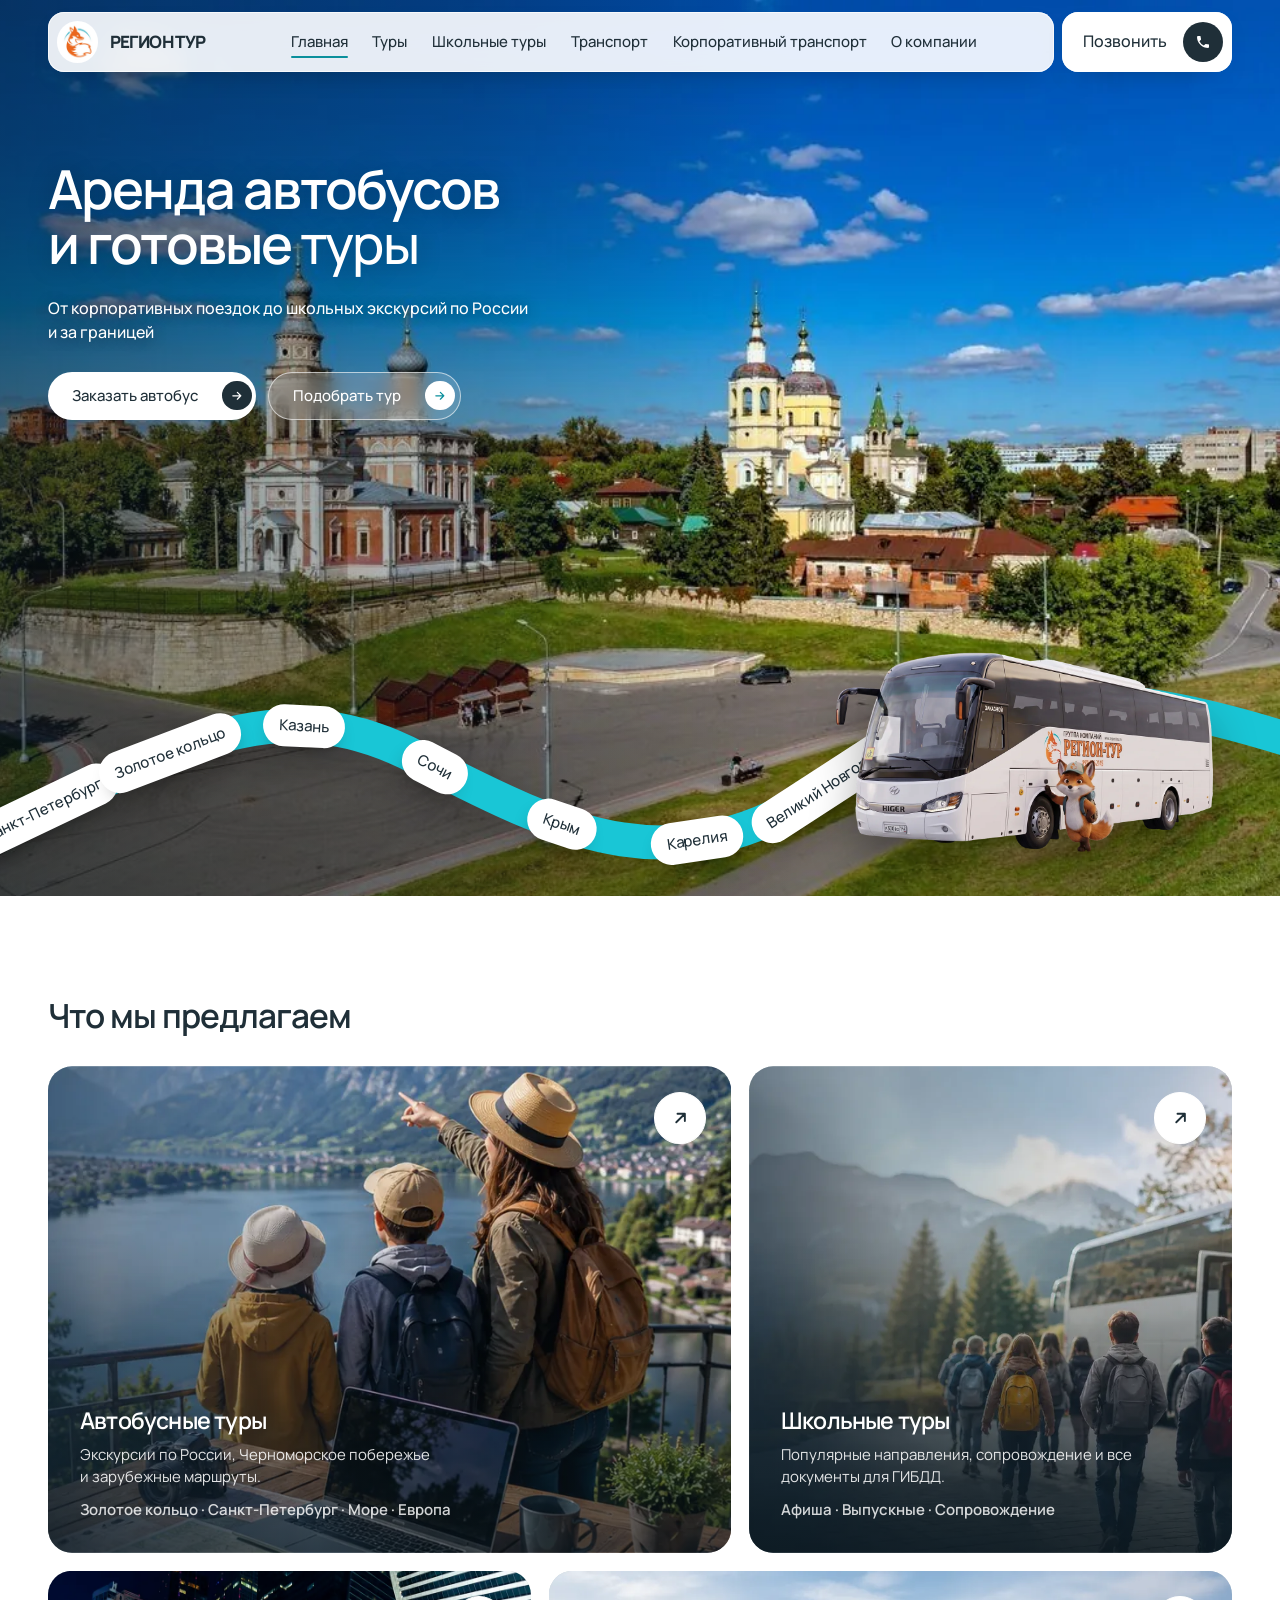
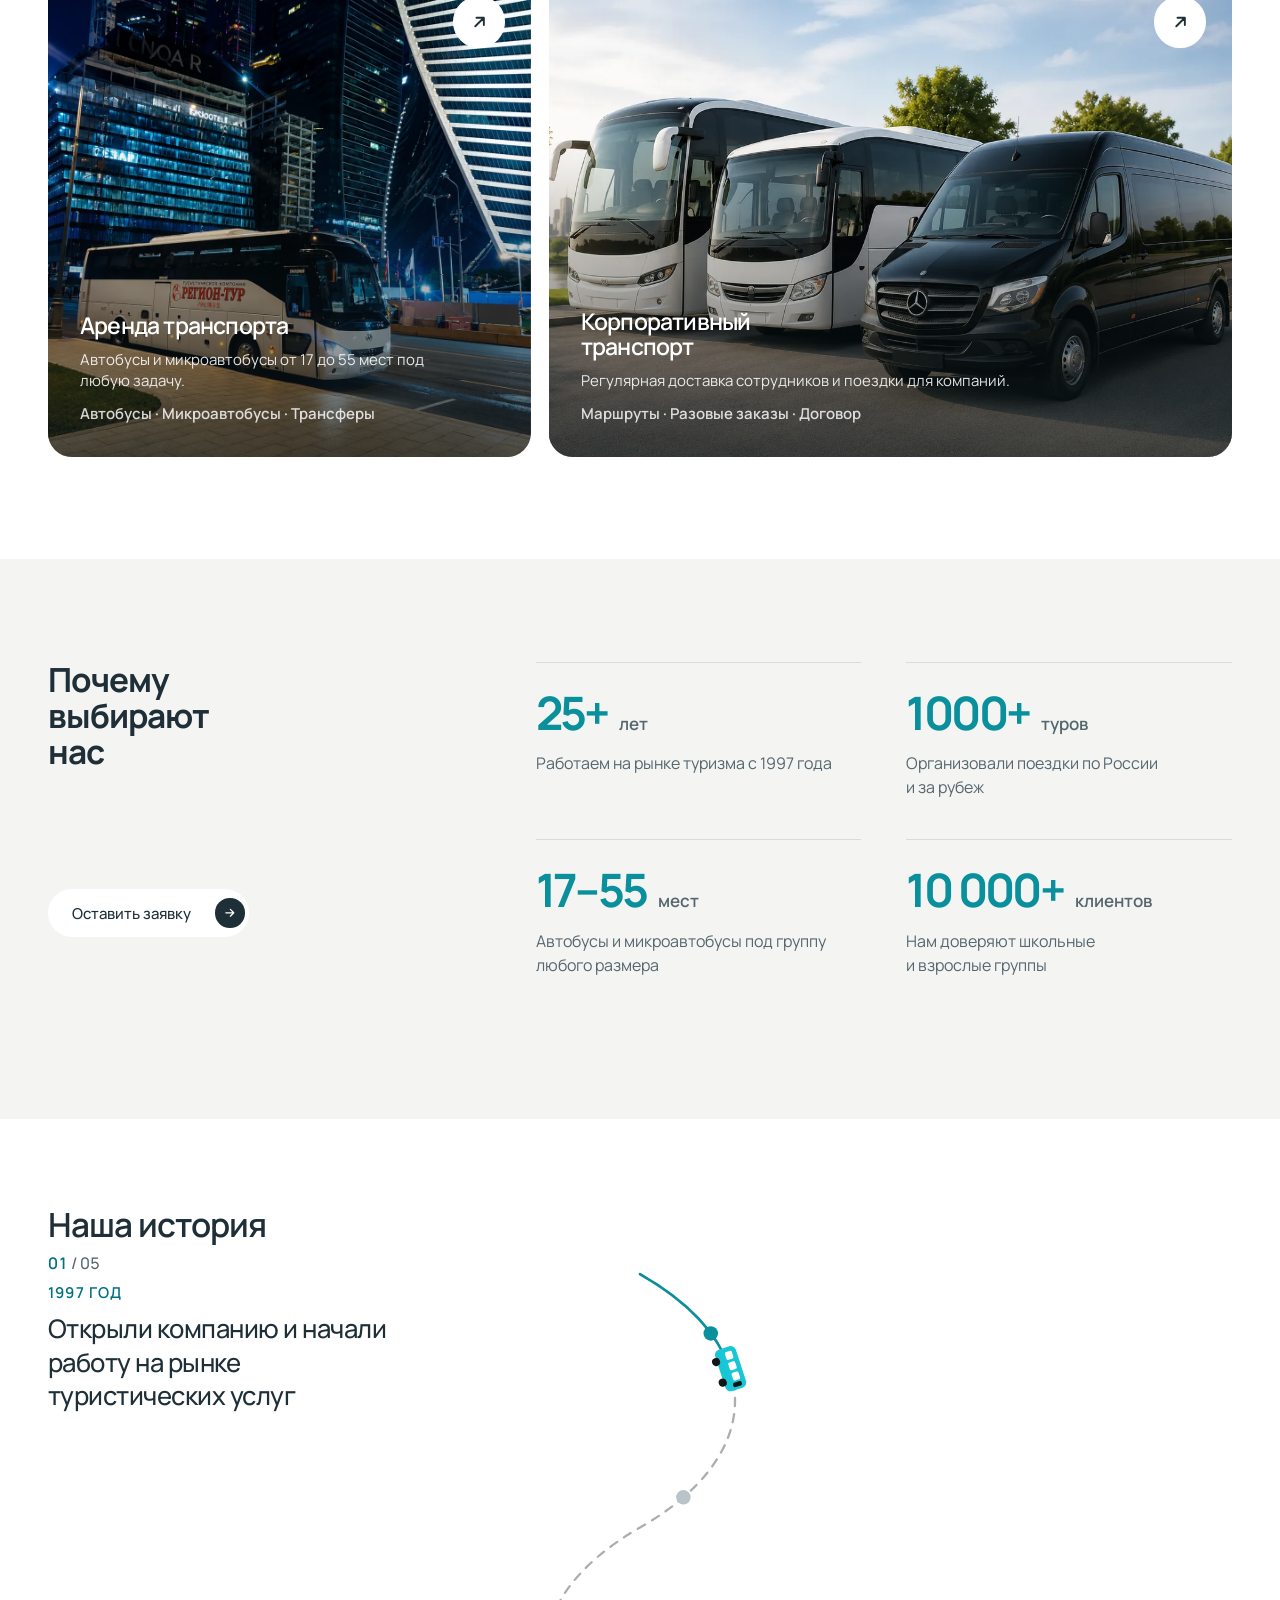
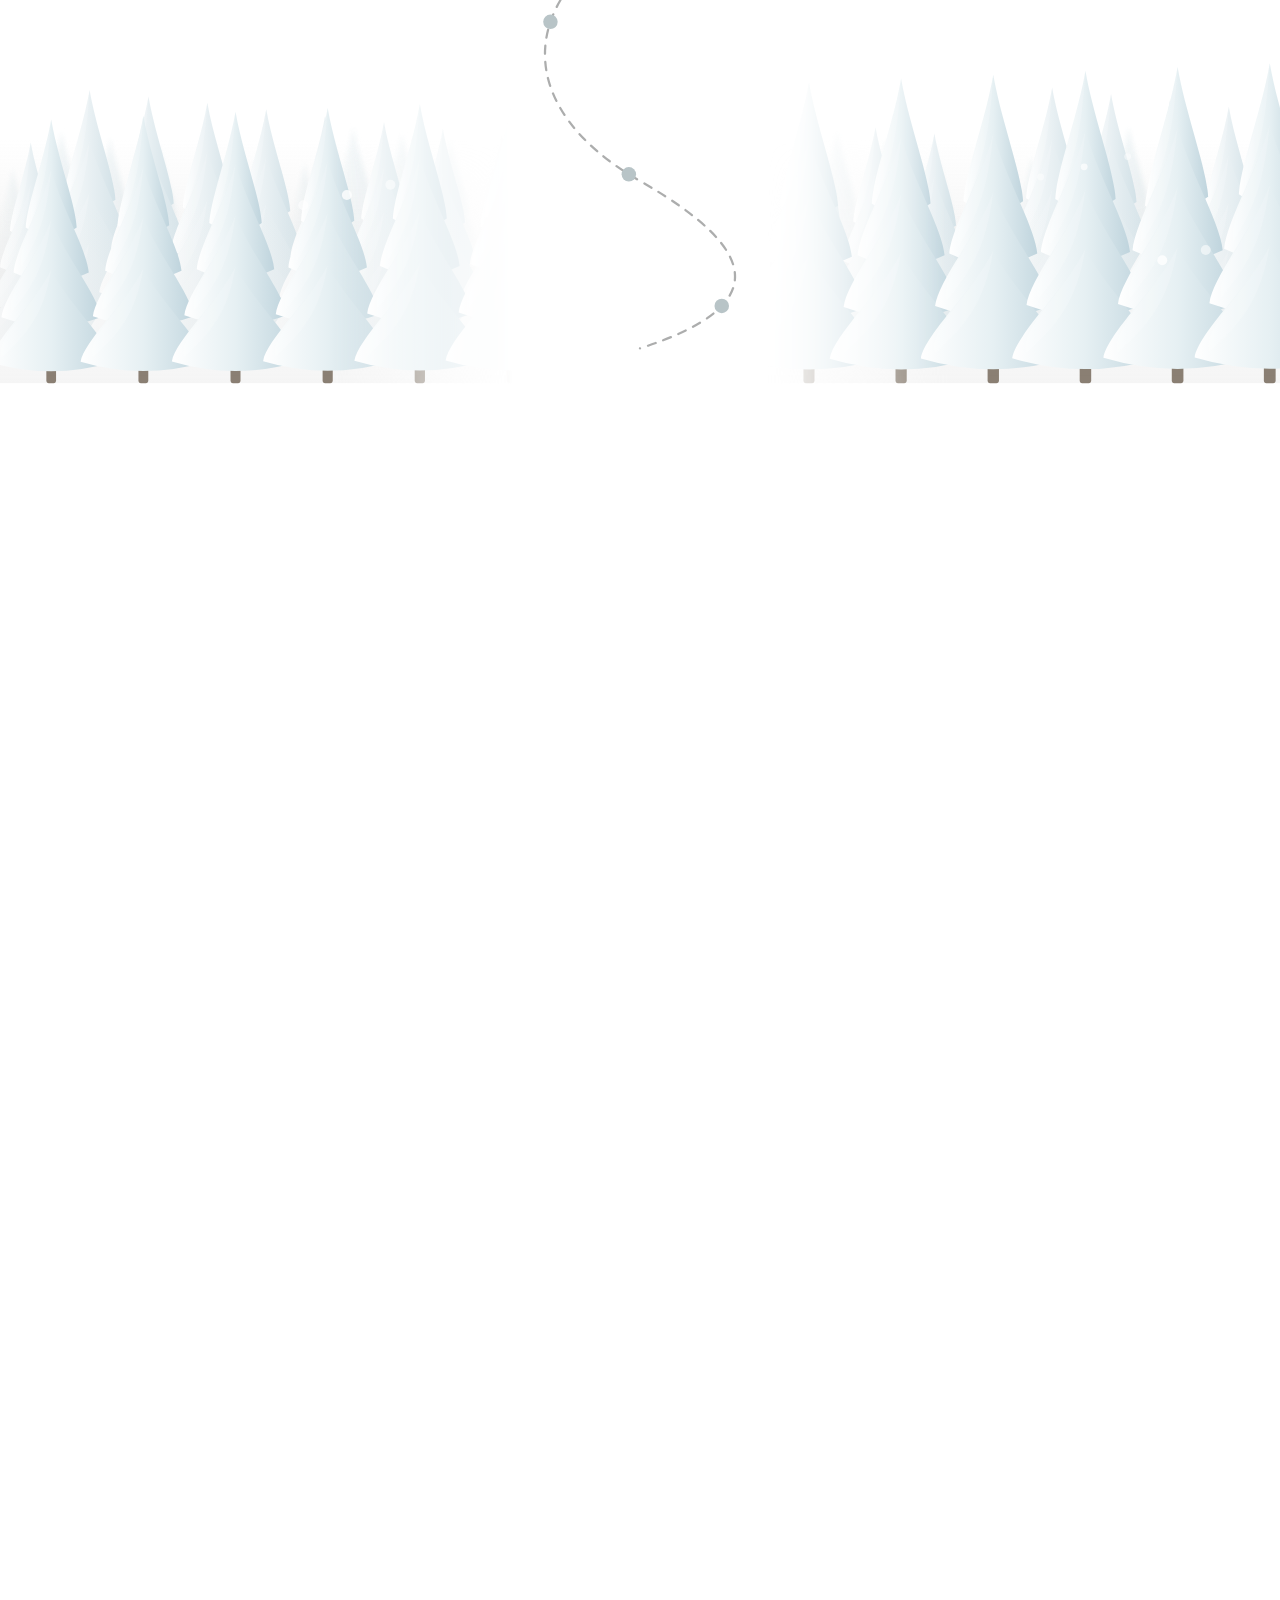
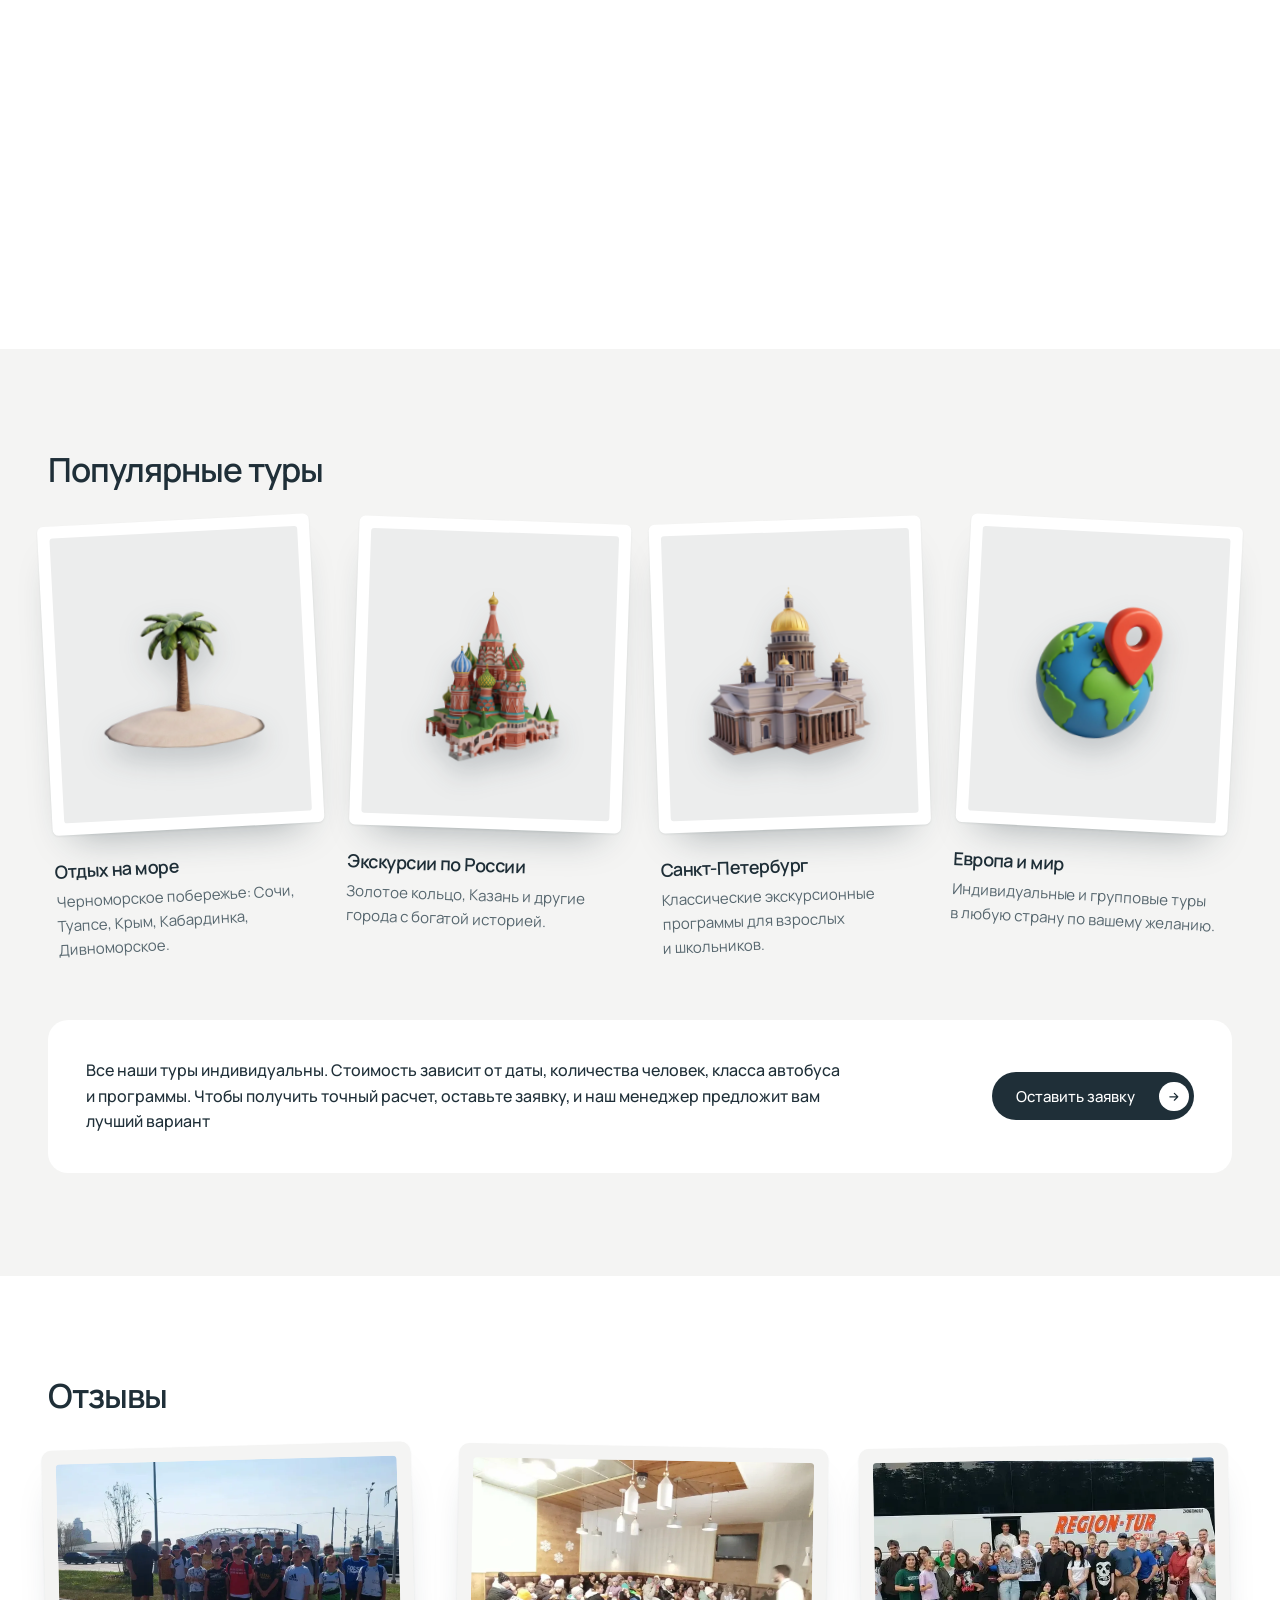
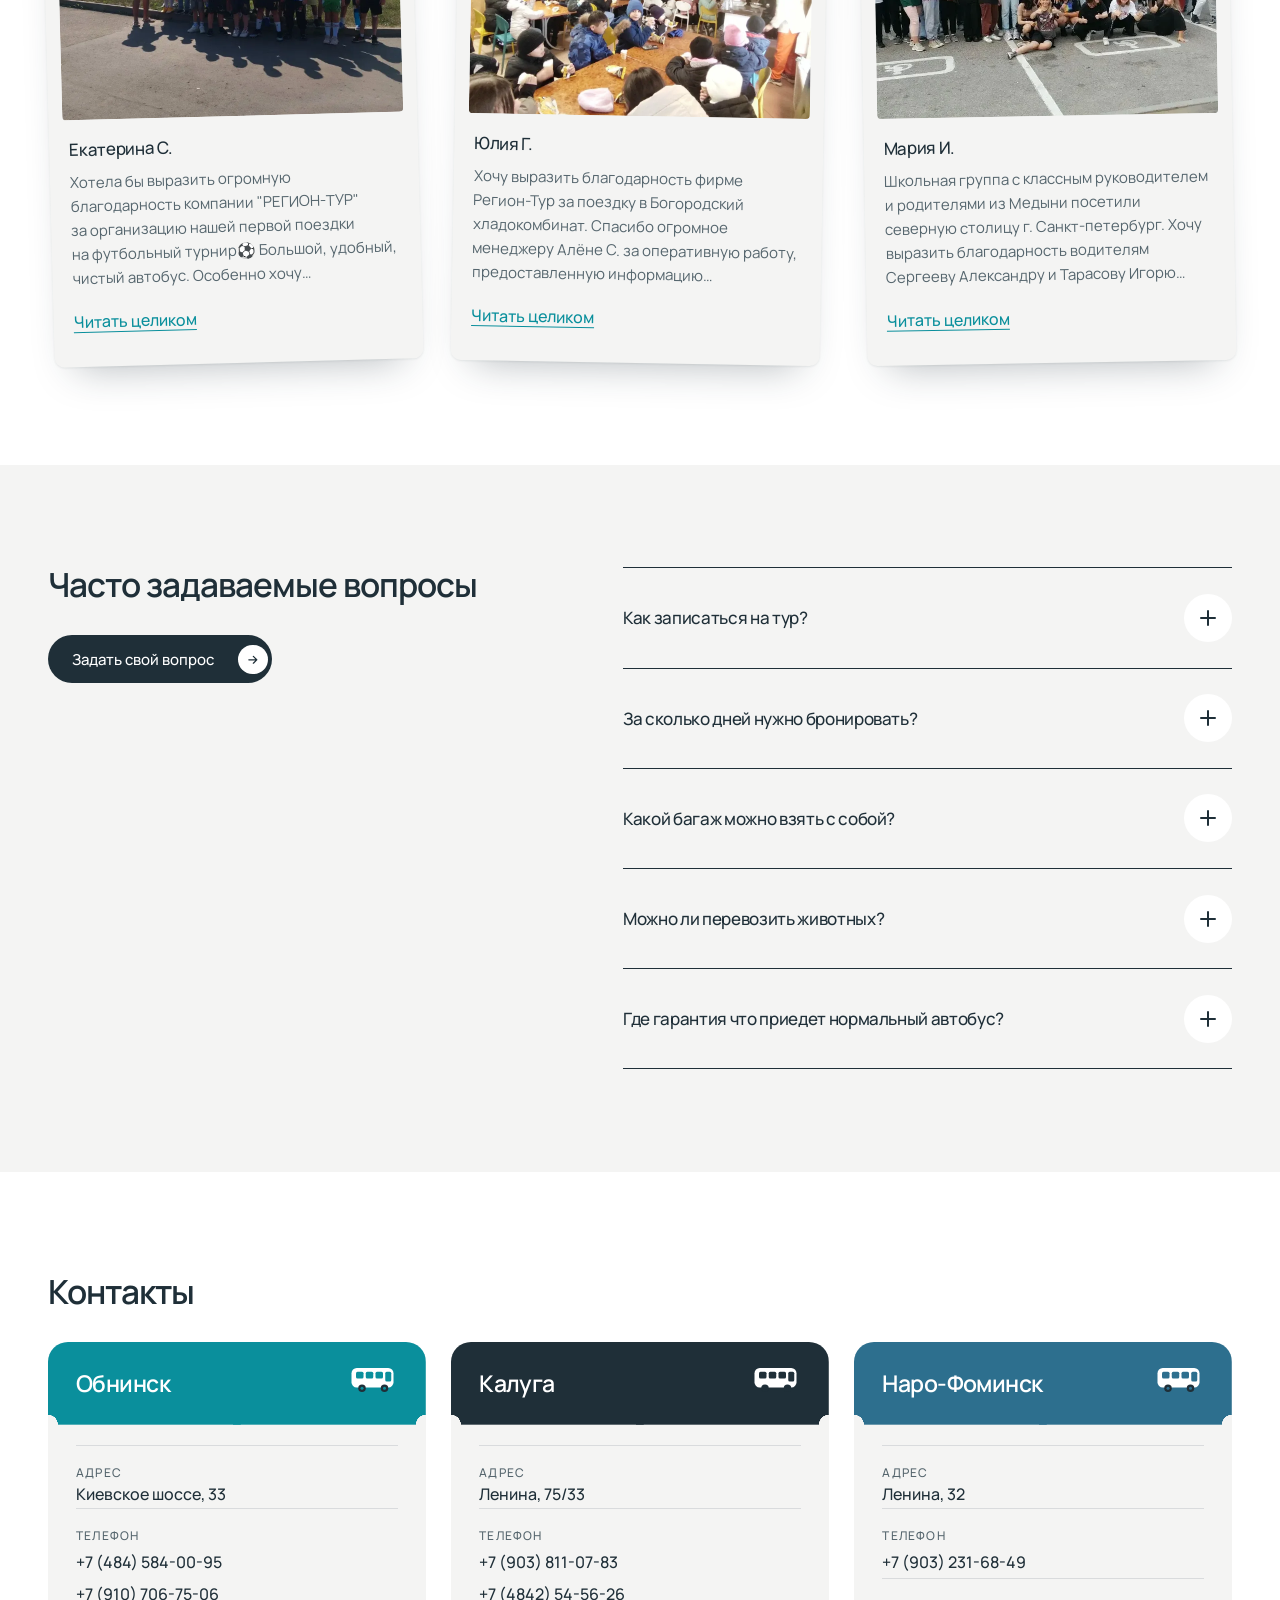
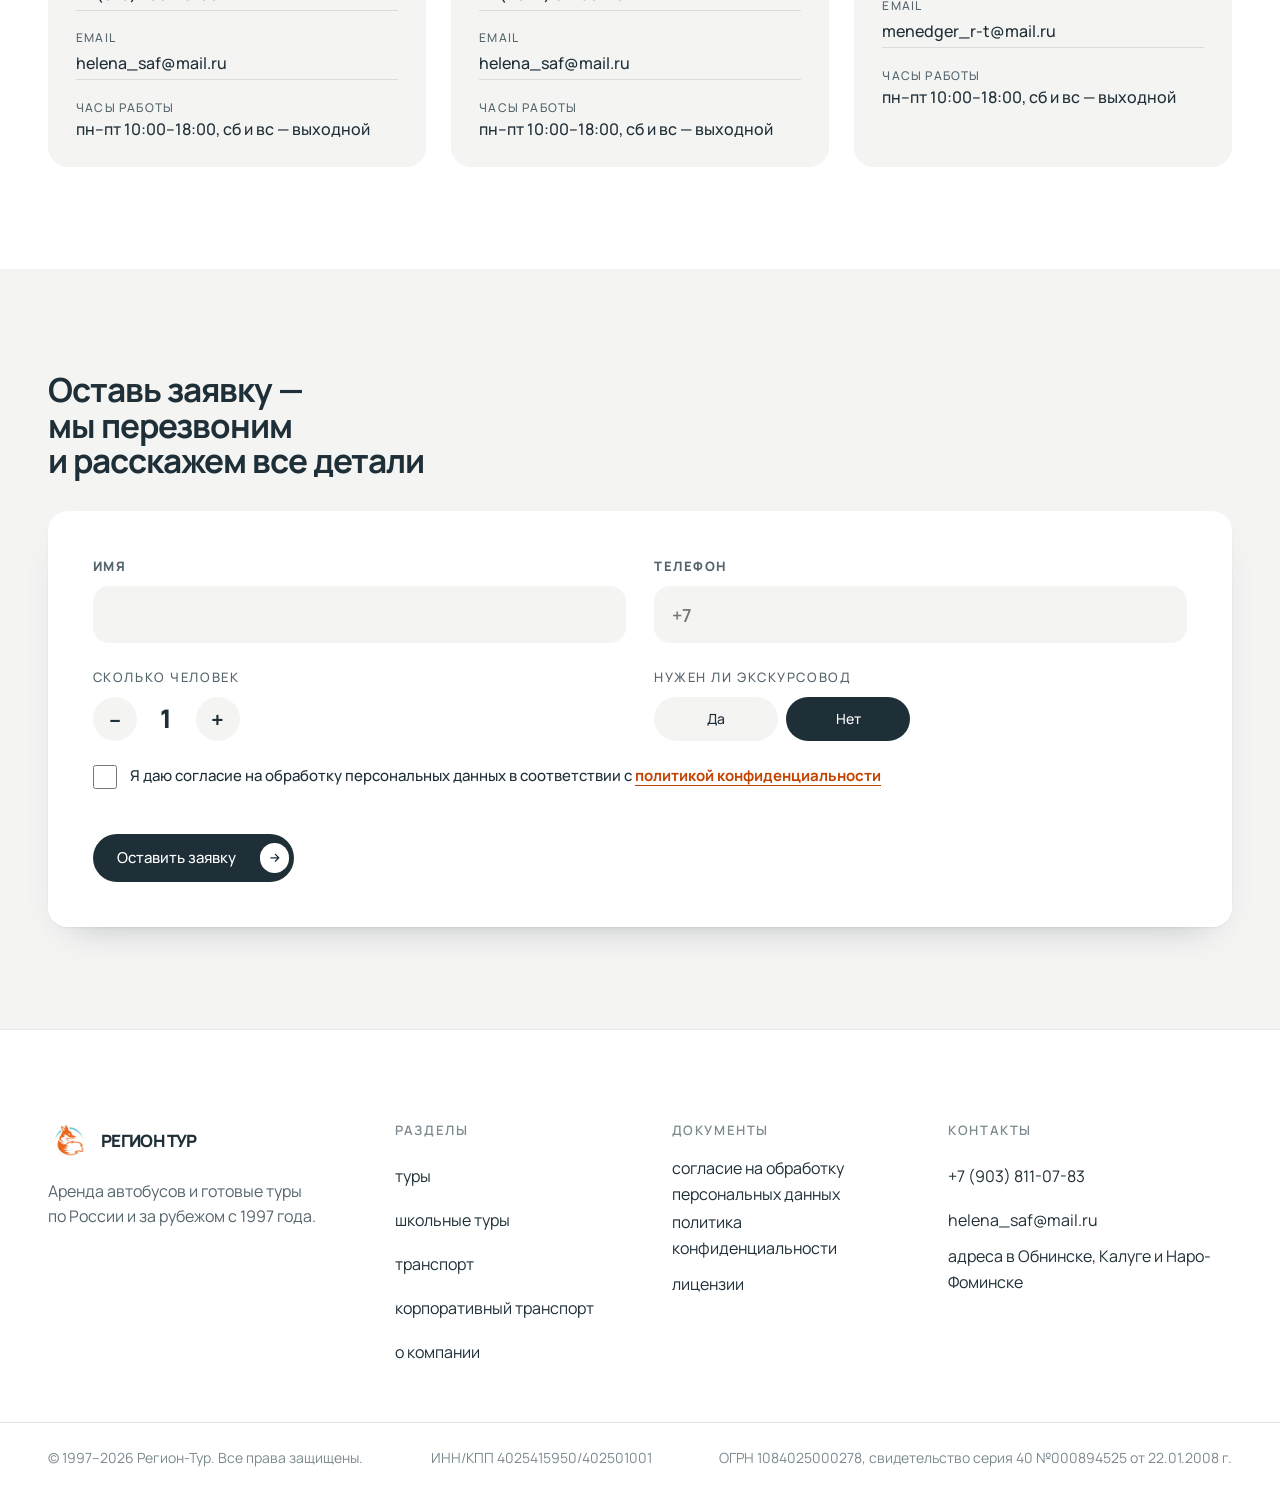
==== new/index.html @ 1e56e122 "Улучшено качество фотографий и установлен обработанный фон школьных туров" ====
<!DOCTYPE html>
<html lang="ru" data-pal="g-teal">
<head>
<meta charset="UTF-8">
<meta name="viewport" content="width=device-width, initial-scale=1">
<meta name="claude:viewport-fit-sides" content="cover">
<title>РЕГИОН ТУР — Аренда автобусов и готовые туры, Калуга</title>
<meta name="description" content="Аренда автобусов и готовые экскурсии из Калуги и Обнинска. Собственный автопарк, 25 лет опыта. Школьные туры, корпоративный транспорт, туры по России и за рубеж.">
<link rel="icon" href="images/favicon.png" type="image/png">
<link rel="preconnect" href="https://fonts.googleapis.com"><link rel="preconnect" href="https://fonts.gstatic.com" crossorigin>
<link href="https://fonts.googleapis.com/css2?family=Manrope:wght@400;500;600;700;800&display=swap" rel="stylesheet">
<link rel="stylesheet" href="alt.css?v=phones-2">
</head>
<body class="pg-index">
<header class="hd" id="top"><div class="hd__bar"><a class="hd__logo" href="#home"><img src="images/fox-logo.png" alt="" width="44" height="44"><b>РЕГИОН ТУР</b></a><nav class="hd__nav" aria-label="Основная навигация"><a href="#home" aria-current="page">Главная</a><a href="#bustour">Туры</a><a href="#schooltours">Школьные туры</a><a href="#transport">Транспорт</a><a href="#corporatetransport">Корпоративный транспорт</a><a href="#about">О компании</a></nav><button class="hd__burger" type="button" aria-label="Открыть меню" aria-expanded="false" aria-controls="mnav"><i></i><i></i></button></div><details class="phone-choice"><summary class="hd__cta"><span>Позвонить</span><svg viewBox="0 0 24 24" fill="currentColor" aria-hidden="true"><path d="M6.6 10.8a15 15 0 0 0 6.6 6.6l2.2-2.2a1 1 0 0 1 1-.25 11 11 0 0 0 3.6.6 1 1 0 0 1 1 1V20a1 1 0 0 1-1 1A17 17 0 0 1 3 4a1 1 0 0 1 1-1h3.5a1 1 0 0 1 1 1c0 1.25.2 2.45.6 3.6a1 1 0 0 1-.25 1z"/></svg></summary><div class="phone-choice__links"><a href="tel:+79106040200">+7 (910) 604-02-00</a><a href="tel:+79107067506">+7 (910) 706-75-06</a></div></details></header>
<nav class="mnav" id="mnav" aria-label="Меню"><a href="#home" aria-current="page">Главная</a><a href="#bustour">Туры</a><a href="#schooltours">Школьные туры</a><a href="#transport">Транспорт</a><a href="#corporatetransport">Корпоративный транспорт</a><a href="#about">О компании</a><a class="btn btn--orange" href="tel:+79038110783">+7 (903) 811-07-83<svg viewBox="0 0 24 24" fill="currentColor" aria-hidden="true"><path d="M6.6 10.8a15 15 0 0 0 6.6 6.6l2.2-2.2a1 1 0 0 1 1-.25 11 11 0 0 0 3.6.6 1 1 0 0 1 1 1V20a1 1 0 0 1-1 1A17 17 0 0 1 3 4a1 1 0 0 1 1-1h3.5a1 1 0 0 1 1 1c0 1.25.2 2.45.6 3.6a1 1 0 0 1-.25 1z"/></svg></a></nav>
<main>
<div class="page" data-page="home">
<section class="hero" data-hero>
  <div class="hero__bg"><img src="images/tilda/tild3036-6336-4635-a637-663865643863/S01.webp" alt="" fetchpriority="high"></div>
  <div class="hero__in">
    <h1 class="hero__h1">Аренда автобусов<br>и готовые <span class="mark">туры<svg viewBox="0 0 220 90" preserveAspectRatio="none" aria-hidden="true"><path d="M30 18C86 2 182 6 205 30c22 23-28 50-104 52C30 84 2 66 10 44 17 26 52 14 96 10"/></svg></span></h1>
    <div class="hero__row">
      <p class="hero__lead">От&nbsp;корпоративных поездок до&nbsp;школьных экскурсий по&nbsp;России и&nbsp;за границей</p>
      <div class="hero__btns">
        <a class="btn btn--orange btn--lg" href="#заявка">Заказать автобус <svg viewBox="0 0 24 24" fill="none" stroke="currentColor" stroke-width="2.2" stroke-linecap="round" stroke-linejoin="round" aria-hidden="true"><path d="M5 12h14M13 6l6 6-6 6"/></svg></a>
        <a class="btn btn--glass btn--lg" href="#bustour">Подобрать тур<svg viewBox="0 0 24 24" fill="none" stroke="currentColor" stroke-width="2.2" stroke-linecap="round" stroke-linejoin="round" aria-hidden="true"><path d="M5 12h14M13 6l6 6-6 6"/></svg></a>
      </div>
    </div>
  </div>
  <div class="hero__road" aria-hidden="true">
    <svg viewBox="0 0 1440 260" preserveAspectRatio="none"><path d="M-40 210 C 180 120, 300 40, 470 120 S 760 250, 930 150 S 1210 30, 1480 110"/></svg>
    <div class="hero__pills"><span class="pill" style="--i:0">Санкт-Петербург</span><span class="pill" style="--i:1">Золотое кольцо</span><span class="pill" style="--i:2">Казань</span><span class="pill" style="--i:3">Сочи</span><span class="pill" style="--i:4">Крым</span><span class="pill" style="--i:5">Карелия</span><span class="pill" style="--i:6">Великий Новгород</span></div>
  </div>
  <img class="hero__bus" src="images/bus-mascot.webp" alt="Автобус РЕГИОН-ТУР и лисёнок">
</section>

<section class="sec" id="услуги"><div class="wrap"><h2 class="h2 rv ">Что мы&nbsp;предлагаем</h2><div class="offers"><a class="offer rv" href="#bustour">
    <img src="images/tilda/tild6333-3439-4230-a534-346439343038/ChatGPT_Image_2__202.webp" alt=""><span class="offer__shade"></span>
    <span class="offer__no">01</span><span class="offer__go" aria-hidden="true"><svg viewBox="0 0 24 24" fill="none" stroke="currentColor" stroke-width="2.2" stroke-linecap="round" stroke-linejoin="round" aria-hidden="true"><path d="M5 12h14M13 6l6 6-6 6"/></svg></span>
    <div class="offer__body"><h3>Автобусные туры</h3><p>Экскурсии по&nbsp;России, Черноморское побережье и&nbsp;зарубежные маршруты.</p>
      <p class="offer__tags">Золотое кольцо · Санкт-Петербург · Море · Европа</p></div></a><a class="offer rv" href="#schooltours">
    <img src="images/tilda/tild3536-6233-4136-b639-626131646239/image-4.webp" alt=""><span class="offer__shade"></span>
    <span class="offer__no">02</span><span class="offer__go" aria-hidden="true"><svg viewBox="0 0 24 24" fill="none" stroke="currentColor" stroke-width="2.2" stroke-linecap="round" stroke-linejoin="round" aria-hidden="true"><path d="M5 12h14M13 6l6 6-6 6"/></svg></span>
    <div class="offer__body"><h3>Школьные туры</h3><p>Популярные направления, сопровождение и&nbsp;все документы для ГИБДД.</p>
      <p class="offer__tags">Афиша · Выпускные · Сопровождение</p></div></a><a class="offer rv" href="#transport">
    <img src="images/tilda/tild3264-3438-4564-a664-316539656564/ChatGPT_Image_2__202.webp" alt=""><span class="offer__shade"></span>
    <span class="offer__no">03</span><span class="offer__go" aria-hidden="true"><svg viewBox="0 0 24 24" fill="none" stroke="currentColor" stroke-width="2.2" stroke-linecap="round" stroke-linejoin="round" aria-hidden="true"><path d="M5 12h14M13 6l6 6-6 6"/></svg></span>
    <div class="offer__body"><h3>Аренда транспорта</h3><p>Автобусы и&nbsp;микроавтобусы от&nbsp;17&nbsp;до&nbsp;55&nbsp;мест под любую задачу.</p>
      <p class="offer__tags">Автобусы · Микроавтобусы · Трансферы</p></div></a><a class="offer rv" href="#corporatetransport">
    <img src="images/tilda/tild3762-6438-4534-b139-643230663265/ChatGPT_Image_20__20.webp" alt=""><span class="offer__shade"></span>
    <span class="offer__no">04</span><span class="offer__go" aria-hidden="true"><svg viewBox="0 0 24 24" fill="none" stroke="currentColor" stroke-width="2.2" stroke-linecap="round" stroke-linejoin="round" aria-hidden="true"><path d="M5 12h14M13 6l6 6-6 6"/></svg></span>
    <div class="offer__body"><h3>Корпоративный транспорт</h3><p>Регулярная доставка сотрудников и&nbsp;поездки для компаний.</p>
      <p class="offer__tags">Маршруты · Разовые заказы · Договор</p></div></a></div></div></section>

<section class="sec sec--ink"><div class="wrap"><h2 class="h2 rv ">Почему выбирают нас</h2><div class="stats"><div class="stat rv"><div class="stat__head"><span class="stat__num" data-num="25+">25+</span><span class="stat__lbl">лет</span></div><p>Работаем на&nbsp;рынке туризма с&nbsp;1997&nbsp;года</p></div><div class="stat rv"><div class="stat__head"><span class="stat__num" data-num="1000+">1000+</span><span class="stat__lbl">туров</span></div><p>Организовали поездки по&nbsp;России и&nbsp;за рубеж</p></div><div class="stat rv"><div class="stat__head"><span class="stat__num" data-num="17–55">17–55</span><span class="stat__lbl">мест</span></div><p>Автобусы и&nbsp;микроавтобусы под группу любого размера</p></div><div class="stat rv"><div class="stat__head"><span class="stat__num" data-num="10 000+">10 000+</span><span class="stat__lbl">клиентов</span></div><p>Нам доверяют школьные и&nbsp;взрослые группы</p></div></div>
  <a class="btn btn--orange btn--lg rv" href="#заявка">Оставить заявку <svg viewBox="0 0 24 24" fill="none" stroke="currentColor" stroke-width="2.2" stroke-linecap="round" stroke-linejoin="round" aria-hidden="true"><path d="M5 12h14M13 6l6 6-6 6"/></svg></a></div></section>

<section class="rt-story" id="история" aria-label="Наша история">
  <div class="rt-story__stage">
    <h2 class="h2 rt-story__title">Наша история</h2>

        <div class="rt-scene rt-scene--snow" data-step="0" aria-hidden="true"><div class="rt-scene__side rt-scene__side--l"></div><div class="rt-scene__side rt-scene__side--r"></div></div>
    <div class="rt-scene rt-scene--forest" data-step="1" aria-hidden="true"><div class="rt-scene__side rt-scene__side--l"></div><div class="rt-scene__side rt-scene__side--r"></div></div>
    <div class="rt-scene rt-scene--steppe" data-step="2" aria-hidden="true"><div class="rt-scene__side rt-scene__side--l"></div><div class="rt-scene__side rt-scene__side--r"></div></div>
    <div class="rt-scene rt-scene--mountains" data-step="3" aria-hidden="true"><div class="rt-scene__side rt-scene__side--l"></div><div class="rt-scene__side rt-scene__side--r"></div></div>
    <div class="rt-scene rt-scene--sea" data-step="4" aria-hidden="true"><div class="rt-scene__side rt-scene__side--l"></div><div class="rt-scene__side rt-scene__side--r"></div></div>
    <div class="rt-story__grid">
      <div class="rt-story__texts">
        <div class="rt-story__count"><b id="rtStoryNum">01</b> / 05</div>
        <p class="rt-story__text is-active"><span class="yr">1997 год</span>Открыли компанию и&nbsp;начали работу на&nbsp;рынке туристических услуг</p>
        <p class="rt-story__text"><span class="yr">2005 год</span>Расширили маршруты и&nbsp;выстроили контакты с&nbsp;надёжными туроператорами</p>
        <p class="rt-story__text"><span class="yr">2012 год</span>Запустили школьные программы с&nbsp;безопасным сопровождением</p>
        <p class="rt-story__text"><span class="yr">2018 год</span>Развили направление автобусных туров, деловых поездок и&nbsp;обучающих экскурсий</p>
        <p class="rt-story__text"><span class="yr">2026 год</span>Продолжаем расти: с&nbsp;каждым годом всё больше довольных клиентов и&nbsp;новых маршрутов</p>
      </div>
      <svg class="rt-story__route" id="rtRoute" viewBox="0 0 400 800" preserveAspectRatio="xMidYMid meet" aria-hidden="true">
        <path id="rtRoutePath" d="M200,30 C340,110 340,230 200,310 C60,390 60,510 200,590 C340,670 340,730 200,775" fill="none" stroke="#121416" stroke-opacity=".35" stroke-width="2.5" stroke-dasharray="9 9" stroke-linecap="round"/>
        <path id="rtRouteDone" d="M200,30 C340,110 340,230 200,310 C60,390 60,510 200,590 C340,670 340,730 200,775" fill="none" stroke="#0A8F9C" stroke-width="3" stroke-dasharray="0 9999" stroke-linecap="round"/>
        <g id="rtDots"></g>
        <g id="rtBus">
          <g transform="translate(-24,-13)">
            <rect width="48" height="24" rx="6" fill="#19C6D6"/>
            <rect x="5" y="5" width="9" height="8" rx="2" fill="#fff"/><rect x="17" y="5" width="9" height="8" rx="2" fill="#fff"/><rect x="29" y="5" width="9" height="8" rx="2" fill="#fff"/>
            <rect x="40" y="5" width="5" height="10" rx="2" fill="#121416"/>
            <circle cx="12" cy="25" r="4.5" fill="#121416"/><circle cx="36" cy="25" r="4.5" fill="#121416"/>
          </g>
        </g>
      </svg>
    </div>
  </div>
</section>

<section class="sec sec--sky"><div class="wrap"><h2 class="h2 rv ">Популярные туры</h2><div class="stamps"><a class="stamp rv" href="#bustour" style="--r:-3deg">
    <div class="stamp__frame"><div class="stamp__img stamp__img--cut"><img src="images/tilda/tild6330-6530-4261-b232-323137663135/edbced69c6602387ebf4.webp" alt="" loading="lazy"></div><span class="stamp__val">01</span></div>
    <h3>Отдых на&nbsp;море</h3><p>Черноморское побережье: Сочи, Туапсе, Крым, Кабардинка, Дивноморское.</p></a><a class="stamp rv" href="#bustour" style="--r:2deg">
    <div class="stamp__frame"><div class="stamp__img stamp__img--cut"><img src="images/russia-tour.webp" alt="" loading="lazy"></div><span class="stamp__val">02</span></div>
    <h3>Экскурсии по&nbsp;России</h3><p>Золотое кольцо, Казань и&nbsp;другие города с&nbsp;богатой историей.</p></a><a class="stamp rv" href="#bustour" style="--r:-2deg">
    <div class="stamp__frame"><div class="stamp__img stamp__img--cut"><img src="images/tilda/tild3061-3266-4435-a163-326638396238/b91988ea7b08db5a6f05.webp" alt="" loading="lazy"></div><span class="stamp__val">03</span></div>
    <h3>Санкт-Петербург</h3><p>Классические экскурсионные программы для взрослых и&nbsp;школьников.</p></a><a class="stamp rv" href="#bustour" style="--r:3deg">
    <div class="stamp__frame"><div class="stamp__img stamp__img--cut"><img src="images/tilda/tild3666-6238-4132-b335-393730353931/7cbdf37f8d3d6bd68e65.webp" alt="" loading="lazy"></div><span class="stamp__val">04</span></div>
    <h3>Европа и&nbsp;мир</h3><p>Индивидуальные и&nbsp;групповые туры в&nbsp;любую страну по&nbsp;вашему желанию.</p></a></div>
  <div class="note rv"><p>Все наши туры индивидуальны. Стоимость зависит от&nbsp;даты, количества человек, класса автобуса и&nbsp;программы. Чтобы получить точный расчет, оставьте заявку, и&nbsp;наш менеджер предложит вам лучший вариант</p><a class="btn btn--ink btn--lg" href="#заявка">Оставить заявку <svg viewBox="0 0 24 24" fill="none" stroke="currentColor" stroke-width="2.2" stroke-linecap="round" stroke-linejoin="round" aria-hidden="true"><path d="M5 12h14M13 6l6 6-6 6"/></svg></a></div></div></section>

<section class="sec"><div class="wrap"><h2 class="h2 rv ">Отзывы</h2><div class="reviews"><article class="review rv" style="--r:-1.5deg">
    <div class="review__photo"><img src="images/tilda/tild3330-3536-4132-b935-373736303965/XXL-2.webp" alt="" loading="lazy"></div>
    <b class="review__name">Екатерина С.</b>
    <p class="review__text">Хотела бы&nbsp;выразить огромную благодарность компании &quot;РЕГИОН-ТУР&quot; за&nbsp;организацию нашей первой поездки на&nbsp;футбольный турнир⚽ Большой, удобный, чистый автобус. Особенно хочу поблагодарить нашего водителя Гелерт Андрея&nbsp;— пунктуальный, позитивный, вежливый, профессионал своего дела👌 Если вы&nbsp;хотите ехать в&nbsp;комфорте и&nbsp;безопасности, то&nbsp;вам сюда! Спасибо за&nbsp;поездку, нам очень понравилось! Вернемся к&nbsp;Вам не&nbsp;раз!!!🚍</p><button class="review__more" type="button">Читать целиком</button></article><article class="review rv" style="--r:1deg">
    <div class="review__photo"><img src="images/tilda/tild3065-3930-4562-a636-653434663466/XXL.webp" alt="" loading="lazy"></div>
    <b class="review__name">Юлия Г.</b>
    <p class="review__text">Хочу выразить благодарность фирме Регион-Тур за&nbsp;поездку в&nbsp;Богородский хладокомбинат. Спасибо огромное менеджеру Алёне С. за&nbsp;оперативную работу, предоставленную информацию и&nbsp;позитивное общение! Так же&nbsp;особая благодарность водителю Сняткову Дмитрию Сергеевичу. Отнёсся с&nbsp;пониманием и&nbsp;уважением к&nbsp;детям и&nbsp;взрослым! Автобус отличный, чистенький, добрая атмосфера не&nbsp;покидала всю поездку. Водитель профессионал своего дела, можно сказать не&nbsp;ехали, а&nbsp;как-будто плыли на&nbsp;корабле, дети так расслабились, что пропаспали многие всю дорогу. Естественно будем заказывать ещё. Спасибо огромное вам ребята, дальнейших успехов, побольше заказов и&nbsp;всех благ перед Новогодними праздниками 🤗❣️</p><button class="review__more" type="button">Читать целиком</button></article><article class="review rv" style="--r:-1deg">
    <div class="review__photo"><img src="images/tilda/tild3466-3333-4033-b438-656566653063/XXL-3.webp" alt="" loading="lazy"></div>
    <b class="review__name">Мария И.</b>
    <p class="review__text">Школьная группа с&nbsp;классным руководителем и&nbsp;родителями из&nbsp;Медыни посетили северную столицу г. Санкт-петербург. Хочу выразить благодарность водителям Сергееву Александру и&nbsp;Тарасову Игорю за&nbsp;столь прекрасную, комфортабельную поездку! Водители молодцы! Хочу ещё раз отметить, что Александр и&nbsp;Игорь внимательны ко&nbsp;всем своим попутчикам. Доехали быстро и&nbsp;с комфортом. Ещё раз огромное спасибо🙏💕. Буду рекомендовать Вас!</p><button class="review__more" type="button">Читать целиком</button></article></div></div></section>

<section class="sec sec--sand"><div class="wrap faq"><div class="faq__head"><h2 class="h2 rv ">Часто задаваемые вопросы</h2><a class="btn btn--ink btn--lg rv" href="#заявка">Задать свой вопрос<svg viewBox="0 0 24 24" fill="none" stroke="currentColor" stroke-width="2.2" stroke-linecap="round" stroke-linejoin="round" aria-hidden="true"><path d="M5 12h14M13 6l6 6-6 6"/></svg></a></div><div class="faq__list"><details class="rv"><summary>Как записаться на&nbsp;тур?<i aria-hidden="true"></i></summary><p>Ознакомьтесь с&nbsp;турами на&nbsp;сайте и&nbsp;оставьте заявку, или позвоните нам напрямую</p></details><details class="rv"><summary>За&nbsp;сколько дней нужно бронировать?<i aria-hidden="true"></i></summary><p>Чем раньше&nbsp;— тем лучше, места ограничены.</p></details><details class="rv"><summary>Какой багаж можно взять с&nbsp;собой?<i aria-hidden="true"></i></summary><p>Стандартный туристический багаж размещается в&nbsp;багажном отсеке. Если везёте что-то крупное или нестандартное&nbsp;— уточните при бронировании.</p></details><details class="rv"><summary>Можно ли&nbsp;перевозить животных?<i aria-hidden="true"></i></summary><p>Только в&nbsp;специальных переносках. Уточняйте заранее.</p></details><details class="rv"><summary>Где гарантия что приедет нормальный автобус?<i aria-hidden="true"></i></summary><p>Весь транспорт собственный, проходит регулярное техобслуживание. Автопарк регулярно обновляется.</p></details></div></div></section>

<section class="sec" id="контакты"><div class="wrap"><h2 class="h2 rv ">Контакты</h2><div class="passes"><article class="pass rv"><div class="pass__top"><span class="pass__city">Обнинск</span><span class="pass__bus"><svg class="bus-ico" viewBox="0 0 64 40" aria-hidden="true"><rect x="2" y="4" width="56" height="26" rx="7" style="fill:var(--accent)"/><rect x="8" y="9" width="10" height="9" rx="2" fill="#fff"/><rect x="21" y="9" width="10" height="9" rx="2" fill="#fff"/><rect x="34" y="9" width="10" height="9" rx="2" fill="#fff"/><rect x="47" y="9" width="8" height="13" rx="2" style="fill:var(--ink)"/><circle cx="16" cy="31" r="5" style="fill:var(--ink)"/><circle cx="16" cy="31" r="2" fill="#fff"/><circle cx="46" cy="31" r="5" style="fill:var(--ink)"/><circle cx="46" cy="31" r="2" fill="#fff"/></svg></span></div>
    <dl><div><dt>Адрес</dt><dd>Киевское шоссе, 33</dd></div><div><dt>Телефон</dt><dd><a href="tel:+74845840095">+7 (484) 584-00-95</a><a href="tel:+79107067506">+7 (910) 706-75-06</a></dd></div>
    <div><dt>Email</dt><dd><a href="mailto:helena_saf@mail.ru">helena_saf@mail.ru</a></dd></div><div><dt>Часы работы</dt><dd>пн–пт 10:00–18:00, сб&nbsp;и вс&nbsp;— выходной</dd></div></dl></article><article class="pass rv"><div class="pass__top"><span class="pass__city">Калуга</span><span class="pass__bus"><svg class="bus-ico" viewBox="0 0 64 40" aria-hidden="true"><rect x="2" y="4" width="56" height="26" rx="7" style="fill:var(--accent)"/><rect x="8" y="9" width="10" height="9" rx="2" fill="#fff"/><rect x="21" y="9" width="10" height="9" rx="2" fill="#fff"/><rect x="34" y="9" width="10" height="9" rx="2" fill="#fff"/><rect x="47" y="9" width="8" height="13" rx="2" style="fill:var(--ink)"/><circle cx="16" cy="31" r="5" style="fill:var(--ink)"/><circle cx="16" cy="31" r="2" fill="#fff"/><circle cx="46" cy="31" r="5" style="fill:var(--ink)"/><circle cx="46" cy="31" r="2" fill="#fff"/></svg></span></div>
    <dl><div><dt>Адрес</dt><dd>Ленина, 75/33</dd></div><div><dt>Телефон</dt><dd><a href="tel:+79038110783">+7 (903) 811-07-83</a><a href="tel:+74842545626">+7 (4842) 54-56-26</a></dd></div>
    <div><dt>Email</dt><dd><a href="mailto:helena_saf@mail.ru">helena_saf@mail.ru</a></dd></div><div><dt>Часы работы</dt><dd>пн–пт 10:00–18:00, сб&nbsp;и вс&nbsp;— выходной</dd></div></dl></article><article class="pass rv"><div class="pass__top"><span class="pass__city">Наро-Фоминск</span><span class="pass__bus"><svg class="bus-ico" viewBox="0 0 64 40" aria-hidden="true"><rect x="2" y="4" width="56" height="26" rx="7" style="fill:var(--accent)"/><rect x="8" y="9" width="10" height="9" rx="2" fill="#fff"/><rect x="21" y="9" width="10" height="9" rx="2" fill="#fff"/><rect x="34" y="9" width="10" height="9" rx="2" fill="#fff"/><rect x="47" y="9" width="8" height="13" rx="2" style="fill:var(--ink)"/><circle cx="16" cy="31" r="5" style="fill:var(--ink)"/><circle cx="16" cy="31" r="2" fill="#fff"/><circle cx="46" cy="31" r="5" style="fill:var(--ink)"/><circle cx="46" cy="31" r="2" fill="#fff"/></svg></span></div>
    <dl><div><dt>Адрес</dt><dd>Ленина, 32</dd></div><div><dt>Телефон</dt><dd><a href="tel:+79032316849">+7 (903) 231-68-49</a></dd></div>
    <div><dt>Email</dt><dd><a href="mailto:menedger_r-t@mail.ru">menedger_r-t@mail.ru</a></dd></div><div><dt>Часы работы</dt><dd>пн–пт 10:00–18:00, сб&nbsp;и вс&nbsp;— выходной</dd></div></dl></article></div></div></section>


</div>
<div class="page" data-page="bustour" hidden>
<section class="hero hero--page" data-hero>
  <div class="hero__bg"><img src="images/photos/kreml.webp" alt="" fetchpriority="high"></div>
  <div class="hero__in">
    <h1 class="hero__h1">Автобусные туры</h1>
    <div class="hero__row"><p class="hero__lead">Мы&nbsp;организуем автобусные туры с&nbsp;1997&nbsp;года. За&nbsp;это время провели более 1000&nbsp;поездок для взрослых и&nbsp;школьных групп. Мы&nbsp;знаем, как сделать маршрут интересным, а&nbsp;дорога&nbsp;— комфортной, чтобы вы&nbsp;наслаждались поездкой, а&nbsp;не решали организационные вопросы</p><div class="hero__btns"><a class="btn btn--glass btn--lg" href="#экскурсии">Куда ездим<svg viewBox="0 0 24 24" fill="none" stroke="currentColor" stroke-width="2.2" stroke-linecap="round" stroke-linejoin="round" aria-hidden="true"><path d="M5 12h14M13 6l6 6-6 6"/></svg></a><a class="btn btn--orange btn--lg" href="#заявка">Заказать автобус <svg viewBox="0 0 24 24" fill="none" stroke="currentColor" stroke-width="2.2" stroke-linecap="round" stroke-linejoin="round" aria-hidden="true"><path d="M5 12h14M13 6l6 6-6 6"/></svg></a></div></div>
  </div>
  <div class="hero__road" aria-hidden="true"><svg viewBox="0 0 1440 260" preserveAspectRatio="none"><path d="M-40 210 C 180 120, 300 40, 470 120 S 760 250, 930 150 S 1210 30, 1480 110"/></svg><div class="hero__pills"><span class="pill" style="--i:0">Санкт-Петербург</span><span class="pill" style="--i:1">Золотое кольцо</span><span class="pill" style="--i:2">Казань</span><span class="pill" style="--i:3">Сочи</span><span class="pill" style="--i:4">Крым</span><span class="pill" style="--i:5">Карелия</span><span class="pill" style="--i:6">Великий Новгород</span></div></div>
  <img class="hero__bus" src="images/bus-mascot.webp" alt="Автобус РЕГИОН-ТУР и лисёнок">
</section><section class="sec "><div class="wrap"><h2 class="h2 rv ">Что мы&nbsp;можем организовать</h2><p class="sec__lead rv">К&nbsp;любой поездке можно добавить экскурсовода. Укажите это в&nbsp;заявке.</p><div class="offers offers--4"><a class="offer rv" href="#заявка"><img src="images/tilda/tild3232-6431-4136-a432-306639303331/generated.webp" alt=""><span class="offer__shade"></span>
    <span class="offer__no">01</span><span class="offer__go" aria-hidden="true"><svg viewBox="0 0 24 24" fill="none" stroke="currentColor" stroke-width="2.2" stroke-linecap="round" stroke-linejoin="round" aria-hidden="true"><path d="M5 12h14M13 6l6 6-6 6"/></svg></span>
    <div class="offer__body"><h3>Экскурсионные туры</h3><p>в&nbsp;Санкт-Петербург, Казань, Золотое кольцо</p></div></a><a class="offer rv" href="#заявка"><img src="images/tilda/tild6263-3134-4666-b938-646166643934/generated.webp" alt=""><span class="offer__shade"></span>
    <span class="offer__no">02</span><span class="offer__go" aria-hidden="true"><svg viewBox="0 0 24 24" fill="none" stroke="currentColor" stroke-width="2.2" stroke-linecap="round" stroke-linejoin="round" aria-hidden="true"><path d="M5 12h14M13 6l6 6-6 6"/></svg></span>
    <div class="offer__body"><h3>Отдых на&nbsp;Черноморском побережье</h3><p>Сочи, Туапсе, Крым, Дивноморское, Кабардинка</p></div></a><a class="offer rv" href="#заявка"><img src="images/tilda/tild3161-6539-4530-b566-623139326665/generated.webp" alt=""><span class="offer__shade"></span>
    <span class="offer__no">03</span><span class="offer__go" aria-hidden="true"><svg viewBox="0 0 24 24" fill="none" stroke="currentColor" stroke-width="2.2" stroke-linecap="round" stroke-linejoin="round" aria-hidden="true"><path d="M5 12h14M13 6l6 6-6 6"/></svg></span>
    <div class="offer__body"><h3>Путешествия по&nbsp;Европе</h3><p>и&nbsp;другим странам мира</p></div></a><a class="offer rv" href="#заявка"><img src="images/tilda/tild3961-3932-4564-a166-323736393366/generated.webp" alt=""><span class="offer__shade"></span>
    <span class="offer__no">04</span><span class="offer__go" aria-hidden="true"><svg viewBox="0 0 24 24" fill="none" stroke="currentColor" stroke-width="2.2" stroke-linecap="round" stroke-linejoin="round" aria-hidden="true"><path d="M5 12h14M13 6l6 6-6 6"/></svg></span>
    <div class="offer__body"><h3>Индивидуальные маршруты</h3><p>по&nbsp;вашим пожеланиям</p></div></a></div></div></section><section class="sec sec--sky sec--reel" id="экскурсии"><div class="wrap"><h2 class="h2 rv ">Экскурсии</h2><div class="reel__nav"><button type="button" class="reel__btn" data-dir="-1" aria-label="Назад"><svg viewBox="0 0 24 24" fill="none" stroke="currentColor" stroke-width="2.2" stroke-linecap="round" stroke-linejoin="round" aria-hidden="true"><path d="M5 12h14M13 6l6 6-6 6"/></svg></button><button type="button" class="reel__btn" data-dir="1" aria-label="Вперёд"><svg viewBox="0 0 24 24" fill="none" stroke="currentColor" stroke-width="2.2" stroke-linecap="round" stroke-linejoin="round" aria-hidden="true"><path d="M5 12h14M13 6l6 6-6 6"/></svg></button></div><div class="reel" tabindex="0"><article class="reel__card"><div class="reel__img"><img src="images/tilda/tild6165-3064-4536-b366-356338643564/Zvenigorod1.webp" alt="Звенигород" loading="lazy"></div>
    <span class="reel__no">01 / 16</span><h3>Звенигород</h3><p>Старинный город 1152&nbsp;г. с&nbsp;Саввино-Сторожевым монастырем, дворцом и&nbsp;музеем десерта.</p></article><article class="reel__card"><div class="reel__img"><img src="images/tilda/tild3036-6336-4635-a637-663865643863/S01.webp" alt="Серпухов" loading="lazy"></div>
    <span class="reel__no">02 / 16</span><h3>Серпухов</h3><p>Исторический город, предлагающий насыщенную экскурсионную программу.</p></article><article class="reel__card"><div class="reel__img"><img src="images/tilda/tild6564-6463-4832-b736-656430326439/T01.webp" alt="Таруса" loading="lazy"></div>
    <span class="reel__no">03 / 16</span><h3>Таруса</h3><p>Город поэтов: живописный город на&nbsp;Оке, известный как место вдохновения многих поэтов и&nbsp;художников.</p></article><article class="reel__card"><div class="reel__img"><img src="images/tilda/tild3866-3362-4835-b638-643163646265/M01.webp" alt="Мелихово - Талеж - Давидова Пустынь" loading="lazy"></div>
    <span class="reel__no">04 / 16</span><h3>Мелихово - Талеж - Давидова Пустынь</h3><p>Поездка по&nbsp;чеховским местам с&nbsp;посещением усадьбы Мелихово и&nbsp;святых обителей.</p></article><article class="reel__card"><div class="reel__img"><img src="images/tilda/tild3266-3535-4635-b062-346266643666/O01.webp" alt="Оптина пустынь - Козельск" loading="lazy"></div>
    <span class="reel__no">05 / 16</span><h3>Оптина пустынь - Козельск</h3><p>Паломнический тур в&nbsp;знаменитый мужской монастырь и&nbsp;древний город.</p></article><article class="reel__card"><div class="reel__img"><img src="images/tilda/tild6435-6366-4638-b134-336134353061/Zagorsk.webp" alt="Сергиев Посад" loading="lazy"></div>
    <span class="reel__no">06 / 16</span><h3>Сергиев Посад</h3><p>Город с&nbsp;Троице-Сергиевой лаврой (ЮНЕСКО), родина русской матрешки.</p></article><article class="reel__card"><div class="reel__img"><img src="images/tilda/tild6137-6231-4335-b036-656262303330/Etnomir2.webp" alt="Этномир" loading="lazy"></div>
    <span class="reel__no">07 / 16</span><h3>Этномир</h3><p>Знакомство с&nbsp;культурами народов мира в&nbsp;уникальном туристическом центре.</p></article><article class="reel__card"><div class="reel__img"><img src="images/tilda/tild3237-3563-4034-b639-613066383366/Park.webp" alt="Парк птиц" loading="lazy"></div>
    <span class="reel__no">08 / 16</span><h3>Парк птиц</h3><p>Экскурсия в&nbsp;парк с&nbsp;редкими видами птиц и&nbsp;животных в&nbsp;Калужской области.</p></article><article class="reel__card"><div class="reel__img"><img src="images/tilda/tild6238-3466-4431-a464-353466623939/Zubr.webp" alt="Зубровник" loading="lazy"></div>
    <span class="reel__no">09 / 16</span><h3>Зубровник</h3><p>Посещение заповедника с&nbsp;зубровым питомником и&nbsp;музеем природы.</p></article><article class="reel__card"><div class="reel__img"><img src="images/tilda/tild6330-3534-4430-b661-666261623230/Borodino2.webp" alt="Бородино" loading="lazy"></div>
    <span class="reel__no">10 / 16</span><h3>Бородино</h3><p>Музей-заповедник на&nbsp;поле сражения 1812&nbsp;года с&nbsp;памятниками и&nbsp;музеями.</p></article><article class="reel__card"><div class="reel__img"><img src="images/tilda/tild6239-3839-4234-b435-643266666439/Tarutino.webp" alt="Тарутино" loading="lazy"></div>
    <span class="reel__no">11 / 16</span><h3>Тарутино</h3><p>Военно-исторический музей с&nbsp;укреплениями и&nbsp;захоронениями 1812&nbsp;и&nbsp;1941&nbsp;гг.</p></article><article class="reel__card"><div class="reel__img"><img src="images/tilda/tild3637-3830-4132-b261-383836653266/Kolomenskoe.webp" alt="Коломенское" loading="lazy"></div>
    <span class="reel__no">12 / 16</span><h3>Коломенское</h3><p>Бывшая царская резиденция, рассказывающая о&nbsp;средневековой Руси.</p></article><article class="reel__card"><div class="reel__img"><img src="images/tilda/tild3465-3732-4438-b439-353139396537/Tsarirsino.webp" alt="Царицыно" loading="lazy"></div>
    <span class="reel__no">13 / 16</span><h3>Царицыно</h3><p>Дворцовый комплекс Екатерины II, ныне большой музей и&nbsp;парк.</p></article><article class="reel__card"><div class="reel__img"><img src="images/tilda/tild3339-6232-4638-b466-353962663162/archangelskoe.webp" alt="Архангельское" loading="lazy"></div>
    <span class="reel__no">14 / 16</span><h3>Архангельское</h3><p>Классическая усадьба с&nbsp;парком и&nbsp;храмом XVII века под Москвой.</p></article><article class="reel__card"><div class="reel__img"><img src="images/tilda/tild3962-3439-4765-b334-626639656561/Polenovo.webp" alt="Поленово" loading="lazy"></div>
    <span class="reel__no">15 / 16</span><h3>Поленово</h3><p>Художественный музей в&nbsp;усадьбе-мастерской живописца В.Д. Поленова.</p></article><article class="reel__card"><div class="reel__img"><img src="images/tilda/tild3633-3639-4531-a438-306231366533/Melihovo.webp" alt="Мелихово-Чехов" loading="lazy"></div>
    <span class="reel__no">16 / 16</span><h3>Мелихово-Чехов</h3><p>Литературный музей-заповедник А.П. Чехова с&nbsp;прогулкой по&nbsp;городу.</p></article></div></div></section><section class="sec sec--ink sec--board" id="многодневные"><div class="wrap"><h2 class="h2 rv ">Многодневные экскурсии по&nbsp;России</h2><ol class="board"><li class="rv"><span class="board__no">01</span><span class="board__dest">Владимир - Боголюбово - Суздаль</span><span class="board__go" aria-hidden="true"><svg viewBox="0 0 24 24" fill="none" stroke="currentColor" stroke-width="2.2" stroke-linecap="round" stroke-linejoin="round" aria-hidden="true"><path d="M5 12h14M13 6l6 6-6 6"/></svg></span></li><li class="rv"><span class="board__no">02</span><span class="board__dest">Углич - Мышкин - Мартыново</span><span class="board__go" aria-hidden="true"><svg viewBox="0 0 24 24" fill="none" stroke="currentColor" stroke-width="2.2" stroke-linecap="round" stroke-linejoin="round" aria-hidden="true"><path d="M5 12h14M13 6l6 6-6 6"/></svg></span></li><li class="rv"><span class="board__no">03</span><span class="board__dest">Переславль - Ростов Великий - Ярославль</span><span class="board__go" aria-hidden="true"><svg viewBox="0 0 24 24" fill="none" stroke="currentColor" stroke-width="2.2" stroke-linecap="round" stroke-linejoin="round" aria-hidden="true"><path d="M5 12h14M13 6l6 6-6 6"/></svg></span></li><li class="rv"><span class="board__no">04</span><span class="board__dest">Кострома - Плес</span><span class="board__go" aria-hidden="true"><svg viewBox="0 0 24 24" fill="none" stroke="currentColor" stroke-width="2.2" stroke-linecap="round" stroke-linejoin="round" aria-hidden="true"><path d="M5 12h14M13 6l6 6-6 6"/></svg></span></li><li class="rv"><span class="board__no">05</span><span class="board__dest">Тверь - Торжок - Калязин - Кашин</span><span class="board__go" aria-hidden="true"><svg viewBox="0 0 24 24" fill="none" stroke="currentColor" stroke-width="2.2" stroke-linecap="round" stroke-linejoin="round" aria-hidden="true"><path d="M5 12h14M13 6l6 6-6 6"/></svg></span></li><li class="rv"><span class="board__no">06</span><span class="board__dest">Муром - Дивеево</span><span class="board__go" aria-hidden="true"><svg viewBox="0 0 24 24" fill="none" stroke="currentColor" stroke-width="2.2" stroke-linecap="round" stroke-linejoin="round" aria-hidden="true"><path d="M5 12h14M13 6l6 6-6 6"/></svg></span></li><li class="rv"><span class="board__no">07</span><span class="board__dest">Великий Новгород</span><span class="board__go" aria-hidden="true"><svg viewBox="0 0 24 24" fill="none" stroke="currentColor" stroke-width="2.2" stroke-linecap="round" stroke-linejoin="round" aria-hidden="true"><path d="M5 12h14M13 6l6 6-6 6"/></svg></span></li><li class="rv"><span class="board__no">08</span><span class="board__dest">Псков</span><span class="board__go" aria-hidden="true"><svg viewBox="0 0 24 24" fill="none" stroke="currentColor" stroke-width="2.2" stroke-linecap="round" stroke-linejoin="round" aria-hidden="true"><path d="M5 12h14M13 6l6 6-6 6"/></svg></span></li><li class="rv"><span class="board__no">09</span><span class="board__dest">Пушкинские горы</span><span class="board__go" aria-hidden="true"><svg viewBox="0 0 24 24" fill="none" stroke="currentColor" stroke-width="2.2" stroke-linecap="round" stroke-linejoin="round" aria-hidden="true"><path d="M5 12h14M13 6l6 6-6 6"/></svg></span></li><li class="rv"><span class="board__no">10</span><span class="board__dest">Санкт-Петербург</span><span class="board__go" aria-hidden="true"><svg viewBox="0 0 24 24" fill="none" stroke="currentColor" stroke-width="2.2" stroke-linecap="round" stroke-linejoin="round" aria-hidden="true"><path d="M5 12h14M13 6l6 6-6 6"/></svg></span></li><li class="rv"><span class="board__no">11</span><span class="board__dest">Валаам</span><span class="board__go" aria-hidden="true"><svg viewBox="0 0 24 24" fill="none" stroke="currentColor" stroke-width="2.2" stroke-linecap="round" stroke-linejoin="round" aria-hidden="true"><path d="M5 12h14M13 6l6 6-6 6"/></svg></span></li><li class="rv"><span class="board__no">12</span><span class="board__dest">Соловецкие острова</span><span class="board__go" aria-hidden="true"><svg viewBox="0 0 24 24" fill="none" stroke="currentColor" stroke-width="2.2" stroke-linecap="round" stroke-linejoin="round" aria-hidden="true"><path d="M5 12h14M13 6l6 6-6 6"/></svg></span></li><li class="rv"><span class="board__no">13</span><span class="board__dest">Туры в&nbsp;Белоруссию</span><span class="board__go" aria-hidden="true"><svg viewBox="0 0 24 24" fill="none" stroke="currentColor" stroke-width="2.2" stroke-linecap="round" stroke-linejoin="round" aria-hidden="true"><path d="M5 12h14M13 6l6 6-6 6"/></svg></span></li></ol></div></section><section class="sec "><div class="wrap"><h2 class="h2 rv ">Почему выбирают нас для автобусных туров</h2><div class="lfeats lfeats--4"><div class="lfeat rv"><span class="tile" aria-hidden="true"><svg viewBox="0 0 24 24" fill="none" stroke="currentColor" stroke-width="1.8" stroke-linecap="round" stroke-linejoin="round"><rect x="4" y="3.5" width="16" height="14" rx="3"/><path d="M4 11h16M8 21v-3.5M16 21v-3.5"/><circle cx="8" cy="14.5" r=".6"/><circle cx="16" cy="14.5" r=".6"/><path d="M8 6.5h8"/></svg></span><h3>17–55&nbsp;мест</h3><p>собственный автопарк разной вместимости</p></div><div class="lfeat rv"><span class="tile" aria-hidden="true"><svg viewBox="0 0 24 24" fill="none" stroke="currentColor" stroke-width="1.8" stroke-linecap="round" stroke-linejoin="round"><circle cx="12" cy="12" r="8.5"/><circle cx="12" cy="12" r="2.2"/><path d="M12 14.2v6.3M9.9 11.4 4 9.6M14.1 11.4 20 9.6"/></svg></span><h3>опытные водители</h3><p>Ваши дети будут в&nbsp;безопасности</p></div><div class="lfeat rv"><span class="tile" aria-hidden="true"><svg viewBox="0 0 24 24" fill="none" stroke="currentColor" stroke-width="1.8" stroke-linecap="round" stroke-linejoin="round"><path d="M3.5 12.3V4.5a1 1 0 0 1 1-1h7.8l8.2 8.2a1.5 1.5 0 0 1 0 2.1l-6.1 6.1a1.5 1.5 0 0 1-2.1 0z"/><circle cx="8" cy="8" r="1.4"/></svg></span><h3>Гибкие цены</h3><p>и&nbsp;скидки для групп</p></div><div class="lfeat rv"><span class="tile" aria-hidden="true"><svg viewBox="0 0 24 24" fill="none" stroke="currentColor" stroke-width="1.8" stroke-linecap="round" stroke-linejoin="round"><path d="M5 21V4M5 4.5c4-2 6 2 10 0v8c-4 2-6-2-10 0"/><path d="M15 12.5l4 1.5"/></svg></span><h3>Опытные экскурсоводы</h3><p>делают поездку познавательной</p></div></div><a class="btn btn--orange btn--lg rv" href="#заявка">Оставить заявку<svg viewBox="0 0 24 24" fill="none" stroke="currentColor" stroke-width="2.2" stroke-linecap="round" stroke-linejoin="round" aria-hidden="true"><path d="M5 12h14M13 6l6 6-6 6"/></svg></a></div></section><section class="sec sec--sky"><div class="wrap"><h2 class="h2 rv ">Наш транспорт</h2><div class="fleet"><article class="bus rv"><div class="bus__img"><img src="images/fleet/higer.webp" alt="Автобус HIGER" loading="lazy"></div>
    <div class="bus__body"><span class="bus__kind">Автобус</span><h3>HIGER</h3>
      <div class="bus__seats"><b>53–55</b><span>посадочных мест</span></div><ul class="bus__feat"><li><i><svg viewBox="0 0 24 24" fill="none" stroke="currentColor" stroke-width="1.8" stroke-linecap="round" stroke-linejoin="round"><path d="M12 2v20M9.6 4.6 12 7l2.4-2.4M9.6 19.4 12 17l2.4 2.4"/><path d="M12 2v20M9.6 4.6 12 7l2.4-2.4M9.6 19.4 12 17l2.4 2.4" transform="rotate(60 12 12)"/><path d="M12 2v20M9.6 4.6 12 7l2.4-2.4M9.6 19.4 12 17l2.4 2.4" transform="rotate(120 12 12)"/></svg></i>Кондиционер</li><li><i><svg viewBox="0 0 24 24" fill="none" stroke="#00A3B4" stroke-width="1.7" stroke-linecap="round" stroke-linejoin="round"><rect x="9" y="2.5" width="6" height="11" rx="3"/><path d="M5.5 11a6.5 6.5 0 0 0 13 0M12 17.5V21.5M8.5 21.5h7"/></svg></i>Микрофон</li><li><i><svg viewBox="0 0 24 24" fill="none" stroke="#00A3B4" stroke-width="1.7" stroke-linejoin="round"><rect x="2.5" y="5.5" width="19" height="13" rx="2.6"/><path d="M8.5 22h7M12 18.5V22"/></svg></i>ТВ</li></ul></div></article><article class="bus rv"><div class="bus__img"><img src="images/fleet/yutong.webp" alt="Автобус YUTONG" loading="lazy"></div>
    <div class="bus__body"><span class="bus__kind">Автобус</span><h3>YUTONG</h3>
      <div class="bus__seats"><b>39–53</b><span>посадочных мест</span></div><ul class="bus__feat"><li><i><svg viewBox="0 0 24 24" fill="none" stroke="currentColor" stroke-width="1.8" stroke-linecap="round" stroke-linejoin="round"><path d="M12 2v20M9.6 4.6 12 7l2.4-2.4M9.6 19.4 12 17l2.4 2.4"/><path d="M12 2v20M9.6 4.6 12 7l2.4-2.4M9.6 19.4 12 17l2.4 2.4" transform="rotate(60 12 12)"/><path d="M12 2v20M9.6 4.6 12 7l2.4-2.4M9.6 19.4 12 17l2.4 2.4" transform="rotate(120 12 12)"/></svg></i>Кондиционер</li><li><i><svg viewBox="0 0 24 24" fill="none" stroke="#00A3B4" stroke-width="1.7" stroke-linecap="round" stroke-linejoin="round"><rect x="9" y="2.5" width="6" height="11" rx="3"/><path d="M5.5 11a6.5 6.5 0 0 0 13 0M12 17.5V21.5M8.5 21.5h7"/></svg></i>Микрофон</li><li><i><svg viewBox="0 0 24 24" fill="none" stroke="#00A3B4" stroke-width="1.7" stroke-linejoin="round"><rect x="2.5" y="5.5" width="19" height="13" rx="2.6"/><path d="M8.5 22h7M12 18.5V22"/></svg></i>ТВ</li></ul></div></article><article class="bus rv"><div class="bus__img"><img src="images/fleet/zhongtong.webp" alt="Автобус ZHONGTONG" loading="lazy"></div>
    <div class="bus__body"><span class="bus__kind">Автобус</span><h3>ZHONGTONG</h3>
      <div class="bus__seats"><b>53</b><span>посадочных мест</span></div><ul class="bus__feat"><li><i><svg viewBox="0 0 24 24" fill="none" stroke="currentColor" stroke-width="1.8" stroke-linecap="round" stroke-linejoin="round"><path d="M12 2v20M9.6 4.6 12 7l2.4-2.4M9.6 19.4 12 17l2.4 2.4"/><path d="M12 2v20M9.6 4.6 12 7l2.4-2.4M9.6 19.4 12 17l2.4 2.4" transform="rotate(60 12 12)"/><path d="M12 2v20M9.6 4.6 12 7l2.4-2.4M9.6 19.4 12 17l2.4 2.4" transform="rotate(120 12 12)"/></svg></i>Кондиционер</li><li><i><svg viewBox="0 0 24 24" fill="none" stroke="#00A3B4" stroke-width="1.7" stroke-linecap="round" stroke-linejoin="round"><rect x="9" y="2.5" width="6" height="11" rx="3"/><path d="M5.5 11a6.5 6.5 0 0 0 13 0M12 17.5V21.5M8.5 21.5h7"/></svg></i>Микрофон</li><li><i><svg viewBox="0 0 24 24" fill="none" stroke="#00A3B4" stroke-width="1.7" stroke-linejoin="round"><rect x="2.5" y="5.5" width="19" height="13" rx="2.6"/><path d="M8.5 22h7M12 18.5V22"/></svg></i>ТВ</li></ul></div></article><article class="bus rv"><div class="bus__img"><img src="images/fleet/mercedes.webp" alt="Микроавтобус MERCEDES-BENZ" loading="lazy"></div>
    <div class="bus__body"><span class="bus__kind">Микроавтобус</span><h3>MERCEDES-BENZ</h3>
      <div class="bus__seats"><b>17–19</b><span>посадочных мест</span></div><ul class="bus__feat"><li><i><svg viewBox="0 0 24 24" fill="none" stroke="currentColor" stroke-width="1.8" stroke-linecap="round" stroke-linejoin="round"><path d="M12 2v20M9.6 4.6 12 7l2.4-2.4M9.6 19.4 12 17l2.4 2.4"/><path d="M12 2v20M9.6 4.6 12 7l2.4-2.4M9.6 19.4 12 17l2.4 2.4" transform="rotate(60 12 12)"/><path d="M12 2v20M9.6 4.6 12 7l2.4-2.4M9.6 19.4 12 17l2.4 2.4" transform="rotate(120 12 12)"/></svg></i>Кондиционер</li><li><i><svg viewBox="0 0 24 24" fill="none" stroke="#00A3B4" stroke-width="1.7" stroke-linecap="round" stroke-linejoin="round"><rect x="9" y="2.5" width="6" height="11" rx="3"/><path d="M5.5 11a6.5 6.5 0 0 0 13 0M12 17.5V21.5M8.5 21.5h7"/></svg></i>Микрофон</li></ul></div></article><article class="bus rv"><div class="bus__img"><img src="images/fleet/ford.webp" alt="Микроавтобус FORD TRANSIT" loading="lazy"></div>
    <div class="bus__body"><span class="bus__kind">Микроавтобус</span><h3>FORD TRANSIT</h3>
      <div class="bus__seats"><b>17–19</b><span>посадочных мест</span></div><ul class="bus__feat"><li><i><svg viewBox="0 0 24 24" fill="none" stroke="currentColor" stroke-width="1.8" stroke-linecap="round" stroke-linejoin="round"><path d="M12 2v20M9.6 4.6 12 7l2.4-2.4M9.6 19.4 12 17l2.4 2.4"/><path d="M12 2v20M9.6 4.6 12 7l2.4-2.4M9.6 19.4 12 17l2.4 2.4" transform="rotate(60 12 12)"/><path d="M12 2v20M9.6 4.6 12 7l2.4-2.4M9.6 19.4 12 17l2.4 2.4" transform="rotate(120 12 12)"/></svg></i>Кондиционер</li><li><i><svg viewBox="0 0 24 24" fill="none" stroke="#00A3B4" stroke-width="1.7" stroke-linecap="round" stroke-linejoin="round"><rect x="9" y="2.5" width="6" height="11" rx="3"/><path d="M5.5 11a6.5 6.5 0 0 0 13 0M12 17.5V21.5M8.5 21.5h7"/></svg></i>Микрофон</li></ul></div></article></div><p class="fleet__note rv">Собственный автопарк: автобусы HIGER, YUTONG, ZHONGTONG, KINGLONG, MERCEDES-BENZ, NEOPLAN, MAN, SCANIA, НЕФАЗ и&nbsp;микроавтобусы FORD TRANSIT, MERCEDES-BENZ, VOLKSWAGEN, ЛУИДОР, ГАЗель. Подберём транспорт под вашу группу&nbsp;— от&nbsp;17&nbsp;до&nbsp;55&nbsp;посадочных мест. В&nbsp;автобусах кондиционер, микрофон и&nbsp;ТВ, в&nbsp;микроавтобусах&nbsp;— кондиционер и&nbsp;микрофон</p></div></section><section class="sec sec--sand"><div class="wrap faq"><div class="faq__head"><h2 class="h2 rv ">Часто задаваемые вопросы</h2><a class="btn btn--ink btn--lg rv" href="#заявка">Задать свой вопрос<svg viewBox="0 0 24 24" fill="none" stroke="currentColor" stroke-width="2.2" stroke-linecap="round" stroke-linejoin="round" aria-hidden="true"><path d="M5 12h14M13 6l6 6-6 6"/></svg></a></div><div class="faq__list"><details class="rv"><summary>Можно ли&nbsp;добавить экскурсовода?<i aria-hidden="true"></i></summary><p>Да, к&nbsp;любой поездке. Укажите в&nbsp;заявке.</p></details><details class="rv"><summary>Можно ли&nbsp;изменить программу тура?<i aria-hidden="true"></i></summary><p>У&nbsp;нас есть готовые программы с&nbsp;фиксированным маршрутом, а&nbsp;также индивидуальные туры под вашу группу. Если есть пожелания, свяжитесь с&nbsp;менеджером до&nbsp;поездки.</p></details><details class="rv"><summary>Можно ли&nbsp;есть в&nbsp;автобусе?<i aria-hidden="true"></i></summary><p>Приём пищи в&nbsp;салоне запрещён. Еду можно взять с&nbsp;собой в&nbsp;герметичной упаковке и&nbsp;съесть до&nbsp;посадки, во&nbsp;время санитарной остановки или после выхода из&nbsp;транспорта. Пить воду, чай, кофе и&nbsp;другие негазированные напитки разрешается&nbsp;— только в&nbsp;закрытой таре: бутылках, термокружках с&nbsp;закручивающейся крышкой.</p></details><details class="rv"><summary>Вы&nbsp;можете высадить или посадить пассажиров в&nbsp;нужном месте?<i aria-hidden="true"></i></summary><p>Только там, где это разрешено ПДД. Если в&nbsp;нужном месте остановка запрещена - водитель остановится максимально близко.</p></details></div></div></section><section class="sec sec--tight"><div class="wrap"><div class="note rv"><p>Все детали тура (дата, программа, класс автобуса и&nbsp;стоимость) мы&nbsp;обсуждаем индивидуально. Оставьте заявку, и&nbsp;мы предложим вариант под ваш бюджет и&nbsp;задачи</p><a class="btn btn--ink btn--lg" href="#заявка">Оставить заявку <svg viewBox="0 0 24 24" fill="none" stroke="currentColor" stroke-width="2.2" stroke-linecap="round" stroke-linejoin="round" aria-hidden="true"><path d="M5 12h14M13 6l6 6-6 6"/></svg></a></div></div></section>

</div>
<div class="page" data-page="schooltours" hidden>
<section class="hero hero--page hero--school" data-hero>
  <div class="hero__bg"><img src="images/photos/experimentanium-enhanced.webp" alt="" fetchpriority="high"></div>
  <div class="hero__in">
    <h1 class="hero__h1">Школьные мероприятия и транспорт</h1>
    <div class="hero__row"><p class="hero__lead">Предоставляем автобусы для школьных групп. Рассказываем, куда чаще всего возим детей&nbsp;— выбирайте и&nbsp;оставляйте заявку.</p><div class="hero__btns"><a class="btn btn--orange btn--lg" href="#заявка">Заказать автобус <svg viewBox="0 0 24 24" fill="none" stroke="currentColor" stroke-width="2.2" stroke-linecap="round" stroke-linejoin="round" aria-hidden="true"><path d="M5 12h14M13 6l6 6-6 6"/></svg></a><a class="btn btn--glass btn--lg" href="#афиша">Куда ездим<svg viewBox="0 0 24 24" fill="none" stroke="currentColor" stroke-width="2.2" stroke-linecap="round" stroke-linejoin="round" aria-hidden="true"><path d="M5 12h14M13 6l6 6-6 6"/></svg></a></div></div>
  </div>
  <div class="hero__road" aria-hidden="true"><svg viewBox="0 0 1440 260" preserveAspectRatio="none"><path d="M-40 210 C 180 120, 300 40, 470 120 S 760 250, 930 150 S 1210 30, 1480 110"/></svg><div class="hero__pills"></div></div>
  <img class="hero__bus hero__obj" src="images/backpack.webp" alt="Школьный рюкзак">
</section><section class="sec "><div class="wrap"><h2 class="h2 rv ">Что мы&nbsp;предлагаем школам</h2><div class="offers offers--3"><a class="offer rv" href="#заявка"><img src="images/tilda/tild3066-3634-4261-a337-653533373931/image-2.webp" alt=""><span class="offer__shade"></span>
    <span class="offer__no">01</span><span class="offer__go" aria-hidden="true"><svg viewBox="0 0 24 24" fill="none" stroke="currentColor" stroke-width="2.2" stroke-linecap="round" stroke-linejoin="round" aria-hidden="true"><path d="M5 12h14M13 6l6 6-6 6"/></svg></span>
    <div class="offer__body"><h3>Транспорт для школьных групп</h3><p>Безопасные автобусы с&nbsp;ремнями, кондиционером, опытными водителями</p></div></a><a class="offer rv" href="#заявка"><img src="images/tilda/tild3964-3932-4839-b632-663362646566/image-2.webp" alt=""><span class="offer__shade"></span>
    <span class="offer__no">02</span><span class="offer__go" aria-hidden="true"><svg viewBox="0 0 24 24" fill="none" stroke="currentColor" stroke-width="2.2" stroke-linecap="round" stroke-linejoin="round" aria-hidden="true"><path d="M5 12h14M13 6l6 6-6 6"/></svg></span>
    <div class="offer__body"><h3>Куда возим</h3><p>Направления, по&nbsp;которым чаще всего ездят школьные группы</p></div></a><a class="offer rv" href="#заявка"><img src="images/tilda/tild6237-6334-4436-b362-616234393561/ChatGPT_Image_30__20.webp" alt=""><span class="offer__shade"></span>
    <span class="offer__no">03</span><span class="offer__go" aria-hidden="true"><svg viewBox="0 0 24 24" fill="none" stroke="currentColor" stroke-width="2.2" stroke-linecap="round" stroke-linejoin="round" aria-hidden="true"><path d="M5 12h14M13 6l6 6-6 6"/></svg></span>
    <div class="offer__body"><h3>Экскурсовод</h3><p>К&nbsp;любой поездке можно добавить профессионального экскурсовода</p></div></a></div></div></section><section class="sec sec--sky" id="афиша"><div class="wrap"><h2 class="h2 rv ">Куда чаще всего ездим</h2><div class="posters"><article class="poster rv" style="--ar:4/5"><div class="poster__img"><img src="images/photos/kreml.webp" alt="Московский Кремль" loading="lazy"></div>
    <h3>Московский Кремль</h3><p>Сердце России и&nbsp;главная историческая достопримечательность страны.</p></article><article class="poster rv" style="--ar:1/1"><div class="poster__img"><img src="images/photos/oruzheynaya-palata.webp" alt="Оружейная палата" loading="lazy"></div>
    <h3>Оружейная палата</h3><p>Царские регалии, кареты, оружие и&nbsp;сокровища русских государей.</p></article><article class="poster rv" style="--ar:3/4"><div class="poster__img"><img src="images/photos/zaryadye.webp" alt="Парк «Зарядье»" loading="lazy"></div>
    <h3>Парк «Зарядье»</h3><p>Современный парк с&nbsp;уникальным Парящим мостом и&nbsp;интерактивными павильонами.</p></article><article class="poster rv" style="--ar:5/4"><div class="poster__img"><img src="images/photos/experimentanium.webp" alt="Экспериментаниум" loading="lazy"></div>
    <h3>Экспериментаниум</h3><p>Наука через эксперименты и&nbsp;интерактивные экспозиции.</p></article><article class="poster rv" style="--ar:4/5"><div class="poster__img"><img src="images/photos/vdnh.webp" alt="ВДНХ" loading="lazy"></div>
    <h3>ВДНХ</h3><p>Крупнейший выставочный комплекс с&nbsp;музеями, павильонами и&nbsp;тематическими экскурсиями.</p></article><article class="poster rv" style="--ar:1/1"><div class="poster__img"><img src="images/photos/ostankino.webp" alt="Останкинская телебашня" loading="lazy"></div>
    <h3>Останкинская телебашня</h3><p>Панорамные виды Москвы с&nbsp;одной из&nbsp;самых высоких телебашен Европы.</p></article><article class="poster rv" style="--ar:3/4"><div class="poster__img"><img src="images/photos/darvinovskiy-muzey.webp" alt="Дарвиновский музей" loading="lazy"></div>
    <h3>Дарвиновский музей</h3><p>Удивительный мир природы, животных и&nbsp;эволюции.</p></article><article class="poster rv" style="--ar:5/4"><div class="poster__img"><img src="images/photos/paleontologicheskiy-muzey.webp" alt="Палеонтологический музей" loading="lazy"></div>
    <h3>Палеонтологический музей</h3><p>Динозавры, древние животные и&nbsp;история жизни на&nbsp;Земле.</p></article><article class="poster rv" style="--ar:4/5"><div class="poster__img"><img src="images/photos/istoricheskiy-muzey.webp" alt="Государственный исторический музей" loading="lazy"></div>
    <h3>Государственный исторический музей</h3><p>Путешествие по&nbsp;истории России от&nbsp;древности до&nbsp;наших дней.</p></article><article class="poster rv" style="--ar:1/1"><div class="poster__img"><img src="images/photos/mosfilm.webp" alt="Киноконцерн «Мосфильм»" loading="lazy"></div>
    <h3>Киноконцерн «Мосфильм»</h3><p>Закулисье кино, съёмочные павильоны и&nbsp;легендарные декорации.</p></article></div></div></section><section class="sec sec--ink"><div class="wrap"><h2 class="h2 rv ">Почему школы выбирают нас</h2><div class="feats feats--3"><div class="feat rv"><span class="tile" aria-hidden="true"><svg viewBox="0 0 24 24" fill="none" stroke="currentColor" stroke-width="1.8" stroke-linecap="round" stroke-linejoin="round"><path d="M12 21s-6.5-5.6-6.5-11a6.5 6.5 0 0 1 13 0c0 5.4-6.5 11-6.5 11z"/><circle cx="12" cy="10" r="2.4"/></svg></span><h3>GPS мониторинг</h3><p>автобус отслеживается 24/7</p></div><div class="feat rv"><span class="tile" aria-hidden="true"><svg viewBox="0 0 24 24" fill="none" stroke="currentColor" stroke-width="1.8" stroke-linecap="round" stroke-linejoin="round"><path d="M6 3.5h8l4 4V20a.5.5 0 0 1-.5.5h-11A.5.5 0 0 1 6 20z"/><path d="M14 3.5v4h4"/><path d="M9 14l2 2 4-4.5"/></svg></span><h3>Все разрешения</h3><p>для перевозки детей</p></div><div class="feat rv"><span class="tile" aria-hidden="true"><svg viewBox="0 0 24 24" fill="none" stroke="currentColor" stroke-width="1.8" stroke-linecap="round" stroke-linejoin="round"><circle cx="12" cy="12" r="8.5"/><circle cx="12" cy="12" r="2.2"/><path d="M12 14.2v6.3M9.9 11.4 4 9.6M14.1 11.4 20 9.6"/></svg></span><h3>Опытные водители</h3><p>Ваши дети будут в&nbsp;безопасности</p></div></div><a class="btn btn--orange btn--lg rv" href="#заявка">Оставить заявку <svg viewBox="0 0 24 24" fill="none" stroke="currentColor" stroke-width="2.2" stroke-linecap="round" stroke-linejoin="round" aria-hidden="true"><path d="M5 12h14M13 6l6 6-6 6"/></svg></a></div></section><section class="sec "><div class="wrap"><h2 class="h2 rv ">Как это работает</h2><p class="sec__lead rv">Выберите направление из&nbsp;списка или закажите транспорт для своей поездки</p><ol class="sbig sbig--3"><li class="rv"><span class="sbig__n">1</span><h3>Оставьте заявку</h3><p>Укажите количество детей и&nbsp;дату</p></li><li class="rv"><span class="sbig__n">2</span><h3>Мы&nbsp;всё организуем</h3><p>Транспорт, документы, при необходимости экскурсовод</p></li><li class="rv"><span class="sbig__n">3</span><h3>Поехали!</h3><p></p></li></ol></div></section><section class="sec sec--sky"><div class="wrap"><h2 class="h2 rv ">На&nbsp;чём поедут дети</h2><div class="fleet"><article class="bus rv"><div class="bus__img"><img src="images/fleet/higer.webp" alt="Автобус HIGER" loading="lazy"></div>
    <div class="bus__body"><span class="bus__kind">Автобус</span><h3>HIGER</h3>
      <div class="bus__seats"><b>53–55</b><span>посадочных мест</span></div><ul class="bus__feat"><li><i><svg viewBox="0 0 24 24" fill="none" stroke="currentColor" stroke-width="1.8" stroke-linecap="round" stroke-linejoin="round"><path d="M12 2v20M9.6 4.6 12 7l2.4-2.4M9.6 19.4 12 17l2.4 2.4"/><path d="M12 2v20M9.6 4.6 12 7l2.4-2.4M9.6 19.4 12 17l2.4 2.4" transform="rotate(60 12 12)"/><path d="M12 2v20M9.6 4.6 12 7l2.4-2.4M9.6 19.4 12 17l2.4 2.4" transform="rotate(120 12 12)"/></svg></i>Кондиционер</li><li><i><svg viewBox="0 0 24 24" fill="none" stroke="#00A3B4" stroke-width="1.7" stroke-linecap="round" stroke-linejoin="round"><rect x="9" y="2.5" width="6" height="11" rx="3"/><path d="M5.5 11a6.5 6.5 0 0 0 13 0M12 17.5V21.5M8.5 21.5h7"/></svg></i>Микрофон</li><li><i><svg viewBox="0 0 24 24" fill="none" stroke="#00A3B4" stroke-width="1.7" stroke-linejoin="round"><rect x="2.5" y="5.5" width="19" height="13" rx="2.6"/><path d="M8.5 22h7M12 18.5V22"/></svg></i>ТВ</li></ul></div></article><article class="bus rv"><div class="bus__img"><img src="images/fleet/yutong.webp" alt="Автобус YUTONG" loading="lazy"></div>
    <div class="bus__body"><span class="bus__kind">Автобус</span><h3>YUTONG</h3>
      <div class="bus__seats"><b>39–53</b><span>посадочных мест</span></div><ul class="bus__feat"><li><i><svg viewBox="0 0 24 24" fill="none" stroke="currentColor" stroke-width="1.8" stroke-linecap="round" stroke-linejoin="round"><path d="M12 2v20M9.6 4.6 12 7l2.4-2.4M9.6 19.4 12 17l2.4 2.4"/><path d="M12 2v20M9.6 4.6 12 7l2.4-2.4M9.6 19.4 12 17l2.4 2.4" transform="rotate(60 12 12)"/><path d="M12 2v20M9.6 4.6 12 7l2.4-2.4M9.6 19.4 12 17l2.4 2.4" transform="rotate(120 12 12)"/></svg></i>Кондиционер</li><li><i><svg viewBox="0 0 24 24" fill="none" stroke="#00A3B4" stroke-width="1.7" stroke-linecap="round" stroke-linejoin="round"><rect x="9" y="2.5" width="6" height="11" rx="3"/><path d="M5.5 11a6.5 6.5 0 0 0 13 0M12 17.5V21.5M8.5 21.5h7"/></svg></i>Микрофон</li><li><i><svg viewBox="0 0 24 24" fill="none" stroke="#00A3B4" stroke-width="1.7" stroke-linejoin="round"><rect x="2.5" y="5.5" width="19" height="13" rx="2.6"/><path d="M8.5 22h7M12 18.5V22"/></svg></i>ТВ</li></ul></div></article><article class="bus rv"><div class="bus__img"><img src="images/fleet/zhongtong.webp" alt="Автобус ZHONGTONG" loading="lazy"></div>
    <div class="bus__body"><span class="bus__kind">Автобус</span><h3>ZHONGTONG</h3>
      <div class="bus__seats"><b>53</b><span>посадочных мест</span></div><ul class="bus__feat"><li><i><svg viewBox="0 0 24 24" fill="none" stroke="currentColor" stroke-width="1.8" stroke-linecap="round" stroke-linejoin="round"><path d="M12 2v20M9.6 4.6 12 7l2.4-2.4M9.6 19.4 12 17l2.4 2.4"/><path d="M12 2v20M9.6 4.6 12 7l2.4-2.4M9.6 19.4 12 17l2.4 2.4" transform="rotate(60 12 12)"/><path d="M12 2v20M9.6 4.6 12 7l2.4-2.4M9.6 19.4 12 17l2.4 2.4" transform="rotate(120 12 12)"/></svg></i>Кондиционер</li><li><i><svg viewBox="0 0 24 24" fill="none" stroke="#00A3B4" stroke-width="1.7" stroke-linecap="round" stroke-linejoin="round"><rect x="9" y="2.5" width="6" height="11" rx="3"/><path d="M5.5 11a6.5 6.5 0 0 0 13 0M12 17.5V21.5M8.5 21.5h7"/></svg></i>Микрофон</li><li><i><svg viewBox="0 0 24 24" fill="none" stroke="#00A3B4" stroke-width="1.7" stroke-linejoin="round"><rect x="2.5" y="5.5" width="19" height="13" rx="2.6"/><path d="M8.5 22h7M12 18.5V22"/></svg></i>ТВ</li></ul></div></article><article class="bus rv"><div class="bus__img"><img src="images/fleet/mercedes.webp" alt="Микроавтобус MERCEDES-BENZ" loading="lazy"></div>
    <div class="bus__body"><span class="bus__kind">Микроавтобус</span><h3>MERCEDES-BENZ</h3>
      <div class="bus__seats"><b>17–19</b><span>посадочных мест</span></div><ul class="bus__feat"><li><i><svg viewBox="0 0 24 24" fill="none" stroke="currentColor" stroke-width="1.8" stroke-linecap="round" stroke-linejoin="round"><path d="M12 2v20M9.6 4.6 12 7l2.4-2.4M9.6 19.4 12 17l2.4 2.4"/><path d="M12 2v20M9.6 4.6 12 7l2.4-2.4M9.6 19.4 12 17l2.4 2.4" transform="rotate(60 12 12)"/><path d="M12 2v20M9.6 4.6 12 7l2.4-2.4M9.6 19.4 12 17l2.4 2.4" transform="rotate(120 12 12)"/></svg></i>Кондиционер</li><li><i><svg viewBox="0 0 24 24" fill="none" stroke="#00A3B4" stroke-width="1.7" stroke-linecap="round" stroke-linejoin="round"><rect x="9" y="2.5" width="6" height="11" rx="3"/><path d="M5.5 11a6.5 6.5 0 0 0 13 0M12 17.5V21.5M8.5 21.5h7"/></svg></i>Микрофон</li></ul></div></article><article class="bus rv"><div class="bus__img"><img src="images/fleet/ford.webp" alt="Микроавтобус FORD TRANSIT" loading="lazy"></div>
    <div class="bus__body"><span class="bus__kind">Микроавтобус</span><h3>FORD TRANSIT</h3>
      <div class="bus__seats"><b>17–19</b><span>посадочных мест</span></div><ul class="bus__feat"><li><i><svg viewBox="0 0 24 24" fill="none" stroke="currentColor" stroke-width="1.8" stroke-linecap="round" stroke-linejoin="round"><path d="M12 2v20M9.6 4.6 12 7l2.4-2.4M9.6 19.4 12 17l2.4 2.4"/><path d="M12 2v20M9.6 4.6 12 7l2.4-2.4M9.6 19.4 12 17l2.4 2.4" transform="rotate(60 12 12)"/><path d="M12 2v20M9.6 4.6 12 7l2.4-2.4M9.6 19.4 12 17l2.4 2.4" transform="rotate(120 12 12)"/></svg></i>Кондиционер</li><li><i><svg viewBox="0 0 24 24" fill="none" stroke="#00A3B4" stroke-width="1.7" stroke-linecap="round" stroke-linejoin="round"><rect x="9" y="2.5" width="6" height="11" rx="3"/><path d="M5.5 11a6.5 6.5 0 0 0 13 0M12 17.5V21.5M8.5 21.5h7"/></svg></i>Микрофон</li></ul></div></article></div><p class="fleet__note rv">Собственный автопарк: автобусы HIGER, YUTONG, ZHONGTONG, KINGLONG, MERCEDES-BENZ, NEOPLAN, MAN, SCANIA, НЕФАЗ и&nbsp;микроавтобусы FORD TRANSIT, MERCEDES-BENZ, VOLKSWAGEN, ЛУИДОР, ГАЗель. Подберём транспорт под вашу группу&nbsp;— от&nbsp;17&nbsp;до&nbsp;55&nbsp;посадочных мест. В&nbsp;автобусах кондиционер, микрофон и&nbsp;ТВ, в&nbsp;микроавтобусах&nbsp;— кондиционер и&nbsp;микрофон</p></div></section><section class="sec sec--sand"><div class="wrap faq"><div class="faq__head"><h2 class="h2 rv ">Часто задаваемые вопросы</h2><a class="btn btn--ink btn--lg rv" href="#заявка">Задать свой вопрос<svg viewBox="0 0 24 24" fill="none" stroke="currentColor" stroke-width="2.2" stroke-linecap="round" stroke-linejoin="round" aria-hidden="true"><path d="M5 12h14M13 6l6 6-6 6"/></svg></a></div><div class="faq__list"><details class="rv"><summary>Есть ли&nbsp;у Вас лицензия на&nbsp;детские перевозки?<i aria-hidden="true"></i></summary><p>В&nbsp;России детские перевозки отдельно не&nbsp;лицензируются - работаем на&nbsp;основании общей лицензии на&nbsp;пассажирские перевозки. Все требования законодательства соблюдены.</p></details><details class="rv"><summary>Как обеспечивается безопасность при детских перевозках?<i aria-hidden="true"></i></summary><p>Каждый автобус ежедневно проходит техосмотр, водители - предрейсовый медосмотр. Все автобусы оснащены ремнями безопасности и&nbsp;GPS-мониторингом.</p></details><details class="rv"><summary>Как организовать детскую поездку?<i aria-hidden="true"></i></summary><p>Оставьте заявку, мы&nbsp;свяжемся и&nbsp;оформим всё необходимое, включая уведомление в&nbsp;ГИБДД.</p></details><details class="rv"><summary>За&nbsp;сколько дней нужно бронировать транспорт для организованной детской поездки?<i aria-hidden="true"></i></summary><p>Для городских поездок - за&nbsp;48&nbsp;часов, для межгородних - за&nbsp;72&nbsp;часа.</p></details><details class="rv"><summary>Можно ли&nbsp;посадить детей на&nbsp;колени?<i aria-hidden="true"></i></summary><p>Нет - все пассажиры должны быть пристёгнуты.</p></details><details class="rv"><summary>Сколько сопровождающих нужно для детской поездки?<i aria-hidden="true"></i></summary><p>Минимум один на&nbsp;микроавтобус, двое на&nbsp;автобус. Сидят у&nbsp;каждого выхода.</p></details><details class="rv"><summary>Нужно ли&nbsp;брать с&nbsp;собой врача при перевозке детей?<i aria-hidden="true"></i></summary><p>Только если поездка проходит в&nbsp;колонне в&nbsp;междугороднем сообщении более 12&nbsp;часов.</p></details><details class="rv"><summary>Нужно ли&nbsp;согласовывать перевозку детей с&nbsp;ГИБДД?<i aria-hidden="true"></i></summary><p>Если едут 8&nbsp;и&nbsp;более детей без законных представителей - да. Помогаем с&nbsp;оформлением.</p></details><details class="rv"><summary>Кто должен быть в&nbsp;списке пассажиров при осуществлении детской перевозки?<i aria-hidden="true"></i></summary><p>Все, кто находится в&nbsp;автобусе: дети, сопровождающие, гиды, при необходимости - медработник.</p></details><details class="rv"><summary>Какие документы необходимо взять в&nbsp;детскую поездку?<i aria-hidden="true"></i></summary><p>Если уведомление оформляли мы&nbsp;- достаточно списка пассажиров. Если подавали сами - договор, список пассажиров и&nbsp;копия уведомления с&nbsp;номером.</p></details><details class="rv"><summary>Можно ли&nbsp;изменить маршрут детской поездки, чтобы посетить дополнительные места? Сможем ли&nbsp;остановиться, если ребёнка встретят родители по&nbsp;пути?<i aria-hidden="true"></i></summary><p>Нет - маршрут не&nbsp;меняется менее чем за&nbsp;24&nbsp;часа, незапланированная высадка невозможна без предварительного согласования с&nbsp;ГИБДД. Штрафы за&nbsp;нарушения достигают 100 000&nbsp;рублей.</p></details><details class="rv"><summary>На&nbsp;выпускной едет 11-й класс, часть учащихся уже достигла 18&nbsp;лет. Нужно ли&nbsp;оформлять уведомление?<i aria-hidden="true"></i></summary><p>Да. До&nbsp;18&nbsp;лет - в&nbsp;список детей, старше - в&nbsp;список взрослых.</p></details><details class="rv"><summary>Можно ли&nbsp;есть в&nbsp;автобусе?<i aria-hidden="true"></i></summary><p>Приём пищи в&nbsp;салоне запрещён. Еду можно взять с&nbsp;собой в&nbsp;герметичной упаковке и&nbsp;съесть до&nbsp;посадки, во&nbsp;время санитарной остановки или после выхода из&nbsp;транспорта. Пить воду, чай, кофе и&nbsp;другие негазированные напитки разрешается&nbsp;— только в&nbsp;закрытой таре: бутылках, термокружках с&nbsp;закручивающейся крышкой.</p></details></div></div></section><section class="sec sec--tight"><div class="wrap"><div class="note rv"><p>Для организации поездки достаточно связаться с&nbsp;нами. Мы&nbsp;поможем подобрать маршрут, транспорт, питание и&nbsp;программу под ваш бюджет</p><a class="btn btn--ink btn--lg" href="#заявка">Оставить заявку <svg viewBox="0 0 24 24" fill="none" stroke="currentColor" stroke-width="2.2" stroke-linecap="round" stroke-linejoin="round" aria-hidden="true"><path d="M5 12h14M13 6l6 6-6 6"/></svg></a></div></div></section>

</div>
<div class="page" data-page="transport" hidden>
<section class="hero hero--page hero--transport" data-hero>
  <div class="hero__bg"><img src="images/photos/vdnh.webp" alt="" fetchpriority="high"></div>
  <div class="hero__in">
    <h1 class="hero__h1">Транспорт для экскурсий</h1>
    <div class="hero__row"><p class="hero__lead">Собственный автопарк: автобусы HIGER, YUTONG, ZHONGTONG, KINGLONG, MERCEDES-BENZ, NEOPLAN и&nbsp;микроавтобусы FORD TRANSIT, MERCEDES-BENZ, VOLKSWAGEN, ГАЗель. Подберём транспорт под вашу группу&nbsp;— от&nbsp;17&nbsp;до&nbsp;55&nbsp;посадочных мест</p><div class="hero__btns"><a class="btn btn--orange btn--lg" href="#заявка">Заказать автобус <svg viewBox="0 0 24 24" fill="none" stroke="currentColor" stroke-width="2.2" stroke-linecap="round" stroke-linejoin="round" aria-hidden="true"><path d="M5 12h14M13 6l6 6-6 6"/></svg></a><a class="btn btn--glass btn--lg" href="#автобусы">Наши автобусы<svg viewBox="0 0 24 24" fill="none" stroke="currentColor" stroke-width="2.2" stroke-linecap="round" stroke-linejoin="round" aria-hidden="true"><path d="M5 12h14M13 6l6 6-6 6"/></svg></a></div></div>
  </div>
  <div class="hero__road" aria-hidden="true"><svg viewBox="0 0 1440 260" preserveAspectRatio="none"><path d="M-40 210 C 180 120, 300 40, 470 120 S 760 250, 930 150 S 1210 30, 1480 110"/></svg><div class="hero__pills"></div></div>
  <img class="hero__bus" src="images/bus.webp" alt="Автобус РЕГИОН-ТУР">
</section><section class="sec sec--show" id="автобусы"><div class="wrap"><h2 class="h2 rv ">Наши автобусы</h2><div class="sr"><div class="sr__tabs" role="tablist"><button type="button" role="tab" class="sr__tab" id="sr-t0" aria-controls="sr-p0" aria-selected="true"><small>Автобус</small>HIGER</button><button type="button" role="tab" class="sr__tab" id="sr-t1" aria-controls="sr-p1" aria-selected="false"><small>Автобус</small>YUTONG</button><button type="button" role="tab" class="sr__tab" id="sr-t2" aria-controls="sr-p2" aria-selected="false"><small>Автобус</small>ZHONGTONG</button><button type="button" role="tab" class="sr__tab" id="sr-t3" aria-controls="sr-p3" aria-selected="false"><small>Микроавтобус</small>MERCEDES-BENZ</button><button type="button" role="tab" class="sr__tab" id="sr-t4" aria-controls="sr-p4" aria-selected="false"><small>Микроавтобус</small>FORD TRANSIT</button></div><div class="sr__panel" role="tabpanel" id="sr-p0" aria-labelledby="sr-t0">
      <div class="sr__img"><img src="images/fleet/higer.webp" alt="Автобус HIGER" loading="lazy"></div>
      <div class="sr__spec"><span class="bus__kind">Автобус</span><h3>HIGER</h3>
        <div class="sr__seats"><b>53–55</b><span>посадочных мест</span></div><ul class="bus__feat"><li><i><svg viewBox="0 0 24 24" fill="none" stroke="currentColor" stroke-width="1.8" stroke-linecap="round" stroke-linejoin="round"><path d="M12 2v20M9.6 4.6 12 7l2.4-2.4M9.6 19.4 12 17l2.4 2.4"/><path d="M12 2v20M9.6 4.6 12 7l2.4-2.4M9.6 19.4 12 17l2.4 2.4" transform="rotate(60 12 12)"/><path d="M12 2v20M9.6 4.6 12 7l2.4-2.4M9.6 19.4 12 17l2.4 2.4" transform="rotate(120 12 12)"/></svg></i>Кондиционер</li><li><i><svg viewBox="0 0 24 24" fill="none" stroke="#00A3B4" stroke-width="1.7" stroke-linecap="round" stroke-linejoin="round"><rect x="9" y="2.5" width="6" height="11" rx="3"/><path d="M5.5 11a6.5 6.5 0 0 0 13 0M12 17.5V21.5M8.5 21.5h7"/></svg></i>Микрофон</li><li><i><svg viewBox="0 0 24 24" fill="none" stroke="#00A3B4" stroke-width="1.7" stroke-linejoin="round"><rect x="2.5" y="5.5" width="19" height="13" rx="2.6"/><path d="M8.5 22h7M12 18.5V22"/></svg></i>ТВ</li></ul>
        <a class="btn btn--orange btn--lg" href="#заявка">Заказать автобус<svg viewBox="0 0 24 24" fill="none" stroke="currentColor" stroke-width="2.2" stroke-linecap="round" stroke-linejoin="round" aria-hidden="true"><path d="M5 12h14M13 6l6 6-6 6"/></svg></a></div></div><div class="sr__panel" role="tabpanel" id="sr-p1" aria-labelledby="sr-t1" hidden>
      <div class="sr__img"><img src="images/fleet/yutong.webp" alt="Автобус YUTONG" loading="lazy"></div>
      <div class="sr__spec"><span class="bus__kind">Автобус</span><h3>YUTONG</h3>
        <div class="sr__seats"><b>39–53</b><span>посадочных мест</span></div><ul class="bus__feat"><li><i><svg viewBox="0 0 24 24" fill="none" stroke="currentColor" stroke-width="1.8" stroke-linecap="round" stroke-linejoin="round"><path d="M12 2v20M9.6 4.6 12 7l2.4-2.4M9.6 19.4 12 17l2.4 2.4"/><path d="M12 2v20M9.6 4.6 12 7l2.4-2.4M9.6 19.4 12 17l2.4 2.4" transform="rotate(60 12 12)"/><path d="M12 2v20M9.6 4.6 12 7l2.4-2.4M9.6 19.4 12 17l2.4 2.4" transform="rotate(120 12 12)"/></svg></i>Кондиционер</li><li><i><svg viewBox="0 0 24 24" fill="none" stroke="#00A3B4" stroke-width="1.7" stroke-linecap="round" stroke-linejoin="round"><rect x="9" y="2.5" width="6" height="11" rx="3"/><path d="M5.5 11a6.5 6.5 0 0 0 13 0M12 17.5V21.5M8.5 21.5h7"/></svg></i>Микрофон</li><li><i><svg viewBox="0 0 24 24" fill="none" stroke="#00A3B4" stroke-width="1.7" stroke-linejoin="round"><rect x="2.5" y="5.5" width="19" height="13" rx="2.6"/><path d="M8.5 22h7M12 18.5V22"/></svg></i>ТВ</li></ul>
        <a class="btn btn--orange btn--lg" href="#заявка">Заказать автобус<svg viewBox="0 0 24 24" fill="none" stroke="currentColor" stroke-width="2.2" stroke-linecap="round" stroke-linejoin="round" aria-hidden="true"><path d="M5 12h14M13 6l6 6-6 6"/></svg></a></div></div><div class="sr__panel" role="tabpanel" id="sr-p2" aria-labelledby="sr-t2" hidden>
      <div class="sr__img"><img src="images/fleet/zhongtong.webp" alt="Автобус ZHONGTONG" loading="lazy"></div>
      <div class="sr__spec"><span class="bus__kind">Автобус</span><h3>ZHONGTONG</h3>
        <div class="sr__seats"><b>53</b><span>посадочных мест</span></div><ul class="bus__feat"><li><i><svg viewBox="0 0 24 24" fill="none" stroke="currentColor" stroke-width="1.8" stroke-linecap="round" stroke-linejoin="round"><path d="M12 2v20M9.6 4.6 12 7l2.4-2.4M9.6 19.4 12 17l2.4 2.4"/><path d="M12 2v20M9.6 4.6 12 7l2.4-2.4M9.6 19.4 12 17l2.4 2.4" transform="rotate(60 12 12)"/><path d="M12 2v20M9.6 4.6 12 7l2.4-2.4M9.6 19.4 12 17l2.4 2.4" transform="rotate(120 12 12)"/></svg></i>Кондиционер</li><li><i><svg viewBox="0 0 24 24" fill="none" stroke="#00A3B4" stroke-width="1.7" stroke-linecap="round" stroke-linejoin="round"><rect x="9" y="2.5" width="6" height="11" rx="3"/><path d="M5.5 11a6.5 6.5 0 0 0 13 0M12 17.5V21.5M8.5 21.5h7"/></svg></i>Микрофон</li><li><i><svg viewBox="0 0 24 24" fill="none" stroke="#00A3B4" stroke-width="1.7" stroke-linejoin="round"><rect x="2.5" y="5.5" width="19" height="13" rx="2.6"/><path d="M8.5 22h7M12 18.5V22"/></svg></i>ТВ</li></ul>
        <a class="btn btn--orange btn--lg" href="#заявка">Заказать автобус<svg viewBox="0 0 24 24" fill="none" stroke="currentColor" stroke-width="2.2" stroke-linecap="round" stroke-linejoin="round" aria-hidden="true"><path d="M5 12h14M13 6l6 6-6 6"/></svg></a></div></div><div class="sr__panel" role="tabpanel" id="sr-p3" aria-labelledby="sr-t3" hidden>
      <div class="sr__img"><img src="images/fleet/mercedes.webp" alt="Микроавтобус MERCEDES-BENZ" loading="lazy"></div>
      <div class="sr__spec"><span class="bus__kind">Микроавтобус</span><h3>MERCEDES-BENZ</h3>
        <div class="sr__seats"><b>17–19</b><span>посадочных мест</span></div><ul class="bus__feat"><li><i><svg viewBox="0 0 24 24" fill="none" stroke="currentColor" stroke-width="1.8" stroke-linecap="round" stroke-linejoin="round"><path d="M12 2v20M9.6 4.6 12 7l2.4-2.4M9.6 19.4 12 17l2.4 2.4"/><path d="M12 2v20M9.6 4.6 12 7l2.4-2.4M9.6 19.4 12 17l2.4 2.4" transform="rotate(60 12 12)"/><path d="M12 2v20M9.6 4.6 12 7l2.4-2.4M9.6 19.4 12 17l2.4 2.4" transform="rotate(120 12 12)"/></svg></i>Кондиционер</li><li><i><svg viewBox="0 0 24 24" fill="none" stroke="#00A3B4" stroke-width="1.7" stroke-linecap="round" stroke-linejoin="round"><rect x="9" y="2.5" width="6" height="11" rx="3"/><path d="M5.5 11a6.5 6.5 0 0 0 13 0M12 17.5V21.5M8.5 21.5h7"/></svg></i>Микрофон</li></ul>
        <a class="btn btn--orange btn--lg" href="#заявка">Заказать автобус<svg viewBox="0 0 24 24" fill="none" stroke="currentColor" stroke-width="2.2" stroke-linecap="round" stroke-linejoin="round" aria-hidden="true"><path d="M5 12h14M13 6l6 6-6 6"/></svg></a></div></div><div class="sr__panel" role="tabpanel" id="sr-p4" aria-labelledby="sr-t4" hidden>
      <div class="sr__img"><img src="images/fleet/ford.webp" alt="Микроавтобус FORD TRANSIT" loading="lazy"></div>
      <div class="sr__spec"><span class="bus__kind">Микроавтобус</span><h3>FORD TRANSIT</h3>
        <div class="sr__seats"><b>17–19</b><span>посадочных мест</span></div><ul class="bus__feat"><li><i><svg viewBox="0 0 24 24" fill="none" stroke="currentColor" stroke-width="1.8" stroke-linecap="round" stroke-linejoin="round"><path d="M12 2v20M9.6 4.6 12 7l2.4-2.4M9.6 19.4 12 17l2.4 2.4"/><path d="M12 2v20M9.6 4.6 12 7l2.4-2.4M9.6 19.4 12 17l2.4 2.4" transform="rotate(60 12 12)"/><path d="M12 2v20M9.6 4.6 12 7l2.4-2.4M9.6 19.4 12 17l2.4 2.4" transform="rotate(120 12 12)"/></svg></i>Кондиционер</li><li><i><svg viewBox="0 0 24 24" fill="none" stroke="#00A3B4" stroke-width="1.7" stroke-linecap="round" stroke-linejoin="round"><rect x="9" y="2.5" width="6" height="11" rx="3"/><path d="M5.5 11a6.5 6.5 0 0 0 13 0M12 17.5V21.5M8.5 21.5h7"/></svg></i>Микрофон</li></ul>
        <a class="btn btn--orange btn--lg" href="#заявка">Заказать автобус<svg viewBox="0 0 24 24" fill="none" stroke="currentColor" stroke-width="2.2" stroke-linecap="round" stroke-linejoin="round" aria-hidden="true"><path d="M5 12h14M13 6l6 6-6 6"/></svg></a></div></div></div><p class="fleet__note rv">Собственный автопарк: автобусы HIGER, YUTONG, ZHONGTONG, KINGLONG, MERCEDES-BENZ, NEOPLAN, MAN, SCANIA, НЕФАЗ и&nbsp;микроавтобусы FORD TRANSIT, MERCEDES-BENZ, VOLKSWAGEN, ЛУИДОР, ГАЗель. Подберём транспорт под вашу группу&nbsp;— от&nbsp;17&nbsp;до&nbsp;55&nbsp;посадочных мест. В&nbsp;автобусах кондиционер, микрофон и&nbsp;ТВ, в&nbsp;микроавтобусах&nbsp;— кондиционер и&nbsp;микрофон</p></div></section><section class="sec sec--sky"><div class="wrap"><h2 class="h2 rv ">Для каких целей</h2><ul class="chips2"><li class="rv"><b>01</b>Школьные поездки</li><li class="rv"><b>02</b>Экскурсии</li><li class="rv"><b>03</b>Перевозки спортивных команд на&nbsp;игры и&nbsp;сборы</li><li class="rv"><b>04</b>Корпоративные перевозки к&nbsp;месту работы / мероприятий</li><li class="rv"><b>05</b>Ближайшие зарубежные поездки</li><li class="rv"><b>06</b>Трансфер вокзал и&nbsp;аэропорт</li><li class="rv"><b>07</b>Свадьбы / юбилеи</li></ul></div></section><section class="sec "><div class="wrap"><h2 class="h2 rv ">Преимущества</h2><div class="lfeats lfeats--3"><div class="lfeat rv"><span class="tile" aria-hidden="true"><svg viewBox="0 0 24 24" fill="none" stroke="currentColor" stroke-width="1.8" stroke-linecap="round" stroke-linejoin="round"><path d="M14.5 6.5a4 4 0 0 0 5 5L12 19a2.1 2.1 0 0 1-3-3l7.5-7.5"/><path d="M14.5 6.5 17 4l3 3-2.5 2.5"/></svg></span><h3>ТО&nbsp;регулярное</h3><p>Проверенный транспорт</p></div><div class="lfeat rv"><span class="tile" aria-hidden="true"><svg viewBox="0 0 24 24" fill="none" stroke="currentColor" stroke-width="1.8" stroke-linecap="round" stroke-linejoin="round"><path d="M6 3.5h8l4 4V20a.5.5 0 0 1-.5.5h-11A.5.5 0 0 1 6 20z"/><path d="M14 3.5v4h4"/><path d="M9 14l2 2 4-4.5"/></svg></span><h3>Все разрешения</h3><p>для перевозки детей</p></div><div class="lfeat rv"><span class="tile" aria-hidden="true"><svg viewBox="0 0 24 24" fill="none" stroke="currentColor" stroke-width="1.8" stroke-linecap="round" stroke-linejoin="round"><circle cx="12" cy="12" r="8.5"/><circle cx="12" cy="12" r="2.2"/><path d="M12 14.2v6.3M9.9 11.4 4 9.6M14.1 11.4 20 9.6"/></svg></span><h3>Опытные водители</h3><p>Ваши дети будут в&nbsp;безопасности</p></div></div><a class="btn btn--orange btn--lg rv" href="#заявка">Оставить заявку<svg viewBox="0 0 24 24" fill="none" stroke="currentColor" stroke-width="2.2" stroke-linecap="round" stroke-linejoin="round" aria-hidden="true"><path d="M5 12h14M13 6l6 6-6 6"/></svg></a></div></section>

</div>
<div class="page" data-page="corporatetransport" hidden>
<section class="hero hero--page hero--corp" data-hero>
  <div class="hero__bg"><img src="images/photos/ostankino.webp" alt="" fetchpriority="high"></div>
  <div class="hero__in">
    <h1 class="hero__h1">Корпоративный транспорт</h1>
    <div class="hero__row"><p class="hero__lead">Регулярные перевозки сотрудников на&nbsp;работу и&nbsp;обратно. Собственные автобусы, фиксированные маршруты, надёжность каждый день.</p><div class="hero__btns"><a class="btn btn--orange btn--lg" href="#заявка">Заказать автобус <svg viewBox="0 0 24 24" fill="none" stroke="currentColor" stroke-width="2.2" stroke-linecap="round" stroke-linejoin="round" aria-hidden="true"><path d="M5 12h14M13 6l6 6-6 6"/></svg></a></div></div>
  </div>
  <div class="hero__road" aria-hidden="true"><svg viewBox="0 0 1440 260" preserveAspectRatio="none"><path d="M-40 210 C 180 120, 300 40, 470 120 S 760 250, 930 150 S 1210 30, 1480 110"/></svg><div class="hero__pills"></div></div>
  <img class="hero__bus hero__obj" src="images/briefcase.webp" alt="Портфель с логотипом РЕГИОН-ТУР">
</section><section class="sec "><div class="wrap"><h2 class="h2 rv ">Что мы&nbsp;предлагаем</h2><div class="rows"><a class="row rv" href="#заявка"><span class="row__no">01</span><h3>Регулярные маршруты</h3><p>Ежедневная перевозка сотрудников по&nbsp;фиксированному маршруту</p>
    <span class="row__img"><img src="images/tilda/tild3464-3763-4333-b761-646663333735/mPbIJ_1.webp" alt="" loading="lazy"></span><span class="row__go" aria-hidden="true"><svg viewBox="0 0 24 24" fill="none" stroke="currentColor" stroke-width="2.2" stroke-linecap="round" stroke-linejoin="round" aria-hidden="true"><path d="M5 12h14M13 6l6 6-6 6"/></svg></span></a><a class="row rv" href="#заявка"><span class="row__no">02</span><h3>Разовые заказы</h3><p>Автобус для корпоратива, конференции, тимбилдинга</p>
    <span class="row__img"><img src="images/tilda/tild3739-6333-4530-b831-386463653939/AP0a6_1.webp" alt="" loading="lazy"></span><span class="row__go" aria-hidden="true"><svg viewBox="0 0 24 24" fill="none" stroke="currentColor" stroke-width="2.2" stroke-linecap="round" stroke-linejoin="round" aria-hidden="true"><path d="M5 12h14M13 6l6 6-6 6"/></svg></span></a><a class="row rv" href="#заявка"><span class="row__no">03</span><h3>Долгосрочные контракты</h3><p>Выгодные условия при заключении договора на&nbsp;длительный срок</p>
    <span class="row__img"><img src="images/tilda/tild6537-3430-4363-b335-666265623734/Rectangle_1034.webp" alt="" loading="lazy"></span><span class="row__go" aria-hidden="true"><svg viewBox="0 0 24 24" fill="none" stroke="currentColor" stroke-width="2.2" stroke-linecap="round" stroke-linejoin="round" aria-hidden="true"><path d="M5 12h14M13 6l6 6-6 6"/></svg></span></a></div></div></section><section class="sec sec--ink"><div class="wrap"><h2 class="h2 rv ">Как мы&nbsp;работаем</h2><ol class="lad"><li class="rv" style="--i:0"><span class="lad__n">01</span><div><h3>Принимаем вашу заявку</h3><p>Рассказываете задачу: маршрут, количество сотрудников, график</p></div></li><li class="rv" style="--i:1"><span class="lad__n">02</span><div><h3>Подбираем решение</h3><p>Предлагаем транспорт, маршрут, расписание</p></div></li><li class="rv" style="--i:2"><span class="lad__n">03</span><div><h3>Заключаем договор</h3><p>Фиксируем условия</p></div></li><li class="rv" style="--i:3"><span class="lad__n">04</span><div><h3>Запускаем маршрут</h3><p>Автобус ходит по&nbsp;расписанию каждый день</p></div></li></ol></div></section><section class="sec sec--sky"><div class="wrap"><h2 class="h2 rv ">Для кого подходит</h2><div class="auds"><article class="aud rv"><span class="tile" aria-hidden="true"><svg viewBox="0 0 32 32" fill="none" stroke="#00A3B4" stroke-width="1.8" stroke-linecap="round" stroke-linejoin="round"><path d="M4 27V14l7 4.5V14l7 4.5V9l7 2.5V27z"/><path d="M25 11.5V5h3.5v7.6M3 27h26"/><path d="M9.5 22h2M16 22h2M22.5 22h2"/></svg></span><h3>Заводы / производства / строительные площадки</h3><p>Доставка смен, перевозка бригад</p></article><article class="aud rv"><span class="tile" aria-hidden="true"><svg viewBox="0 0 32 32" fill="none" stroke="#00A3B4" stroke-width="1.8" stroke-linecap="round" stroke-linejoin="round"><path d="M7 27V7a2 2 0 0 1 2-2h11a2 2 0 0 1 2 2v20"/><path d="M22 13h3a2 2 0 0 1 2 2v12M3 27h26"/><path d="M11 10h2M16 10h2M11 15h2M16 15h2M11 20h2M16 20h2"/><path d="M12.5 27v-3h4v3"/></svg></span><h3>Офисы за&nbsp;городом</h3><p>Ежедневный маршрут</p></article><article class="aud rv"><span class="tile" aria-hidden="true"><svg viewBox="0 0 32 32" fill="none" stroke="#00A3B4" stroke-width="1.8" stroke-linecap="round" stroke-linejoin="round"><path d="M5 13h22v14H5z"/><path d="M3 13l2.5-5h21L29 13M3 27h26"/><path d="M11.5 13a4.5 4.5 0 0 0 9 0"/><path d="M13 27v-6h6v6"/></svg></span><h3>Торговые центры</h3><p>Доставка персонала</p></article><article class="aud rv"><span class="tile" aria-hidden="true"><svg viewBox="0 0 32 32" fill="none" stroke="#00A3B4" stroke-width="1.8" stroke-linecap="round" stroke-linejoin="round"><circle cx="16" cy="16" r="12"/><path d="M16 4c3.6 2.6 5.8 6.9 5.8 12S19.6 25.4 16 28c-3.6-2.6-5.8-6.9-5.8-12S12.4 6.6 16 4Z"/><path d="M4.6 12.5c3.4 1.9 7.3 2.9 11.4 2.9s8-1 11.4-2.9M5.6 21.4c3.1-1.5 6.6-2.3 10.4-2.3s7.3.8 10.4 2.3"/></svg></span><h3>Спортивные школы и&nbsp;клубы</h3><p>Выезды команд на&nbsp;игры, турниры и&nbsp;сборы</p></article></div></div></section><section class="sec "><div class="wrap"><h2 class="h2 rv ">Почему компании выбирают нас</h2><div class="lfeats lfeats--4"><div class="lfeat rv"><span class="tile" aria-hidden="true"><svg viewBox="0 0 24 24" fill="none" stroke="currentColor" stroke-width="1.8" stroke-linecap="round" stroke-linejoin="round"><rect x="4" y="3.5" width="16" height="14" rx="3"/><path d="M4 11h16M8 21v-3.5M16 21v-3.5"/><circle cx="8" cy="14.5" r=".6"/><circle cx="16" cy="14.5" r=".6"/><path d="M8 6.5h8"/></svg></span><h3>Свой автопарк</h3><p>не&nbsp;посредники</p></div><div class="lfeat rv"><span class="tile" aria-hidden="true"><svg viewBox="0 0 24 24" fill="none" stroke="currentColor" stroke-width="1.8" stroke-linecap="round" stroke-linejoin="round"><path d="M3.5 12.3V4.5a1 1 0 0 1 1-1h7.8l8.2 8.2a1.5 1.5 0 0 1 0 2.1l-6.1 6.1a1.5 1.5 0 0 1-2.1 0z"/><circle cx="8" cy="8" r="1.4"/></svg></span><h3>Фикс цены</h3><p>по&nbsp;договору</p></div><div class="lfeat rv"><span class="tile" aria-hidden="true"><svg viewBox="0 0 24 24" fill="none" stroke="currentColor" stroke-width="1.8" stroke-linecap="round" stroke-linejoin="round"><path d="M4 8h13l-3.5-3.5M20 16H7l3.5 3.5"/></svg></span><h3>Автобус подменный</h3><p>в&nbsp;случае форс-мажора</p></div><div class="lfeat rv"><span class="tile" aria-hidden="true"><svg viewBox="0 0 24 24" fill="none" stroke="currentColor" stroke-width="1.8" stroke-linecap="round" stroke-linejoin="round"><path d="M14.5 6.5a4 4 0 0 0 5 5L12 19a2.1 2.1 0 0 1-3-3l7.5-7.5"/><path d="M14.5 6.5 17 4l3 3-2.5 2.5"/></svg></span><h3>ТО&nbsp;регулярное</h3><p>проверенный транспорт, все разрешения и&nbsp;лицензии, опытные водители&nbsp;— стаж от&nbsp;10&nbsp;лет</p></div></div><a class="btn btn--orange btn--lg rv" href="#заявка">Оставить заявку<svg viewBox="0 0 24 24" fill="none" stroke="currentColor" stroke-width="2.2" stroke-linecap="round" stroke-linejoin="round" aria-hidden="true"><path d="M5 12h14M13 6l6 6-6 6"/></svg></a></div></section><section class="sec sec--sky"><div class="wrap"><h2 class="h2 rv ">Наш транспорт</h2><div class="fleet"><article class="bus rv"><div class="bus__img"><img src="images/fleet/higer.webp" alt="Автобус HIGER" loading="lazy"></div>
    <div class="bus__body"><span class="bus__kind">Автобус</span><h3>HIGER</h3>
      <div class="bus__seats"><b>53–55</b><span>посадочных мест</span></div><ul class="bus__feat"><li><i><svg viewBox="0 0 24 24" fill="none" stroke="currentColor" stroke-width="1.8" stroke-linecap="round" stroke-linejoin="round"><path d="M12 2v20M9.6 4.6 12 7l2.4-2.4M9.6 19.4 12 17l2.4 2.4"/><path d="M12 2v20M9.6 4.6 12 7l2.4-2.4M9.6 19.4 12 17l2.4 2.4" transform="rotate(60 12 12)"/><path d="M12 2v20M9.6 4.6 12 7l2.4-2.4M9.6 19.4 12 17l2.4 2.4" transform="rotate(120 12 12)"/></svg></i>Кондиционер</li><li><i><svg viewBox="0 0 24 24" fill="none" stroke="#00A3B4" stroke-width="1.7" stroke-linecap="round" stroke-linejoin="round"><rect x="9" y="2.5" width="6" height="11" rx="3"/><path d="M5.5 11a6.5 6.5 0 0 0 13 0M12 17.5V21.5M8.5 21.5h7"/></svg></i>Микрофон</li><li><i><svg viewBox="0 0 24 24" fill="none" stroke="#00A3B4" stroke-width="1.7" stroke-linejoin="round"><rect x="2.5" y="5.5" width="19" height="13" rx="2.6"/><path d="M8.5 22h7M12 18.5V22"/></svg></i>ТВ</li></ul></div></article><article class="bus rv"><div class="bus__img"><img src="images/fleet/yutong.webp" alt="Автобус YUTONG" loading="lazy"></div>
    <div class="bus__body"><span class="bus__kind">Автобус</span><h3>YUTONG</h3>
      <div class="bus__seats"><b>39–53</b><span>посадочных мест</span></div><ul class="bus__feat"><li><i><svg viewBox="0 0 24 24" fill="none" stroke="currentColor" stroke-width="1.8" stroke-linecap="round" stroke-linejoin="round"><path d="M12 2v20M9.6 4.6 12 7l2.4-2.4M9.6 19.4 12 17l2.4 2.4"/><path d="M12 2v20M9.6 4.6 12 7l2.4-2.4M9.6 19.4 12 17l2.4 2.4" transform="rotate(60 12 12)"/><path d="M12 2v20M9.6 4.6 12 7l2.4-2.4M9.6 19.4 12 17l2.4 2.4" transform="rotate(120 12 12)"/></svg></i>Кондиционер</li><li><i><svg viewBox="0 0 24 24" fill="none" stroke="#00A3B4" stroke-width="1.7" stroke-linecap="round" stroke-linejoin="round"><rect x="9" y="2.5" width="6" height="11" rx="3"/><path d="M5.5 11a6.5 6.5 0 0 0 13 0M12 17.5V21.5M8.5 21.5h7"/></svg></i>Микрофон</li><li><i><svg viewBox="0 0 24 24" fill="none" stroke="#00A3B4" stroke-width="1.7" stroke-linejoin="round"><rect x="2.5" y="5.5" width="19" height="13" rx="2.6"/><path d="M8.5 22h7M12 18.5V22"/></svg></i>ТВ</li></ul></div></article><article class="bus rv"><div class="bus__img"><img src="images/fleet/zhongtong.webp" alt="Автобус ZHONGTONG" loading="lazy"></div>
    <div class="bus__body"><span class="bus__kind">Автобус</span><h3>ZHONGTONG</h3>
      <div class="bus__seats"><b>53</b><span>посадочных мест</span></div><ul class="bus__feat"><li><i><svg viewBox="0 0 24 24" fill="none" stroke="currentColor" stroke-width="1.8" stroke-linecap="round" stroke-linejoin="round"><path d="M12 2v20M9.6 4.6 12 7l2.4-2.4M9.6 19.4 12 17l2.4 2.4"/><path d="M12 2v20M9.6 4.6 12 7l2.4-2.4M9.6 19.4 12 17l2.4 2.4" transform="rotate(60 12 12)"/><path d="M12 2v20M9.6 4.6 12 7l2.4-2.4M9.6 19.4 12 17l2.4 2.4" transform="rotate(120 12 12)"/></svg></i>Кондиционер</li><li><i><svg viewBox="0 0 24 24" fill="none" stroke="#00A3B4" stroke-width="1.7" stroke-linecap="round" stroke-linejoin="round"><rect x="9" y="2.5" width="6" height="11" rx="3"/><path d="M5.5 11a6.5 6.5 0 0 0 13 0M12 17.5V21.5M8.5 21.5h7"/></svg></i>Микрофон</li><li><i><svg viewBox="0 0 24 24" fill="none" stroke="#00A3B4" stroke-width="1.7" stroke-linejoin="round"><rect x="2.5" y="5.5" width="19" height="13" rx="2.6"/><path d="M8.5 22h7M12 18.5V22"/></svg></i>ТВ</li></ul></div></article><article class="bus rv"><div class="bus__img"><img src="images/fleet/mercedes.webp" alt="Микроавтобус MERCEDES-BENZ" loading="lazy"></div>
    <div class="bus__body"><span class="bus__kind">Микроавтобус</span><h3>MERCEDES-BENZ</h3>
      <div class="bus__seats"><b>17–19</b><span>посадочных мест</span></div><ul class="bus__feat"><li><i><svg viewBox="0 0 24 24" fill="none" stroke="currentColor" stroke-width="1.8" stroke-linecap="round" stroke-linejoin="round"><path d="M12 2v20M9.6 4.6 12 7l2.4-2.4M9.6 19.4 12 17l2.4 2.4"/><path d="M12 2v20M9.6 4.6 12 7l2.4-2.4M9.6 19.4 12 17l2.4 2.4" transform="rotate(60 12 12)"/><path d="M12 2v20M9.6 4.6 12 7l2.4-2.4M9.6 19.4 12 17l2.4 2.4" transform="rotate(120 12 12)"/></svg></i>Кондиционер</li><li><i><svg viewBox="0 0 24 24" fill="none" stroke="#00A3B4" stroke-width="1.7" stroke-linecap="round" stroke-linejoin="round"><rect x="9" y="2.5" width="6" height="11" rx="3"/><path d="M5.5 11a6.5 6.5 0 0 0 13 0M12 17.5V21.5M8.5 21.5h7"/></svg></i>Микрофон</li></ul></div></article><article class="bus rv"><div class="bus__img"><img src="images/fleet/ford.webp" alt="Микроавтобус FORD TRANSIT" loading="lazy"></div>
    <div class="bus__body"><span class="bus__kind">Микроавтобус</span><h3>FORD TRANSIT</h3>
      <div class="bus__seats"><b>17–19</b><span>посадочных мест</span></div><ul class="bus__feat"><li><i><svg viewBox="0 0 24 24" fill="none" stroke="currentColor" stroke-width="1.8" stroke-linecap="round" stroke-linejoin="round"><path d="M12 2v20M9.6 4.6 12 7l2.4-2.4M9.6 19.4 12 17l2.4 2.4"/><path d="M12 2v20M9.6 4.6 12 7l2.4-2.4M9.6 19.4 12 17l2.4 2.4" transform="rotate(60 12 12)"/><path d="M12 2v20M9.6 4.6 12 7l2.4-2.4M9.6 19.4 12 17l2.4 2.4" transform="rotate(120 12 12)"/></svg></i>Кондиционер</li><li><i><svg viewBox="0 0 24 24" fill="none" stroke="#00A3B4" stroke-width="1.7" stroke-linecap="round" stroke-linejoin="round"><rect x="9" y="2.5" width="6" height="11" rx="3"/><path d="M5.5 11a6.5 6.5 0 0 0 13 0M12 17.5V21.5M8.5 21.5h7"/></svg></i>Микрофон</li></ul></div></article></div><p class="fleet__note rv">Собственный автопарк: автобусы HIGER, YUTONG, ZHONGTONG, KINGLONG, MERCEDES-BENZ, NEOPLAN, MAN, SCANIA, НЕФАЗ и&nbsp;микроавтобусы FORD TRANSIT, MERCEDES-BENZ, VOLKSWAGEN, ЛУИДОР, ГАЗель. Подберём транспорт под вашу группу&nbsp;— от&nbsp;17&nbsp;до&nbsp;55&nbsp;посадочных мест. В&nbsp;автобусах кондиционер, микрофон и&nbsp;ТВ, в&nbsp;микроавтобусах&nbsp;— кондиционер и&nbsp;микрофон</p></div></section>

</div>
<div class="page" data-page="about" hidden>
<section class="hero hero--page hero--about" data-hero>
  <div class="hero__bg"><img src="images/photos/istoricheskiy-muzey.webp" alt="" fetchpriority="high"></div>
  <div class="hero__in">
    <h1 class="hero__h1">О компании РЕГИОН ТУР</h1>
    <div class="hero__row"><p class="hero__lead">Организуем поездки и&nbsp;перевозки с&nbsp;1997&nbsp;года</p><div class="hero__btns"><a class="btn btn--orange btn--lg" href="#заявка">Оставить заявку <svg viewBox="0 0 24 24" fill="none" stroke="currentColor" stroke-width="2.2" stroke-linecap="round" stroke-linejoin="round" aria-hidden="true"><path d="M5 12h14M13 6l6 6-6 6"/></svg></a></div></div>
  </div>
  <div class="hero__road" aria-hidden="true"><svg viewBox="0 0 1440 260" preserveAspectRatio="none"><path d="M-40 210 C 180 120, 300 40, 470 120 S 760 250, 930 150 S 1210 30, 1480 110"/></svg><div class="hero__pills"></div></div>
  <img class="hero__bus hero__obj" src="images/bus-mascot.webp" alt="Автобус РЕГИОН-ТУР и лисёнок">
</section><section class="sec sec--years"><div class="wrap"><h2 class="h2 rv ">Наша история</h2><ol class="yrs"><li class="rv"><span class="yrs__y">1997<small>год</small></span><p>Открыли компанию и&nbsp;начали работу на&nbsp;рынке туристических услуг</p></li><li class="rv"><span class="yrs__y">2005<small>год</small></span><p>Расширили маршруты и&nbsp;выстроили контакты с&nbsp;надёжными туроператорами</p></li><li class="rv"><span class="yrs__y">2012<small>год</small></span><p>Запустили школьные программы с&nbsp;безопасным сопровождением</p></li><li class="rv"><span class="yrs__y">2018<small>год</small></span><p>Развили направление автобусных туров, деловых поездок и&nbsp;обучающих экскурсий</p></li><li class="rv"><span class="yrs__y">2026<small>год</small></span><p>Продолжаем расти: с&nbsp;каждым годом всё больше довольных клиентов и&nbsp;новых маршрутов</p></li></ol></div></section><section class="sec sec--ink"><div class="wrap"><h2 class="h2 rv ">Мы&nbsp;в цифрах</h2><div class="stats"><div class="stat rv"><div class="stat__head"><span class="stat__num" data-num="25+">25+</span><span class="stat__lbl">лет</span></div><p>Работаем на&nbsp;рынке туризма с&nbsp;1997&nbsp;года</p></div><div class="stat rv"><div class="stat__head"><span class="stat__num" data-num="1000+">1000+</span><span class="stat__lbl">туров</span></div><p>Организовали поездки по&nbsp;России и&nbsp;за рубеж</p></div><div class="stat rv"><div class="stat__head"><span class="stat__num" data-num="17–55">17–55</span><span class="stat__lbl">мест</span></div><p>Автобусы и&nbsp;микроавтобусы под группу любого размера</p></div><div class="stat rv"><div class="stat__head"><span class="stat__num" data-num="10 000+">10 000+</span><span class="stat__lbl">клиентов</span></div><p>Нам доверяют школьные и&nbsp;взрослые группы</p></div></div><a class="btn btn--orange btn--lg rv" href="#заявка">Оставить заявку <svg viewBox="0 0 24 24" fill="none" stroke="currentColor" stroke-width="2.2" stroke-linecap="round" stroke-linejoin="round" aria-hidden="true"><path d="M5 12h14M13 6l6 6-6 6"/></svg></a></div></section><section class="sec sec--sky"><div class="wrap"><h2 class="h2 rv  h2--long">Транспортная компания работает на&nbsp;рынке с&nbsp;1997&nbsp;года и&nbsp;специализируется:</h2><div class="spec"><ul class="spec__list"><li class="rv">На&nbsp;экскурсионных турах по&nbsp;России и&nbsp;странам СНГ</li><li class="rv">Организует групповые и&nbsp;индивидуальные поездки для взрослых и&nbsp;детей</li><li class="rv">Имеет большой опыт проведения многодневных автобусных туров</li><li class="rv">Компания отвечает за&nbsp;качество и&nbsp;безопасность предоставляемых услуг.</li></ul><img class="spec__img rv" src="images/tilda/tild3431-3130-4065-b831-626565646636/transparent-Photoroo.webp" alt="" loading="lazy"></div></div></section><section class="sec "><div class="wrap"><h2 class="h2 rv ">Чем мы&nbsp;занимаемся</h2><div class="offers offers--4"><a class="offer rv" href="#заявка"><img src="images/tilda/tild6237-6334-4436-b362-616234393561/ChatGPT_Image_30__20.webp" alt=""><span class="offer__shade"></span>
    <span class="offer__no">01</span><span class="offer__go" aria-hidden="true"><svg viewBox="0 0 24 24" fill="none" stroke="currentColor" stroke-width="2.2" stroke-linecap="round" stroke-linejoin="round" aria-hidden="true"><path d="M5 12h14M13 6l6 6-6 6"/></svg></span>
    <div class="offer__body"><h3>Поездки и&nbsp;экскурсии</h3><p>Организуем выездные экскурсии и&nbsp;тематические поездки любой сложности&nbsp;— от&nbsp;однодневных до&nbsp;многодневных маршрутов.</p></div></a><a class="offer rv" href="#заявка"><img src="images/tilda/tild3739-6333-4530-b831-386463653939/AP0a6_1.webp" alt=""><span class="offer__shade"></span>
    <span class="offer__no">02</span><span class="offer__go" aria-hidden="true"><svg viewBox="0 0 24 24" fill="none" stroke="currentColor" stroke-width="2.2" stroke-linecap="round" stroke-linejoin="round" aria-hidden="true"><path d="M5 12h14M13 6l6 6-6 6"/></svg></span>
    <div class="offer__body"><h3>Школьные мероприятия</h3><p>Выпускные, последние звонки, открытые уроки и&nbsp;другие школьные события&nbsp;— организуем под ключ с&nbsp;учётом безопасности.</p></div></a><a class="offer rv" href="#заявка"><img src="images/tilda/tild3561-3130-4330-b262-313431626365/_.webp" alt=""><span class="offer__shade"></span>
    <span class="offer__no">03</span><span class="offer__go" aria-hidden="true"><svg viewBox="0 0 24 24" fill="none" stroke="currentColor" stroke-width="2.2" stroke-linecap="round" stroke-linejoin="round" aria-hidden="true"><path d="M5 12h14M13 6l6 6-6 6"/></svg></span>
    <div class="offer__body"><h3>Аренда транспорта</h3><p>Собственный автопарк для разовых и&nbsp;регулярных поездок&nbsp;— гибкие условия аренды под ваши задачи.</p></div></a><a class="offer rv" href="#заявка"><img src="images/tilda/tild3762-6438-4534-b139-643230663265/ChatGPT_Image_20__20.webp" alt=""><span class="offer__shade"></span>
    <span class="offer__no">04</span><span class="offer__go" aria-hidden="true"><svg viewBox="0 0 24 24" fill="none" stroke="currentColor" stroke-width="2.2" stroke-linecap="round" stroke-linejoin="round" aria-hidden="true"><path d="M5 12h14M13 6l6 6-6 6"/></svg></span>
    <div class="offer__body"><h3>Корпоративный транспорт</h3><p>Регулярные перевозки сотрудников, деловые поездки и&nbsp;трансферы для компаний любого масштаба.</p></div></a></div></div></section><section class="sec sec--sky"><div class="wrap"><h2 class="h2 rv ">Наш автопарк</h2><div class="fleet"><article class="bus rv"><div class="bus__img"><img src="images/fleet/higer.webp" alt="Автобус HIGER" loading="lazy"></div>
    <div class="bus__body"><span class="bus__kind">Автобус</span><h3>HIGER</h3>
      <div class="bus__seats"><b>53–55</b><span>посадочных мест</span></div><ul class="bus__feat"><li><i><svg viewBox="0 0 24 24" fill="none" stroke="currentColor" stroke-width="1.8" stroke-linecap="round" stroke-linejoin="round"><path d="M12 2v20M9.6 4.6 12 7l2.4-2.4M9.6 19.4 12 17l2.4 2.4"/><path d="M12 2v20M9.6 4.6 12 7l2.4-2.4M9.6 19.4 12 17l2.4 2.4" transform="rotate(60 12 12)"/><path d="M12 2v20M9.6 4.6 12 7l2.4-2.4M9.6 19.4 12 17l2.4 2.4" transform="rotate(120 12 12)"/></svg></i>Кондиционер</li><li><i><svg viewBox="0 0 24 24" fill="none" stroke="#00A3B4" stroke-width="1.7" stroke-linecap="round" stroke-linejoin="round"><rect x="9" y="2.5" width="6" height="11" rx="3"/><path d="M5.5 11a6.5 6.5 0 0 0 13 0M12 17.5V21.5M8.5 21.5h7"/></svg></i>Микрофон</li><li><i><svg viewBox="0 0 24 24" fill="none" stroke="#00A3B4" stroke-width="1.7" stroke-linejoin="round"><rect x="2.5" y="5.5" width="19" height="13" rx="2.6"/><path d="M8.5 22h7M12 18.5V22"/></svg></i>ТВ</li></ul></div></article><article class="bus rv"><div class="bus__img"><img src="images/fleet/yutong.webp" alt="Автобус YUTONG" loading="lazy"></div>
    <div class="bus__body"><span class="bus__kind">Автобус</span><h3>YUTONG</h3>
      <div class="bus__seats"><b>39–53</b><span>посадочных мест</span></div><ul class="bus__feat"><li><i><svg viewBox="0 0 24 24" fill="none" stroke="currentColor" stroke-width="1.8" stroke-linecap="round" stroke-linejoin="round"><path d="M12 2v20M9.6 4.6 12 7l2.4-2.4M9.6 19.4 12 17l2.4 2.4"/><path d="M12 2v20M9.6 4.6 12 7l2.4-2.4M9.6 19.4 12 17l2.4 2.4" transform="rotate(60 12 12)"/><path d="M12 2v20M9.6 4.6 12 7l2.4-2.4M9.6 19.4 12 17l2.4 2.4" transform="rotate(120 12 12)"/></svg></i>Кондиционер</li><li><i><svg viewBox="0 0 24 24" fill="none" stroke="#00A3B4" stroke-width="1.7" stroke-linecap="round" stroke-linejoin="round"><rect x="9" y="2.5" width="6" height="11" rx="3"/><path d="M5.5 11a6.5 6.5 0 0 0 13 0M12 17.5V21.5M8.5 21.5h7"/></svg></i>Микрофон</li><li><i><svg viewBox="0 0 24 24" fill="none" stroke="#00A3B4" stroke-width="1.7" stroke-linejoin="round"><rect x="2.5" y="5.5" width="19" height="13" rx="2.6"/><path d="M8.5 22h7M12 18.5V22"/></svg></i>ТВ</li></ul></div></article><article class="bus rv"><div class="bus__img"><img src="images/fleet/zhongtong.webp" alt="Автобус ZHONGTONG" loading="lazy"></div>
    <div class="bus__body"><span class="bus__kind">Автобус</span><h3>ZHONGTONG</h3>
      <div class="bus__seats"><b>53</b><span>посадочных мест</span></div><ul class="bus__feat"><li><i><svg viewBox="0 0 24 24" fill="none" stroke="currentColor" stroke-width="1.8" stroke-linecap="round" stroke-linejoin="round"><path d="M12 2v20M9.6 4.6 12 7l2.4-2.4M9.6 19.4 12 17l2.4 2.4"/><path d="M12 2v20M9.6 4.6 12 7l2.4-2.4M9.6 19.4 12 17l2.4 2.4" transform="rotate(60 12 12)"/><path d="M12 2v20M9.6 4.6 12 7l2.4-2.4M9.6 19.4 12 17l2.4 2.4" transform="rotate(120 12 12)"/></svg></i>Кондиционер</li><li><i><svg viewBox="0 0 24 24" fill="none" stroke="#00A3B4" stroke-width="1.7" stroke-linecap="round" stroke-linejoin="round"><rect x="9" y="2.5" width="6" height="11" rx="3"/><path d="M5.5 11a6.5 6.5 0 0 0 13 0M12 17.5V21.5M8.5 21.5h7"/></svg></i>Микрофон</li><li><i><svg viewBox="0 0 24 24" fill="none" stroke="#00A3B4" stroke-width="1.7" stroke-linejoin="round"><rect x="2.5" y="5.5" width="19" height="13" rx="2.6"/><path d="M8.5 22h7M12 18.5V22"/></svg></i>ТВ</li></ul></div></article><article class="bus rv"><div class="bus__img"><img src="images/fleet/mercedes.webp" alt="Микроавтобус MERCEDES-BENZ" loading="lazy"></div>
    <div class="bus__body"><span class="bus__kind">Микроавтобус</span><h3>MERCEDES-BENZ</h3>
      <div class="bus__seats"><b>17–19</b><span>посадочных мест</span></div><ul class="bus__feat"><li><i><svg viewBox="0 0 24 24" fill="none" stroke="currentColor" stroke-width="1.8" stroke-linecap="round" stroke-linejoin="round"><path d="M12 2v20M9.6 4.6 12 7l2.4-2.4M9.6 19.4 12 17l2.4 2.4"/><path d="M12 2v20M9.6 4.6 12 7l2.4-2.4M9.6 19.4 12 17l2.4 2.4" transform="rotate(60 12 12)"/><path d="M12 2v20M9.6 4.6 12 7l2.4-2.4M9.6 19.4 12 17l2.4 2.4" transform="rotate(120 12 12)"/></svg></i>Кондиционер</li><li><i><svg viewBox="0 0 24 24" fill="none" stroke="#00A3B4" stroke-width="1.7" stroke-linecap="round" stroke-linejoin="round"><rect x="9" y="2.5" width="6" height="11" rx="3"/><path d="M5.5 11a6.5 6.5 0 0 0 13 0M12 17.5V21.5M8.5 21.5h7"/></svg></i>Микрофон</li></ul></div></article><article class="bus rv"><div class="bus__img"><img src="images/fleet/ford.webp" alt="Микроавтобус FORD TRANSIT" loading="lazy"></div>
    <div class="bus__body"><span class="bus__kind">Микроавтобус</span><h3>FORD TRANSIT</h3>
      <div class="bus__seats"><b>17–19</b><span>посадочных мест</span></div><ul class="bus__feat"><li><i><svg viewBox="0 0 24 24" fill="none" stroke="currentColor" stroke-width="1.8" stroke-linecap="round" stroke-linejoin="round"><path d="M12 2v20M9.6 4.6 12 7l2.4-2.4M9.6 19.4 12 17l2.4 2.4"/><path d="M12 2v20M9.6 4.6 12 7l2.4-2.4M9.6 19.4 12 17l2.4 2.4" transform="rotate(60 12 12)"/><path d="M12 2v20M9.6 4.6 12 7l2.4-2.4M9.6 19.4 12 17l2.4 2.4" transform="rotate(120 12 12)"/></svg></i>Кондиционер</li><li><i><svg viewBox="0 0 24 24" fill="none" stroke="#00A3B4" stroke-width="1.7" stroke-linecap="round" stroke-linejoin="round"><rect x="9" y="2.5" width="6" height="11" rx="3"/><path d="M5.5 11a6.5 6.5 0 0 0 13 0M12 17.5V21.5M8.5 21.5h7"/></svg></i>Микрофон</li></ul></div></article></div><p class="fleet__note rv">Собственный автопарк: автобусы HIGER, YUTONG, ZHONGTONG, KINGLONG, MERCEDES-BENZ, NEOPLAN, MAN, SCANIA, НЕФАЗ и&nbsp;микроавтобусы FORD TRANSIT, MERCEDES-BENZ, VOLKSWAGEN, ЛУИДОР, ГАЗель. Подберём транспорт под вашу группу&nbsp;— от&nbsp;17&nbsp;до&nbsp;55&nbsp;посадочных мест. В&nbsp;автобусах кондиционер, микрофон и&nbsp;ТВ, в&nbsp;микроавтобусах&nbsp;— кондиционер и&nbsp;микрофон</p></div></section><section class="sec " id="лицензии"><div class="wrap"><h2 class="h2 rv ">Лицензии и&nbsp;документы</h2><p class="sec__lead rv">Все необходимые лицензии и&nbsp;разрешения для пассажирских перевозок</p><div class="docs"><a class="doc rv" href="images/license-1.webp" target="_blank" rel="noopener"><img src="images/license-1.webp" alt="Лицензия или разрешение" loading="lazy"></a><a class="doc rv" href="images/license-2.webp" target="_blank" rel="noopener"><img src="images/license-2.webp" alt="Лицензия или разрешение" loading="lazy"></a><a class="doc rv" href="images/tilda/tild3038-3730-4133-a133-663331306661/98534c6c4ee04d2dd12c.webp" target="_blank" rel="noopener"><img src="images/tilda/tild3038-3730-4133-a133-663331306661/98534c6c4ee04d2dd12c.webp" alt="Лицензия или разрешение" loading="lazy"></a><a class="doc rv" href="images/tilda/tild6365-3036-4163-a536-323961623764/98534c6c4ee04d2dd12c.webp" target="_blank" rel="noopener"><img src="images/tilda/tild6365-3036-4163-a536-323961623764/98534c6c4ee04d2dd12c.webp" alt="Лицензия или разрешение" loading="lazy"></a></div></div></section>

</div>
<section class="sec sec--order" id="заявка"><div class="wrap"><h2 class="h2 rv h2--light">Оставь заявку&nbsp;— мы&nbsp;перезвоним и&nbsp;расскажем все детали</h2><form class="boarding rv" id="contactForm" novalidate>
    <div class="boarding__main">
      <div class="f"><label for="f-name">Имя</label><input id="f-name" type="text" name="name" required autocomplete="name"></div>
      <div class="f"><label for="f-phone">Телефон</label><input id="f-phone" type="tel" name="phone" required placeholder="+7" autocomplete="tel" inputmode="tel"></div>
      <div class="f2">
        <div class="f"><span class="lbl" id="l-p">Сколько человек</span><div class="stepper" role="group" aria-labelledby="l-p"><button type="button" data-step="-1" aria-label="Меньше">–</button><output id="f-people">1</output><button type="button" data-step="1" aria-label="Больше">+</button></div></div>
        <div class="f"><span class="lbl" id="l-g">Нужен ли экскурсовод</span><div class="seg" role="radiogroup" aria-labelledby="l-g"><input type="radio" name="guide" value="Да" id="g1"><label for="g1">Да</label><input type="radio" name="guide" value="Нет" id="g2" checked><label for="g2">Нет</label></div></div>
      </div>
      <input type="hidden" name="message" id="rtMessage"><input type="hidden" name="page" value="/index.php">
      <label class="consent"><input type="checkbox" required><span>Я даю согласие на обработку персональных данных в соответствии с <a href="#">политикой конфиденциальности</a></span></label>
    </div>
    <div class="boarding__stub"><div class="stub__brand"><img src="images/fox-logo.png" alt="" width="56" height="56"><b>РЕГИОН ТУР</b></div><svg class="stub__code" viewBox="0 0 120 40" preserveAspectRatio="none" aria-hidden="true"><g style="fill:var(--ink)"><rect x="0" y="0" width="3" height="40"/><rect x="5" y="0" width="1" height="40"/><rect x="8" y="0" width="2" height="40"/><rect x="12" y="0" width="4" height="40"/><rect x="18" y="0" width="1" height="40"/><rect x="21" y="0" width="3" height="40"/><rect x="26" y="0" width="2" height="40"/><rect x="30" y="0" width="1" height="40"/><rect x="33" y="0" width="4" height="40"/><rect x="39" y="0" width="2" height="40"/><rect x="43" y="0" width="1" height="40"/><rect x="46" y="0" width="3" height="40"/><rect x="51" y="0" width="1" height="40"/><rect x="54" y="0" width="2" height="40"/><rect x="58" y="0" width="4" height="40"/><rect x="64" y="0" width="1" height="40"/><rect x="67" y="0" width="3" height="40"/><rect x="72" y="0" width="2" height="40"/><rect x="76" y="0" width="1" height="40"/><rect x="79" y="0" width="4" height="40"/><rect x="85" y="0" width="2" height="40"/><rect x="89" y="0" width="1" height="40"/><rect x="92" y="0" width="3" height="40"/><rect x="97" y="0" width="1" height="40"/><rect x="100" y="0" width="2" height="40"/><rect x="104" y="0" width="4" height="40"/><rect x="110" y="0" width="1" height="40"/><rect x="113" y="0" width="3" height="40"/><rect x="118" y="0" width="2" height="40"/></g></svg><button class="btn btn--orange btn--lg" type="submit">Оставить заявку<svg viewBox="0 0 24 24" fill="none" stroke="currentColor" stroke-width="2.2" stroke-linecap="round" stroke-linejoin="round" aria-hidden="true"><path d="M5 12h14M13 6l6 6-6 6"/></svg></button></div>
  </form></div></section>
</main>
<footer class="ft">
  <div class="wrap ft__grid">
    <div><a class="hd__logo" href="#home"><img src="images/fox-logo.png" alt="" width="44" height="44"><b>РЕГИОН ТУР</b></a><p>Аренда автобусов и&nbsp;готовые туры по&nbsp;России и&nbsp;за рубежом с&nbsp;1997&nbsp;года.</p></div>
    <div><h4>Разделы</h4><ul><li><a href="#bustour">туры</a></li><li><a href="#schooltours">школьные туры</a></li><li><a href="#transport">транспорт</a></li><li><a href="#corporatetransport">корпоративный транспорт</a></li><li><a href="#about">о компании</a></li></ul></div>
    <div><h4>Документы</h4><ul><li><a href="#">согласие на обработку персональных данных</a></li><li><a href="#">политика конфиденциальности</a></li><li><a href="#лицензии">лицензии</a></li></ul></div>
    <div><h4>Контакты</h4><ul><li><a href="tel:+79038110783">+7 (903) 811-07-83</a></li><li><a href="mailto:helena_saf@mail.ru">helena_saf@mail.ru</a></li><li><a href="#контакты">адреса в Обнинске, Калуге и Наро-Фоминске</a></li></ul></div>
  </div>
  <div class="wrap ft__legal"><span>© 1997–2026 Регион-Тур. Все права защищены.</span><span>ИНН/КПП 4025415950/402501001</span><span>ОГРН 1084025000278, свидетельство серия 40 №000894525 от 22.01.2008 г.</span></div>
</footer>
<details class="phone-choice"><summary class="fab"><span>Позвонить</span><svg viewBox="0 0 24 24" fill="currentColor" aria-hidden="true"><path d="M6.6 10.8a15 15 0 0 0 6.6 6.6l2.2-2.2a1 1 0 0 1 1-.25 11 11 0 0 0 3.6.6 1 1 0 0 1 1 1V20a1 1 0 0 1-1 1A17 17 0 0 1 3 4a1 1 0 0 1 1-1h3.5a1 1 0 0 1 1 1c0 1.25.2 2.45.6 3.6a1 1 0 0 1-.25 1z"/></svg></summary><div class="phone-choice__links"><a href="tel:+79106040200">+7 (910) 604-02-00</a><a href="tel:+79107067506">+7 (910) 706-75-06</a></div></details>
<script src="alt.js?v=1793113333"></script>
<script>
(function(){
  var sec=document.getElementById('история'); if(!sec) return;
  var NS='http://www.w3.org/2000/svg';
  var path=document.getElementById('rtRoutePath'), done=document.getElementById('rtRouteDone'), bus=document.getElementById('rtBus'), dotsG=document.getElementById('rtDots');
  var texts=sec.querySelectorAll('.rt-story__text'), scenes=sec.querySelectorAll('.rt-scene'), num=document.getElementById('rtStoryNum');
  var L=path.getTotalLength(), stops=[], dots=[];
  bus.style.transition='opacity .5s ease'; done.style.transition='opacity .5s ease';
  (function(){var n=scenes.length||1; for(var i=0;i<n;i++) stops.push((i+.5)/n);})();
  stops.forEach(function(t){var p=path.getPointAtLength(L*t),c=document.createElementNS(NS,'circle');c.setAttribute('cx',p.x);c.setAttribute('cy',p.y);c.setAttribute('r',8);c.setAttribute('fill','#B8C4C7');dotsG.appendChild(c);dots.push(c)});

  function el(p,n,a){var e=document.createElementNS(NS,n);for(var k in a)e.setAttribute(k,a[k]);p.appendChild(e);return e}
  function stop(g,o,c,op){el(g,'stop',{offset:o,'stop-color':c,'stop-opacity':op==null?1:op})}
  function mk(w,h,uid){var v=document.createElementNS(NS,'svg');v.setAttribute('viewBox','0 0 '+w+' '+h);v.setAttribute('preserveAspectRatio','xMidYMax meet');v.style.cssText='width:100%;height:100%;display:block;overflow:visible';
    var d=el(v,'defs',{});
    var lg=function(id,stops,x2,y2){var g=el(d,'linearGradient',{id:id+uid,x1:0,y1:0,x2:x2,y2:y2});stops.forEach(function(s){stop(g,s[0],s[1],s[2])})};
    lg('pn',[[0,'#9CCBAA'],[.55,'#5F9A7C'],[1,'#3F7058']],1,0);          // ближние ёлки: свет слева, тень справа
    lg('pm',[[0,'#B5D6BF'],[1,'#6FA487']],1,0);                           // средний план
    lg('pf',[[0,'#D3E6D8'],[1,'#98BFA7']],1,0);                           // дальний план
    lg('cl',[[0,'#FFFFFF'],[.65,'#F7F9FB'],[1,'#DCE4EA']],0,1);           // облака: объём сверху вниз
    lg('mt',[[0,'#C9D6E2'],[1,'#8FA4BA']],1,0);
    lg('fog',[[0,'#ECECEC',0],[1,'#ECECEC',.95]],0,1);
    lg('sea',[[0,'#B7E2EC'],[.45,'#8FD2E2'],[1,'#5FBBD1']],0,1);
    lg('sw',[[0,'#FFFFFF'],[.5,'#E6F0F3'],[1,'#BFD4DD']],1,0);          // ближние заснеженные ёлки
    lg('swm',[[0,'#FFFFFF'],[1,'#D2E1E7']],1,0);                         // средний план зимой
    lg('swf',[[0,'#FDFEFE'],[1,'#DFEAEE']],1,0);                         // дальний план зимой
    lg('st1',[[0,'#F1F5E6'],[1,'#DCE8C2']],0,1);
    lg('st2',[[0,'#DCE9BC'],[1,'#B9D292']],0,1);
    lg('st3',[[0,'#C2D896'],[1,'#94B96E']],0,1);
    lg('bs2',[[0,'#DCECBE'],[1,'#A9C97E']],1,0);
    lg('sd',[[0,'#F7F0E0'],[1,'#E0CBA0']],0,1);                        // ближний песок
    lg('sdm',[[0,'#F5EDDC'],[1,'#E9D9B8']],0,1);                       // песчаная коса
    lg('shl',[[0,'#CDEEF4'],[1,'#8FD2E2']],0,1);                       // мелководье у берега
    lg('fogu',[[0,'#ECECEC',.95],[1,'#ECECEC',0]],0,1);                 // дымка сверху вниз
    lg('edg',[[0,'#FFFFFF',0],[.16,'#FFFFFF',1],[.84,'#FFFFFF',1],[1,'#FFFFFF',0]],1,0);
    var mk2=el(d,'mask',{id:'edge'+uid});el(mk2,'rect',{x:-30,y:0,width:460,height:h,fill:'url(#edg'+uid+')'});
    var bl=el(d,'filter',{id:'bl'+uid,x:'-20%',y:'-20%',width:'140%',height:'140%'});el(bl,'feGaussianBlur',{stdDeviation:2.2});
    var sh=el(d,'filter',{id:'sh'+uid,x:'-30%',y:'-30%',width:'160%',height:'170%'});el(sh,'feGaussianBlur',{stdDeviation:9});
    return v}
  // мягкая ёлка: 4 скруглённых яруса, градиент и блик
  function pine(g,x,base,h,grad,uid,shade){
    var w=h*.46,tiers=4,y0=base-h*.1;
    el(g,'rect',{x:x-w*.04,y:base-h*.16,width:w*.08,height:h*.16,rx:2,fill:'#6F6252',opacity:.8});
    for(var i=0;i<tiers;i++){
      var top=base-h+i*h*.19, bot=base-h*.14-(tiers-1-i)*h*.17+h*.06, tw=w*(.42+i*.2)/2;
      var d='M'+x+','+top+' C'+(x+tw*.25)+','+(top+(bot-top)*.35)+' '+(x+tw*.95)+','+(bot-(bot-top)*.22)+' '+(x+tw)+','+bot+' Q'+x+','+(bot+h*.07)+' '+(x-tw)+','+bot+' C'+(x-tw*.95)+','+(bot-(bot-top)*.22)+' '+(x-tw*.25)+','+(top+(bot-top)*.35)+' '+x+','+top+'Z';
      el(g,'path',{d:d,fill:'url(#'+grad+uid+')'});
      if(shade) el(g,'path',{d:'M'+x+','+top+' C'+(x-tw*.25)+','+(top+(bot-top)*.35)+' '+(x-tw*.95)+','+(bot-(bot-top)*.22)+' '+(x-tw*.8)+','+(bot-(bot-top)*.05)+' C'+(x-tw*.4)+','+(bot-(bot-top)*.3)+' '+(x-tw*.12)+','+(top+(bot-top)*.5)+' '+x+','+top+'Z',fill:'#fff',opacity:.16});
    }
  }
  // пальма: ствол с наклоном, веер листьев, кокосы — масштабируется как ёлка
  function palm(g,x,base,h,uid,grad){
    var bend=x<200?1:-1, tw=Math.max(2.4,h*.052);
    var tx=x+bend*h*.15, ty=base-h;
    el(g,'ellipse',{cx:x,cy:base,rx:tw*2.6,ry:tw*.8,fill:'#D9C5A0',opacity:.5});
    var d='M'+x+','+base+' C'+(x+bend*h*.02)+','+(base-h*.4)+' '+(x+bend*h*.07)+','+(base-h*.74)+' '+tx+','+ty;
    el(g,'path',{d:d,stroke:'#A98A68','stroke-width':tw,fill:'none','stroke-linecap':'round'});
    el(g,'path',{d:d,stroke:'#FFFFFF','stroke-width':tw*.28,fill:'none','stroke-linecap':'round',opacity:.22});
    var L=h*.44, W=h*.155, col='url(#'+grad+uid+')';
    [[-186,.84],[-156,1],[-124,.93],[-92,1.03],[-58,.96],[-26,.88],[6,.72]].forEach(function(q,qi){
      leaf(g,tx,ty,q[0],L*q[1],W*(qi%2?.86:1),col);
    });
    el(g,'circle',{cx:tx,cy:ty,r:tw*.75,fill:'#6E9D6C'});
    if(h>120){
      el(g,'circle',{cx:tx-tw*1.1,cy:ty+tw*1.3,r:tw*.5,fill:'#8A6B4E'});
      el(g,'circle',{cx:tx+tw*.95,cy:ty+tw*1.6,r:tw*.44,fill:'#7B5F45'});
    }
  }
  // крупный пляж: вода, песчаный холм, две пальмы
  function beach(g,x,base,s,uid,grad,opts){
    var W=150*s;
    el(g,'ellipse',{cx:x,cy:base+15*s,rx:W*1.12,ry:38*s,fill:'#AEDCE8',opacity:.8});
    el(g,'ellipse',{cx:x,cy:base+22*s,rx:W*.86,ry:25*s,fill:'#8FCDDD',opacity:.7});
    [-1,1].forEach(function(d){
      el(g,'path',{d:'M'+(x+d*W*1.18)+','+(base+4*s)+' q'+(d*14*s)+','+(-7*s)+' '+(d*28*s)+',0',stroke:'#FFFFFF','stroke-width':2.6*s,fill:'none','stroke-linecap':'round',opacity:.7});
      el(g,'path',{d:'M'+(x+d*W*.92)+','+(base+28*s)+' q'+(d*12*s)+','+(-6*s)+' '+(d*24*s)+',0',stroke:'#FFFFFF','stroke-width':2.2*s,fill:'none','stroke-linecap':'round',opacity:.55});
    });
    el(g,'path',{d:'M'+(x-W)+','+base+' C'+(x-W*.72)+','+(base-54*s)+' '+(x+W*.68)+','+(base-58*s)+' '+(x+W)+','+base+' Z',fill:'url(#sd'+uid+')'});
    el(g,'ellipse',{cx:x,cy:base,rx:W,ry:16*s,fill:'#E6D6B2'});
    el(g,'path',{d:'M'+(x-W)+','+base+' a'+W+','+(16*s)+' 0 0 0 '+(2*W)+',0',fill:'none',stroke:'#FFFFFF','stroke-width':3*s,opacity:.6});
    palm(g,x-W*.34,base-6*s,186*s,uid,grad);
    palm(g,x+W*.32,base-2*s,132*s,uid,grad);
    if(opts&&opts.umbrella) umbrella(g,x+W*.66,base-2*s,s*1.2);
    if(opts&&opts.star){
      starfish(g,x-W*.68,base+3*s,8*s,'#F0A27A');
      el(g,'ellipse',{cx:x+W*.06,cy:base+5*s,rx:5*s,ry:3*s,fill:'#D9C5A0'});
    }
    if(opts&&opts.boat) boat(g,x+(opts.boat)*W*1.6,base+16*s,s*.78);
  }
  function cloud(g,x,y,s,uid,o){
    var c=el(g,'g',{transform:'translate('+x+','+y+') scale('+s+')',opacity:o});
    var P=[[0,46,34],[44,22,46],[100,34,40],[146,48,28],[78,52,44]];
    var sh=el(c,'g',{filter:'url(#sh'+uid+')',opacity:.28,transform:'translate(0,14)'});P.forEach(function(q){el(sh,'circle',{cx:q[0]+34,cy:q[1]+20,r:q[2],fill:'#9FB1C0'})});
    el(c,'rect',{x:6,y:58,width:176,height:34,rx:17,fill:'url(#cl'+uid+')'});
    P.forEach(function(q){el(c,'circle',{cx:q[0]+34,cy:q[1]+20,r:q[2],fill:'url(#cl'+uid+')'})});
  }
  function mount(g,x,w,h,base,uid,snow,op){
    var m=el(g,'g',{opacity:op||1});
    el(m,'path',{d:'M'+(x-w/2)+','+base+' L'+(x-w*.06)+','+(base-h*.97)+' Q'+x+','+(base-h*1.02)+' '+(x+w*.06)+','+(base-h*.97)+' L'+(x+w/2)+','+base+'Z',fill:'url(#mt'+uid+')'});
    el(m,'path',{d:'M'+x+','+(base-h)+' L'+(x+w/2)+','+base+' L'+(x+w*.12)+','+base+' Z',fill:'#6F869D',opacity:.28});
    if(snow) el(m,'path',{d:'M'+(x-w*.06)+','+(base-h*.97)+' Q'+x+','+(base-h*1.02)+' '+(x+w*.06)+','+(base-h*.97)+' L'+(x+w*.15)+','+(base-h*.72)+' Q'+(x+w*.08)+','+(base-h*.78)+' '+(x+w*.02)+','+(base-h*.7)+' Q'+(x-w*.05)+','+(base-h*.8)+' '+(x-w*.1)+','+(base-h*.72)+'Z',fill:'#fff'});
  }
  var uidN=0;
  function hills(g,uid,y,amp,fill,seed){
    var d='M-20,560 ';
    for(var x=-20;x<=420;x+=40){ d+='L'+x+','+(y+Math.sin((x+seed)/70)*amp)+' '; }
    d+='L430,560Z'; el(g,'path',{d:d,fill:fill});
  }
  function grass(g,x,base,h,col){
    for(var i=-2;i<=2;i++)
      el(g,'path',{d:'M'+x+','+base+' Q'+(x+i*3)+','+(base-h*.6)+' '+(x+i*7)+','+(base-h),stroke:col,'stroke-width':2,fill:'none','stroke-linecap':'round'});
  }
  function tuft(g,x,base,w,h,grad,uid,op){
    var d='M'+(x-w)+','+base;
    d+=' Q'+(x-w*.8)+','+(base-h*.55)+' '+(x-w*.45)+','+(base-h*.82);
    d+=' Q'+(x-w*.3)+','+(base-h*.4)+' '+(x-w*.12)+','+(base-h*.98);
    d+=' Q'+x+','+(base-h*.42)+' '+(x+w*.16)+','+(base-h*.92);
    d+=' Q'+(x+w*.34)+','+(base-h*.38)+' '+(x+w*.52)+','+(base-h*.76);
    d+=' Q'+(x+w*.82)+','+(base-h*.5)+' '+(x+w)+','+base+' Z';
    el(g,'path',{d:d,fill:'url(#'+grad+uid+')',opacity:op==null?1:op});
    el(g,'ellipse',{cx:x,cy:base,rx:w*.95,ry:h*.08,fill:'#8FB169',opacity:.14});
  }
  function plume(g,x,base,h,lean,grad,uid){
    var w=h*.052, tipx=x+lean*h*.26, tipy=base-h;
    el(g,'path',{d:'M'+x+','+base+
      ' C'+(x-w*1.6)+','+(base-h*.3)+' '+(tipx-w*1.5)+','+(base-h*.72)+' '+tipx+','+tipy+
      ' C'+(tipx+w*1.5)+','+(base-h*.72)+' '+(x+w*1.6)+','+(base-h*.3)+' '+x+','+base+'Z',
      fill:'url(#'+grad+uid+')'});
    el(g,'path',{d:'M'+x+','+base+
      ' C'+(x-w*1.6)+','+(base-h*.3)+' '+(tipx-w*1.5)+','+(base-h*.72)+' '+tipx+','+tipy+
      ' C'+(tipx-w*.3)+','+(base-h*.7)+' '+(x-w*.5)+','+(base-h*.3)+' '+x+','+base+'Z',
      fill:'#FFFFFF',opacity:.22});
  }
  function clump(g,x,base,h,grad,uid,n){
    n=n||7;
    for(var i=0;i<n;i++){
      var k=(i-(n-1)/2)/((n-1)/2);
      plume(g,x+k*h*.1,base+Math.abs(k)*h*.02,h*(1-Math.abs(k)*.3),k*1.9,grad,uid);
    }
  }
  function flower(g,x,base,h,col,core,kind){
    el(g,'path',{d:'M'+x+','+base+' q'+(h*.1)+',-'+(h*.5)+' '+(h*.04)+',-'+h,
      stroke:'#9FB179','stroke-width':1.6,fill:'none','stroke-linecap':'round'});
    el(g,'path',{d:'M'+(x+h*.05)+','+(base-h*.45)+' q'+(h*.16)+',-'+(h*.08)+' '+(h*.2)+',-'+(h*.2),
      stroke:'#9FB179','stroke-width':1.3,fill:'none','stroke-linecap':'round'});
    var tx=x+h*.04, ty=base-h;
    if(kind===1){                                  // зонтик
      for(var i=0;i<7;i++){
        var a1=Math.PI*(1.08+0.12*i);
        el(g,'circle',{cx:tx+Math.cos(a1)*h*.14,cy:ty+Math.sin(a1)*h*.1+h*.04,r:h*.045,fill:col});
      }
    } else if(kind===2){                           // колокольчик / василёк
      for(var j=0;j<6;j++){
        var a2=j*Math.PI/3;
        el(g,'ellipse',{cx:tx+Math.cos(a2)*h*.1,cy:ty+Math.sin(a2)*h*.1,rx:h*.07,ry:h*.045,fill:col,
          transform:'rotate('+(a2*180/Math.PI)+','+(tx+Math.cos(a2)*h*.1)+','+(ty+Math.sin(a2)*h*.1)+')'});
      }
      el(g,'circle',{cx:tx,cy:ty,r:h*.05,fill:core});
    } else {                                       // метёлка
      for(var k=0;k<5;k++)
        el(g,'ellipse',{cx:tx+(k-2)*h*.05,cy:ty+Math.abs(k-2)*h*.05,rx:h*.035,ry:h*.1,fill:col});
    }
  }
  function feather(g,x,base,h,col,tip){
    for(var i=0;i<6;i++){
      var k=(i-2.5)/2.5, ex=x+k*h*.46, ey=base-h*(1-Math.abs(k)*.3);
      el(g,'path',{d:'M'+x+','+base+' Q'+(x+k*h*.12)+','+(base-h*.58)+' '+ex+','+ey,
        stroke:col,'stroke-width':1.7,fill:'none','stroke-linecap':'round',opacity:.95});
      el(g,'ellipse',{cx:ex+k*h*.04,cy:ey-h*.06,rx:h*.03,ry:h*.085,fill:tip,opacity:.95,
        transform:'rotate('+(k*30)+','+ex+','+(ey-h*.06)+')'});
    }
  }
  function leaf(g,tx,ty,deg,len,w,col){
    var a=deg*Math.PI/180, ex=tx+Math.cos(a)*len, ey=ty+Math.sin(a)*len+len*.22;
    var nx=Math.cos(a+Math.PI/2), ny=Math.sin(a+Math.PI/2);
    var m1x=tx+Math.cos(a)*len*.5+nx*w, m1y=ty+Math.sin(a)*len*.5+ny*w;
    var m2x=tx+Math.cos(a)*len*.55-nx*w*.45, m2y=ty+Math.sin(a)*len*.55-ny*w*.45+len*.12;
    el(g,'path',{d:'M'+tx+','+ty+' Q'+m1x+','+m1y+' '+ex+','+ey+' Q'+m2x+','+m2y+' '+tx+','+ty+'Z',fill:col});
  }
  function umbrella(g,x,base,s2){
    el(g,'ellipse',{cx:x,cy:base+2*s2,rx:16*s2,ry:4*s2,fill:'#C9B184',opacity:.35});
    el(g,'path',{d:'M'+x+','+base+' L'+(x+3*s2)+','+(base-54*s2),stroke:'#B89A72','stroke-width':3*s2,fill:'none','stroke-linecap':'round'});
    var tx=x+3*s2, ty=base-54*s2;
    for(var i=0;i<6;i++){
      var a1=Math.PI+(i/6)*Math.PI, a2=Math.PI+((i+1)/6)*Math.PI;
      el(g,'path',{d:'M'+tx+','+ty+' L'+(tx+Math.cos(a1)*34*s2)+','+(ty-Math.sin(a1)*16*s2)+
        ' Q'+(tx+Math.cos((a1+a2)/2)*36*s2)+','+(ty-Math.sin((a1+a2)/2)*16*s2+5*s2)+' '+
        (tx+Math.cos(a2)*34*s2)+','+(ty-Math.sin(a2)*16*s2)+' Z',
        fill:i%2?'#FFFFFF':'#F2744A'});
    }
    el(g,'circle',{cx:tx,cy:ty,r:2.6*s2,fill:'#E0E6E8'});
  }
  function boat(g,x,y,s2){
    el(g,'path',{d:'M'+(x-22*s2)+','+y+' Q'+x+','+(y+13*s2)+' '+(x+22*s2)+','+y+' Z',fill:'#F2744A'});
    el(g,'rect',{x:x-22*s2,y:y-3*s2,width:44*s2,height:4*s2,rx:2*s2,fill:'#FFFFFF'});
    el(g,'path',{d:'M'+(x+1*s2)+','+(y-3*s2)+' L'+(x+1*s2)+','+(y-38*s2),stroke:'#9C7E5F','stroke-width':2.4*s2,'stroke-linecap':'round'});
    el(g,'path',{d:'M'+(x+3*s2)+','+(y-36*s2)+' L'+(x+22*s2)+','+(y-8*s2)+' L'+(x+3*s2)+','+(y-8*s2)+' Z',fill:'#FFFFFF'});
    el(g,'path',{d:'M'+(x-1*s2)+','+(y-32*s2)+' L'+(x-16*s2)+','+(y-8*s2)+' L'+(x-1*s2)+','+(y-8*s2)+' Z',fill:'#8FD2E2'});
  }
  function starfish(g,x,y,r,col){
    var d='';
    for(var i=0;i<5;i++){
      var a1=-Math.PI/2+i*2*Math.PI/5, a2=a1+Math.PI/5;
      d+=(i?'L':'M')+(x+Math.cos(a1)*r)+','+(y+Math.sin(a1)*r*.8)+
         'L'+(x+Math.cos(a2)*r*.44)+','+(y+Math.sin(a2)*r*.36);
    }
    el(g,'path',{d:d+'Z',fill:col,opacity:.9});
  }
  function island(g,x,base,s2,uid,op,pale,extra){
    var gi=el(g,'g',{opacity:op==null?1:op});
    // вода вокруг
    el(gi,'ellipse',{cx:x,cy:base+6*s2,rx:72*s2,ry:20*s2,fill:pale?'#CFE8EF':'#AEDCE8'});
    el(gi,'ellipse',{cx:x,cy:base+10*s2,rx:52*s2,ry:13*s2,fill:pale?'#BFE0E9':'#8FCDDD',opacity:.8});
    [-1,1].forEach(function(d){
      el(gi,'path',{d:'M'+(x+d*78*s2)+','+(base+2*s2)+' q'+(d*9*s2)+','+(-5*s2)+' '+(d*18*s2)+',0',
        stroke:'#FFFFFF','stroke-width':2*s2,fill:'none','stroke-linecap':'round',opacity:.75});
      el(gi,'path',{d:'M'+(x+d*58*s2)+','+(base+14*s2)+' q'+(d*8*s2)+','+(-4*s2)+' '+(d*16*s2)+',0',
        stroke:'#FFFFFF','stroke-width':1.8*s2,fill:'none','stroke-linecap':'round',opacity:.6});
    });
    // песчаный холмик
    el(gi,'path',{d:'M'+(x-56*s2)+','+base+' C'+(x-44*s2)+','+(base-22*s2)+' '+(x+40*s2)+','+(base-24*s2)+' '+(x+56*s2)+','+base+' Z',fill:pale?'#F2E8D4':'#EFE0C2'});
    el(gi,'ellipse',{cx:x,cy:base,rx:56*s2,ry:9*s2,fill:pale?'#E7DAC2':'#E0CEA6'});
    el(gi,'path',{d:'M'+(x-56*s2)+','+base+' a56,9 0 0 0 112,0',fill:'none',stroke:'#FFFFFF','stroke-width':2.2*s2,opacity:.55});
    // пальма
    var tx=x+6*s2, ty=base-70*s2;
    el(gi,'path',{d:'M'+(x+2*s2)+','+(base-4*s2)+' C'+(x+10*s2)+','+(base-34*s2)+' '+(x+2*s2)+','+(base-54*s2)+' '+tx+','+ty,
      stroke:pale?'#B49A7E':'#9C7E5F','stroke-width':6.5*s2,fill:'none','stroke-linecap':'round'});
    var g1=pale?'#A9C9A2':'#79A977', g2=pale?'#BCD7B3':'#95BF8E';
    [[-168,34,13],[-138,40,15],[-104,36,14],[-70,41,15],[-32,35,13],[-8,30,11]].forEach(function(L,li){
      leaf(gi,tx,ty,L[0],L[1]*s2,L[2]*s2,li%2?g2:g1);
    });
    el(gi,'circle',{cx:tx,cy:ty,r:3.4*s2,fill:pale?'#9BBE96':'#6E9D6C'});
    if(extra==='two'){
      var tx2=x-26*s2, ty2=base-48*s2;
      el(gi,'path',{d:'M'+(x-22*s2)+','+(base-3*s2)+' C'+(x-30*s2)+','+(base-24*s2)+' '+(x-22*s2)+','+(base-38*s2)+' '+tx2+','+ty2,
        stroke:pale?'#B49A7E':'#9C7E5F','stroke-width':4.6*s2,fill:'none','stroke-linecap':'round'});
      [[-162,24,9],[-128,27,10],[-92,25,9],[-56,27,10],[-20,22,8]].forEach(function(L,li){
        leaf(gi,tx2,ty2,L[0],L[1]*s2,L[2]*s2,li%2?(pale?'#BCD7B3':'#95BF8E'):(pale?'#A9C9A2':'#79A977'));
      });
    }
    if(extra==='umbrella') umbrella(gi,x-30*s2,base-4*s2,s2*.92);
    if(!pale){
      starfish(gi,x+30*s2,base-2*s2,5*s2,'#F0A27A');
      el(gi,'ellipse',{cx:x-14*s2,cy:base-1*s2,rx:3.4*s2,ry:2.2*s2,fill:'#E2CFA6'});
    }
  }
  function onArc(cx,cy,rx,ry,t){ var a=Math.PI*(0.92-0.84*t); return {x:cx+rx*Math.cos(a), y:cy-ry*Math.sin(a)}; }
  function ears(g,x,base,h,n,col,ear){
    for(var i=0;i<n;i++){
      var k=(i-(n-1)/2)/Math.max(1,(n-1)/2), hh=h*(1-Math.abs(k)*.22), tipx=x+k*h*.34, tipy=base-hh;
      el(g,'path',{d:'M'+x+','+base+' Q'+(x+k*h*.1)+','+(base-hh*.55)+' '+tipx+','+tipy,stroke:col,'stroke-width':2.1,fill:'none','stroke-linecap':'round'});
      el(g,'ellipse',{cx:tipx,cy:tipy-h*.1,rx:h*.045,ry:h*.11,fill:ear,transform:'rotate('+(k*16)+','+tipx+','+(tipy-h*.1)+')'});
    }
  }
  function bush(g,x,y,r,col){
    el(g,'circle',{cx:x,cy:y,r:r,fill:col});
    el(g,'circle',{cx:x-r*.7,cy:y+r*.25,r:r*.7,fill:col});
    el(g,'circle',{cx:x+r*.75,cy:y+r*.3,r:r*.65,fill:col});
  }
  function wave(g,y,amp,col,op,w){
    var d='M-20,'+y+' ';
    for(var x=-20;x<=420;x+=30) d+='Q'+(x+15)+','+(y-amp)+' '+(x+30)+','+y+' ';
    el(g,'path',{d:d,stroke:col,'stroke-width':w||3,fill:'none',opacity:op==null?1:op,'stroke-linecap':'round'});
  }
  scenes.forEach(function(sc){
    ['l','r'].forEach(function(side,si){
      var uid=''+(++uidN), host=sc.querySelector('.rt-scene__side--'+side), v=mk(400,548,uid), g=el(v,'g',{});
      var cls=sc.className;

      if(cls.indexOf('rt-scene--snow')>=0){
        var farS=el(g,'g',{filter:'url(#bl'+uid+')',opacity:.8});
        for(var i=0;i<11;i++) pine(farS,10+i*38+(si?6:0),470,118+((i*29)%34),'swf',uid,false);
        el(g,'rect',{x:-10,y:330,width:420,height:150,fill:'url(#fog'+uid+')'});
        for(var j=0;j<9;j++) pine(g,24+j*46+(si?14:0),500,168+((j*41+si*17)%46),'swm',uid,true);
        el(g,'rect',{x:-10,y:380,width:420,height:140,fill:'url(#fog'+uid+')',opacity:.55});
        for(var k=0;k<6;k++) pine(g,40+k*72+(si?-8:0),520,206+((k*53+si*29)%50),'sw',uid,true);
        for(var s2=0;s2<22;s2++){
          var fx=(s2*61+si*37)%400, fy=(s2*73+si*51)%430;
          el(g,'circle',{cx:fx,cy:fy,r:1.5+(s2%3)*1.2,fill:'#fff','class':'sf',
            style:'animation-duration:'+(7+(s2%6)*1.8)+'s;animation-delay:-'+(s2*0.47)+'s;opacity:'+(.45+((s2%4)/9))});
        }
      }
      else if(cls.indexOf('rt-scene--forest')>=0){
        var far=el(g,'g',{filter:'url(#bl'+uid+')',opacity:.75});
        for(var i2=0;i2<11;i2++)pine(far,10+i2*38+(si?6:0),470,120+((i2*29)%34),'pf',uid,false);
        el(g,'rect',{x:-10,y:330,width:420,height:150,fill:'url(#fog'+uid+')'});
        for(var j=0;j<9;j++)pine(g,24+j*46+(si?14:0),500,170+((j*41+si*17)%46),'pm',uid,true);
        el(g,'rect',{x:-10,y:380,width:420,height:140,fill:'url(#fog'+uid+')',opacity:.55});
        for(var k=0;k<6;k++)pine(g,40+k*72+(si?-8:0),520,210+((k*53+si*29)%50),'pn',uid,true);
        // листочки кружат в воздухе
        var lcol=['#C7D9A8','#A8C78F','#D8C98A','#BFD4A0'];
        for(var lf=0;lf<8;lf++){
          var lx=(lf*83+si*41)%380+10, ly=(lf*57)%190+66;
          var lg=el(g,'g',{'class':'lf',style:'animation-duration:'+(11+(lf%5)*3.2)+'s;animation-delay:-'+(lf*1.37)+'s;opacity:'+(.5+((lf%4)/8))});
          var li=el(lg,'g',{transform:'translate('+lx+','+ly+') rotate('+((lf*47)%360)+')'});
          var lw=10+(lf%3)*3.4;
          el(li,'path',{d:'M0,0 q'+lw+',-'+(lw*1.45)+' '+(lw*2.1)+',0 q-'+lw+','+(lw*1.55)+' -'+(lw*2.1)+',0Z',fill:lcol[lf%4]});
          el(li,'path',{d:'M0,0 L'+(lw*2.1)+',0',stroke:'#8FA77A','stroke-width':Math.max(.8,lw*.09),opacity:.5,'stroke-linecap':'round'});
        }
      }
      else if(cls.indexOf('rt-scene--steppe')>=0){
        var farS2=el(g,'g',{filter:'url(#bl'+uid+')',opacity:.75});
        for(var i=0;i<16;i++) clump(farS2,4+i*26+(si?8:0),470,70+((i*29)%30),'st1',uid,6);
        el(g,'rect',{x:-10,y:330,width:420,height:150,fill:'url(#fog'+uid+')'});
        for(var j=0;j<13;j++) clump(g,10+j*32+(si?12:0),502,106+((j*41+si*17)%48),'st2',uid,7);
        [[58,500],[214,498],[338,502]].forEach(function(q,qi){
          clump(g,si?400-q[0]:q[0],q[1],168+qi*12,'st2',uid,5);
        });
        el(g,'rect',{x:-10,y:386,width:420,height:140,fill:'url(#fog'+uid+')',opacity:.5});
        for(var k=0;k<9;k++) clump(g,14+k*47+(si?-6:0),528,142+((k*53+si*29)%56),'st3',uid,8);
        [[92,526],[268,530],[390,524]].forEach(function(q,qi){
          clump(g,si?400-q[0]:q[0],q[1],218+qi*10,'st3',uid,6);
        });
        [[66,524,44,2,'#8FB2D4','#F0DE8E'],[182,530,38,1,'#E6E2A6','#D5C97E'],[286,522,42,2,'#A6C0DC','#F0DE8E'],[352,528,36,1,'#E6E2A6','#D5C97E']].forEach(function(q){
          flower(g,si?400-q[0]:q[0],q[1],q[2],q[4],q[5],q[3]);
        });
        // пух и семена трав летят по ветру
        for(var pf=0;pf<9;pf++){
          var px=(pf*71+si*37)%380+10, py=(pf*53)%280+150, pr=2.6+(pf%3)*1.1;
          var pg2=el(g,'g',{'class':'fl',style:'animation-duration:'+(13+(pf%6)*2.6)+'s;animation-delay:-'+(pf*1.11)+'s;opacity:'+(.45+((pf%4)/9))});
          var pi=el(pg2,'g',{transform:'translate('+px+','+py+')'});
          el(pi,'circle',{cx:0,cy:0,r:pr*2.1,fill:'#FFFFFF',opacity:.28});
          for(var h2=0;h2<9;h2++){
            var ha=h2*Math.PI*2/9, hl=pr*(1.9+(h2%3)*.35);
            el(pi,'path',{d:'M0,0 Q'+(Math.cos(ha)*hl*.6).toFixed(1)+','+(Math.sin(ha)*hl*.6-pr*.4).toFixed(1)
              +' '+(Math.cos(ha)*hl).toFixed(1)+','+(Math.sin(ha)*hl).toFixed(1),
              stroke:'#FFFFFF','stroke-width':.9,fill:'none','stroke-linecap':'round',opacity:.6});
          }
          el(pi,'circle',{cx:0,cy:0,r:pr*.55,fill:'#FFFFFF',opacity:.9});
        }
        // бабочки
        [[120,330,1],[280,300,-1],[200,370,1]].forEach(function(q,bi){
          var bx2=si?400-q[0]:q[0];
          var bgw=el(g,'g',{'class':'bf',style:'animation-duration:'+(16+bi*4)+'s;animation-delay:-'+(bi*5.2)+'s'});
          var bi2=el(bgw,'g',{transform:'translate('+bx2+','+q[1]+') scale('+(q[2]*2.1)+',2.1)'});
          el(bi2,'path',{d:'M0,0 q-7,-8 -11,-2 q-3,6 11,4Z',fill:'#F2B45A',opacity:.9});
          el(bi2,'path',{d:'M0,0 q7,-8 11,-2 q3,6 -11,4Z',fill:'#E8A14A',opacity:.9});
          el(bi2,'ellipse',{cx:0,cy:1,rx:1.4,ry:3.4,fill:'#6B5A45'});
        });
      }
      else if(cls.indexOf('rt-scene--mountains')>=0){
        mount(g,si?110:300,380,300,520,uid,true,.7);mount(g,si?300:100,330,240,520,uid,true,.9);mount(g,si?30:380,270,170,520,uid,false,.8);
        el(g,'rect',{x:-10,y:400,width:420,height:130,fill:'url(#fog'+uid+')'});
      }
      else if(cls.indexOf('rt-scene--sea')>=0){
        // дальний пляж
        beach(g, si?400-302:302, 368, .52, uid, 'pm', {boat:-1});
        // ближний крупный пляж
        beach(g, si?400-178:178, 456, 1, uid, 'pn', {umbrella:1,star:1,boat:1});
        // чайки летают над морем
        // слева текст — чайки держатся ниже строк; справа небо свободно
        (si?[[40,108,1,.9],[150,140,1,.75],[250,96,1,1],[90,178,1,.65],[310,160,1,.8]]
           :[[40,232,1,.85],[160,254,1,.7],[268,226,1,.95],[330,250,1,.65]]).forEach(function(q,qi){
          var bgr=el(g,'g',{'class':'bd',style:'animation-duration:'+(15+qi*3.4)+'s;animation-delay:-'+(qi*3.7)+'s;opacity:'+q[3]});
          var bin=el(bgr,'g',{transform:'translate('+(si?400-q[0]:q[0])+','+q[1]+') scale('+(si?-1:1)*q[3]+','+q[3]+')'});
          el(bin,'path',{d:'M0,0 q9,-8 18,0 M18,0 q9,-8 18,0',stroke:'#8FAAB4','stroke-width':2.2,fill:'none','stroke-linecap':'round'});
        });
      }
      host.appendChild(v);
    });
  });

  function draw(p){
    var t=.02+p*.96, pt=path.getPointAtLength(L*t), pt2=path.getPointAtLength(Math.min(L,L*t+2));
    var ang=Math.atan2(pt2.y-pt.y,pt2.x-pt.x)*180/Math.PI, flip=Math.abs(ang)>90?-1:1;
    bus.setAttribute('transform','translate('+pt.x+','+pt.y+') rotate('+ang+') scale(1,'+flip+')');
    done.setAttribute('stroke-dasharray',(L*t)+' 9999');
    dots.forEach(function(d,i){d.setAttribute('fill',t>=stops[i]-.01?'#0A8F9C':'#B8C4C7')});
  }
  var lastStep=-1;
  function setStep(p){
    var n=scenes.length||1, step=Math.min(n-1,Math.floor(p*n)); if(step===lastStep) return; lastStep=step;
    texts.forEach(function(e,i){e.classList.toggle('is-active',i===step)});
    scenes.forEach(function(e){e.classList.toggle('is-active',+e.dataset.step===step)});
    num.textContent=(step+1<10?'0':'')+(step+1);
  }
  /* ---- прокрутка ведёт историю, но плавно ----
     Размеры блока снимаем один раз (при прокрутке страницу не измеряем — именно
     это давало рывки). Прогресс догоняет реальное положение с сглаживанием,
     поэтому автобус и сцены едут мягко, а не скачками. */
  var reduce=matchMedia('(prefers-reduced-motion:reduce)').matches;
  var cur=0, target=0, running=false, secTop=0, secH=0, vh=0;

  function measure(){ secTop=sec.getBoundingClientRect().top+(window.pageYOffset||0); secH=sec.offsetHeight; vh=innerHeight }
  function calcTarget(){
    var total=secH-vh;
    target = total>0 ? Math.min(1,Math.max(0,((window.pageYOffset||0)-secTop)/total)) : 0;
  }
  function loop(){
    cur += (target-cur) * (reduce ? 1 : .12);
    if(Math.abs(target-cur)<.0005){ cur=target; running=false }
    draw(cur); setStep(cur);
    if(running) requestAnimationFrame(loop);
  }
  function kick(){ if(!running){ running=true; requestAnimationFrame(loop) } }
  addEventListener('scroll',function(){ calcTarget(); kick() },{passive:true});
  addEventListener('resize',function(){ measure(); calcTarget(); kick() });
  addEventListener('load',function(){ measure(); calcTarget(); cur=target; draw(cur); setStep(cur) });

  measure(); calcTarget(); cur=target; draw(cur); setStep(cur);
})();
</script>
</body>
</html>
---- new/alt.css ----
/* =====================================================================
   РЕГИОН ТУР — альтернативная версия «Билет в дорогу»
   Мотивы: фирменная оранжевая дорога через весь сайт, автобус на ней,
   направления — таблички на дороге, услуги и контакты — билеты,
   туры — почтовые марки, заявка — посадочный талон.
   Шрифт фирменный — Manrope; стиль держится на размере, весе и плотности.
   ===================================================================== */
:root{
  --paper:#F3EFE8; --sand:#EADFCF; --sky:#D7ECF1; --card:#fff;
  --ink:#0B2A33; --ink-2:#4A5F66; --line:rgba(var(--ink-rgb),.12);
  --orange:#FE5C00; --orange-d:#D94A00; --orange-ink:#B83F00; --teal:#00C0D1; --teal-ink:#006B76;
  --wrap:82rem; --gut:clamp(1.25rem,4vw,3rem); --sec:clamp(5rem,10vw,9rem);
  --r:1.5rem; --ease:cubic-bezier(.2,.7,.2,1); --spring:cubic-bezier(.34,1.56,.64,1);
}
*,*::before,*::after{ box-sizing:border-box; }
html{ scroll-behavior:smooth; scroll-padding-top:5rem; -webkit-text-size-adjust:100%; }
body{ margin:0; background:var(--paper); color:var(--ink); font:400 1.0625rem/1.6 'Manrope',system-ui,sans-serif; -webkit-font-smoothing:antialiased; overflow-x:hidden; }
img{ display:block; max-width:100%; }
a{ color:inherit; }
h1,h2,h3{ margin:0; font-weight:800; letter-spacing:-.035em; line-height:1; text-wrap:balance; }
p{ margin:0; text-wrap:pretty; }
:focus-visible{ outline:3px solid var(--accent); outline-offset:3px; border-radius:.5rem; }
.wrap{ max-width:var(--wrap); margin:0 auto; padding-inline:var(--gut); }

/* ---------- кнопки ---------- */
.btn{ display:inline-flex; align-items:center; justify-content:center; gap:.6rem; min-height:3.25rem; padding:0 1.6rem; border-radius:999px; border:0;
  font:700 1rem/1 'Manrope',sans-serif; text-decoration:none; cursor:pointer; white-space:nowrap; transition:transform .35s var(--spring), background .25s, box-shadow .3s; }
.btn svg{ width:1.2rem; height:1.2rem; transition:transform .35s var(--spring); }
.btn:hover svg{ transform:translateX(4px); }
.btn:hover{ transform:translateY(-2px); }
.btn--lg{ min-height:3.75rem; padding:0 2rem; font-size:1.0625rem; }
.btn--orange{ background:var(--accent); color:#fff; box-shadow:0 14px 28px -14px rgba(var(--accent-rgb),.8); }
.btn--orange:hover{ background:var(--accent-d); }
.btn--glass{ background:rgba(255,255,255,.16); color:#fff; border:1.5px solid rgba(255,255,255,.55); -webkit-backdrop-filter:blur(10px); backdrop-filter:blur(10px); }
.btn--glass:hover{ background:#fff; color:var(--ink); }
.btn--ink{ background:var(--ink); color:#fff; }
.btn--ink:hover{ background:#123d49; }

/* ---------- шапка ---------- */
.hd{ position:fixed; top:0; left:0; right:0; z-index:50; display:flex; align-items:center; gap:2rem; padding:1rem var(--gut); color:#fff;
  transition:background .35s, color .35s, padding .35s, box-shadow .35s; }
.hd.is-solid{ background:color-mix(in srgb, var(--paper) 90%, transparent); -webkit-backdrop-filter:blur(14px) saturate(1.3); backdrop-filter:blur(14px) saturate(1.3); color:var(--ink); padding-block:.6rem; box-shadow:0 1px 0 var(--line); }
.hd__logo{ display:flex; align-items:center; gap:.7rem; text-decoration:none; flex:0 0 auto; }
.hd__logo img{ width:2.75rem; height:2.75rem; border-radius:50%; background:#fff; padding:3px; }
.hd__logo b{ font-weight:800; letter-spacing:.06em; font-size:1.0625rem; }
.hd__nav{ display:flex; gap:.15rem; margin-inline:auto; }
.hd__nav a{ text-decoration:none; font-weight:600; font-size:.9375rem; padding:.6rem .8rem; border-radius:999px; white-space:nowrap; opacity:.92; transition:background .25s, opacity .25s; }
.hd__nav a:hover{ background:rgba(255,255,255,.18); opacity:1; }
.hd.is-solid .hd__nav a:hover{ background:rgba(var(--ink-rgb),.07); }
.hd__nav a[aria-current]{ background:rgba(255,255,255,.22); opacity:1; }
.hd.is-solid .hd__nav a[aria-current]{ background:var(--ink); color:#fff; }
.hd__tel{ display:inline-flex; align-items:center; gap:.55rem; min-height:2.9rem; padding:0 1.1rem 0 .95rem; border-radius:999px; background:var(--accent); color:#fff; text-decoration:none; font-weight:800; white-space:nowrap; }
.hd__tel svg{ width:1.05rem; height:1.05rem; }
.hd__burger{ display:none; width:2.9rem; height:2.9rem; border-radius:50%; border:0; background:#fff; cursor:pointer; position:relative; flex:0 0 auto; }
.hd.is-solid .hd__burger{ background:var(--ink); }
.hd__burger i{ position:absolute; left:50%; top:50%; width:1.15rem; height:2px; margin-left:-.575rem; background:var(--ink); border-radius:2px; transition:transform .3s; }
.hd.is-solid .hd__burger i{ background:#fff; }
.hd__burger i:first-child{ transform:translateY(-4px); } .hd__burger i:last-child{ transform:translateY(4px); }
.hd__burger[aria-expanded="true"] i:first-child{ transform:rotate(45deg); } .hd__burger[aria-expanded="true"] i:last-child{ transform:rotate(-45deg); }
.mnav{ position:fixed; z-index:49; inset:0; background:var(--ink); color:#fff; display:flex; flex-direction:column; justify-content:center; gap:.25rem; padding:6rem var(--gut) 2rem;
  transform:translateY(-100%); transition:transform .5s var(--ease); }
.mnav.is-open{ transform:none; }
.mnav a{ font-size:1.75rem; font-weight:800; letter-spacing:-.02em; text-decoration:none; padding:.4rem 0; }
.mnav .btn{ margin-top:1.5rem; font-size:1.0625rem; letter-spacing:0; }
@media (max-width:1180px){ .hd__nav a{ padding:.55rem .55rem; font-size:.875rem; } }
@media (max-width:1040px){ .hd__nav{ display:none; } .hd__burger{ display:block; } .hd__tel{ margin-left:auto; } }
@media (max-width:520px){ .hd__tel span{ display:none; } .hd__tel{ width:2.9rem; padding:0; justify-content:center; } .hd__logo b{ display:none; } }

/* ---------- первый экран ---------- */
.hero{ position:relative; min-height:max(100svh,44rem); color:#fff; overflow:hidden; isolation:isolate; display:flex; flex-direction:column; }
.hero__bg{ position:absolute; inset:0; z-index:-2; }
.hero__bg img{ width:100%; height:100%; object-fit:cover; transform:scale(1.08); transition:transform 2.4s var(--ease); }
.hero.is-in .hero__bg img{ transform:scale(1); }
.hero::before{ content:''; position:absolute; inset:0; z-index:-1;
  background:linear-gradient(180deg, rgba(var(--tint),.62) 0%, rgba(var(--tint),.30) 38%, rgba(var(--tint),.05) 62%, rgba(var(--tint),.35) 100%); }
.hero__in{ padding:clamp(7rem,15vh,10rem) var(--gut) 0; max-width:var(--wrap); width:100%; margin:0 auto; }
.hero__h1{ font-size:clamp(3rem,8.4vw,8.25rem); line-height:.92; letter-spacing:-.05em; max-width:14ch; }
.mark{ position:relative; display:inline-block; white-space:nowrap; }
.mark svg{ position:absolute; left:-8%; top:-14%; width:116%; height:128%; overflow:visible; pointer-events:none; }
.mark path{ fill:none; stroke:var(--accent); stroke-width:4; stroke-linecap:round; vector-effect:non-scaling-stroke; }
.mark svg{ clip-path:inset(0 100% 0 0); }
.hero.is-in .mark svg{ clip-path:inset(0 0 0 0); transition:clip-path 1.2s var(--ease) .9s; }
.hero__row{ display:flex; align-items:flex-end; justify-content:space-between; gap:2rem; margin-top:clamp(1.5rem,3vw,2.5rem); }
.hero__lead{ font-size:clamp(1.125rem,1.5vw,1.375rem); line-height:1.45; max-width:30rem; font-weight:500; color:rgba(255,255,255,.92); }
.hero__btns{ display:flex; gap:.75rem; flex-wrap:wrap; }
/* дорога и таблички */
.hero__road{ position:relative; margin-top:auto; height:clamp(12rem,20vw,17rem); }
.hero__road svg{ position:absolute; inset:0; width:100%; height:100%; overflow:visible; }
.hero__road path{ fill:none; stroke:var(--accent); stroke-width:34; stroke-linecap:round; vector-effect:non-scaling-stroke; filter:drop-shadow(0 18px 24px rgba(0,0,0,.25));
}
.hero__road svg{ clip-path:inset(-40% 100% -40% 0); }
.hero.is-in .hero__road svg{ clip-path:inset(-40% 0 -40% 0); transition:clip-path 1.8s var(--ease) .2s; }
.hero__pills{ position:absolute; inset:0; }
.pill{ position:absolute; left:0; top:0; transform:translate(-50%,-50%) scale(.6); opacity:0; background:#fff; color:var(--ink); font-weight:700; font-size:.9375rem;
  padding:.55rem 1rem; border-radius:999px; white-space:nowrap; box-shadow:0 10px 20px -10px rgba(0,0,0,.45); transition:transform .6s var(--spring), opacity .4s; }
.pill.is-on{ opacity:1; transform:translate(-50%,-50%) rotate(var(--rot,0deg)); }
.hero__bus{ position:absolute; right:clamp(1rem,5vw,5rem); bottom:clamp(1rem,3vw,2.5rem); width:clamp(14rem,30vw,30rem); filter:drop-shadow(0 24px 22px rgba(0,0,0,.35));
  transform:translateX(30vw); transition:transform 1.6s var(--ease) .4s; }
.hero.is-in .hero__bus{ transform:none; }

/* ---------- секции ---------- */
.sec{ padding-block:var(--sec); position:relative; }
.sec--ink{ background:var(--dark); color:var(--dark-text); }
.sec--sky{ background:var(--alt); }
.sec--sand{ background:var(--alt); }
.h2{ font-size:clamp(2.4rem,5.6vw,5.25rem); line-height:.95; letter-spacing:-.045em; margin-bottom:clamp(2.5rem,5vw,4.5rem); max-width:16ch; }
.sec--ink .h2, .h2--light{ color:#fff; }

/* ---------- услуги — билеты ---------- */
.tickets{ display:grid; grid-template-columns:repeat(2,1fr); gap:clamp(1rem,2vw,1.75rem); }
.ticket{ --cut:42%; position:relative; display:grid; grid-template-columns:var(--cut) 1fr; min-height:20rem; background:var(--card); border-radius:var(--r); text-decoration:none; color:var(--ink);
  -webkit-mask:radial-gradient(circle 14px at var(--cut) 0,#0000 97%,#000) top/100% 51% no-repeat, radial-gradient(circle 14px at var(--cut) 100%,#0000 97%,#000) bottom/100% 51% no-repeat;
          mask:radial-gradient(circle 14px at var(--cut) 0,#0000 97%,#000) top/100% 51% no-repeat, radial-gradient(circle 14px at var(--cut) 100%,#0000 97%,#000) bottom/100% 51% no-repeat;
  transition:transform .5s var(--spring); }
.ticket:hover{ transform:translateY(-6px) rotate(-.4deg); }
.ticket__img{ position:relative; overflow:hidden; }
.ticket__img img{ width:100%; height:100%; object-fit:cover; transition:transform .9s var(--ease); }
.ticket:hover .ticket__img img{ transform:scale(1.06); }
.ticket__no{ position:absolute; left:1rem; top:1rem; background:var(--accent); color:#fff; font-weight:800; font-size:.875rem; padding:.35rem .7rem; border-radius:999px; }
.ticket__body{ position:relative; padding:clamp(1.5rem,2.5vw,2.25rem); display:flex; flex-direction:column; gap:.9rem; border-left:2px dashed var(--line); }
.ticket h3{ font-size:clamp(1.6rem,2.4vw,2.25rem); letter-spacing:-.035em; }
.ticket p{ color:var(--ink-2); }
.chips{ display:flex; flex-wrap:wrap; gap:.4rem; list-style:none; margin:0; padding:0; }
.chips li{ font-size:.875rem; font-weight:700; color:var(--accent2-ink); background:var(--accent2-soft); padding:.35rem .8rem; border-radius:999px; }
.ticket__go{ margin-top:auto; display:inline-flex; align-items:center; gap:.5rem; font-weight:800; color:var(--accent-ink); }
.ticket__go svg{ width:1.2rem; height:1.2rem; transition:transform .35s var(--spring); }
.ticket:hover .ticket__go svg{ transform:translateX(5px); }

/* ---------- почему мы ---------- */
.stats{ display:grid; grid-template-columns:repeat(4,1fr); border-top:1px solid rgba(255,255,255,.16); margin-bottom:clamp(2.5rem,4vw,3.5rem); }
.stat{ padding:2.25rem 1.75rem 0 0; }
.stat + .stat{ padding-left:1.75rem; border-left:1px dashed rgba(255,255,255,.2); }
.stat__num{ font-size:clamp(3.25rem,6vw,6rem); font-weight:800; letter-spacing:-.05em; line-height:.9; color:var(--stat1); white-space:nowrap; }
.stat:nth-child(even) .stat__num{ color:var(--stat2); }
.stat__lbl{ margin:.8rem 0 .6rem; font-weight:800; font-size:.9375rem; text-transform:uppercase; letter-spacing:.12em; color:#fff; }
.stat p{ color:var(--dark-muted); }

/* ---------- история на дороге ---------- */
.route{ position:relative; }
.route__line{ position:absolute; left:0; right:0; top:0; width:100%; height:7.5rem; overflow:visible; }
.route__line path{ fill:none; stroke:var(--accent); stroke-width:6; stroke-linecap:round; stroke-dasharray:2 16; vector-effect:non-scaling-stroke; }
.route__bus{ position:absolute; left:0; top:0; width:4rem; transform:translate(-50%,-60%); z-index:2; filter:drop-shadow(0 8px 10px rgba(0,0,0,.2)); }
.route__bus svg{ width:100%; height:auto; display:block; }
.route__stops{ list-style:none; margin:0; padding:9rem 0 0; display:grid; grid-template-columns:repeat(5,1fr); gap:1.5rem; }
.route__stops li{ position:relative; }
.yr{ display:inline-block; background:var(--ink); color:#fff; font-weight:800; padding:.45rem .95rem; border-radius:999px; margin-bottom:1rem; font-size:1rem; }
.route__stops li:last-child .yr{ background:var(--accent); }
.route__stops p{ color:var(--ink-2); }

/* ---------- туры — почтовые марки ---------- */
.stamps{ display:grid; grid-template-columns:repeat(4,1fr); gap:clamp(1.25rem,2.5vw,2.25rem); }
.stamp{ text-decoration:none; color:var(--ink); display:flex; flex-direction:column; gap:.6rem; transform:rotate(var(--r)); transition:transform .55s var(--spring); }
.stamp:hover{ transform:rotate(0) translateY(-8px); }
.stamp__frame{ --p:7px; position:relative; padding:calc(2.2*var(--p)); background:#fff; margin-bottom:.8rem; filter:drop-shadow(0 16px 22px rgba(var(--ink-rgb),.16));
  -webkit-mask:radial-gradient(var(--p),#0000 97%,#000) round calc(-1.5*var(--p)) calc(-1.5*var(--p)) / calc(3*var(--p)) calc(3*var(--p)), linear-gradient(#000 0 0) no-repeat 50% / calc(100% - 3*var(--p)) calc(100% - 3*var(--p));
          mask:radial-gradient(var(--p),#0000 97%,#000) round calc(-1.5*var(--p)) calc(-1.5*var(--p)) / calc(3*var(--p)) calc(3*var(--p)), linear-gradient(#000 0 0) no-repeat 50% / calc(100% - 3*var(--p)) calc(100% - 3*var(--p)); }
.stamp__img{ aspect-ratio:4/4.6; display:grid; place-items:center; background:radial-gradient(circle at 50% 55%, #fff 0%, var(--s1) 72%); overflow:hidden; }
.stamp:nth-child(2) .stamp__img{ background:radial-gradient(circle at 50% 55%, #fff 0%, var(--s2) 72%); }
.stamp:nth-child(3) .stamp__img{ background:radial-gradient(circle at 50% 55%, #fff 0%, var(--s3) 72%); }
.stamp:nth-child(4) .stamp__img{ background:radial-gradient(circle at 50% 55%, #fff 0%, var(--s4) 72%); }
.stamp__img img{ width:82%; height:82%; object-fit:contain; filter:drop-shadow(0 14px 14px rgba(var(--ink-rgb),.2)); transition:transform .6s var(--spring); }
.stamp:hover .stamp__img img{ transform:scale(1.07) translateY(-4px); }
.stamp__val{ position:absolute; right:calc(2.2*var(--p) + .6rem); top:calc(2.2*var(--p) + .5rem); font-weight:800; font-size:.875rem; color:var(--accent-ink); }
.stamp h3{ font-size:clamp(1.4rem,1.8vw,1.75rem); letter-spacing:-.03em; }
.stamp p{ color:var(--ink-2); font-size:1rem; }
.link{ display:inline-flex; align-items:center; gap:.45rem; font-weight:800; color:var(--accent-ink); margin-top:.2rem; }
.link svg{ width:1.15rem; height:1.15rem; transition:transform .35s var(--spring); }
.stamp:hover .link svg{ transform:translateX(5px); }
.note{ margin-top:clamp(3rem,5vw,4.5rem); display:flex; align-items:center; justify-content:space-between; gap:2rem; padding:clamp(1.75rem,3vw,2.5rem);
  background:#fff; border-radius:var(--r); }
.note p{ max-width:48rem; font-size:1.125rem; font-weight:500; }

/* ---------- отзывы — снимки ---------- */
.reviews{ display:grid; grid-template-columns:repeat(3,1fr); gap:clamp(1.25rem,2.5vw,2.25rem); align-items:start; }
.review{ background:#fff; padding:1rem 1rem 1.5rem; border-radius:.5rem; box-shadow:0 1px 2px rgba(var(--ink-rgb),.06), 0 22px 40px -22px rgba(var(--ink-rgb),.35);
  transform:rotate(var(--r)); transition:transform .55s var(--spring); }
.review:hover{ transform:rotate(0) translateY(-6px); }
.review__photo{ aspect-ratio:4/3; overflow:hidden; border-radius:.25rem; margin-bottom:1.1rem; }
.review__photo img{ width:100%; height:100%; object-fit:cover; }
.review__name{ display:block; font-size:1.25rem; font-weight:800; letter-spacing:-.02em; margin:0 .4rem .5rem; }
.review__text{ margin:0 .4rem; color:var(--ink-2); display:-webkit-box; -webkit-line-clamp:5; -webkit-box-orient:vertical; overflow:hidden; }
.review.is-open .review__text{ display:block; -webkit-line-clamp:unset; }
.review__more{ margin:.6rem .4rem 0; padding:0; min-height:2.75rem; border:0; background:none; font:700 1rem 'Manrope',sans-serif; color:var(--accent2-ink); cursor:pointer; text-decoration:underline; text-underline-offset:4px; }

/* ---------- вопросы ---------- */
.faq{ display:grid; grid-template-columns:.9fr 1.1fr; gap:clamp(2rem,6vw,6rem); align-items:start; }
.faq .h2{ margin-bottom:2rem; }
.faq__list details{ border-top:1.5px solid var(--ink); }
.faq__list details:last-child{ border-bottom:1.5px solid var(--ink); }
.faq summary{ list-style:none; cursor:pointer; display:flex; align-items:center; justify-content:space-between; gap:1.5rem; padding:1.6rem 0; font-weight:800; font-size:clamp(1.2rem,1.8vw,1.5rem); letter-spacing:-.02em; line-height:1.25; }
.faq summary::-webkit-details-marker{ display:none; }
.faq summary i{ position:relative; flex:0 0 3rem; height:3rem; border-radius:50%; background:#fff; transition:background .3s, transform .4s var(--spring); }
.faq summary i::before,.faq summary i::after{ content:''; position:absolute; left:50%; top:50%; width:1rem; height:2px; margin:-1px 0 0 -.5rem; background:var(--ink); border-radius:2px; }
.faq summary i::after{ transform:rotate(90deg); transition:transform .4s var(--spring); }
.faq details[open] summary i{ background:var(--accent); transform:rotate(180deg); }
.faq details[open] summary i::before,.faq details[open] summary i::after{ background:#fff; }
.faq details[open] summary i::after{ transform:rotate(0); }
.faq details p{ padding:0 4rem 1.75rem 0; color:var(--ink-2); font-size:1.0625rem; }

/* ---------- контакты — посадочные талоны ---------- */
.passes{ display:grid; grid-template-columns:repeat(3,1fr); gap:clamp(1rem,2vw,1.75rem); }
.pass{ background:#fff; border-radius:var(--r); overflow:hidden; box-shadow:0 1px 2px rgba(var(--ink-rgb),.06), 0 20px 40px -26px rgba(var(--ink-rgb),.35); transition:transform .5s var(--spring); }
.pass:hover{ transform:translateY(-6px); }
.pass__top{ display:flex; align-items:center; justify-content:space-between; gap:1rem; background:var(--accent); color:#fff; padding:1.4rem 1.6rem;
  -webkit-mask:radial-gradient(circle 9px at 0 100%,#0000 97%,#000) left/51% 100% no-repeat, radial-gradient(circle 9px at 100% 100%,#0000 97%,#000) right/51% 100% no-repeat;
          mask:radial-gradient(circle 9px at 0 100%,#0000 97%,#000) left/51% 100% no-repeat, radial-gradient(circle 9px at 100% 100%,#0000 97%,#000) right/51% 100% no-repeat; }
.pass:nth-child(2) .pass__top{ background:var(--accent2-ink); }
.pass:nth-child(3) .pass__top{ background:var(--ink); }
.pass__city{ font-size:clamp(1.6rem,2.4vw,2.1rem); font-weight:800; letter-spacing:-.035em; }
.pass__bus .bus-ico{ width:3.25rem; height:auto; }
.pass__bus .bus-ico rect:first-child{ fill:#fff; }
.pass__bus .bus-ico rect:not(:first-child){ fill:currentColor; opacity:.0; }
.pass dl{ margin:0; padding:1.5rem 1.6rem 1.75rem; display:grid; gap:1.1rem; border-top:2px dashed var(--line); }
.pass dt{ font-size:.8125rem; font-weight:800; text-transform:uppercase; letter-spacing:.12em; color:var(--ink-2); margin-bottom:.2rem; }
.pass dd{ margin:0; font-size:1.0625rem; font-weight:600; }
.pass dd a{ display:block; width:fit-content; min-height:2.5rem; line-height:2.5rem; text-decoration:none; font-weight:800; font-size:1.125rem; }
.pass dd a:hover{ color:var(--accent-ink); }

/* ---------- заявка — посадочный талон ---------- */
.sec--order{ background:var(--dark); }
.boarding{ display:grid; grid-template-columns:1fr 18rem; background:#fff; color:var(--ink); border-radius:var(--r);
  -webkit-mask:radial-gradient(circle 16px at calc(100% - 18rem) 0,#0000 97%,#000) top/100% 51% no-repeat, radial-gradient(circle 16px at calc(100% - 18rem) 100%,#0000 97%,#000) bottom/100% 51% no-repeat;
          mask:radial-gradient(circle 16px at calc(100% - 18rem) 0,#0000 97%,#000) top/100% 51% no-repeat, radial-gradient(circle 16px at calc(100% - 18rem) 100%,#0000 97%,#000) bottom/100% 51% no-repeat; }
.boarding__main{ padding:clamp(1.75rem,3.5vw,3rem); display:grid; grid-template-columns:1fr 1fr; gap:1.5rem 1.75rem; }
.boarding__main .f2, .boarding__main .consent{ grid-column:1 / -1; }
.f2{ display:grid; grid-template-columns:1fr 1fr; gap:1.75rem; }
.f label, .lbl{ display:block; font-size:.8125rem; font-weight:800; text-transform:uppercase; letter-spacing:.12em; color:var(--ink-2); margin-bottom:.55rem; }
.f input[type=text], .f input[type=tel]{ width:100%; min-height:3.6rem; padding:0 1.1rem; border:2px solid var(--line); border-radius:1rem; background:var(--paper);
  font:600 1.125rem 'Manrope',sans-serif; color:var(--ink); transition:border-color .2s, background .2s; }
.f input:focus{ outline:none; border-color:var(--accent2-ink); background:#fff; }
.stepper{ display:flex; align-items:center; gap:.6rem; }
.stepper button{ width:3.25rem; height:3.25rem; border-radius:50%; border:2px solid var(--line); background:var(--paper); font:700 1.4rem 'Manrope',sans-serif; color:var(--ink); cursor:pointer; transition:background .2s, border-color .2s; }
.stepper button:hover{ border-color:var(--ink); }
.stepper output{ min-width:2.5rem; text-align:center; font-size:1.6rem; font-weight:800; }
.seg{ display:grid; grid-template-columns:1fr 1fr; gap:.5rem; max-width:16rem; }
.seg input{ position:absolute; opacity:0; pointer-events:none; }
.seg label{ display:flex; align-items:center; justify-content:center; min-height:3.25rem; margin:0; border-radius:999px; border:2px solid var(--line); font-weight:800; cursor:pointer; text-transform:none; letter-spacing:0; font-size:1rem; color:var(--ink); }
.seg input:checked + label{ background:var(--ink); border-color:var(--ink); color:#fff; }
.seg input:focus-visible + label{ outline:3px solid var(--accent); outline-offset:2px; }
.consent{ display:flex; gap:.8rem; align-items:flex-start; font-size:.9375rem; color:var(--ink-2); line-height:1.5; }
.consent input{ width:1.5rem; height:1.5rem; flex:0 0 auto; margin:0; accent-color:var(--accent); }
.consent a{ color:var(--accent2-ink); font-weight:700; }
.boarding__stub{ border-left:2px dashed var(--line); padding:2rem 1.75rem; display:flex; flex-direction:column; align-items:center; justify-content:space-between; gap:1.5rem; background:linear-gradient(180deg,#fff, var(--stub)); }
.boarding__stub img{ width:4rem; height:4rem; }
.boarding__stub .btn{ width:100%; }

/* ---------- подвал ---------- */
.ft{ background:var(--foot); color:var(--foot-text); padding:clamp(4rem,7vw,6rem) 0 2rem; }
.ft__grid{ display:grid; grid-template-columns:1.3fr 1fr 1fr 1.2fr; gap:2.5rem; }
.ft .hd__logo{ color:#fff; margin-bottom:1.1rem; }
.ft h4{ margin:0 0 1rem; font-size:.8125rem; text-transform:uppercase; letter-spacing:.12em; color:var(--foot-muted); }
.ft ul{ list-style:none; margin:0; padding:0; display:grid; gap:.15rem; }
.ft a{ color:#fff; text-decoration:none; display:inline-flex; min-height:2.6rem; align-items:center; }
.ft a:hover{ color:var(--accent); }
.ft__legal{ margin-top:3rem; padding-top:1.5rem; border-top:1px solid rgba(255,255,255,.1); display:flex; flex-wrap:wrap; justify-content:space-between; gap:.5rem 2rem; font-size:.875rem; color:var(--foot-muted); }
.fab{ display:none; }

/* ---------- появление ---------- */
.rv{ opacity:0; transform:translateY(28px); transition:opacity .8s var(--ease), transform .9s var(--ease); }
.rv.in{ opacity:1; transform:none; }
.stamp.rv.in{ transform:rotate(var(--r)); }
.review.rv.in{ transform:rotate(var(--r)); }
.no-js .rv{ opacity:1; transform:none; }
@media (prefers-reduced-motion:reduce){
  *,*::before,*::after{ transition:none !important; animation:none !important; }
  .rv{ opacity:1; transform:none; } .hero__bus{ transform:none; } .pill{ opacity:1; }
  .hero__road svg,.mark svg{ clip-path:none; } html{ scroll-behavior:auto; }
}

/* =====================================================================
   АДАПТИВ
   ===================================================================== */
@media (max-width:1100px){
  .tickets{ grid-template-columns:1fr; }
  .stamps{ grid-template-columns:repeat(2,1fr); }
  .stats{ grid-template-columns:repeat(2,1fr); }
  .stat:nth-child(3){ border-left:0; padding-left:0; }
  .stat:nth-child(n+3){ margin-top:2.25rem; border-top:1px dashed rgba(255,255,255,.2); }
  .ft__grid{ grid-template-columns:1fr 1fr; }
}
@media (max-width:900px){
  .hero__row{ flex-direction:column; align-items:flex-start; }
  .route__line, .route__bus{ display:none; }
  .route__stops{ grid-template-columns:1fr; padding:0 0 0 1.75rem; gap:1.75rem; border-left:3px dashed var(--accent); margin-left:.5rem; }
  .route__stops li::before{ content:''; position:absolute; left:calc(-1.75rem - 10px); top:.55rem; width:17px; height:17px; border-radius:50%; background:var(--paper); border:3px solid var(--accent); }
  .reviews{ grid-template-columns:1fr; }
  .faq{ grid-template-columns:1fr; }
  .passes{ grid-template-columns:1fr; }
  .boarding{ grid-template-columns:1fr; -webkit-mask:none; mask:none; overflow:hidden; }
  .boarding__stub{ border-left:0; border-top:2px dashed var(--line); flex-direction:row; }
  .boarding__stub .btn{ width:auto; flex:1; }
  .note{ flex-direction:column; align-items:flex-start; }
}
@media (max-width:640px){
  body{ font-size:1rem; }
  .hero{ min-height:100svh; }
  .hero__h1{ font-size:clamp(2.75rem,13.5vw,4rem); }
  .hero__btns{ width:100%; } .hero__btns .btn{ width:100%; }
  .hero__road{ height:9rem; }
  .hero__road path{ stroke-width:22; }
  .pill{ font-size:.8125rem; padding:.45rem .8rem; }
  .pill:nth-child(n+4){ display:none; }
  .hero__bus{ width:13rem; right:.5rem; bottom:.5rem; }
  .ticket{ grid-template-columns:1fr; --cut:0; -webkit-mask:none; mask:none; overflow:hidden; }
  .ticket__img{ aspect-ratio:16/10; }
  .ticket__body{ border-left:0; border-top:2px dashed var(--line); }
  /* марки и отзывы — лента со свайпом */
  .stamps, .reviews{ display:grid; grid-auto-flow:column; grid-template-columns:none; grid-auto-columns:76%; overflow-x:auto; scroll-snap-type:x mandatory;
    margin-inline:calc(var(--gut) * -1); padding:1rem var(--gut) 1.5rem; scroll-padding-inline:var(--gut); scrollbar-width:none; }
  .stamps::-webkit-scrollbar, .reviews::-webkit-scrollbar{ display:none; }
  .stamps > *, .reviews > *{ scroll-snap-align:start; }
  .stat{ padding:1.5rem 1rem 0 0; } .stat + .stat{ padding-left:1rem; }
  .stat__num{ font-size:2.75rem; }
  .f2, .boarding__main{ grid-template-columns:1fr; }
  .boarding__stub{ flex-direction:column; }
  .boarding__stub .btn{ width:100%; }
  .faq details p{ padding-right:0; }
  .ft__grid{ grid-template-columns:1fr; gap:2rem; }
  .fab{ display:flex; position:fixed; z-index:40; left:var(--gut); right:var(--gut); bottom:max(1rem,env(safe-area-inset-bottom)); min-height:3.5rem; align-items:center; justify-content:center; gap:.6rem;
    border-radius:999px; background:var(--accent); color:#fff; text-decoration:none; font-weight:800; box-shadow:0 16px 30px -12px rgba(var(--accent-rgb),.7); transform:translateY(160%); transition:transform .4s var(--spring); }
  .fab.is-on{ transform:none; }
  .fab svg{ width:1.2rem; height:1.2rem; }
  .ft{ padding-bottom:6rem; }
}

/* значок автобуса в талонах: белый силуэт, окна в цвет полосы */
.pass{ --pb:var(--accent); } .pass:nth-child(2){ --pb:var(--accent2-ink); } .pass:nth-child(3){ --pb:var(--ink); }
.pass__bus .bus-ico rect:first-child{ fill:#fff !important; }
.pass__bus .bus-ico rect:not(:first-child){ fill:var(--pb) !important; opacity:1 !important; }
.pass__bus .bus-ico circle:nth-of-type(odd){ fill:#fff; } .pass__bus .bus-ico circle:nth-of-type(even){ fill:var(--pb); }

/* фото первого экрана: нижний край (там подпись фотобанка) уходит за кадр, текст читается лучше */
.hero__bg img{ height:116%; object-position:center top; }
.hero::before{ background:
  linear-gradient(180deg, rgba(var(--tint),.62) 0%, rgba(var(--tint),.25) 40%, rgba(var(--tint),.05) 62%, rgba(var(--tint),.35) 100%),
  linear-gradient(90deg, rgba(var(--tint),.45) 0%, rgba(var(--tint),0) 55%); }
.hero__lead{ text-shadow:0 2px 16px rgba(0,0,0,.45); }
.stub__brand{ display:flex; flex-direction:column; align-items:center; gap:.6rem; }
.stub__brand b{ font-weight:800; letter-spacing:.08em; font-size:.9375rem; }
.stub__code{ width:100%; max-width:12rem; height:3rem; opacity:.85; }
@media (max-width:900px){ .stub__code{ display:none; } }

/* блоки всегда видны: при быстрой прокрутке не бывает пустых экранов, анимация — только «доезд» */
.rv{ opacity:1 !important; transform:translateY(24px); }
@media (max-width:640px){
  .hero__in{ padding-top:6.5rem; }
  .hero__btns{ gap:.6rem; }
  .hero__btns .btn{ min-height:3.25rem; }
  .hero__road{ height:8.5rem; margin-top:1.5rem; }
  .hero__bus{ width:11.5rem; bottom:.25rem; }
}


/* =====================================================================
   ПАЛИТРЫ (без бежевого). По умолчанию — «Кобальт».
   Переключатель внизу слева нужен только для выбора — потом его уберём.
   ===================================================================== */
:root, [data-pal="cobalt"]{
  --paper:#F3F5F9; --alt:#FFFFFF; --card:#FFFFFF;
  --ink:#0A1024; --ink-rgb:10,16,36; --ink-2:#4A516B; --line:rgba(10,16,36,.12);
  --accent:#FF5A1F; --accent-rgb:255,90,31; --accent-d:#E64612; --accent-ink:#C23D0C;
  --accent2:#2443F5; --accent2-ink:#1F37D1; --accent2-soft:rgba(36,67,245,.10);
  --dark:#1733E6; --dark-text:#FFFFFF; --dark-muted:#D3DAFF; --stat1:#FFFFFF; --stat2:#FFC93C;
  --foot:#0A1024; --foot-text:#B7BED6; --foot-muted:#7D86A6;
  --s1:#FFE1D3; --s2:#DCE2FF; --s3:#FFEDC4; --s4:#DDF3EA; --stub:#EEF1FF; --tint:8,14,48;
}
[data-pal="graphite"]{
  --paper:#F4F4F3; --alt:#FFFFFF; --card:#FFFFFF;
  --ink:#121314; --ink-rgb:18,19,20; --ink-2:#55595E; --line:rgba(18,19,20,.12);
  --accent:#FF5A00; --accent-rgb:255,90,0; --accent-d:#E04E00; --accent-ink:#C24300;
  --accent2:#121314; --accent2-ink:#121314; --accent2-soft:rgba(18,19,20,.07);
  --dark:#141516; --dark-text:#F5F5F5; --dark-muted:#A4A8AD; --stat1:#FF5A00; --stat2:#FFFFFF;
  --foot:#0C0D0E; --foot-text:#B3B6BA; --foot-muted:#7B7F84;
  --s1:#FFE4D4; --s2:#ECECEC; --s3:#FFE4D4; --s4:#ECECEC; --stub:#F4F4F3; --tint:10,10,10;
}
[data-pal="navy"]{
  --paper:#EEF4F8; --alt:#FFFFFF; --card:#FFFFFF;
  --ink:#071A2C; --ink-rgb:7,26,44; --ink-2:#45596B; --line:rgba(7,26,44,.12);
  --accent:#FF5A1F; --accent-rgb:255,90,31; --accent-d:#E64612; --accent-ink:#C23D0C;
  --accent2:#00A8C6; --accent2-ink:#006F85; --accent2-soft:rgba(0,168,198,.12);
  --dark:#0A2540; --dark-text:#EAF2FA; --dark-muted:#9FB6CB; --stat1:#FF6B2C; --stat2:#4FD1E8;
  --foot:#061A2E; --foot-text:#AFC2D3; --foot-muted:#7590A8;
  --s1:#FFE3D4; --s2:#D6F1F7; --s3:#FFEFD6; --s4:#E0EAFF; --stub:#EAF6FA; --tint:6,26,46;
}
/* белые карточки на белых секциях — тонкая рамка, чтобы не терялись */
.sec:not(.sec--ink):not(.sec--order) .note{ border:1px solid var(--line); }
/* секция с марками — лёгкий оттенок палитры, чтобы белые марки читались */
:root,[data-pal="cobalt"]{ --stamp-sec:#E7ECFF; } [data-pal="graphite"]{ --stamp-sec:#E9E9E7; } [data-pal="navy"]{ --stamp-sec:#D8EDF4; }
.sec--sky{ background:var(--stamp-sec); }

/* =====================================================================
   ВАРИАЦИИ «ГРАФИТА» (v2). У «Аванта+» — чёрный + серый + оранжевый,
   поэтому здесь база остаётся тёмной и дорогой, а меняется акцент и «температура».
   ===================================================================== */
:root{ --on-accent:#fff; }
.btn--orange, .hd__tel, .ticket__no, .fab, .route__stops li:last-child .yr, .pass:nth-child(1) .pass__top{ color:var(--on-accent); }
.faq details[open] summary i::before, .faq details[open] summary i::after{ background:var(--on-accent); }

/* Графит + бирюза: акцент из дуги логотипа */
[data-pal="g-teal"]{
  --paper:#F3F4F4; --alt:#FFFFFF; --card:#FFFFFF;
  --ink:#121416; --ink-rgb:18,20,22; --ink-2:#555B60; --line:rgba(18,20,22,.12);
  --accent:#19C6D6; --accent-rgb:25,198,214; --accent-d:#0FB2C2; --accent-ink:#00727F; --on-accent:#062A2F;
  --accent2:#FF5A00; --accent2-ink:#C24300; --accent2-soft:rgba(255,90,0,.10);
  --dark:#131517; --dark-text:#F2F4F5; --dark-muted:#A2A9AE; --stat1:#19C6D6; --stat2:#FFFFFF;
  --foot:#0B0C0D; --foot-text:#B0B6BA; --foot-muted:#7A8186;
  --s1:#D6F3F6; --s2:#ECEDED; --s3:#FFE5D6; --s4:#ECEDED; --stub:#EFF9FA; --tint:8,12,14; --stamp-sec:#ECECEB;
}
/* Хвоя: глубокий еловый вместо чёрного, оранжевый акцент */
[data-pal="forest"]{
  --paper:#F1F3F1; --alt:#FFFFFF; --card:#FFFFFF;
  --ink:#0F1C17; --ink-rgb:15,28,23; --ink-2:#4F5F58; --line:rgba(15,28,23,.12);
  --accent:#FF6A2B; --accent-rgb:255,106,43; --accent-d:#EE5718; --accent-ink:#BE420F; --on-accent:#FFFFFF;
  --accent2:#2C8C68; --accent2-ink:#1E6A4E; --accent2-soft:rgba(44,140,104,.12);
  --dark:#10291F; --dark-text:#ECF4EF; --dark-muted:#A6BEB3; --stat1:#FF7A3D; --stat2:#BFE9D4;
  --foot:#0A1C15; --foot-text:#A9BDB3; --foot-muted:#74897F;
  --s1:#FFE3D5; --s2:#DDEFE6; --s3:#E8F1DD; --s4:#DDEFE6; --stub:#EEF6F1; --tint:8,26,18; --stamp-sec:#E2ECE6;
}
/* Ночная дорога: сине-чёрный и жёлтый, как разметка */
[data-pal="night"]{
  --paper:#F2F3F6; --alt:#FFFFFF; --card:#FFFFFF;
  --ink:#0C101B; --ink-rgb:12,16,27; --ink-2:#525A6B; --line:rgba(12,16,27,.12);
  --accent:#FFC21A; --accent-rgb:255,194,26; --accent-d:#F2B200; --accent-ink:#8A6200; --on-accent:#14110A;
  --accent2:#FF5A00; --accent2-ink:#C24300; --accent2-soft:rgba(255,90,0,.10);
  --dark:#0C101B; --dark-text:#F1F3F8; --dark-muted:#A1A9BA; --stat1:#FFC21A; --stat2:#FFFFFF;
  --foot:#070A12; --foot-text:#AEB5C4; --foot-muted:#7A8296;
  --s1:#FFF0C2; --s2:#E6E9F0; --s3:#FFE2D3; --s4:#E6E9F0; --stub:#FFF8E1; --tint:6,9,20; --stamp-sec:#E5E8EF;
}
/* Графит + лайм: самый смелый, как в презентации из референсов */
[data-pal="g-lime"]{
  --paper:#F2F2F1; --alt:#FFFFFF; --card:#FFFFFF;
  --ink:#111214; --ink-rgb:17,18,20; --ink-2:#55585D; --line:rgba(17,18,20,.12);
  --accent:#D4FF3A; --accent-rgb:212,255,58; --accent-d:#C3F01F; --accent-ink:#4C5F00; --on-accent:#111214;
  --accent2:#111214; --accent2-ink:#111214; --accent2-soft:rgba(17,18,20,.07);
  --dark:#111214; --dark-text:#F4F4F4; --dark-muted:#A3A6AA; --stat1:#D4FF3A; --stat2:#FFFFFF;
  --foot:#0A0A0B; --foot-text:#B1B4B8; --foot-muted:#7B7E83;
  --s1:#EEFAC4; --s2:#EBEBEA; --s3:#EEFAC4; --s4:#EBEBEA; --stub:#F7FDE3; --tint:10,10,10; --stamp-sec:#E8E8E6;
}
[data-pal="graphite"]{ --on-accent:#fff; }

/* =====================================================================
   «ЧТО МЫ ПРЕДЛАГАЕМ» v2 — фото-коллаж вместо карточек-«билетов».
   Без кружков-номеров, без таблеток и без «Подробнее →»: крупное фото,
   крупный заголовок, теги одной строкой. Сетка разной ширины, как в
   «Types of journeys» из референса автобусных туров.
   ===================================================================== */
.offers{ display:grid; grid-template-columns:repeat(12,1fr); gap:clamp(.75rem,1.4vw,1.25rem); }
.offer{ position:relative; grid-column:span 7; height:clamp(24rem,38vw,34rem); border-radius:var(--r); overflow:hidden; color:#fff; text-decoration:none; isolation:isolate; }
.offer:nth-child(2), .offer:nth-child(3){ grid-column:span 5; }
.offer > img{ position:absolute; inset:0; width:100%; height:100%; object-fit:cover; z-index:-2; transition:transform 1.2s var(--ease); }
.offer:hover > img{ transform:scale(1.06); }
.offer__shade{ position:absolute; inset:0; z-index:-1; background:linear-gradient(180deg, rgba(var(--tint),.10) 0%, rgba(var(--tint),0) 35%, rgba(var(--tint),.55) 68%, rgba(var(--tint),.88) 100%); }
.offer__no{ position:absolute; left:clamp(1.25rem,2.2vw,2rem); top:clamp(1.1rem,2vw,1.75rem); font-weight:600; font-size:.9375rem; letter-spacing:.08em; opacity:.85; }
.offer__go{ position:absolute; right:clamp(1rem,2vw,1.6rem); top:clamp(1rem,2vw,1.6rem); width:3.25rem; height:3.25rem; border-radius:50%; display:grid; place-items:center;
  border:1.5px solid rgba(255,255,255,.55); transform:rotate(-45deg); transition:transform .5s var(--spring), background .3s, border-color .3s, color .3s; }
.offer__go svg{ width:1.3rem; height:1.3rem; }
.offer:hover .offer__go{ transform:rotate(0); background:var(--accent); border-color:var(--accent); color:var(--on-accent); }
.offer__body{ position:absolute; left:0; right:0; bottom:0; padding:clamp(1.25rem,2.5vw,2.25rem); display:grid; gap:.7rem; }
.offer h3{ font-size:clamp(2rem,3.4vw,3.5rem); line-height:.95; color:#fff; max-width:12ch; }
.offer p{ max-width:30rem; color:rgba(255,255,255,.88); font-size:1.0625rem; line-height:1.45; }
.offer .offer__tags{ font-size:.8125rem; font-weight:700; letter-spacing:.1em; text-transform:uppercase; color:var(--accent); opacity:1; }
@media (max-width:900px){ .offers{ grid-template-columns:1fr; } .offer, .offer:nth-child(2), .offer:nth-child(3){ grid-column:auto; height:26rem; } }
@media (max-width:640px){ .offer{ height:24rem; } .offer p{ font-size:1rem; } }

/* =====================================================================
   ШРИФТ — Manrope для заголовков и текста
   ===================================================================== */
:root{ --font-h:'Manrope',system-ui,sans-serif; --font-b:'Manrope',system-ui,sans-serif; --h-w:800; --h-tr:-.035em; --h-case:none; }
body, .btn, .f input, .stepper button, .review__more{ font-family:var(--font-b) !important; }
h1, h2, h3, .stat__num, .pass__city, .mnav a, .hd__logo b{ font-family:var(--font-h); font-weight:var(--h-w); letter-spacing:var(--h-tr); text-transform:var(--h-case); }
.hero__h1, .h2{ letter-spacing:calc(var(--h-tr) - .01em); }

/* =====================================================================
   ВНУТРЕННИЕ СТРАНИЦЫ — тот же стиль «Графит + бирюза»
   ===================================================================== */
.hero--page{ min-height:max(86svh,40rem); }
.hero--page .hero__h1{ font-size:clamp(2.9rem,7vw,7rem); max-width:13ch; }
.hero__bus--tall{ width:clamp(11rem,22vw,22rem); bottom:clamp(1rem,4vw,3rem); }
.sec__lead{ max-width:44rem; font-size:1.1875rem; line-height:1.5; color:var(--ink-2); margin:calc(clamp(2.5rem,5vw,4.5rem) * -.55) 0 clamp(2.25rem,4vw,3.5rem); }
.sec--ink .sec__lead{ color:var(--dark-muted); }
.sec--tight{ padding-block:0 var(--sec); }
.sec--tight .note{ margin-top:0; }

/* предложения: три карточки в ряд */
.offers--3 .offer, .offers--3 .offer:nth-child(2), .offers--3 .offer:nth-child(3){ grid-column:span 4; height:clamp(26rem,36vw,32rem); }
.offers--3 .offer h3{ font-size:clamp(1.75rem,2.6vw,2.6rem); }
.offers--4 .offer:nth-child(4){ grid-column:span 7; }

/* экскурсии и афиша — фото-марки с перфорацией */
.pstamps{ display:grid; grid-template-columns:repeat(4,1fr); gap:clamp(1.5rem,2.6vw,2.5rem) clamp(1.25rem,2.2vw,2rem); }
.pstamp{ transform:rotate(var(--r)); transition:transform .55s var(--spring); }
.pstamp.rv.in{ transform:rotate(var(--r)); }
.pstamp:hover{ transform:rotate(0) translateY(-6px); }
.pstamp__frame{ --p:6px; padding:calc(2.2*var(--p)); background:#fff; margin-bottom:1rem; filter:drop-shadow(0 14px 20px rgba(var(--ink-rgb),.14));
  -webkit-mask:radial-gradient(var(--p),#0000 97%,#000) round calc(-1.5*var(--p)) calc(-1.5*var(--p)) / calc(3*var(--p)) calc(3*var(--p)), linear-gradient(#000 0 0) no-repeat 50% / calc(100% - 3*var(--p)) calc(100% - 3*var(--p));
          mask:radial-gradient(var(--p),#0000 97%,#000) round calc(-1.5*var(--p)) calc(-1.5*var(--p)) / calc(3*var(--p)) calc(3*var(--p)), linear-gradient(#000 0 0) no-repeat 50% / calc(100% - 3*var(--p)) calc(100% - 3*var(--p)); }
.pstamp__img{ aspect-ratio:4/3.4; overflow:hidden; background:var(--stamp-sec); }
.pstamp__img img{ width:100%; height:100%; object-fit:cover; transition:transform .9s var(--ease); }
.pstamp:hover .pstamp__img img{ transform:scale(1.06); }
.pstamp h3{ font-size:clamp(1.2rem,1.5vw,1.45rem); letter-spacing:-.025em; line-height:1.1; margin-bottom:.45rem; }
.pstamp p{ color:var(--ink-2); font-size:.9688rem; line-height:1.5; }

/* многодневные — список маршрутов */
.routes{ list-style:none; margin:0; padding:0; display:grid; grid-template-columns:repeat(2,1fr); column-gap:clamp(2rem,5vw,5rem); border-top:1px solid var(--line); }
.routes li{ display:flex; gap:1.1rem; align-items:baseline; padding:1.35rem 0; border-bottom:1px solid var(--line); font-size:clamp(1.125rem,1.5vw,1.375rem); font-weight:700; letter-spacing:-.02em; line-height:1.3; }
.routes__dot{ flex:none; width:.8rem; height:.8rem; border-radius:50%; border:3px solid var(--accent); transform:translateY(-.1rem); }

/* «почему мы» без цифр — иконки на тёмном */
.tile{ display:grid; place-items:center; width:3.75rem; height:3.75rem; border-radius:1.1rem; background:var(--accent); color:var(--on-accent); flex:none; }
.tile svg{ width:1.75rem; height:1.75rem; }
.feats{ display:grid; grid-template-columns:repeat(4,1fr); gap:clamp(1rem,2vw,1.5rem); margin-bottom:clamp(2.5rem,4vw,3.5rem); }
.feats--3{ grid-template-columns:repeat(3,1fr); }
.feat{ padding:clamp(1.5rem,2.4vw,2.25rem); border-radius:var(--r); background:rgba(255,255,255,.05); border:1px solid rgba(255,255,255,.1); display:flex; flex-direction:column; gap:1.1rem; }
.feat h3{ color:#fff; font-size:clamp(1.4rem,2vw,1.85rem); margin-top:.6rem; }
.feat p{ color:var(--dark-muted); }

/* автопарк */
.fleet{ display:grid; grid-template-columns:repeat(6,1fr); gap:clamp(1rem,2vw,1.5rem); }
.bus{ grid-column:span 2; background:var(--alt); border-radius:var(--r); overflow:hidden; display:flex; flex-direction:column; border:1px solid var(--line); transition:transform .5s var(--spring); }
.bus:nth-child(4), .bus:nth-child(5){ grid-column:span 3; }
.bus:hover{ transform:translateY(-6px); }
.sec--sky .bus{ background:var(--paper); }
.bus__img{ aspect-ratio:16/10; background:linear-gradient(180deg, var(--stamp-sec), transparent); display:grid; place-items:center; padding:1rem 1.25rem 0; }
.bus__img img{ width:100%; height:100%; object-fit:contain; filter:drop-shadow(0 14px 14px rgba(var(--ink-rgb),.18)); }
.bus__body{ padding:1.25rem clamp(1.25rem,2vw,1.75rem) 1.6rem; display:flex; flex-direction:column; gap:.4rem; flex:1; }
.bus__kind{ font-size:.8125rem; font-weight:800; letter-spacing:.12em; text-transform:uppercase; color:var(--accent-ink); }
.bus h3{ font-size:clamp(1.4rem,2vw,1.85rem); }
.bus__seats{ display:flex; align-items:baseline; gap:.5rem; margin:.5rem 0 .9rem; }
.bus__seats b{ font-size:clamp(2.25rem,3.2vw,3rem); font-weight:800; letter-spacing:-.05em; line-height:1; }
.bus__seats span{ color:var(--ink-2); font-weight:600; }
.bus__feat{ list-style:none; margin:auto 0 0; padding:1rem 0 0; border-top:1px dashed var(--line); display:flex; flex-wrap:wrap; gap:.5rem 1.1rem; }
.bus__feat li{ display:flex; align-items:center; gap:.45rem; font-size:.9375rem; font-weight:600; color:var(--ink-2); }
.bus__feat i{ display:grid; width:1.4rem; height:1.4rem; color:var(--accent-ink); }
.bus__feat svg{ width:100%; height:100%; }
.fleet__note{ margin-top:clamp(1.75rem,3vw,2.5rem); max-width:52rem; color:var(--ink-2); font-size:1.0625rem; }

/* шаги и история: число колонок по числу остановок */
.route--3 .route__stops{ grid-template-columns:repeat(3,1fr); }
.route--4 .route__stops{ grid-template-columns:repeat(4,1fr); }
.route__stops h3{ font-size:clamp(1.3rem,1.8vw,1.65rem); margin-bottom:.6rem; }
.sec--route .sec__lead{ margin-bottom:clamp(1rem,2vw,2rem); }

/* для каких целей */
.purpose{ list-style:none; margin:0; padding:0; display:grid; grid-template-columns:repeat(2,1fr); column-gap:clamp(2rem,5vw,5rem); counter-reset:p; border-top:1px solid var(--line); }
.purpose li{ display:flex; gap:1.5rem; align-items:baseline; padding:1.5rem 0; border-bottom:1px solid var(--line); }
.purpose b{ flex:none; font-size:1rem; font-weight:800; color:var(--accent-ink); letter-spacing:.04em; min-width:2rem; }
.purpose span{ font-size:clamp(1.125rem,1.5vw,1.375rem); font-weight:700; letter-spacing:-.02em; line-height:1.3; }

/* для кого подходит */
.auds{ display:grid; grid-template-columns:repeat(4,1fr); gap:clamp(1rem,2vw,1.5rem); }
.aud{ background:var(--paper); border-radius:var(--r); padding:clamp(1.5rem,2.4vw,2rem); display:flex; flex-direction:column; gap:1rem; }
.aud h3{ font-size:clamp(1.3rem,1.8vw,1.6rem); margin-top:.5rem; }
.aud p{ color:var(--ink-2); }
.aud .tile svg{ width:1.9rem; height:1.9rem; }

/* специализация */
.spec{ display:grid; grid-template-columns:1.1fr .9fr; gap:clamp(2rem,5vw,5rem); align-items:center; }
.spec__list{ list-style:none; margin:0; padding:0; border-top:1px solid var(--line); }
.spec__list li{ position:relative; padding:1.4rem 0 1.4rem 2.25rem; border-bottom:1px solid var(--line); font-size:clamp(1.125rem,1.5vw,1.3rem); font-weight:600; line-height:1.4; }
.spec__list li::before{ content:''; position:absolute; left:0; top:1.85rem; width:.8rem; height:.8rem; border-radius:50%; border:3px solid var(--accent); }
.spec__img{ width:100%; max-width:34rem; justify-self:end; filter:drop-shadow(0 24px 30px rgba(var(--ink-rgb),.18)); }

/* документы */
.docs{ display:grid; grid-template-columns:repeat(4,1fr); gap:clamp(1rem,2vw,1.5rem); }
.doc{ display:block; background:#fff; padding:.75rem; border-radius:.5rem; border:1px solid var(--line); box-shadow:0 18px 30px -22px rgba(var(--ink-rgb),.35); transition:transform .5s var(--spring); }
.doc:nth-child(odd){ transform:rotate(-1.2deg); } .doc:nth-child(even){ transform:rotate(1deg); }
.doc:hover{ transform:rotate(0) translateY(-6px); }
.doc img{ width:100%; aspect-ratio:1/1.41; object-fit:cover; object-position:top; }

@media (max-width:1100px){
  .pstamps, .auds, .docs{ grid-template-columns:repeat(2,1fr); }
  .feats{ grid-template-columns:repeat(2,1fr); }
  .fleet{ grid-template-columns:repeat(2,1fr); }
  .bus, .bus:nth-child(4), .bus:nth-child(5){ grid-column:auto; }
  .bus:nth-child(5){ grid-column:1 / -1; }
}
@media (max-width:900px){
  .offers--3 .offer, .offers--3 .offer:nth-child(2), .offers--3 .offer:nth-child(3), .offers--4 .offer:nth-child(4){ grid-column:auto; height:26rem; }
  .routes, .purpose{ grid-template-columns:1fr; }
  .feats, .feats--3{ grid-template-columns:1fr; }
  .spec{ grid-template-columns:1fr; }
  .spec__img{ justify-self:center; max-width:24rem; }
  .route--3 .route__stops, .route--4 .route__stops{ grid-template-columns:1fr; }
}
@media (max-width:640px){
  .hero--page{ min-height:100svh; }
  .hero--page .hero__h1{ font-size:clamp(2.6rem,12vw,3.75rem); }
  .hero__bus--tall{ width:9rem; }
  .sec__lead{ font-size:1.0625rem; margin-top:-1rem; }
  .pstamps, .auds, .fleet{ display:grid; grid-auto-flow:column; grid-template-columns:none; grid-auto-columns:80%; overflow-x:auto; scroll-snap-type:x mandatory;
    margin-inline:calc(var(--gut) * -1); padding:1rem var(--gut) 1.5rem; scroll-padding-inline:var(--gut); scrollbar-width:none; }
  .pstamps::-webkit-scrollbar, .auds::-webkit-scrollbar, .fleet::-webkit-scrollbar{ display:none; }
  .pstamps > *, .auds > *, .fleet > *{ scroll-snap-align:start; }
  .bus:nth-child(5){ grid-column:auto; }
  .docs{ gap:.75rem; }
  .doc{ padding:.4rem; }
}
.bus__img{ padding:0; background:var(--stamp-sec); }
.bus__img img{ object-fit:cover; filter:none; transition:transform .9s var(--ease); }
.bus:hover .bus__img img{ transform:scale(1.05); }
/* первый экран внутренних страниц: текст и кнопки слева, предмет справа */
.hero--page .hero__row{ flex-direction:column; align-items:flex-start; gap:1.5rem; max-width:40rem; }
.hero--page .hero__h1{ font-size:clamp(2.75rem,6.2vw,6.25rem); max-width:12ch; }
.hero__bus--tall{ width:clamp(10rem,16vw,15rem); right:clamp(2rem,8vw,8rem); }
@media (max-width:640px){ .hero--page .hero__h1{ font-size:clamp(2.5rem,11.5vw,3.5rem); } .hero__bus--tall{ width:7.5rem; right:1rem; } }
.bus__seats b{ white-space:nowrap; }
@media (max-width:640px){ .hero--page{ min-height:0; } .hero--page .hero__road{ margin-top:2.5rem; } }
@media (max-width:640px){ .stat__num{ font-size:clamp(2rem,9.5vw,2.75rem); } }
.spec > *{ min-width:0; } @media (max-width:900px){ .spec__img{ max-width:min(24rem,100%); } }
.h2--long{ font-size:clamp(1.75rem,3.6vw,3.25rem); max-width:28ch; line-height:1.08; } .h2{ overflow-wrap:break-word; hyphens:manual; }

/* =====================================================================
   v3 — правки по скриншотам
   ===================================================================== */
/* 1. Заливка кнопок: глубже бирюза + белый текст (чёрный на бирюзе смотрелся грязно). Без неонового свечения. */
[data-pal="g-teal"]{ --fill:#0A8F9C; --fill-d:#077985; --on-accent:#fff; }
.btn--orange, .hd__tel, .fab, .route__stops li:last-child .yr, .tile, .pass:nth-child(1) .pass__top{ background:var(--fill); color:#fff; }
.btn--orange:hover, .hd__tel:hover{ background:var(--fill-d); }
.btn--orange, .fab{ box-shadow:0 10px 24px -14px rgba(5,40,45,.55); }
.faq details[open] summary i{ background:var(--fill); }
.faq details[open] summary i::before, .faq details[open] summary i::after{ background:#fff; }
.tile{ color:#fff; }

/* 2. Марки туров: без «Подробнее →», вся марка — ссылка */
.stamp .link{ display:none; }
.stamp{ cursor:pointer; }
.stamp h3{ transition:color .3s; }
.stamp:hover h3{ color:var(--accent-ink); }

/* 3. «Почему выбирают нас»: заголовок слева, цифры справа сеткой 2×2, тонкие линии, единый белый цвет цифр */
.sec--ink .wrap:has(> .stats){ display:grid; grid-template-columns:minmax(0,4fr) minmax(0,7fr); column-gap:clamp(2.5rem,7vw,7rem); align-items:start; }
.sec--ink .wrap:has(> .stats) > .h2{ grid-column:1; grid-row:1; margin-bottom:2.5rem; max-width:9ch; }
.sec--ink .wrap:has(> .stats) > .btn{ grid-column:1; grid-row:2; justify-self:start; }
.sec--ink .wrap:has(> .stats) > .stats{ grid-column:2; grid-row:1 / span 2; }
.stats{ grid-template-columns:repeat(2,minmax(0,1fr)); column-gap:clamp(1.5rem,3.5vw,3.5rem); border-top:0; margin:0; }
.stat, .stat + .stat, .stat:nth-child(3), .stat:nth-child(n+3){ position:relative; padding:1.75rem 0 2.5rem; margin:0; border:0; border-top:1px solid rgba(255,255,255,.14); }
.stat::before{ content:''; position:absolute; left:0; top:-1px; width:2.25rem; height:2px; background:var(--accent); }
.stat__head{ display:flex; align-items:baseline; flex-wrap:wrap; gap:.25rem .7rem; margin-bottom:.9rem; }
.stat__num, .stat:nth-child(even) .stat__num{ color:#fff; font-size:clamp(3rem,5vw,5rem); font-weight:700; letter-spacing:-.055em; line-height:.95; }
.stat__lbl{ margin:0; font-size:1.0625rem; font-weight:600; text-transform:none; letter-spacing:0; color:rgba(255,255,255,.55); }
.stat p{ max-width:22rem; font-size:1rem; line-height:1.5; }

/* 4. Карточки услуг: тёмная подложка, видимая стрелка, спокойные подписи */
.offer{ background:#1A1D1F; }
.offer__go{ background:#fff; border-color:#fff; color:var(--ink); transform:rotate(-45deg); }
.offer:hover .offer__go{ background:var(--fill); border-color:var(--fill); color:#fff; }
.offer .offer__tags{ color:rgba(255,255,255,.72); text-transform:none; letter-spacing:0; font-size:.9375rem; font-weight:600; }
.offer__no{ font-weight:700; opacity:1; color:#fff; text-shadow:0 1px 8px rgba(0,0,0,.35); }

@media (max-width:1040px){
  .sec--ink .wrap:has(> .stats){ grid-template-columns:1fr; }
  .sec--ink .wrap:has(> .stats) > .h2{ max-width:none; }
  .sec--ink .wrap:has(> .stats) > .stats{ grid-column:1; grid-row:2; margin-bottom:2.5rem; }
  .sec--ink .wrap:has(> .stats) > .btn{ grid-row:3; }
}
@media (max-width:640px){
  .stat, .stat + .stat, .stat:nth-child(3), .stat:nth-child(n+3){ padding:1.25rem 0 1.75rem; }
  .stat__num, .stat:nth-child(even) .stat__num{ font-size:clamp(2.1rem,10vw,2.75rem); }
  .stat__lbl{ font-size:.9375rem; }
  .stat p{ font-size:.9375rem; }
}
.offer h3{ max-width:16ch; overflow-wrap:break-word; } .offers--4 .offer h3, .offers--3 .offer h3{ font-size:clamp(1.6rem,2.8vw,2.75rem); } @media (max-width:640px){ .offer h3, .offers--4 .offer h3, .offers--3 .offer h3{ font-size:clamp(1.5rem,7.4vw,2rem); } }

/* =====================================================================
   v4 — навигация, кнопки, ссылки и движение по референсам
   (terminal-industries: плавающая шапка, проявление текста;
    mindmarket: плашки-кнопки с кругом-стрелкой, секции-«листы»)
   ===================================================================== */
:root{ --sheet:clamp(1.5rem,3vw,2.75rem); --rb:14px; }

/* ---- кнопки: плашка с небольшим скруглением, справа круг со стрелкой ---- */
.btn{ border-radius:var(--rb); min-height:3.5rem; padding:0 .45rem 0 1.35rem; gap:1.1rem; justify-content:space-between; font-weight:700; letter-spacing:-.005em;
  box-shadow:none !important; transition:background .3s, color .3s, border-color .3s; }
.btn:hover{ transform:none; }
.btn > svg{ box-sizing:content-box; width:1.05rem; height:1.05rem; padding:.72rem; border-radius:50%; flex:none; transform:rotate(-45deg);
  transition:transform .5s var(--spring), background .3s, color .3s; }
.btn:hover > svg{ transform:rotate(0); }
.btn--lg{ min-height:3.75rem; padding-left:1.6rem; font-size:1.0625rem; }
.btn--orange{ background:var(--ink); color:#fff; }
.btn--orange:hover{ background:#000; }
.btn--orange > svg{ background:var(--accent); color:var(--ink); }
.hero .btn--orange, .sec--ink .btn--orange, .mnav .btn--orange{ background:#fff; color:var(--ink); }
.hero .btn--orange:hover, .sec--ink .btn--orange:hover, .mnav .btn--orange:hover{ background:#E6F8FA; }
.btn--glass{ background:rgba(255,255,255,.1); border:1px solid rgba(255,255,255,.42); color:#fff; }
.btn--glass:hover{ background:rgba(255,255,255,.2); color:#fff; }
.btn--glass > svg{ background:#fff; color:var(--ink); }
.btn--ink{ background:var(--ink); color:#fff; }
.btn--ink:hover{ background:#000; }
.btn--ink > svg{ background:rgba(255,255,255,.12); color:#fff; }
.btn--ink:hover > svg{ background:var(--accent); color:var(--ink); }
.boarding .btn--orange{ background:var(--ink); color:#fff; }

/* ---- шапка: плавающая плашка + отдельный блок звонка, прячется при прокрутке вниз ---- */
.hd, .hd.is-solid{ top:max(12px, env(safe-area-inset-top, 0px)); left:var(--gut); right:var(--gut); padding:0; gap:.5rem; align-items:stretch;
  background:none; box-shadow:none; -webkit-backdrop-filter:none; backdrop-filter:none; color:var(--ink); transition:transform .5s var(--ease); }
.hd.is-hidden{ transform:translateY(calc(-100% - 24px)); }
.hd__bar{ flex:1; min-width:0; display:flex; align-items:center; gap:1rem; height:3.75rem; padding:0 .5rem 0 .55rem; border-radius:16px;
  background:rgba(255,255,255,.9); -webkit-backdrop-filter:blur(16px) saturate(1.4); backdrop-filter:blur(16px) saturate(1.4);
  box-shadow:0 10px 30px -20px rgba(0,0,0,.5), inset 0 0 0 1px rgba(255,255,255,.7); }
.hd__logo img{ width:2.6rem; height:2.6rem; }
.hd__logo b{ color:var(--ink); }
.hd__nav{ margin-inline:auto; gap:.15rem; }
.hd__nav a, .hd.is-solid .hd__nav a{ position:relative; padding:.55rem .7rem; border-radius:10px; background:none; color:var(--ink); opacity:1; font-weight:600; }
.hd__nav a:hover, .hd.is-solid .hd__nav a:hover, .hd__nav a[aria-current], .hd.is-solid .hd__nav a[aria-current]{ background:none; color:var(--ink); }
.hd__nav a::after{ content:''; position:absolute; left:.7rem; right:.7rem; bottom:.3rem; height:2px; border-radius:2px; background:var(--ink);
  transform:scaleX(0); transform-origin:right; transition:transform .45s var(--ease); }
.hd__nav a:hover::after{ transform:scaleX(1); transform-origin:left; }
.hd__nav a[aria-current]::after{ transform:scaleX(1); background:var(--fill); }
.hd__cta{ display:flex; align-items:center; gap:1rem; height:3.75rem; padding:0 .55rem 0 1.3rem; border-radius:16px; background:var(--ink); color:#fff;
  text-decoration:none; font-weight:700; white-space:nowrap; flex:none; box-shadow:0 10px 30px -20px rgba(0,0,0,.6); transition:background .3s; }
.hd__cta:hover{ background:#000; }
.hd__cta svg{ box-sizing:content-box; width:1rem; height:1rem; padding:.75rem; border-radius:50%; background:var(--accent); color:var(--ink); transition:transform .5s var(--spring); }
.hd__cta:hover svg{ transform:rotate(-14deg) scale(1.06); }
.hd__burger, .hd.is-solid .hd__burger{ width:2.75rem; height:2.75rem; border-radius:12px; background:var(--ink); }
.hd__burger i, .hd.is-solid .hd__burger i{ background:#fff; }
@media (max-width:1180px){ .hd__nav a, .hd.is-solid .hd__nav a{ padding:.55rem .5rem; font-size:.875rem; } .hd__nav a::after{ left:.5rem; right:.5rem; } }
@media (max-width:1040px){ .hd__burger{ display:block; margin-left:auto; } }
@media (max-width:640px){
  .hd__bar, .hd__cta{ height:3.4rem; border-radius:14px; }
  .hd__cta{ width:3.4rem; padding:0; justify-content:center; }
  .hd__cta span{ display:none; }
  .hd__logo b{ display:inline; font-size:.9375rem; }
  .hd__logo img{ width:2.3rem; height:2.3rem; }
  .hd__burger, .hd.is-solid .hd__burger{ width:2.5rem; height:2.5rem; }
}

/* ---- мобильное меню: полноэкранный лист, пункты выезжают по очереди ---- */
.mnav{ padding:6.5rem var(--gut) max(2rem, env(safe-area-inset-bottom, 0px)); justify-content:flex-start; gap:0; }
.mnav a:not(.btn){ display:flex; justify-content:space-between; align-items:center; font-size:clamp(1.6rem,7vw,2.25rem); padding:.85rem 0; border-bottom:1px solid rgba(255,255,255,.12);
  opacity:0; transform:translateY(18px); transition:opacity .5s var(--ease), transform .6s var(--ease), color .3s; }
.mnav a:not(.btn)::after{ content:''; width:.7rem; height:.7rem; border-top:2px solid currentColor; border-right:2px solid currentColor; transform:rotate(45deg); opacity:.5; }
.mnav a[aria-current]{ color:var(--accent); }
.mnav .btn{ opacity:0; transform:translateY(18px); transition:opacity .5s var(--ease) .45s, transform .6s var(--ease) .45s, background .3s; margin-top:2rem; }
.mnav.is-open a, .mnav.is-open .btn{ opacity:1; transform:none; }
.mnav.is-open a:nth-child(2){ transition-delay:.05s; } .mnav.is-open a:nth-child(3){ transition-delay:.1s; } .mnav.is-open a:nth-child(4){ transition-delay:.15s; }
.mnav.is-open a:nth-child(5){ transition-delay:.2s; } .mnav.is-open a:nth-child(6){ transition-delay:.25s; }

/* ---- кнопка звонка внизу на телефоне ---- */
@media (max-width:640px){
  .fab{ justify-content:space-between; padding:0 .45rem 0 1.4rem; border-radius:16px; background:var(--ink) !important; color:#fff; box-shadow:0 14px 30px -14px rgba(0,0,0,.6) !important; }
  .fab svg{ order:2; box-sizing:content-box; width:1rem; height:1rem; padding:.75rem; border-radius:50%; background:var(--accent); color:var(--ink); }
}

/* ---- ссылки: подчёркивание вырастает слева ---- */
.ft a{ background:linear-gradient(currentColor,currentColor) 0 78%/0 1px no-repeat; transition:background-size .45s var(--ease), color .3s; }
.ft a:hover{ background-size:100% 1px; color:#fff; }
.ft .hd__logo{ background:none; }
.consent a{ text-decoration:none; background:linear-gradient(currentColor,currentColor) 0 100%/100% 1px no-repeat; }

/* ---- секции-«листы»: цветные блоки наезжают на предыдущий скруглённым краем ---- */
.sec{ background:var(--paper); }
.sec--ink, .sec--sky, .sec--sand, .sec--order, .ft{ position:relative; z-index:1; margin-top:calc(-1 * var(--sheet)); border-radius:var(--sheet) var(--sheet) 0 0; }
.sec--ink{ background:var(--dark); } .sec--sky{ background:var(--stamp-sec); } .sec--sand{ background:var(--alt); } .sec--order{ background:var(--dark); }
.sec--ink + .sec, .sec--sky + .sec, .sec--sand + .sec, .sec--order + .sec{ position:relative; z-index:1; margin-top:calc(-1 * var(--sheet)); border-radius:var(--sheet) var(--sheet) 0 0; padding-top:calc(var(--sec) + var(--sheet) * .5); }
.sec--order + .ft, .sec--order ~ .ft{ border-top:1px solid rgba(255,255,255,.08); }
.hero{ padding-bottom:var(--sheet); }
.hero__bus{ bottom:calc(var(--sheet) + clamp(.5rem,2vw,1.5rem)); }

/* ---- заголовки проявляются по словам ---- */
.h2 .w{ transition:opacity .2s linear; }

/* ---- фото-карточки раскрываются из-под маски ---- */
.offer.rv{ clip-path:inset(5% 4% 0 4% round var(--r)); transition:clip-path 1.1s var(--ease), transform .9s var(--ease); }
.offer.rv.in{ clip-path:inset(0 round var(--r)); }
@media (prefers-reduced-motion:reduce){ .offer.rv{ clip-path:none; } .mnav a, .mnav .btn{ opacity:1; transform:none; } }

/* =====================================================================
   v5 — у каждой страницы свой характер
   Туры: фото + дорога, лента экскурсий, табло отправлений.
   Школьные: светлый экран, фото на бирюзовой подложке, стена афиш, три шага.
   Транспорт: тёмный шоурум с автобусом на дороге, витрина автопарка, плашки целей.
   Корпоративный: деловой белый экран, услуги строками, шаги лестницей.
   О компании: коллаж, история крупными годами.
   ===================================================================== */

/* ---------- светлый первый экран (школьные, корпоративный) ---------- */
.phero{ position:relative; padding:clamp(7.5rem,14vh,10rem) 0 calc(clamp(3rem,6vw,5rem) + var(--sheet)); background:var(--paper); overflow:hidden; }
.phero--corp{ background:var(--alt); }
.phero__grid{ display:grid; grid-template-columns:minmax(0,1.05fr) minmax(0,.95fr); gap:clamp(2rem,6vw,6rem); align-items:center; }
.phero__h1{ font-size:clamp(2.75rem,6vw,6rem); line-height:.95; letter-spacing:-.055em; color:var(--ink); }
.phero__lead{ font-size:clamp(1.125rem,1.4vw,1.3rem); line-height:1.5; color:var(--ink-2); max-width:32rem; margin:1.5rem 0 2.25rem; }
.phero .btn--glass, .chero .btn--glass{ background:transparent; border:1px solid rgba(var(--ink-rgb),.22); color:var(--ink); }
.phero .btn--glass:hover, .chero .btn--glass:hover{ background:rgba(var(--ink-rgb),.05); color:var(--ink); }
.phero .btn--glass > svg, .chero .btn--glass > svg{ background:var(--ink); color:#fff; }
.phero .btn--orange, .chero .btn--orange{ background:var(--ink); color:#fff; }
.phero .btn--orange:hover, .chero .btn--orange:hover{ background:#000; }
.phero__media{ position:relative; aspect-ratio:4/4.3; }
.phero__photo{ position:absolute; inset:0 0 0 10%; border-radius:clamp(1.25rem,2.5vw,2rem); overflow:hidden; box-shadow:0 40px 70px -40px rgba(0,0,0,.45); }
.phero__photo img{ width:100%; height:100%; object-fit:cover; transform:scale(1.12); transition:transform 1.8s var(--ease); }
.phero.is-in .phero__photo img{ transform:scale(1); }
.phero__obj{ position:absolute; left:-2%; bottom:-7%; width:42%; filter:drop-shadow(0 30px 28px rgba(0,0,0,.3)); transform:translateY(40px) rotate(-14deg); transition:transform 1.2s var(--spring) .35s; }
.phero.is-in .phero__obj{ transform:rotate(-8deg); }
/* школьные: фото наклонено на бирюзовой подложке */
.phero--school .phero__media::before{ content:''; position:absolute; inset:7% -3% -4% 14%; border-radius:clamp(1.25rem,2.5vw,2rem); background:var(--accent); transform:rotate(-5deg); }
.phero--school .phero__photo{ transform:rotate(3deg); }
/* корпоративный: ровное высокое фото и тонкая рамка со смещением */
.phero--corp .phero__media{ aspect-ratio:4/4.8; }
.phero--corp .phero__media::before{ content:''; position:absolute; inset:-16px -16px 16px calc(10% + 16px); border:1px solid rgba(var(--ink-rgb),.2); border-radius:clamp(1.5rem,2.8vw,2.3rem); }
.phero--corp .phero__obj{ width:38%; left:0; bottom:-5%; }

/* ---------- тёмный шоурум (транспорт) ---------- */
.shero{ position:relative; overflow:hidden; color:#fff; padding:clamp(8rem,15vh,10rem) 0 var(--sheet);
  background:radial-gradient(55% 45% at 72% 82%, rgba(var(--accent-rgb),.22), transparent 70%), var(--dark); }
.shero__h1{ font-size:clamp(3.25rem,9.5vw,9.5rem); line-height:.86; letter-spacing:-.065em; max-width:10ch; }
.shero__row{ display:flex; justify-content:space-between; align-items:flex-end; gap:2rem 3rem; margin-top:clamp(1.5rem,3vw,2.5rem); }
.shero__lead{ max-width:38rem; color:rgba(255,255,255,.72); font-size:clamp(1.0625rem,1.3vw,1.1875rem); line-height:1.55; }
.shero__stage{ position:relative; height:clamp(13rem,27vw,24rem); margin-top:clamp(.5rem,2vw,1.5rem); }
.shero__lane{ position:absolute; left:0; right:0; bottom:16%; height:clamp(1.4rem,2.4vw,2.25rem); background:var(--accent); }
.shero__lane::after{ content:''; position:absolute; left:0; right:0; top:50%; height:3px; margin-top:-1.5px;
  background:repeating-linear-gradient(90deg, rgba(255,255,255,.9) 0 46px, transparent 46px 92px); animation:lane 1.4s linear infinite; }
@keyframes lane{ to{ background-position:-92px 0; } }
.shero__bus{ position:absolute; left:50%; bottom:calc(16% + clamp(.6rem,1.2vw,1.1rem)); width:clamp(18rem,44vw,42rem); filter:drop-shadow(0 26px 24px rgba(0,0,0,.5));
  transform:translateX(70vw); transition:transform 1.8s cubic-bezier(.16,.8,.22,1) .25s; }
.shero.is-in .shero__bus{ transform:translateX(-45%); }

/* ---------- коллаж (о компании) ---------- */
.chero{ padding:clamp(7.5rem,14vh,10rem) 0 calc(clamp(3rem,6vw,5rem) + var(--sheet)); background:var(--paper); overflow:hidden; }
.chero__grid{ display:grid; grid-template-columns:minmax(0,1fr) minmax(0,1fr); gap:clamp(2rem,6vw,6rem); align-items:center; }
.chero__h1{ font-size:clamp(2.9rem,6.6vw,6.75rem); line-height:.92; letter-spacing:-.06em; }
.chero__lead{ font-size:clamp(1.125rem,1.5vw,1.375rem); color:var(--ink-2); margin:1.5rem 0 2.25rem; }
.chero__media{ position:relative; aspect-ratio:1/1; }
.chero__ph{ position:absolute; margin:0; overflow:hidden; border-radius:clamp(1rem,2vw,1.5rem); box-shadow:0 34px 60px -34px rgba(0,0,0,.5); transition:transform 1.3s var(--ease); }
.chero__ph img{ width:100%; height:100%; object-fit:cover; }
.chero__ph--1{ left:0; top:8%; width:58%; height:68%; transform:rotate(-6deg) translateY(30px); }
.chero__ph--2{ right:0; top:0; width:46%; height:46%; transform:rotate(7deg) translateY(30px); }
.chero__ph--3{ right:5%; bottom:0; width:54%; height:46%; transform:rotate(-1deg) translateY(30px); z-index:1; }
.chero.is-in .chero__ph--1{ transform:rotate(-3deg); } .chero.is-in .chero__ph--2{ transform:rotate(4deg); transition-delay:.12s; } .chero.is-in .chero__ph--3{ transform:rotate(-2deg); transition-delay:.24s; }
.chero__stamp{ position:absolute; left:6%; bottom:4%; z-index:2; display:grid; place-items:center; width:clamp(6.5rem,11vw,9rem); aspect-ratio:1; border-radius:50%;
  background:var(--accent); color:var(--ink); font-weight:800; font-size:clamp(1rem,1.6vw,1.375rem); letter-spacing:-.02em; transform:rotate(-12deg); box-shadow:0 20px 30px -18px rgba(0,0,0,.5); }
.chero__stamp::before{ content:''; position:absolute; inset:6px; border-radius:50%; border:1.5px dashed rgba(18,20,22,.45); }

/* ---------- туры: лента экскурсий ---------- */
.sec--reel .wrap{ position:relative; }
.reel__nav{ position:absolute; right:var(--gut); top:0; display:flex; gap:.5rem; }
.reel__btn{ width:3.5rem; height:3.5rem; border-radius:50%; border:1px solid rgba(var(--ink-rgb),.2); background:transparent; color:var(--ink); display:grid; place-items:center; cursor:pointer; transition:background .3s, color .3s; }
.reel__btn svg{ width:1.2rem; height:1.2rem; }
.reel__btn[data-dir="-1"] svg{ transform:rotate(180deg); }
.reel__btn:hover{ background:var(--ink); color:#fff; }
.reel{ display:grid; grid-auto-flow:column; grid-auto-columns:clamp(15rem,23vw,20rem); gap:1.25rem; overflow-x:auto; scroll-snap-type:x mandatory; scrollbar-width:none;
  margin-inline:calc(50% - 50vw); padding:0 max(var(--gut), calc((100vw - var(--wrap)) / 2 + var(--gut))) 1rem; scroll-padding-inline:max(var(--gut), calc((100vw - var(--wrap)) / 2 + var(--gut))); }
.reel::-webkit-scrollbar{ display:none; }
.reel__card{ scroll-snap-align:start; display:flex; flex-direction:column; gap:.45rem; }
.reel__img{ aspect-ratio:4/5; border-radius:1.25rem; overflow:hidden; margin-bottom:.6rem; background:var(--paper); }
.reel__img img{ width:100%; height:100%; object-fit:cover; transition:transform 1s var(--ease); }
.reel__card:hover .reel__img img{ transform:scale(1.06); }
.reel__no{ font-size:.8125rem; font-weight:700; letter-spacing:.08em; color:var(--ink-2); font-variant-numeric:tabular-nums; }
.reel__card h3{ font-size:clamp(1.2rem,1.5vw,1.4rem); line-height:1.15; }
.reel__card p{ color:var(--ink-2); font-size:.96875rem; line-height:1.5; }

/* ---------- туры: табло отправлений ---------- */
.board{ list-style:none; margin:0; padding:0; display:grid; grid-template-columns:1fr 1fr; column-gap:clamp(2rem,5vw,4rem); border-bottom:1px solid rgba(255,255,255,.14); }
.board li{ display:grid; grid-template-columns:3rem minmax(0,1fr) 2rem; gap:1rem; align-items:center; padding:1.2rem .25rem; border-top:1px solid rgba(255,255,255,.14); transition:background .3s, padding .4s var(--ease); }
.board__no{ color:var(--accent); font-weight:700; font-variant-numeric:tabular-nums; }
.board__dest{ font-size:clamp(1.125rem,1.7vw,1.5rem); font-weight:700; letter-spacing:-.025em; color:#fff; line-height:1.25; }
.board__go{ color:rgba(255,255,255,.35); transition:color .3s, transform .4s var(--spring); }
.board__go svg{ width:1.2rem; height:1.2rem; }
.board li:hover{ background:rgba(255,255,255,.04); padding-left:1rem; }
.board li:hover .board__go{ color:var(--accent); transform:translateX(4px); }

/* ---------- светлые преимущества (туры, транспорт, корпоративный) ---------- */
.lfeats{ display:grid; grid-template-columns:repeat(4,minmax(0,1fr)); border-top:1px solid var(--line); margin-bottom:clamp(2rem,4vw,3rem); }
.lfeats--3{ grid-template-columns:repeat(3,minmax(0,1fr)); }
.lfeat{ display:flex; flex-direction:column; gap:.9rem; padding:2rem 1.75rem 2.25rem 0; }
.lfeat + .lfeat{ padding-left:1.75rem; border-left:1px solid var(--line); }
.lfeat .tile{ width:auto; height:auto; background:none; color:var(--fill); justify-content:start; border-radius:0; }
.lfeat .tile svg{ width:2.4rem; height:2.4rem; }
.lfeat h3{ font-size:clamp(1.3rem,1.8vw,1.65rem); margin-top:.4rem; }
.lfeat p{ color:var(--ink-2); }

/* ---------- школьные: стена афиш ---------- */
.posters{ columns:3 16rem; column-gap:clamp(1rem,2vw,1.75rem); }
.poster{ break-inside:avoid; margin-bottom:clamp(1.25rem,2.4vw,2rem); }
.poster__img{ aspect-ratio:var(--ar); border-radius:1.25rem; overflow:hidden; margin-bottom:.9rem; background:var(--paper); }
.poster__img img{ width:100%; height:100%; object-fit:cover; transition:transform 1s var(--ease); }
.poster:hover .poster__img img{ transform:scale(1.05); }
.poster h3{ font-size:clamp(1.2rem,1.6vw,1.45rem); line-height:1.15; margin-bottom:.4rem; }
.poster p{ color:var(--ink-2); font-size:.96875rem; line-height:1.5; }

/* ---------- школьные: три больших шага ---------- */
.sbig{ list-style:none; margin:0; padding:0; position:relative; display:grid; grid-template-columns:repeat(3,minmax(0,1fr)); gap:clamp(1.5rem,4vw,4rem); }
.sbig::before{ content:''; position:absolute; left:3rem; right:10%; top:3rem; border-top:2px dashed rgba(var(--ink-rgb),.25); }
.sbig li{ position:relative; }
.sbig__n{ position:relative; display:grid; place-items:center; width:6rem; height:6rem; border-radius:50%; background:var(--paper); border:2px solid var(--ink); font-size:2.5rem; font-weight:800; margin-bottom:1.5rem; }
.sbig li:last-child .sbig__n{ background:var(--accent); border-color:var(--accent); }
.sbig h3{ font-size:clamp(1.4rem,2vw,1.85rem); margin-bottom:.6rem; }
.sbig p{ color:var(--ink-2); }

/* ---------- транспорт: витрина автопарка ---------- */
.sec--show{ background:var(--paper); }
.sr{ display:grid; gap:1.25rem; }
.sr__tabs{ display:flex; gap:.5rem; flex-wrap:wrap; }
.sr__tab{ appearance:none; display:grid; gap:.2rem; text-align:left; cursor:pointer; padding:.8rem 1.15rem; border-radius:14px; border:1px solid rgba(var(--ink-rgb),.16); background:transparent; color:var(--ink);
  font:700 1.0625rem/1.15 var(--font-b); transition:background .3s, color .3s, border-color .3s; }
.sr__tab small{ font-size:.75rem; letter-spacing:.1em; text-transform:uppercase; color:var(--ink-2); }
.sr__tab:hover{ border-color:var(--ink); }
.sr__tab[aria-selected="true"]{ background:var(--ink); border-color:var(--ink); color:#fff; }
.sr__tab[aria-selected="true"] small{ color:rgba(255,255,255,.6); }
.sr__panel{ display:grid; grid-template-columns:minmax(0,1.45fr) minmax(0,1fr); gap:clamp(1.5rem,4vw,4rem); align-items:center; background:var(--alt); border-radius:var(--r); padding:clamp(.75rem,1.5vw,1.25rem); animation:srIn .6s var(--ease); }
.sr__panel[hidden]{ display:none; }
@keyframes srIn{ from{ opacity:.3; transform:translateY(12px); } to{ opacity:1; transform:none; } }
.sr__img{ aspect-ratio:16/10; border-radius:calc(var(--r) - .5rem); overflow:hidden; background:var(--paper); }
.sr__img img{ width:100%; height:100%; object-fit:cover; }
.sr__spec{ display:flex; flex-direction:column; gap:.5rem; padding:1rem 1.5rem 1rem 0; }
.sr__spec h3{ font-size:clamp(2.25rem,4vw,3.75rem); letter-spacing:-.05em; }
.sr__seats{ display:flex; align-items:baseline; gap:.6rem; margin:.4rem 0 .8rem; }
.sr__seats b{ font-size:clamp(3.25rem,6vw,5.5rem); font-weight:800; letter-spacing:-.06em; line-height:.9; white-space:nowrap; }
.sr__seats span{ color:var(--ink-2); font-weight:600; }
.sr__spec .btn{ align-self:flex-start; margin-top:1.5rem; }

/* ---------- транспорт: цели поездок ---------- */
.chips2{ list-style:none; margin:0; padding:0; display:flex; flex-wrap:wrap; gap:.75rem; }
.chips2 li{ display:flex; align-items:center; gap:.9rem; padding:.8rem 1.5rem .8rem .8rem; border-radius:16px; background:var(--alt); font-size:clamp(1.0625rem,1.7vw,1.5rem); font-weight:700; letter-spacing:-.02em; line-height:1.25; transition:background .3s, color .3s; }
.chips2 b{ flex:none; display:grid; place-items:center; width:2.6rem; height:2.6rem; border-radius:50%; background:var(--paper); color:var(--fill); font-size:.875rem; font-variant-numeric:tabular-nums; transition:background .3s, color .3s; }
.chips2 li:hover{ background:var(--ink); color:#fff; }
.chips2 li:hover b{ background:var(--accent); color:var(--ink); }

/* ---------- корпоративный: услуги строками ---------- */
.rows{ border-top:1px solid var(--line); }
.row{ display:grid; grid-template-columns:3.5rem minmax(0,1.1fr) minmax(0,1fr) clamp(8rem,13vw,11rem); gap:clamp(1rem,2.5vw,2rem); align-items:center; padding:clamp(1.25rem,2.4vw,1.75rem) 0;
  border-bottom:1px solid var(--line); text-decoration:none; color:var(--ink); transition:padding .45s var(--ease); }
.row__no{ font-weight:700; color:var(--ink-2); font-variant-numeric:tabular-nums; align-self:start; padding-top:.6rem; }
.row h3{ font-size:clamp(1.75rem,3.2vw,3rem); letter-spacing:-.045em; line-height:1; }
.row p{ color:var(--ink-2); max-width:28rem; }
.row__img{ position:relative; display:block; aspect-ratio:4/3; border-radius:1rem; overflow:hidden; background:var(--paper); }
.row__img img{ width:100%; height:100%; object-fit:cover; transition:transform .9s var(--ease); }
.row__go{ display:none; }
.row:hover{ padding-left:1rem; }
.row:hover .row__img img{ transform:scale(1.08); }

/* ---------- корпоративный: шаги лестницей ---------- */
.lad{ list-style:none; margin:0; padding:0; }
.lad li{ display:grid; grid-template-columns:clamp(5rem,11vw,9rem) minmax(0,1fr); gap:clamp(1rem,3vw,2.5rem); align-items:baseline; padding:clamp(1.5rem,3vw,2.25rem) 0;
  border-top:1px solid rgba(255,255,255,.14); margin-left:calc(var(--i) * clamp(0rem,7vw,7rem)); }
.lad__n{ font-size:clamp(3rem,7vw,6rem); font-weight:800; letter-spacing:-.06em; line-height:.85; color:var(--accent); font-variant-numeric:tabular-nums; }
.lad h3{ color:#fff; font-size:clamp(1.4rem,2.2vw,2rem); margin-bottom:.5rem; }
.lad p{ color:var(--dark-muted); max-width:34rem; }

/* ---------- о компании: история крупными годами ---------- */
.yrs{ list-style:none; margin:0; padding:0; }
.yrs li{ display:grid; grid-template-columns:minmax(0,1fr) minmax(0,1.15fr); gap:clamp(1.5rem,5vw,5rem); align-items:center; padding:clamp(1.25rem,2.6vw,2.25rem) 0; border-top:1px solid var(--line); }
.yrs li:last-child{ border-bottom:1px solid var(--line); }
.yrs__y{ font-size:clamp(3.5rem,10vw,9rem); font-weight:800; letter-spacing:-.07em; line-height:.82; color:transparent; -webkit-text-stroke:1.5px var(--ink); transition:color .9s var(--ease); font-variant-numeric:tabular-nums; }
.yrs__y small{ font-size:.22em; letter-spacing:0; -webkit-text-stroke:0; color:var(--ink-2); margin-left:.6rem; vertical-align:top; }
.yrs li.in .yrs__y{ color:var(--ink); }
.yrs li:last-child.in .yrs__y{ color:var(--fill); -webkit-text-stroke-color:var(--fill); }
.yrs p{ font-size:clamp(1.125rem,1.7vw,1.5rem); font-weight:600; letter-spacing:-.015em; line-height:1.35; max-width:30rem; }

/* ---------- адаптив новых блоков ---------- */
@media (max-width:1040px){
  .lfeats{ grid-template-columns:1fr 1fr; }
  .lfeat:nth-child(3){ padding-left:0; border-left:0; }
  .lfeat:nth-child(n+3){ border-top:1px solid var(--line); }
  .lfeats--3{ grid-template-columns:1fr; }
  .lfeats--3 .lfeat{ padding-left:0; border-left:0; }
  .lfeats--3 .lfeat + .lfeat{ border-top:1px solid var(--line); }
  .row{ grid-template-columns:3rem minmax(0,1fr) clamp(7rem,18vw,10rem); }
  .row p{ grid-column:2; grid-row:2; }
  .row__img{ grid-column:3; grid-row:1 / span 2; }
}
@media (max-width:900px){
  .phero__grid, .chero__grid{ grid-template-columns:1fr; }
  .phero__media, .chero__media{ width:100%; max-width:30rem; justify-self:center; }
  .shero__row{ flex-direction:column; align-items:flex-start; }
  .board{ grid-template-columns:1fr; }
  .sbig{ grid-template-columns:1fr; gap:2rem; }
  .sbig::before{ left:3rem; right:auto; top:3rem; bottom:3rem; border-top:0; border-left:2px dashed rgba(var(--ink-rgb),.25); }
  .sbig li{ display:grid; grid-template-columns:6rem minmax(0,1fr); column-gap:1.25rem; }
  .sbig__n{ grid-row:1 / span 2; margin:0; }
  .sbig h3{ align-self:end; }
  .sr__panel{ grid-template-columns:1fr; }
  .sr__spec{ padding:.5rem .75rem 1rem; }
  .lad li{ margin-left:0; }
  .yrs li{ grid-template-columns:1fr; gap:.75rem; }
}
@media (max-width:640px){
  .phero, .chero{ padding-top:6.25rem; }
  .phero__h1{ font-size:clamp(2.4rem,11vw,3.4rem); }
  .chero__h1{ font-size:clamp(2.5rem,11.5vw,3.5rem); }
  .phero__media{ margin-top:.5rem; }
  .shero{ padding-top:6.5rem; }
  .shero__h1{ font-size:clamp(3rem,15vw,4.5rem); }
  .shero__stage{ height:11rem; }
  .shero__bus{ width:19rem; }
  .reel__nav{ display:none; }
  .reel{ grid-auto-columns:76%; }
  .posters{ columns:2; column-gap:.75rem; }
  .poster h3{ font-size:1.0625rem; }
  .poster p{ font-size:.875rem; }
  .sbig__n{ width:4.5rem; height:4.5rem; font-size:1.9rem; }
  .sbig li{ grid-template-columns:4.5rem minmax(0,1fr); }
  .sbig::before{ left:2.25rem; top:2.25rem; }
  .sr__tabs{ flex-wrap:nowrap; overflow-x:auto; margin-inline:calc(var(--gut) * -1); padding-inline:var(--gut); scrollbar-width:none; }
  .sr__tabs::-webkit-scrollbar{ display:none; }
  .sr__tab{ flex:none; }
  .sr__spec .btn{ align-self:stretch; }
  .chips2 li{ width:100%; }
  .lfeats{ grid-template-columns:1fr; }
  .lfeat, .lfeat + .lfeat{ padding-left:0; border-left:0; }
  .lfeat + .lfeat{ border-top:1px solid var(--line); }
  .row{ grid-template-columns:2.5rem minmax(0,1fr); }
  .row__img{ grid-column:1 / -1; grid-row:auto; aspect-ratio:16/9; }
  .row p{ grid-column:2; }
  .yrs__y{ font-size:clamp(3.25rem,17vw,4.5rem); }
}
@media (prefers-reduced-motion:reduce){
  .shero__bus{ transition:none; transform:translateX(-45%); } .shero__lane::after{ animation:none; }
  .phero__obj, .chero__ph{ transition:none; }
}
.shero .btn--orange, .sec--board .btn--orange, .lad ~ .btn--orange{ background:#fff; color:var(--ink); }
.shero .btn--orange:hover{ background:#E6F8FA; }
.hd__cta{ box-shadow:0 10px 30px -20px rgba(0,0,0,.6), inset 0 0 0 1px rgba(255,255,255,.14); }
@media (max-width:640px){ .poster h3, .poster p{ hyphens:auto; -webkit-hyphens:auto; overflow-wrap:break-word; } }

/* =====================================================================
   v6 — светлые подложки вместо чёрных, светлые первые экраны,
        «Наша история»: при прокрутке меняются пейзажи (перенос со старого сайта)
   ===================================================================== */
[data-pal="g-teal"]{
  --dark:#D9EFF2; --dark-text:var(--ink); --dark-muted:var(--ink-2); --stat1:var(--fill); --stat2:var(--ink);
  --foot:#E2E8E9; --foot-text:var(--ink-2); --foot-muted:#6B7378;
}

/* ---- первые экраны с фото: заметно светлее, затемнение только слева под текстом ---- */
.hero::before{ background:
  linear-gradient(90deg, rgba(var(--tint),.34) 0%, rgba(var(--tint),.12) 38%, rgba(var(--tint),0) 62%),
  linear-gradient(180deg, rgba(var(--tint),.16) 0%, rgba(var(--tint),0) 30%, rgba(var(--tint),0) 70%, rgba(var(--tint),.12) 100%); }
.hero__h1{ text-shadow:0 2px 28px rgba(0,0,0,.35); }
.hero__lead{ text-shadow:0 1px 14px rgba(0,0,0,.5); }
.hero .btn--glass{ background:rgba(255,255,255,.22); border-color:rgba(255,255,255,.7); }

/* ---- карточки услуг: без чёрной подложки и без тяжёлого затемнения ---- */
.offer{ background:#CBD6D8; }
.offer__shade{ background:linear-gradient(180deg, rgba(var(--tint),0) 0%, rgba(var(--tint),0) 42%, rgba(var(--tint),.58) 100%); }

/* ---- блоки, которые были чёрными, стали светло-бирюзовыми ---- */
.sec--ink .h2, .h2--light{ color:var(--ink); }
.sec--ink .stat, .sec--ink .stat + .stat, .sec--ink .stat:nth-child(3), .sec--ink .stat:nth-child(n+3){ border-top-color:rgba(var(--ink-rgb),.16); }
.sec--ink .stat__num, .sec--ink .stat:nth-child(even) .stat__num{ color:var(--ink); }
.sec--ink .stat__lbl{ color:rgba(var(--ink-rgb),.62); }
.sec--ink .btn--orange{ background:var(--ink); color:#fff; }
.sec--ink .btn--orange:hover{ background:#000; }
.sec--ink .btn--orange > svg{ background:var(--accent); color:var(--ink); }
.board{ border-bottom-color:rgba(var(--ink-rgb),.16); }
.board li{ border-top-color:rgba(var(--ink-rgb),.16); }
.board__no{ color:var(--fill); }
.board__dest{ color:var(--ink); }
.board__go{ color:rgba(var(--ink-rgb),.4); }
.board li:hover{ background:rgba(255,255,255,.55); }
.board li:hover .board__go{ color:var(--fill); }
.lad li{ border-top-color:rgba(var(--ink-rgb),.16); }
.lad__n{ color:var(--fill); }
.lad h3{ color:var(--ink); }
.feat{ background:rgba(255,255,255,.6); border-color:rgba(var(--ink-rgb),.1); }
.feat h3{ color:var(--ink); }

/* ---- форма заявки и подвал ---- */
.sec--order{ background:var(--dark); }
.boarding{ box-shadow:0 30px 60px -40px rgba(var(--ink-rgb),.4); }
.ft{ background:var(--foot); color:var(--foot-text); }
.ft .hd__logo{ color:var(--ink); }
.ft .hd__logo b{ color:var(--ink); }
.ft h4{ color:var(--foot-muted); }
.ft a{ color:var(--ink); }
.ft a:hover{ color:var(--accent-ink); }
.ft__legal{ border-top-color:rgba(var(--ink-rgb),.14); }
.sec--order + .ft, .sec--order ~ .ft{ border-top:0; }

/* ---- шапка: блок звонка белый, как и плашка меню ---- */
.hd__cta{ background:#fff; color:var(--ink); box-shadow:0 10px 30px -20px rgba(0,0,0,.5), inset 0 0 0 1px rgba(255,255,255,.7); }
.hd__cta:hover{ background:#F1F8F9; }

/* ---- мобильное меню светлое ---- */
.mnav{ background:var(--paper); color:var(--ink); }
.mnav a:not(.btn){ border-bottom-color:rgba(var(--ink-rgb),.12); }
.mnav a[aria-current]{ color:var(--accent-ink); }
.mnav .btn--orange{ background:var(--ink); color:#fff; }
.mnav .btn--orange:hover{ background:#000; }
.mnav .btn--orange > svg{ background:var(--accent); color:var(--ink); }

/* ---- «Транспорт»: светлый первый экран вместо чёрного шоурума ---- */
.shero{ color:var(--ink); background:radial-gradient(60% 50% at 75% 85%, rgba(var(--accent-rgb),.25), transparent 70%), linear-gradient(180deg, #E8F4F6 0%, var(--paper) 100%); }
.shero__lead{ color:var(--ink-2); }
.shero__bus{ filter:drop-shadow(0 22px 20px rgba(var(--ink-rgb),.28)); }
.shero .btn--orange, .sec--board .btn--orange, .lad ~ .btn--orange{ background:var(--ink); color:#fff; }
.shero .btn--orange:hover{ background:#000; }
.shero .btn--orange > svg{ background:var(--accent); color:var(--ink); }
.shero .btn--glass{ background:transparent; border:1px solid rgba(var(--ink-rgb),.25); color:var(--ink); }
.shero .btn--glass:hover{ background:rgba(var(--ink-rgb),.06); color:var(--ink); }
.shero .btn--glass > svg{ background:var(--ink); color:#fff; }

/* =====================================================================
   «Наша история»: блок закрепляется, при прокрутке меняются годы и пейзажи
   ===================================================================== */
.rt-story{ position:relative; z-index:0; height:460vh; }
.rt-story__stage{ position:sticky; top:0; height:100vh; min-height:34rem; overflow:hidden; padding:5.5rem 0 2rem; box-sizing:border-box; }
.rt-story__title{ position:relative; z-index:3; max-width:var(--wrap); margin:0 auto !important; padding-inline:var(--gut); width:100%; box-sizing:border-box; }
.rt-story__grid{ position:relative; z-index:2; display:grid; grid-template-columns:1fr minmax(16rem,28rem) 1fr; align-items:start; height:calc(100% - 3rem); max-width:var(--wrap); margin:0 auto; padding-inline:var(--gut); box-sizing:border-box; }
.rt-story__texts{ position:relative; align-self:start; min-height:16rem; padding-top:.5rem; }
.rt-story__count{ font-weight:500; font-size:1rem; margin-bottom:1.25rem; color:var(--ink-2); font-variant-numeric:tabular-nums; }
.rt-story__count b{ font-weight:800; color:var(--accent-ink); }
.rt-story__text{ position:absolute; left:0; top:2.5rem; width:min(26rem,100%); margin:0; font-weight:700; font-size:clamp(1.3rem,2vw,1.75rem); line-height:1.3; letter-spacing:-.02em; color:var(--ink);
  opacity:0; transform:translateY(24px); transition:opacity .3s ease, transform .3s ease; }
.rt-story__text.is-active{ opacity:1; transform:none; transition:opacity .7s ease .08s, transform .7s cubic-bezier(.22,.7,.2,1) .08s; }
.rt-story__text .yr{ display:block; background:none; padding:0; border-radius:0; color:var(--accent-ink); font-size:.9375rem; font-weight:800; letter-spacing:.08em; text-transform:uppercase; margin-bottom:.6rem; }
.rt-story__route{ align-self:center; width:100%; height:calc(100vh - 11rem); max-height:52rem; justify-self:center; overflow:visible; }
.rt-story__route circle{ transition:fill .3s; }
.rt-scene{ position:absolute; inset:0; z-index:1; pointer-events:none; }
.rt-scene__side{ position:absolute; top:0; bottom:0; width:40%; opacity:0; will-change:opacity, transform; transition:transform 1.5s cubic-bezier(.22,.7,.2,1), opacity 1.1s ease;
  -webkit-mask-image:linear-gradient(to right,#000 0%,#000 65%,transparent 100%); mask-image:linear-gradient(to right,#000 0%,#000 65%,transparent 100%); }
.rt-scene__side--r{ -webkit-mask-image:linear-gradient(to left,#000 0%,#000 65%,transparent 100%); mask-image:linear-gradient(to left,#000 0%,#000 65%,transparent 100%); }
.rt-scene__side--l{ left:0; transform:translateX(-110%); } .rt-scene__side--r{ right:0; transform:translateX(110%); }
.rt-scene.is-active .rt-scene__side{ opacity:1; transform:none; }
.rt-scene--snow .rt-scene__side{ top:18%; }
.rt-scene--forest .rt-scene__side, .rt-scene--steppe .rt-scene__side, .rt-scene--mountains .rt-scene__side, .rt-scene--sea .rt-scene__side{ top:36%; bottom:0; }
.rt-scene__side svg{ overflow:hidden !important; }
.rt-scene:not(.is-active) .sf, .rt-scene:not(.is-active) .lf, .rt-scene:not(.is-active) .fl, .rt-scene:not(.is-active) .bf, .rt-scene:not(.is-active) .bd{ animation-play-state:paused; }
.rt-scene--snow .sf{ animation-name:snowFall; animation-timing-function:linear; animation-iteration-count:infinite; }
.rt-scene--forest .lf{ animation-name:leafDrift; animation-timing-function:linear; animation-iteration-count:infinite; }
.rt-scene--steppe .fl{ animation-name:fluffDrift; animation-timing-function:linear; animation-iteration-count:infinite; }
.rt-scene--steppe .bf{ animation-name:flutter; animation-timing-function:ease-in-out; animation-iteration-count:infinite; }
.rt-scene--sea .bd{ animation-name:gullGlide; animation-timing-function:linear; animation-iteration-count:infinite; }
@media (max-width:980px){
  .rt-story{ height:420vh; }
  .rt-story__stage{ padding-top:4.5rem; }
  .rt-story__grid{ grid-template-columns:1fr; grid-template-rows:auto minmax(0,1fr); align-items:stretch; gap:1rem; }
  .rt-story__texts{ min-height:13rem; padding-top:0; }
  .rt-story__text{ width:100%; font-size:1.25rem; }
  .rt-story__route{ height:100%; max-height:100%; min-height:0; }
  .rt-scene__side{ width:45%; }
}
/* телефон: вместо прокрутки на много экранов — компактная лента с годами */
@media (max-width:768px){
  .rt-story{ height:auto !important; }
  .rt-story__stage{ position:static !important; height:auto !important; min-height:0 !important; overflow:visible !important; padding:clamp(3rem,10vw,4.5rem) 0 !important; }
  .rt-scene, .rt-story__route, .rt-story__count{ display:none !important; }
  .rt-story__grid{ display:block !important; height:auto !important; }
  .rt-story__texts{ min-height:0 !important; padding-top:1rem; border-left:2px solid rgba(var(--ink-rgb),.2); margin-left:.4rem; }
  .rt-story__text{ position:relative !important; top:auto !important; opacity:1 !important; transform:none !important; padding:0 0 1.5rem 1.4rem; font-size:1.0625rem; line-height:1.4; }
  .rt-story__text::before{ content:''; position:absolute; left:-.45rem; top:.2rem; width:.75rem; height:.75rem; border-radius:50%; background:var(--accent); box-shadow:0 0 0 4px var(--paper); }
  .rt-story__text:last-child{ padding-bottom:0; }
}
@media (prefers-reduced-motion:reduce){ .rt-scene__side, .rt-story__text{ transition:none; } .rt-scene .sf, .rt-scene .lf, .rt-scene .fl, .rt-scene .bf, .rt-scene .bd{ animation:none !important; } }

/* анимации сцен истории */
@keyframes snowFall{ 0%{ transform:translate(0,-60px); } 100%{ transform:translate(16px,430px); } }
@keyframes leafDrift{
  0%{   transform:translate(-18px,0)     rotate(0deg); }
  50%{  transform:translate(26px,215px)  rotate(190deg); }
  100%{ transform:translate(-14px,450px) rotate(380deg); }
}

/* пух и семена несёт ветром вбок */
@keyframes fluffDrift{
  0%{   transform:translate(-60px,20px); }
  50%{  transform:translate(190px,-26px); }
  100%{ transform:translate(440px,14px); }
}

/* бабочки порхают по дуге */
@keyframes flutter{
  0%{   transform:translate(-30px,0) rotate(-4deg); }
  25%{  transform:translate(80px,-26px) rotate(6deg); }
  50%{  transform:translate(190px,8px) rotate(-5deg); }
  75%{  transform:translate(300px,-18px) rotate(5deg); }
  100%{ transform:translate(430px,2px) rotate(-4deg); }
}

/* чайки скользят над морем */
@keyframes gullGlide{
  0%{   transform:translate(-80px,16px); }
  50%{  transform:translate(170px,-18px); }
  100%{ transform:translate(460px,10px); }
}

/* ничего не крутится, пока сцена не на экране */

/* =====================================================================
   v7 — мягче по цвету: меньше чёрного, белый текст на бирюзовом,
        яркие карточки контактов, короче прокрутка истории, новый экран «Транспорта»
   ===================================================================== */
[data-pal="g-teal"]{ --ink:#26394A; --ink-rgb:38,57,74; --ink-2:#55697A; --line:rgba(38,57,74,.14); --on-accent:#fff; --fill:#0A8F9C; --fill-d:#077985; --navy-t:#0B4650; --navy-t2:#3B6A74; }
.hero .btn--glass, .shero .btn--glass{ color:#fff; }

/* ---- кнопки: бирюзовые вместо чёрных, белый текст, белый круг со стрелкой ---- */
.btn--orange, .btn--ink, .phero .btn--orange, .chero .btn--orange, .sec--ink .btn--orange, .mnav .btn--orange, .shero .btn--orange, .boarding .btn--orange, .thero .btn--orange{ background:var(--fill); color:#fff; }
.btn--orange:hover, .btn--ink:hover, .phero .btn--orange:hover, .chero .btn--orange:hover, .sec--ink .btn--orange:hover, .mnav .btn--orange:hover, .shero .btn--orange:hover, .boarding .btn--orange:hover, .thero .btn--orange:hover{ background:var(--fill-d); }
.btn > svg, .btn--orange > svg, .btn--ink > svg, .sec--ink .btn--orange > svg, .mnav .btn--orange > svg, .shero .btn--orange > svg{ background:#fff; color:var(--fill); }
.btn--ink:hover > svg{ background:#fff; color:var(--fill-d); }
.hero .btn--orange{ background:#fff; color:var(--ink); }
.hero .btn--orange:hover{ background:#EAF7F9; }
.hero .btn--orange > svg{ background:var(--fill); color:#fff; }
.hero .btn--glass > svg{ background:#fff; color:var(--fill); }
.phero .btn--glass, .chero .btn--glass, .thero .btn--glass{ color:var(--ink); border-color:rgba(var(--ink-rgb),.25); }
.phero .btn--glass > svg, .chero .btn--glass > svg, .thero .btn--glass > svg{ background:var(--fill); color:#fff; }
.fab{ background:var(--fill) !important; }
.fab svg{ background:#fff; color:var(--fill); }
.hd__burger, .hd.is-solid .hd__burger{ background:var(--fill); }
.hd__cta svg{ background:var(--fill); color:#fff; }
.sr__tab[aria-selected="true"]{ background:var(--fill); border-color:var(--fill); color:#fff; }
.chips2 li:hover{ background:var(--fill); }
.chips2 li:hover b{ background:#fff; color:var(--fill); }
.reel__btn:hover{ background:var(--fill); border-color:var(--fill); }
.boarding__stub .btn--orange{ background:var(--fill); }

/* ---- бирюзовая заливка: белый текст, а не чёрный ---- */
.sbig li:last-child .sbig__n{ background:var(--fill); border-color:var(--fill); color:#fff; }
.chero__stamp{ background:var(--fill); color:#fff; }
.chero__stamp::before{ border-color:rgba(255,255,255,.55); }
.offer:hover .offer__go{ background:var(--fill); border-color:var(--fill); color:#fff; }
.pass:nth-child(1) .pass__top{ color:#fff; }

/* ---- подписи в светло-бирюзовых блоках: глубокий сине-зелёный вместо чёрного ---- */
.sec--ink .h2, .h2--light, .sec--order .h2{ color:var(--navy-t); }
.sec--ink .stat__num, .sec--ink .stat:nth-child(even) .stat__num{ color:var(--navy-t); }
.sec--ink .stat__lbl{ color:var(--navy-t2); }
.sec--ink .stat p, .sec--ink .sec__lead{ color:var(--navy-t2); }
.sec--ink .stat, .sec--ink .stat + .stat, .sec--ink .stat:nth-child(3), .sec--ink .stat:nth-child(n+3){ border-top-color:rgba(11,70,80,.22); }
.feat h3, .board__dest, .lad h3{ color:var(--navy-t); }
.feat p, .lad p{ color:var(--navy-t2); }
.board li, .board, .lad li{ border-color:rgba(11,70,80,.2); }
.board__no, .lad__n{ color:var(--fill); }
.sec--order .consent, .boarding{ color:var(--ink); }

/* ---- контакты: яркие цвета вместо приглушённых ---- */
.pass{ --pb:#0E9AAA; } .pass:nth-child(2){ --pb:#F26122; } .pass:nth-child(3){ --pb:#3563D9; }
.pass__top, .pass:nth-child(1) .pass__top, .pass:nth-child(2) .pass__top, .pass:nth-child(3) .pass__top{ background:var(--pb); color:#fff; }

/* ---- фото автобусов: все одной высоты, независимо от пропорций снимка ---- */
.bus__img{ position:relative; aspect-ratio:16/10; overflow:hidden; padding:0; display:block; }
.bus__img img{ position:absolute; inset:0; width:100%; height:100%; object-fit:cover; }
.sr__img{ position:relative; }
.sr__img img{ position:absolute; inset:0; }
.reel__img, .poster__img, .pstamp__img{ position:relative; }

/* ---- первый экран «Школьных»: фото не пропадает ---- */
.phero__photo{ background:#C9D8DB; -webkit-mask-image:-webkit-radial-gradient(white, black); isolation:isolate; }
.phero__photo img{ transform:none !important; transition:none; }

/* ---- «История»: короче прокрутка и отступ до следующего блока ---- */
.rt-story{ height:270vh; margin-bottom:clamp(2.5rem,6vw,5rem); }
.rt-story + .sec{ margin-top:0 !important; border-radius:var(--sheet) var(--sheet) 0 0; padding-top:calc(var(--sec) + var(--sheet) * .5); }
@media (max-width:980px){ .rt-story{ height:240vh; } }
@media (max-width:768px){ .rt-story{ height:auto !important; margin-bottom:0; } }

/* ---- «Транспорт»: светлый экран, фото во всю правую половину, автобус выезжает на дорогу ---- */
.thero{ position:relative; background:var(--paper); overflow:hidden; padding:clamp(7.5rem,14vh,10rem) 0 calc(clamp(3rem,6vw,5rem) + var(--sheet)); }
.thero__grid{ display:grid; grid-template-columns:minmax(0,.85fr) minmax(0,1.15fr); gap:clamp(2rem,5vw,5rem); align-items:center; }
.thero__h1{ font-size:clamp(2.75rem,5.6vw,5.75rem); line-height:.95; letter-spacing:-.055em; max-width:11ch; }
.thero__lead{ color:var(--ink-2); font-size:clamp(1.0625rem,1.3vw,1.1875rem); line-height:1.55; max-width:34rem; margin:1.5rem 0 2.25rem; }
.thero__media{ position:relative; margin-right:calc((min(100vw, var(--wrap)) - 100vw) / 2 - var(--gut)); }
.thero__photo{ aspect-ratio:5/4.1; border-radius:2rem 0 0 2rem; overflow:hidden; background:#C9D8DB; }
.thero__photo img{ width:100%; height:100%; object-fit:cover; }
.thero__lane{ position:absolute; left:-18%; right:0; bottom:7%; height:clamp(1.1rem,2vw,1.75rem); background:var(--fill); }
.thero__lane::after{ content:''; position:absolute; left:0; right:0; top:50%; height:3px; margin-top:-1.5px; background:repeating-linear-gradient(90deg, rgba(255,255,255,.9) 0 40px, transparent 40px 80px); }
.thero__bus{ position:absolute; left:-16%; bottom:calc(7% + clamp(.5rem,1vw,.9rem)); width:74%; filter:drop-shadow(0 24px 22px rgba(var(--ink-rgb),.3)); transform:translateX(-60px); transition:transform 1.4s cubic-bezier(.16,.8,.22,1) .2s; }
.thero.is-in .thero__bus{ transform:none; }
@media (max-width:900px){
  .thero__grid{ grid-template-columns:1fr; }
  .thero__media{ margin-right:calc(-1 * var(--gut)); margin-top:.5rem; }
  .thero__bus{ left:-4%; width:78%; }
  .thero__lane{ left:-4%; }
  .thero__photo{ aspect-ratio:4/3.2; }
}
@media (max-width:640px){ .thero{ padding-top:6.25rem; } .thero__h1{ font-size:clamp(2.5rem,12vw,3.5rem); } }
@media (prefers-reduced-motion:reduce){ .thero__bus{ transition:none; transform:none; } }
.thero__bus{ left:-3%; width:66%; bottom:calc(7% + clamp(.4rem,.8vw,.8rem)); }
.thero__lane{ left:-6%; }
@media (max-width:900px){ .thero__bus{ left:-2%; width:74%; } .thero__lane{ left:-2%; } }

/* v8 — «Транспорт»: фото внутри сетки (не уходит за край экрана), автобус стоит на дороге внутри фото */
.thero__grid{ grid-template-columns:minmax(0,.9fr) minmax(0,1.1fr); gap:clamp(2rem,5vw,5rem); }
.thero__h1{ font-size:clamp(2.75rem,5vw,5.25rem); max-width:13ch; }
.thero__media{ margin-right:0; }
.thero__photo{ aspect-ratio:5/4; border-radius:clamp(1.25rem,2.4vw,2rem); box-shadow:0 40px 70px -45px rgba(var(--ink-rgb),.5); }
.thero__lane{ left:0; right:0; bottom:9%; height:clamp(1rem,1.8vw,1.5rem); }
.thero__bus{ left:-9%; bottom:calc(9% + clamp(.35rem,.7vw,.7rem)); width:62%; }
@media (max-width:900px){
  .thero__media{ margin-right:0; }
  .thero__bus{ left:-3%; width:68%; }
  .thero__lane{ left:0; }
  .thero__photo{ aspect-ratio:4/3.1; }
}

/* v8 — «Как мы работаем»: ровный ряд шагов вместо лесенки */
.lad{ display:grid; grid-template-columns:repeat(4,minmax(0,1fr)); gap:clamp(1rem,2.2vw,2rem); counter-reset:none; }
.lad li{ display:flex; flex-direction:column; align-items:flex-start; gap:.9rem; margin-left:0; padding:1.5rem 1.5rem 1.75rem; border:0; border-radius:var(--r); background:rgba(255,255,255,.7); }
.lad li > div{ display:flex; flex-direction:column; gap:.5rem; }
.lad__n{ font-size:clamp(2.75rem,4.5vw,4rem); line-height:1; letter-spacing:-.05em; color:var(--fill); }
.lad h3{ font-size:clamp(1.25rem,1.7vw,1.5rem); line-height:1.2; margin:0; color:var(--navy-t); }
.lad p{ font-size:1.0625rem; line-height:1.5; max-width:none; color:var(--navy-t2); }
@media (max-width:1040px){ .lad{ grid-template-columns:repeat(2,minmax(0,1fr)); } }
@media (max-width:640px){ .lad{ grid-template-columns:1fr; } .lad li{ flex-direction:row; align-items:flex-start; gap:1rem; padding:1.25rem; } .lad__n{ font-size:2.5rem; min-width:3.25rem; } }
/* v9 — «Транспорт»: фото на весь первый экран, как на главной и в «Турах» */
.hero--transport .hero__h1{ max-width:12ch; }
.hero--transport .hero__bus{ width:clamp(16rem,36vw,34rem); }
.hero--transport::before{ background:
  linear-gradient(90deg, rgba(var(--tint),.5) 0%, rgba(var(--tint),.28) 34%, rgba(var(--tint),0) 58%),
  linear-gradient(180deg, rgba(var(--tint),.18) 0%, rgba(var(--tint),0) 30%); }
.hero--transport .hero__lead{ max-width:34rem; font-size:clamp(1.0625rem,1.25vw,1.1875rem); text-shadow:0 1px 12px rgba(0,0,0,.6); }

/* =====================================================================
   v10 — ЕДИНАЯ СИСТЕМА (перекрывает все прежние заплатки)
   Белый фон + один светлый нейтральный для чередования. Бирюза — только
   кнопки, цифры, иконки и фирменная дорога. Без «листов», наклонов,
   перфорации, штрихкодов и билетов. Один тип первого экрана — фото во всю ширину.
   ===================================================================== */
[data-pal="g-teal"]{ --ink:#1F2F38; --ink-rgb:31,47,56; --ink-2:#56666E; --line:rgba(31,47,56,.12); --soft:#F4F4F3; --paper:#F4F4F3;
  --fill:#0A8F9C; --fill-d:#077985; --dark:#F4F4F3; --navy-t:#1F2F38; --navy-t2:#56666E; --foot:#F4F4F3; --foot-text:#56666E; --foot-muted:#7C8A90; }
body{ background:#fff; color:var(--ink); }

/* ---- секции: ровные полосы, без скруглённых «листов» ---- */
.sec, .sec--ink, .sec--sky, .sec--sand, .sec--order, .sec--route, .sec--show, .ft,
.sec--ink + .sec, .sec--sky + .sec, .sec--sand + .sec, .sec--order + .sec, .rt-story + .sec{ margin-top:0 !important; border-radius:0 !important; }
.sec{ background:#fff; padding-block:clamp(4.5rem,8vw,7rem); }
.sec--ink + .sec, .sec--sky + .sec, .sec--sand + .sec, .sec--order + .sec, .rt-story + .sec{ padding-top:clamp(4.5rem,8vw,7rem); }
.sec--ink, .sec--sky, .sec--sand, .sec--order, .sec--show{ background:var(--soft); }
.sec--tight{ padding-top:0; }
.rt-story{ margin-bottom:0; background:#fff; }

/* ---- типографика: заголовки спокойнее, текст крупнее ---- */
.h2, .h2--long, .sec--ink .h2, .h2--light, .sec--order .h2{ font-size:clamp(2rem,3.4vw,3rem); line-height:1.08; letter-spacing:-.03em; font-weight:700; color:var(--ink); max-width:22ch; margin-bottom:clamp(1.75rem,3vw,2.75rem); }
.h2 .w{ opacity:1 !important; }
.sec__lead{ margin:-.75rem 0 clamp(2rem,3vw,2.75rem); font-size:1.125rem; color:var(--ink-2); max-width:44rem; }
h3{ color:var(--ink); }
p{ color:inherit; }
.sec--ink .sec__lead{ color:var(--ink-2); }

/* ---- первый экран: один тип на всех страницах ---- */
.hero, .hero--page{ min-height:min(100svh,56rem); padding-bottom:0; }
.hero--page{ min-height:min(88svh,50rem); }
.hero::before, .hero--transport::before{ background:
  linear-gradient(90deg, rgba(10,22,28,.5) 0%, rgba(10,22,28,.28) 36%, rgba(10,22,28,0) 62%),
  linear-gradient(0deg, rgba(10,22,28,.22) 0%, rgba(10,22,28,0) 30%); }
.hero__in{ padding-top:clamp(8rem,18vh,11rem); }
.hero__h1, .hero--page .hero__h1, .hero--transport .hero__h1{ font-size:clamp(2.6rem,5.2vw,4.75rem); line-height:1.02; letter-spacing:-.035em; font-weight:700; max-width:14ch; text-shadow:0 2px 24px rgba(0,0,0,.25); }
.hero__row, .hero--page .hero__row{ flex-direction:column; align-items:flex-start; gap:1.75rem; max-width:36rem; margin-top:1.5rem; }
.hero__lead, .hero--transport .hero__lead{ font-size:clamp(1.0625rem,1.3vw,1.25rem); line-height:1.5; max-width:34rem; color:#fff; text-shadow:0 1px 14px rgba(0,0,0,.45); }
.mark svg{ display:none; }
.hero__bus{ bottom:clamp(1rem,3vw,2.5rem); width:clamp(15rem,30vw,30rem); }
.hero__obj.hero__bus{ width:clamp(15rem,30vw,30rem); }
.hero--school .hero__obj, .hero--corp .hero__obj{ width:clamp(9rem,15vw,14rem); right:clamp(2rem,8vw,8rem); }

/* ---- кнопки ---- */
.btn{ border-radius:12px; }
.btn--orange, .btn--ink, .sec--ink .btn--orange, .boarding .btn--orange, .mnav .btn--orange{ background:var(--fill); color:#fff; }
.btn--orange:hover, .btn--ink:hover, .sec--ink .btn--orange:hover, .boarding .btn--orange:hover{ background:var(--fill-d); }
.hero .btn--orange{ background:#fff; color:var(--ink); }
.hero .btn--orange > svg{ background:var(--fill); color:#fff; }
.hero .btn--glass{ background:rgba(255,255,255,.14); border:1px solid rgba(255,255,255,.6); color:#fff; }

/* ---- карточки услуг: без номеров, заголовок по размеру ---- */
.offer__no{ display:none; }
.offer{ border-radius:16px; }
.offer h3, .offers--3 .offer h3, .offers--4 .offer h3{ font-size:clamp(1.5rem,2.2vw,2.125rem); line-height:1.08; max-width:18ch; }
.offer__shade{ background:linear-gradient(180deg, rgba(10,22,28,0) 35%, rgba(10,22,28,.68) 100%); }
.offer .offer__tags{ color:rgba(255,255,255,.82); }

/* ---- цифры ---- */
.sec--ink .stat__num, .sec--ink .stat:nth-child(even) .stat__num, .stat__num{ color:var(--fill); font-weight:700; }
.sec--ink .stat__lbl, .stat__lbl{ color:var(--ink-2); }
.sec--ink .stat p, .stat p{ color:var(--ink-2); }
.stat::before{ display:none; }
.sec--ink .stat, .sec--ink .stat + .stat, .sec--ink .stat:nth-child(3), .sec--ink .stat:nth-child(n+3){ border-top-color:var(--line); }

/* ---- популярные туры: обычные карточки вместо марок ---- */
.stamp, .stamp.rv.in, .stamp:hover{ transform:none !important; }
.stamp:hover .stamp__img img{ transform:scale(1.04); }
.stamp__frame{ -webkit-mask:none !important; mask:none !important; padding:0; background:none; filter:none; border-radius:16px; overflow:hidden; margin-bottom:1rem; }
.stamp__img{ aspect-ratio:4/3.3; }
.stamp__val{ display:none; }
.stamp h3{ font-size:clamp(1.2rem,1.5vw,1.375rem); }
.note{ background:#fff; border:1px solid var(--line) !important; border-radius:16px; }

/* ---- отзывы: ровные карточки ---- */
.review, .review.rv.in{ transform:none !important; border-radius:16px; padding:0 0 1.5rem; overflow:hidden; box-shadow:none; border:1px solid var(--line); }
.review__photo{ margin:0 0 1.1rem; border-radius:0; }
.review > :not(.review__photo){ margin-inline:1.25rem; }
.review__more{ color:var(--fill); }

/* ---- контакты: белые карточки с бирюзовой полосой ---- */
.pass{ -webkit-mask:none !important; mask:none !important; border:1px solid var(--line); border-top:4px solid var(--fill); box-shadow:none; border-radius:16px; }
.pass__top, .pass:nth-child(1) .pass__top, .pass:nth-child(2) .pass__top, .pass:nth-child(3) .pass__top{ background:#fff !important; color:var(--ink) !important; padding:1.4rem 1.6rem .4rem; }
.pass__city{ color:var(--ink); }
.pass__bus{ display:none; }
.pass dl{ border-top:0; padding-top:1rem; }

/* ---- форма: без посадочного талона и штрихкода ---- */
.boarding{ -webkit-mask:none !important; mask:none !important; grid-template-columns:1fr; border-radius:20px; border:1px solid var(--line); box-shadow:none; overflow:hidden; }
.stub__code, .stub__brand{ display:none !important; }
.boarding__stub{ border:0 !important; padding:0 clamp(1.75rem,3.5vw,3rem) clamp(1.75rem,3.5vw,3rem); flex-direction:row; justify-content:flex-start; background:#fff; }
.boarding__stub .btn{ width:auto !important; flex:0 0 auto; }

/* ---- прочие карточки на светлом фоне ---- */
.feat, .aud, .lad li, .chips2 li, .bus{ background:#fff; border:1px solid var(--line); }
.feat h3, .lad h3, .board__dest{ color:var(--ink); }
.feat p, .lad p{ color:var(--ink-2); }
.doc, .doc:nth-child(odd), .doc:nth-child(even){ transform:none !important; }
.yrs__y, .yrs li.in .yrs__y{ color:var(--ink) !important; -webkit-text-stroke:0 !important; font-size:clamp(2.5rem,5vw,4rem); }
.yrs li:last-child .yrs__y, .yrs li:last-child.in .yrs__y{ color:var(--fill) !important; }
.poster, .reel__card{ transform:none; }
.faq summary i{ border-color:var(--line); }

/* ---- подвал ---- */
.ft{ background:var(--soft); border-top:1px solid var(--line); }

@media (max-width:640px){
  .hero, .hero--page{ min-height:auto; padding-bottom:0; }
  .hero__in{ padding-top:7rem; }
  .hero__h1, .hero--page .hero__h1{ font-size:clamp(2.25rem,10vw,3rem); }
  .hero__row{ max-width:none; }
  .hero::before{ background:linear-gradient(180deg, rgba(10,22,28,.45) 0%, rgba(10,22,28,.3) 55%, rgba(10,22,28,.1) 100%); }
  .hero--school .hero__obj, .hero--corp .hero__obj{ width:7rem; right:1rem; }
  .h2{ font-size:clamp(1.75rem,8vw,2.25rem); }
  .boarding__stub .btn{ width:100% !important; }
}
/* v10 — доводка */
.rt-story__title{ max-width:var(--wrap) !important; text-align:left; }
.row__no, .board__no, .reel__no{ display:none; }
.row{ grid-template-columns:minmax(0,1.1fr) minmax(0,1fr) clamp(8rem,13vw,11rem); }
.board li{ grid-template-columns:minmax(0,1fr) 2rem; }
.seg label{ border-radius:12px; }
.seg input:checked + label{ background:var(--fill); border-color:var(--fill); color:#fff; }
.aud .tile{ background:#E6F5F7; }
.f input{ border-radius:12px; }
@media (max-width:1040px){ .row{ grid-template-columns:minmax(0,1fr) clamp(7rem,18vw,10rem); } .row p{ grid-column:1; grid-row:2; } .row__img{ grid-column:2; grid-row:1 / span 2; } }
@media (max-width:640px){ .row{ grid-template-columns:1fr; } .row p{ grid-column:1; } .row__img{ grid-column:1; grid-row:auto; } }

/* =====================================================================
   v11 — по правкам: без обводок и цветных подложек, фотокарточки в отзывах,
   цветные контакты, шрифты меньше, переделаны шаги/преимущества/услуги/автопарк
   ===================================================================== */
:root{ --shadow:0 1px 2px rgba(31,47,56,.06), 0 18px 36px -24px rgba(31,47,56,.35); }

/* ---- без цветных подложек у секций: всё на белом ---- */
.sec, .sec--ink, .sec--sky, .sec--sand, .sec--order, .sec--show, .ft{ background:#fff !important; }
.ft{ border-top:1px solid var(--line); }

/* ---- без обводок: карточки держатся на мягкой тени ---- */
.note, .review, .pass, .bus, .feat, .aud, .lad li, .chips2 li, .boarding, .sr__panel{ border:0 !important; box-shadow:var(--shadow); }
.note{ background:#fff; }

/* ---- шрифты меньше по всему сайту ---- */
body{ font-size:1rem; }
.h2, .h2--long, .sec--ink .h2, .h2--light, .sec--order .h2{ font-size:clamp(1.75rem,2.6vw,2.5rem); margin-bottom:clamp(1.5rem,2.5vw,2.25rem); }
.hero__h1, .hero--page .hero__h1, .hero--transport .hero__h1{ font-size:clamp(2.25rem,4.2vw,3.75rem); }
.hero__lead, .hero--transport .hero__lead{ font-size:clamp(1rem,1.15vw,1.125rem); }
.sec__lead{ font-size:1.0625rem; }
.offer h3, .offers--3 .offer h3, .offers--4 .offer h3{ font-size:clamp(1.25rem,1.8vw,1.75rem); }
.offer p{ font-size:.9375rem; }
.stat__num, .sec--ink .stat__num, .sec--ink .stat:nth-child(even) .stat__num{ font-size:clamp(2.25rem,3.6vw,3.25rem); }
.note p{ font-size:1rem; }
.faq summary{ font-size:1.0625rem; }
.stamp h3, .reel__card h3, .poster h3{ font-size:1.125rem; }
.stamp p, .reel__card p, .poster p{ font-size:.9375rem; }
.board__dest{ font-size:clamp(1rem,1.3vw,1.1875rem); }
.yrs__y, .yrs li.in .yrs__y{ font-size:clamp(2rem,3.6vw,3rem); }
.yrs p{ font-size:clamp(1rem,1.3vw,1.25rem); }
.spec__list li{ font-size:1.0625rem; }

/* ---- отзывы: снова фотокарточки ---- */
.reviews{ gap:clamp(1.5rem,3vw,2.5rem); }
.review, .review.rv.in{ background:#fff; padding:.9rem .9rem 1.4rem; border-radius:.5rem; transform:rotate(var(--r,0deg)) !important; overflow:visible; }
.review:hover{ transform:rotate(0) translateY(-4px) !important; transition:transform .4s var(--spring); }
.review__photo{ aspect-ratio:4/3; margin:0 0 1rem; border-radius:.25rem; overflow:hidden; }
.review > :not(.review__photo){ margin-inline:.35rem; }
.review__name{ font-size:1.0625rem; }
.review__text{ font-size:.9375rem; }

/* ---- контакты: снова цветные шапки ---- */
.pass{ border-top:0 !important; overflow:hidden; border-radius:16px; }
.pass{ --pb:#0E9AAA; } .pass:nth-child(2){ --pb:#F26122; } .pass:nth-child(3){ --pb:#3563D9; }
.pass__top, .pass:nth-child(1) .pass__top, .pass:nth-child(2) .pass__top, .pass:nth-child(3) .pass__top{ background:var(--pb) !important; color:#fff !important; padding:1.25rem 1.5rem; }
.pass__city{ color:#fff; font-size:1.375rem; }
.pass__bus{ display:block; }
.pass dl{ padding:1.25rem 1.5rem 1.5rem; gap:.9rem; }
.pass dt{ font-size:.75rem; }
.pass dd, .pass dd a{ font-size:1rem; }

/* ---- автопарк: легче читать ---- */
.bus{ background:#fff; border-radius:16px; }
.bus__body{ padding:1.1rem 1.25rem 1.25rem; gap:.25rem; }
.bus__kind{ font-size:.75rem; letter-spacing:.1em; color:var(--ink-2); }
.bus h3{ font-size:1.25rem; letter-spacing:-.01em; }
.bus__seats{ margin:.35rem 0 .75rem; gap:.4rem; }
.bus__seats b{ font-size:1.75rem; letter-spacing:-.03em; color:var(--fill); }
.bus__seats span{ font-size:.9375rem; }
.bus__feat{ border-top:1px solid var(--line); padding-top:.85rem; gap:.4rem 1rem; }
.bus__feat li{ font-size:.875rem; color:var(--ink-2); }
.bus__feat i{ width:1.15rem; height:1.15rem; color:var(--fill); }
.sr__spec h3{ font-size:clamp(1.5rem,2.4vw,2.25rem); }
.sr__seats b{ font-size:clamp(2.25rem,3.6vw,3.25rem); color:var(--fill); }

/* ---- шаги («Как это работает»): спокойные карточки с номером ---- */
.sbig, .lad{ display:grid; grid-template-columns:repeat(auto-fit,minmax(14rem,1fr)); gap:clamp(1rem,2vw,1.5rem); }
.sbig::before{ display:none !important; }
.sbig li, .lad li{ display:flex !important; flex-direction:column; align-items:flex-start; gap:.6rem; padding:1.5rem; margin:0; background:#fff; border-radius:16px; box-shadow:var(--shadow); }
.sbig__n, .sbig li:last-child .sbig__n, .lad__n{ display:grid; place-items:center; width:2.5rem; height:2.5rem; min-width:0; margin:0 0 .4rem; border:0; border-radius:50%; background:var(--fill); color:#fff; font-size:1rem; font-weight:700; letter-spacing:0; line-height:1; }
.sbig h3, .lad h3{ font-size:1.125rem; margin:0; color:var(--ink); }
.sbig p, .lad p{ font-size:.9375rem; color:var(--ink-2); }
.lad li > div{ display:flex; flex-direction:column; gap:.4rem; }

/* ---- преимущества: компактная сетка с иконками в плашках ---- */
.lfeats{ border-top:0; gap:clamp(1rem,2vw,1.5rem); margin-bottom:clamp(1.75rem,3vw,2.5rem); }
.lfeat, .lfeat + .lfeat{ padding:0; border:0 !important; gap:.6rem; }
.lfeat .tile{ width:3rem; height:3rem; border-radius:12px; background:#E6F5F7; justify-content:center; }
.lfeat .tile svg{ width:1.5rem; height:1.5rem; }
.lfeat h3{ font-size:1.125rem; margin-top:.35rem; }
.lfeat p{ font-size:.9375rem; }
.feat{ padding:1.5rem; gap:.6rem; }
.feat h3{ font-size:1.125rem; margin-top:.35rem; }
.feat p{ font-size:.9375rem; }
.feat .tile{ width:3rem; height:3rem; border-radius:12px; }
.feat .tile svg{ width:1.5rem; height:1.5rem; }
.aud h3{ font-size:1.125rem; }
.aud p{ font-size:.9375rem; }

/* ---- услуги корпоративным клиентам: карточки с фото, как остальные ---- */
.rows{ display:grid; grid-template-columns:repeat(3,minmax(0,1fr)); gap:clamp(1rem,2vw,1.5rem); border:0; }
.row, .row:hover{ display:flex; flex-direction:column; gap:.5rem; padding:0 0 1.4rem; border:0; background:#fff; border-radius:16px; overflow:hidden; box-shadow:var(--shadow); }
.row__img{ order:-1; aspect-ratio:16/10; border-radius:0; margin-bottom:.6rem; width:100%; }
.row h3{ font-size:1.25rem; letter-spacing:-.01em; line-height:1.2; padding-inline:1.25rem; }
.row p{ font-size:.9375rem; padding-inline:1.25rem; max-width:none; }
.row:hover .row__img img{ transform:scale(1.05); }

@media (max-width:1040px){ .lfeats{ grid-template-columns:1fr 1fr; } .rows{ grid-template-columns:1fr 1fr; } }
@media (max-width:640px){
  .lfeats, .rows{ grid-template-columns:1fr; }
  .review, .review.rv.in{ transform:none !important; }
  .row p{ grid-column:auto; }
}
.sec--sky .bus, .bus, .sec--sky .bus .bus__body{ background:#fff; }
.row, .row h3, .row p{ text-align:left; }

/* ---- популярные туры: фотокарточки, без цветных подложек ---- */
.stamp__img, .stamp:nth-child(n) .stamp__img{ background:#ECEDED; aspect-ratio:4/4.6; }
.stamp__img img{ width:100%; height:100%; object-fit:cover; filter:none; }
.stamp__frame{ border-radius:20px; }
.stamp__img--cut img{ object-fit:contain; width:82%; height:82%; filter:drop-shadow(0 14px 14px rgba(var(--ink-rgb),.2)); }

/* ---- причёсываем: компактные кнопки с кружком (как в референсе), мягкие карточки без теней ---- */
:root{ --rb:999px; }
.btn{ border-radius:999px; min-height:2.75rem; padding:0 .3rem 0 1.35rem; gap:1.5rem; justify-content:space-between;
  font-size:.875rem; font-weight:500; letter-spacing:0; box-shadow:none !important; }
.btn--lg{ min-height:3rem; padding-left:1.5rem; font-size:.9375rem; }
.btn > svg{ box-sizing:content-box; width:.85rem; height:.85rem; padding:.5rem; border-radius:50%; flex:none; transform:none;
  background:#fff; color:var(--ink); }
.btn:hover > svg{ transform:translateX(2px); }
.btn--orange, .btn--ink{ background:var(--ink); color:#fff; }
.btn--orange:hover, .btn--ink:hover{ background:#000; }
.btn--orange > svg, .btn--ink > svg, .btn--ink:hover > svg{ background:#fff; color:var(--ink); }
.hero .btn--orange, .sec--ink .btn--orange, .mnav .btn--orange{ background:#fff; color:var(--ink); }
.hero .btn--orange:hover, .sec--ink .btn--orange:hover{ background:#F2F2F2; }
.hero .btn--orange > svg, .sec--ink .btn--orange > svg, .mnav .btn--orange > svg{ background:var(--ink); color:#fff; }
.btn--glass{ background:rgba(255,255,255,.14); border:1px solid rgba(255,255,255,.5); color:#fff; }
.btn--glass > svg{ background:#fff; color:var(--ink); }
.hd__cta svg, .fab svg{ background:var(--ink); color:#fff; }

/* карточки: ровный мягкий серый, без рамок и теней */
.sec--sky .bus, .bus, .review, .pass, .tile, .note, .stat, .row{ box-shadow:none !important; }
.note{ background:#F3F3F2; border:0 !important; border-radius:20px; }
.stamp__frame{ border-radius:20px; }
.stamp__img{ background:#F3F3F2; }

/* единая система: кнопки и выбранные состояния — тёмные, бирюза только акцент в тексте */
.btn.btn--orange{ background:var(--ink); color:#fff; }
.btn.btn--orange:hover{ background:#000; }
.btn.btn--orange > svg{ background:#fff; color:var(--ink); }
.hero .btn.btn--orange, .sec--ink .btn.btn--orange, .mnav .btn.btn--orange, .hd .btn.btn--orange{ background:#fff; color:var(--ink); }
.hero .btn.btn--orange > svg, .sec--ink .btn.btn--orange > svg, .mnav .btn.btn--orange > svg, .hd .btn.btn--orange > svg{ background:var(--ink); color:#fff; }
.seg label{ border-radius:999px; min-height:2.75rem; font-size:.875rem; font-weight:500; border-width:1px; }
.seg input:checked + label{ background:var(--ink); border-color:var(--ink); color:#fff; }
.stepper button{ width:2.75rem; height:2.75rem; border-radius:50%; border-width:1px; }

/* ---- возвращаем 3D в карточках туров, фон секций и контакты ---- */
.stamp__img--cut{ background:#ECEDED; }
.stamp__img--cut img{ object-fit:contain; width:82%; height:82%; }
.sec--ink, .sec--sky, .sec--sand, .sec--order, .sec--show{ background:#F4F4F3 !important; }
.pass{ --pb:var(--fill); }
.pass__top, .pass:nth-child(1) .pass__top, .pass:nth-child(2) .pass__top, .pass:nth-child(3) .pass__top{ background:#fff !important; color:var(--ink) !important; }
.pass{ background:#fff !important; border:1px solid var(--line) !important; border-top:4px solid var(--fill) !important; border-radius:16px !important; -webkit-mask:none !important; mask:none !important; }
.pass__city, .pass__top .pass__city{ color:var(--ink) !important; }
.pass__bus{ display:none !important; }

/* ---- жирность: жирным остаются только заголовки (600), остальное 400–500 ---- */
h1, h2, .h2, .hero__h1{ font-weight:600; }
h3, h4, summary, .stamp h3, .bus h3{ font-weight:600; }
summary, .faq summary{ font-weight:500; }
b, strong, small, .stat__num, .yrs__y, .reel__no, .offer__no, .board__no, .board__dest, .lad__n, .sbig__n, .row__no,
.bus__kind, .pill, .pill.is-on, .sr__tab, .stamp__val, .review__name, .review__more, .hd__cta, .mark, label, .lbl, output, li.rv{ font-weight:500; }
.rt-story__text, .rt-story__text.is-active{ font-weight:500; }
.rt-story__count b, .rt-story__text .yr, .yr{ font-weight:600; }
.bus__seats b, .stat__num{ font-weight:600; }
.btn, .btn--orange, a.btn{ font-weight:500; }
.hd__nav a{ font-weight:500; }

/* ---- контакты: спокойные серые карточки ---- */
.passes{ counter-reset:pass; }
.pass{ counter-increment:pass; background:#F4F4F3 !important; border:0 !important; border-radius:20px !important; padding:2rem 2rem 1.5rem; box-shadow:none !important; }
.pass:hover{ transform:none; }
.pass__top, .pass:nth-child(n) .pass__top{ background:transparent !important; padding:0 0 1.5rem !important; display:flex; align-items:baseline; justify-content:space-between; }
.pass__top::after{ content:'0' counter(pass); font-size:.875rem; font-weight:500; color:var(--ink-2); letter-spacing:.04em; }
.pass__city{ font-size:clamp(1.5rem,2vw,1.875rem); font-weight:600; letter-spacing:-.025em; color:var(--ink) !important; }
.pass dl{ padding:0 !important; gap:0; }
.pass dt{ font-size:.75rem; font-weight:500; letter-spacing:.1em; color:var(--ink-2); margin:0; padding-top:1.1rem; border-top:1px solid rgba(var(--ink-rgb),.12); }
.pass dd{ font-weight:500; font-size:1rem; padding-bottom:1rem; }
.pass dd a{ font-weight:500; font-size:1rem; min-height:2rem; line-height:2rem; }
.pass dd:last-child{ padding-bottom:0; }

/* ---- форма: поля без обводки, мягкий серый фон ---- */
.f input[type=text], .f input[type=tel], .f input, .f textarea, .f select{ border:0 !important; background:#F4F4F3; box-shadow:none; }
.f input:focus{ background:#fff; box-shadow:inset 0 0 0 1px var(--ink); }
.seg label{ border:0 !important; background:#F4F4F3; }
.seg input:checked + label{ background:var(--ink); color:#fff; }
.stepper button{ border:0 !important; background:#F4F4F3; }

/* плашка-примечание на сером фоне секции — белая, чтобы не сливалась */
.sec--sky .note, .sec--sand .note, .sec--ink .note, .sec--order .note{ background:#fff; border-radius:20px; padding:clamp(1.5rem,3vw,2.5rem); }

/* корпоративный транспорт: ночное фото светлее, без затемняющего градиента */
.hero--corp .hero__bg img{ filter:brightness(1.55) contrast(.92) saturate(1.1); }
.hero--corp::before{ background:linear-gradient(90deg, rgba(10,22,28,.28) 0%, rgba(10,22,28,.1) 40%, rgba(10,22,28,0) 62%); }

/* ---- контакты: билетики с цветной шапкой и вырезами (цвета из палитры сайта) ---- */
.pass{ --pb:#0A8F9C; } .pass:nth-child(2){ --pb:#1F2F38; } .pass:nth-child(3){ --pb:#2D6F8E; }
.pass{ background:#F4F4F3 !important; border:0 !important; border-radius:20px !important; padding:0 !important; overflow:hidden; }
.pass__top, .pass:nth-child(n) .pass__top{ background:var(--pb) !important; color:#fff !important; padding:1.4rem 1.75rem !important; margin-bottom:1.25rem; align-items:center; justify-content:space-between;
  -webkit-mask:radial-gradient(circle 10px at 0 100%,#0000 97%,#000) left/51% 100% no-repeat, radial-gradient(circle 10px at 100% 100%,#0000 97%,#000) right/51% 100% no-repeat;
          mask:radial-gradient(circle 10px at 0 100%,#0000 97%,#000) left/51% 100% no-repeat, radial-gradient(circle 10px at 100% 100%,#0000 97%,#000) right/51% 100% no-repeat; }
.pass__top::after{ content:none; }
.pass__city, .pass__top .pass__city{ color:#fff !important; font-size:clamp(1.375rem,1.8vw,1.625rem); font-weight:600; }
.pass__bus{ display:block !important; }
.pass__bus .bus-ico{ width:3rem; height:auto; }
.pass dl{ padding:0 1.75rem 1.5rem !important; }

/* ---- туры: рамки как у фотографий (белое поле, лёгкий наклон, тень), подложка нейтральная ---- */
.stamp, .stamp.rv.in{ transform:rotate(var(--r)) !important; transition:transform .5s var(--spring); }
.stamp:hover{ transform:rotate(0) translateY(-6px) !important; }
.stamp__frame{ -webkit-mask:none !important; mask:none !important; padding:.75rem !important; background:#fff !important; border-radius:6px !important; overflow:visible !important;
  filter:none !important; box-shadow:0 1px 2px rgba(var(--ink-rgb),.08), 0 22px 40px -22px rgba(var(--ink-rgb),.4); margin-bottom:1.1rem; }
.stamp__img{ border-radius:3px; overflow:hidden; background:#ECEDED; }

/* ---- отзывы: карточки-подложки под фото и текстом ---- */
.review, .review.rv.in{ background:#F4F4F3 !important; box-shadow:0 1px 2px rgba(var(--ink-rgb),.08), 0 22px 40px -22px rgba(var(--ink-rgb),.35) !important; border:0 !important; border-radius:10px !important; padding:.9rem .9rem 1.4rem !important; }
.review__photo{ border-radius:4px; }

/* Выбор номера в шапке и в плавающей кнопке */
.phone-choice{ position:relative; flex:none; }
.phone-choice > summary{ list-style:none; cursor:pointer; }
.phone-choice > summary::-webkit-details-marker{ display:none; }
.phone-choice > summary.hd__cta{ min-width:3.4rem; }
.phone-choice__links{
  position:absolute; z-index:51; right:0; top:calc(100% + .5rem);
  display:grid; min-width:max-content; padding:.35rem; border-radius:12px;
  background:#fff; color:var(--ink); box-shadow:0 8px 28px rgba(0,0,0,.16);
}
.phone-choice__links a{ display:block; padding:.75rem; text-decoration:none; }
.phone-choice__links a:hover, .phone-choice__links a:focus-visible{ background:#f4f4f4; }
.phone-choice:not([open]) > .phone-choice__links{ display:none; }
.phone-choice:has(> .fab) > .phone-choice__links{
  position:fixed; inset:auto var(--gut) calc(max(1rem, env(safe-area-inset-bottom)) + 4rem) auto;
}
.phone-choice:has(> .fab:not(.is-on)) > .phone-choice__links{ display:none; }

/* Заголовок блока статистики без случайного переноса. */
.pg-about .sec--ink .wrap:has(> .stats) > .h2{ max-width:none; white-space:nowrap; }
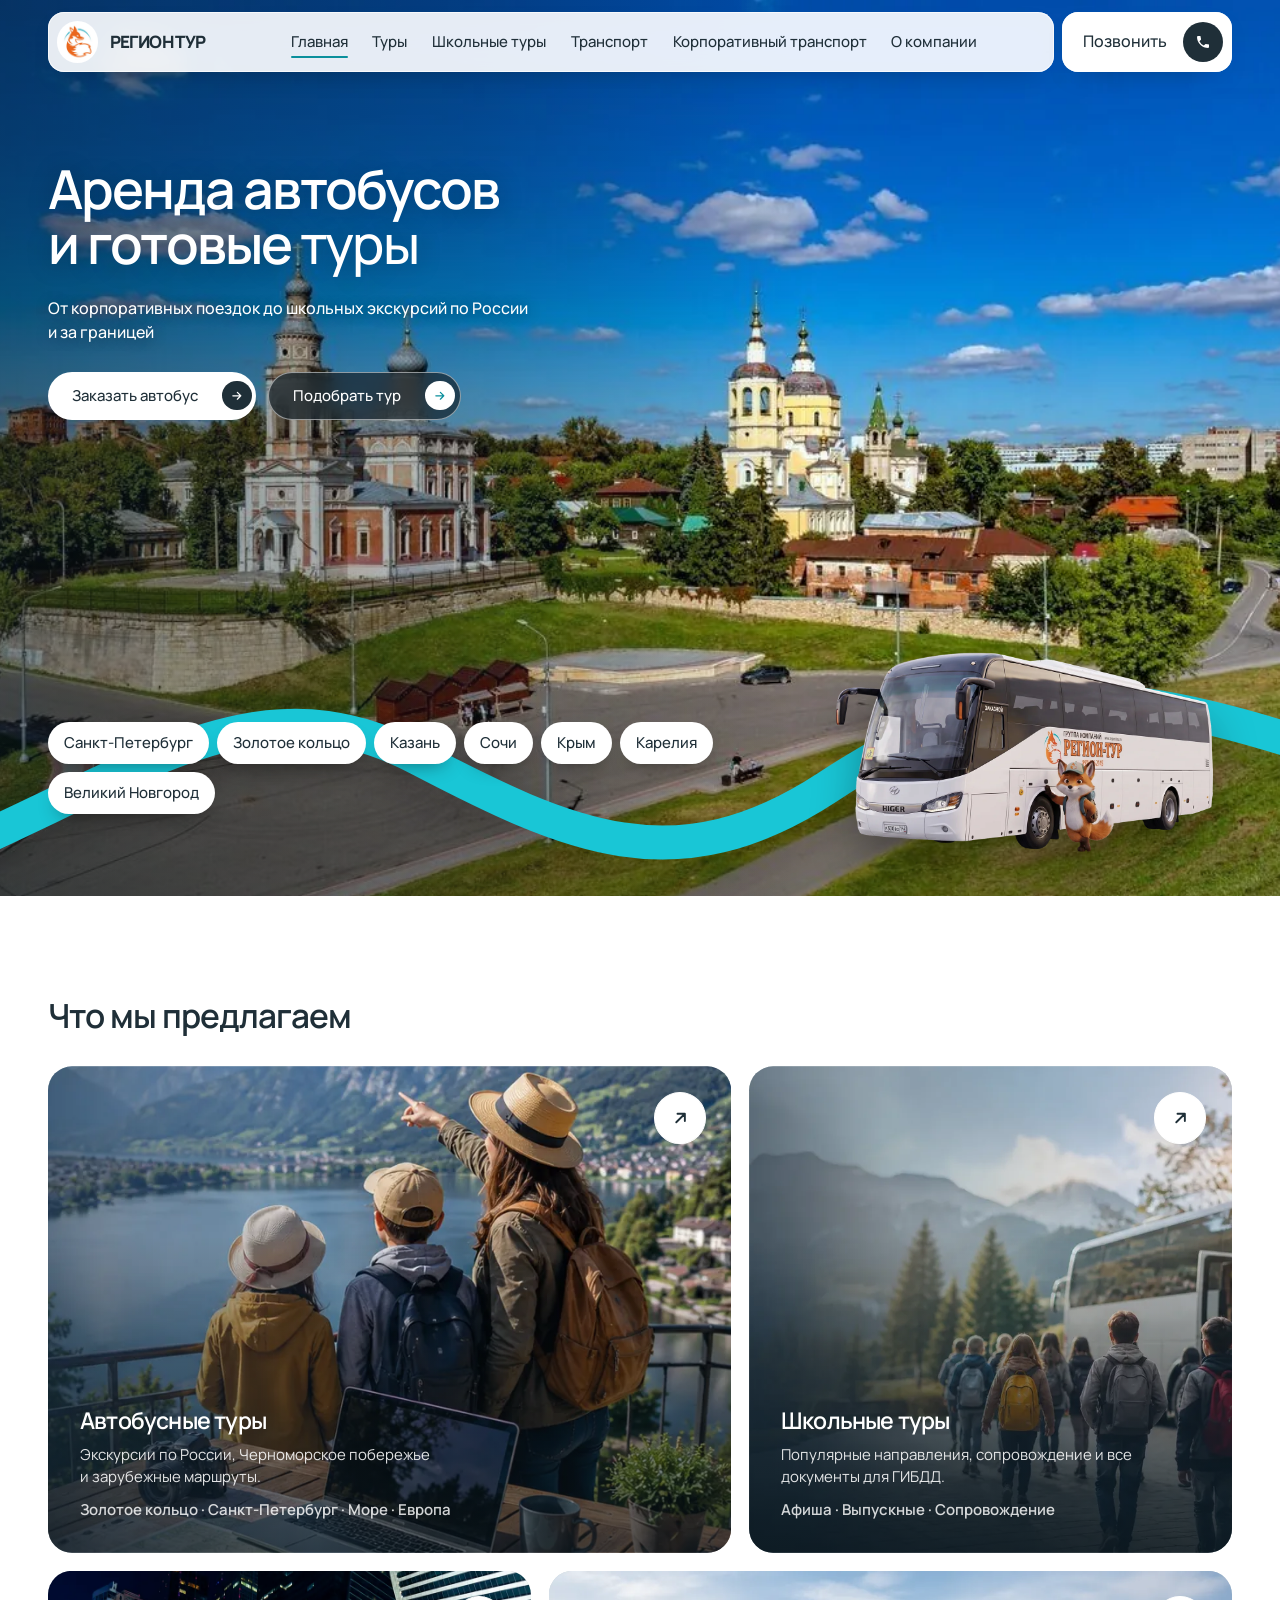
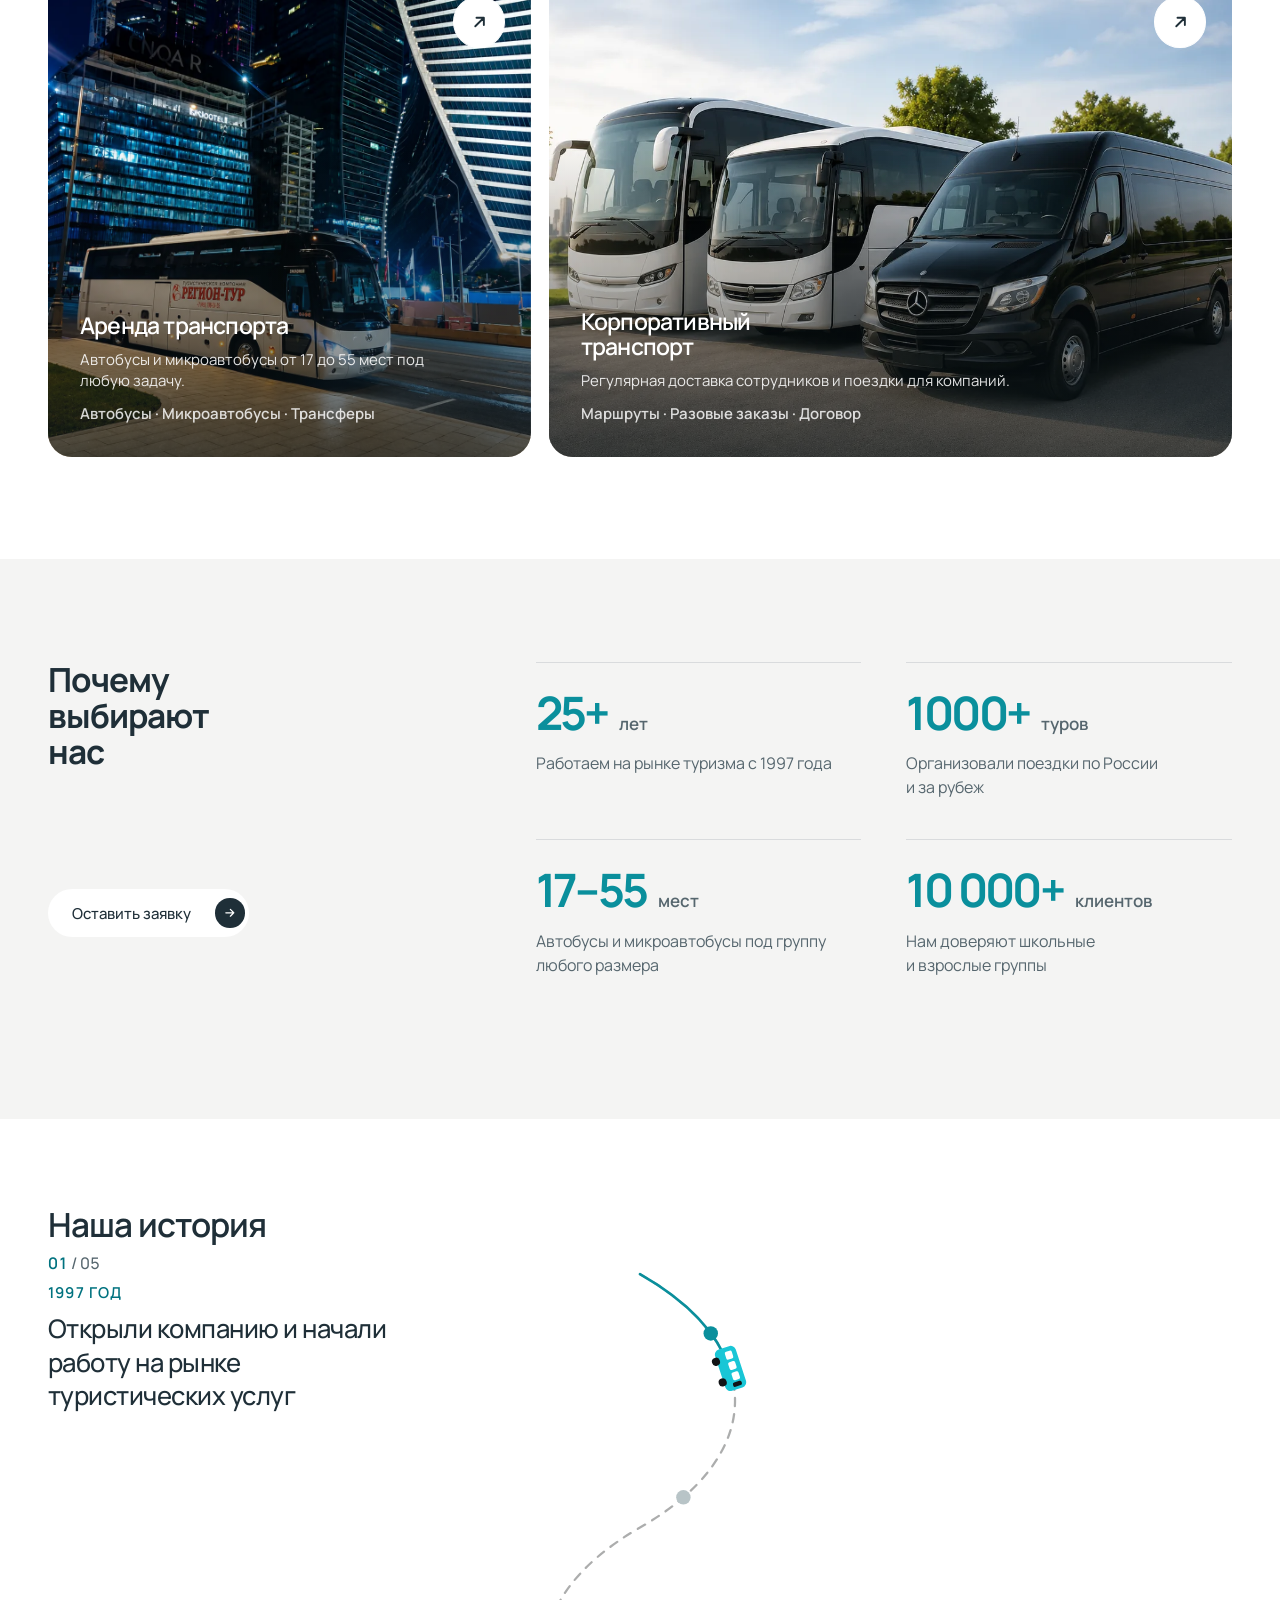
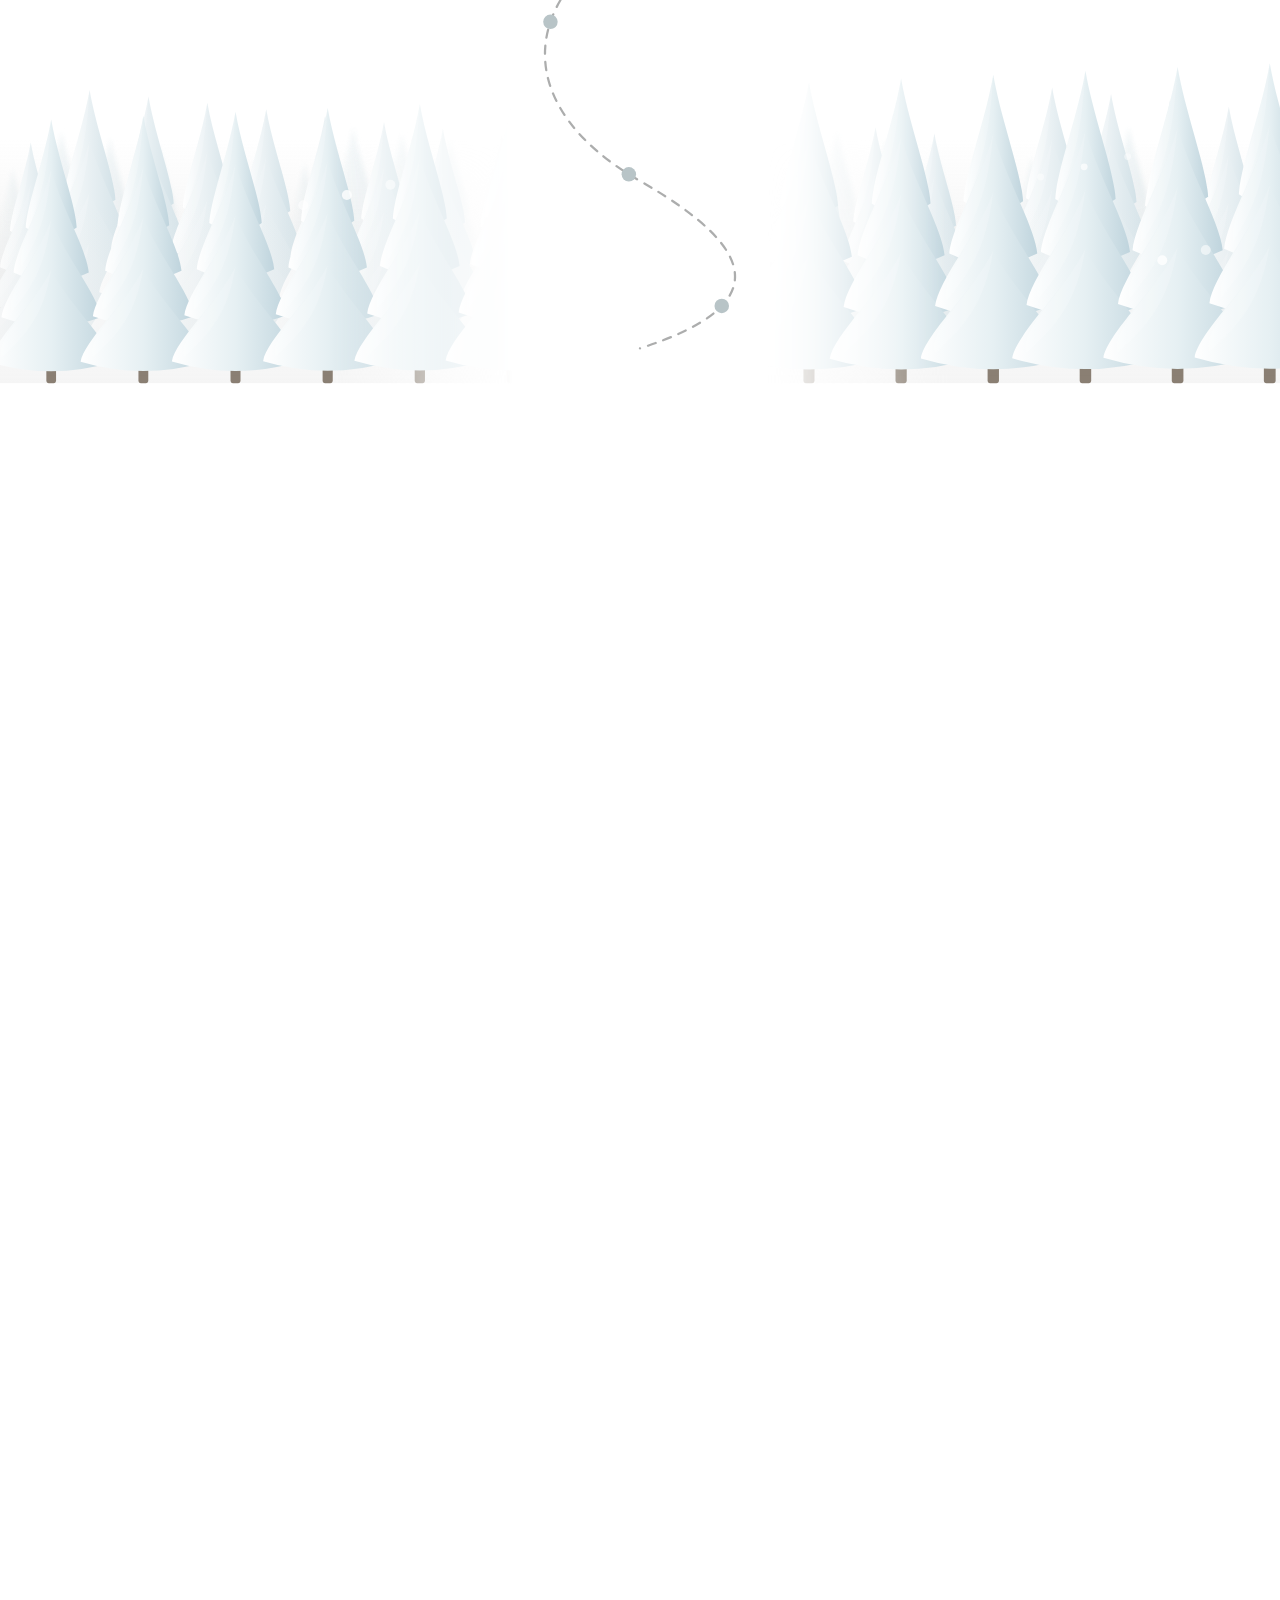
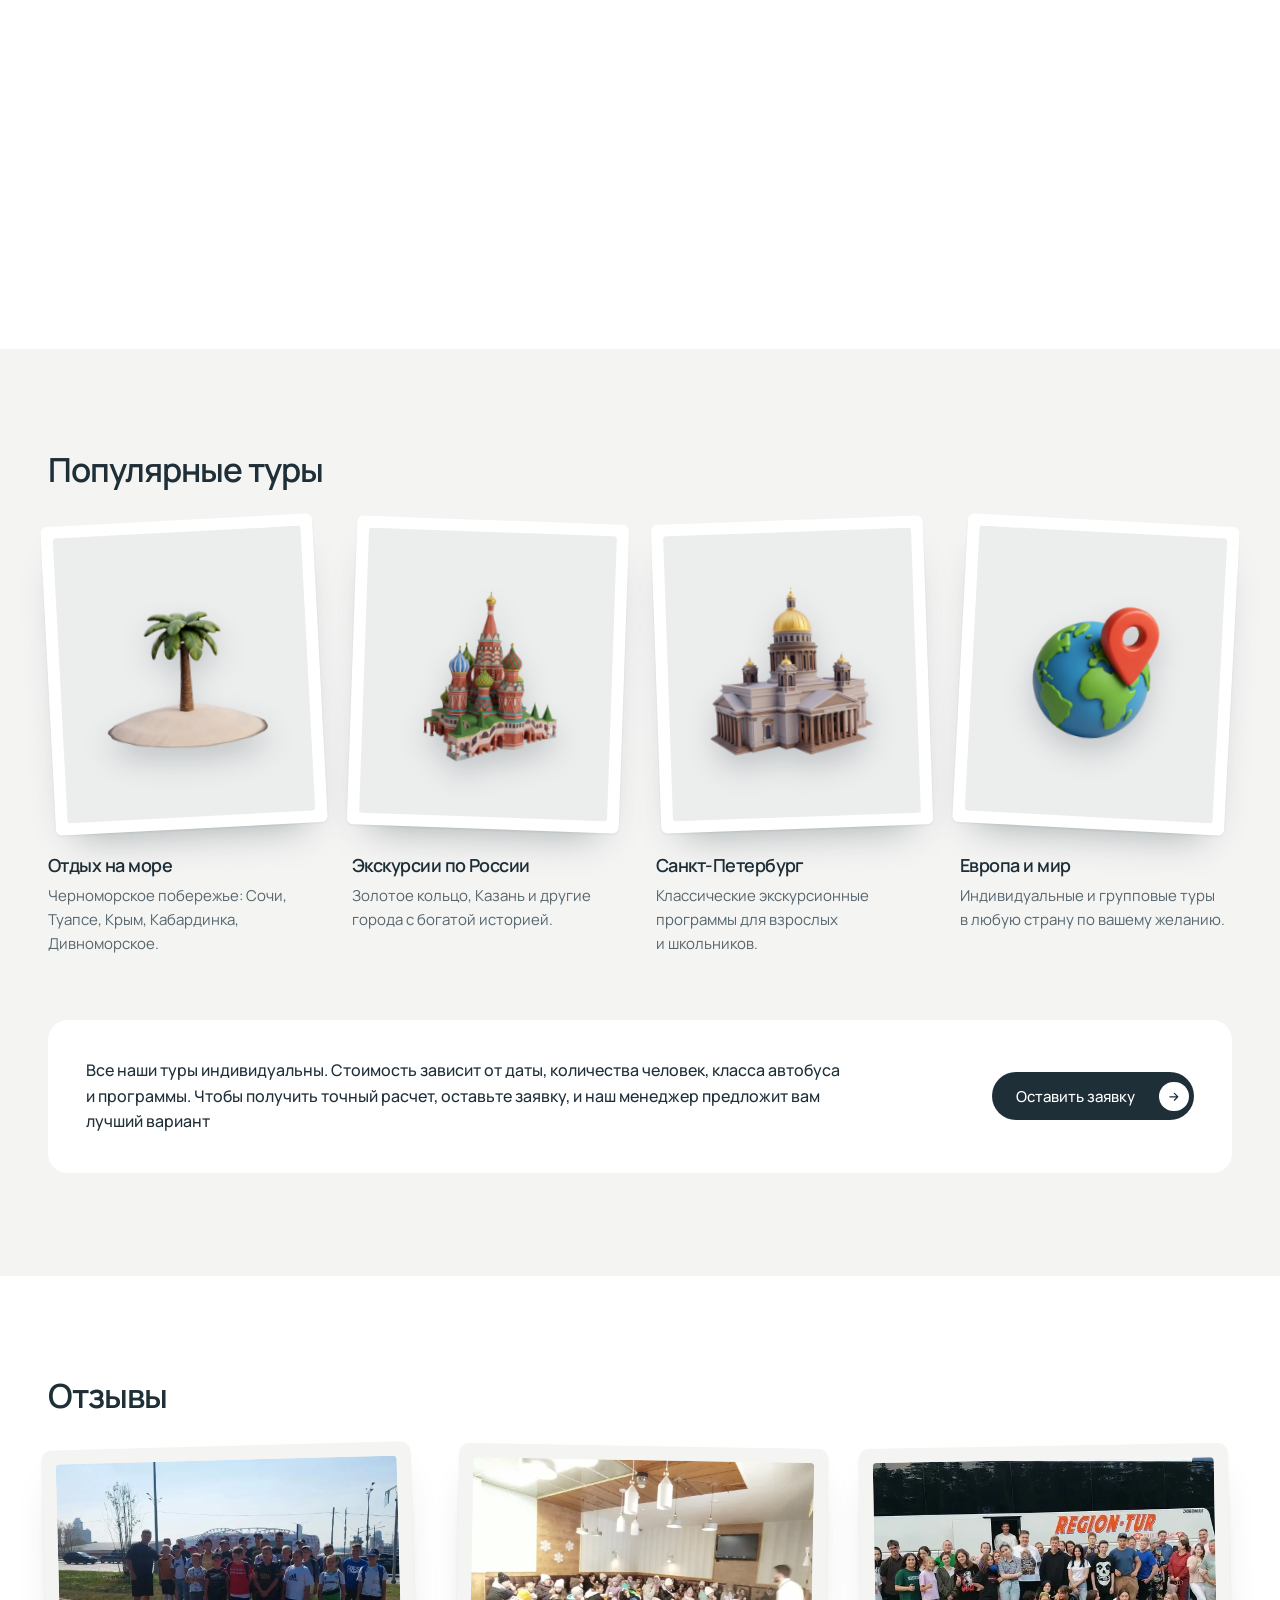
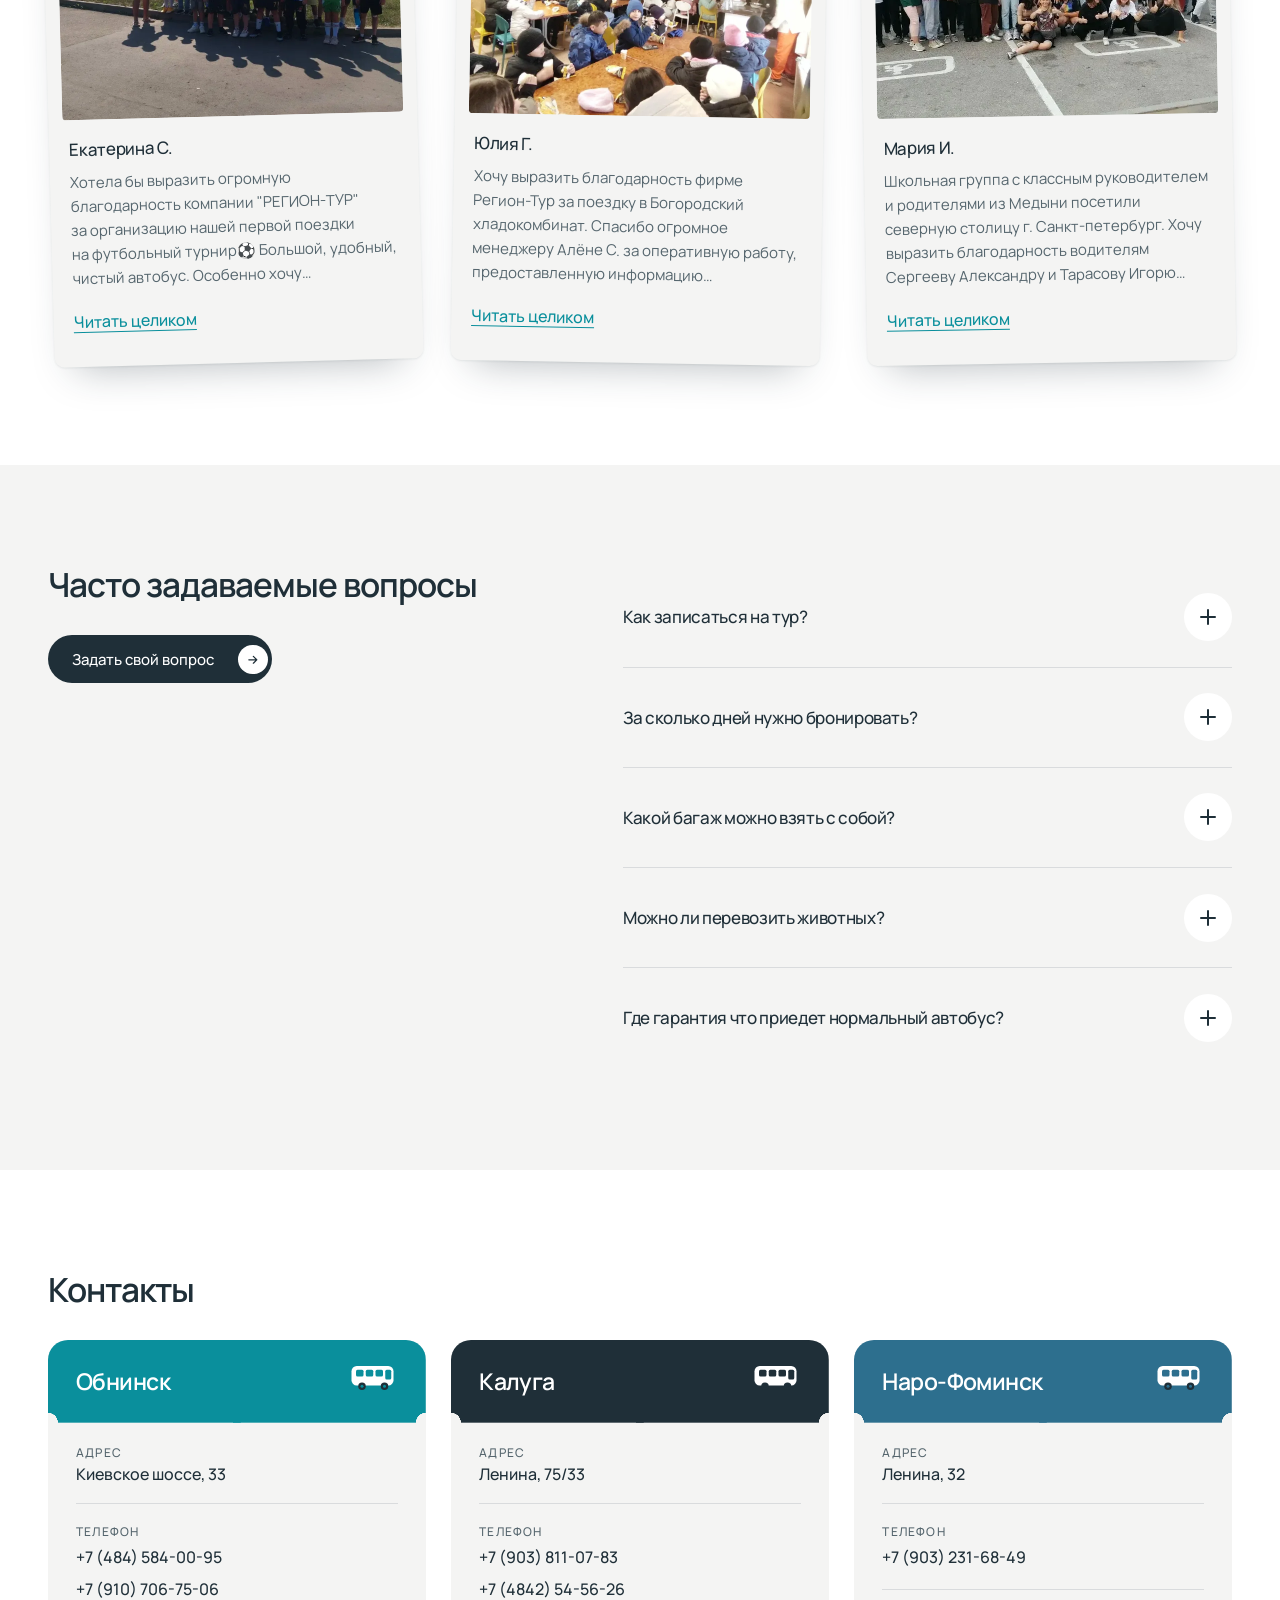
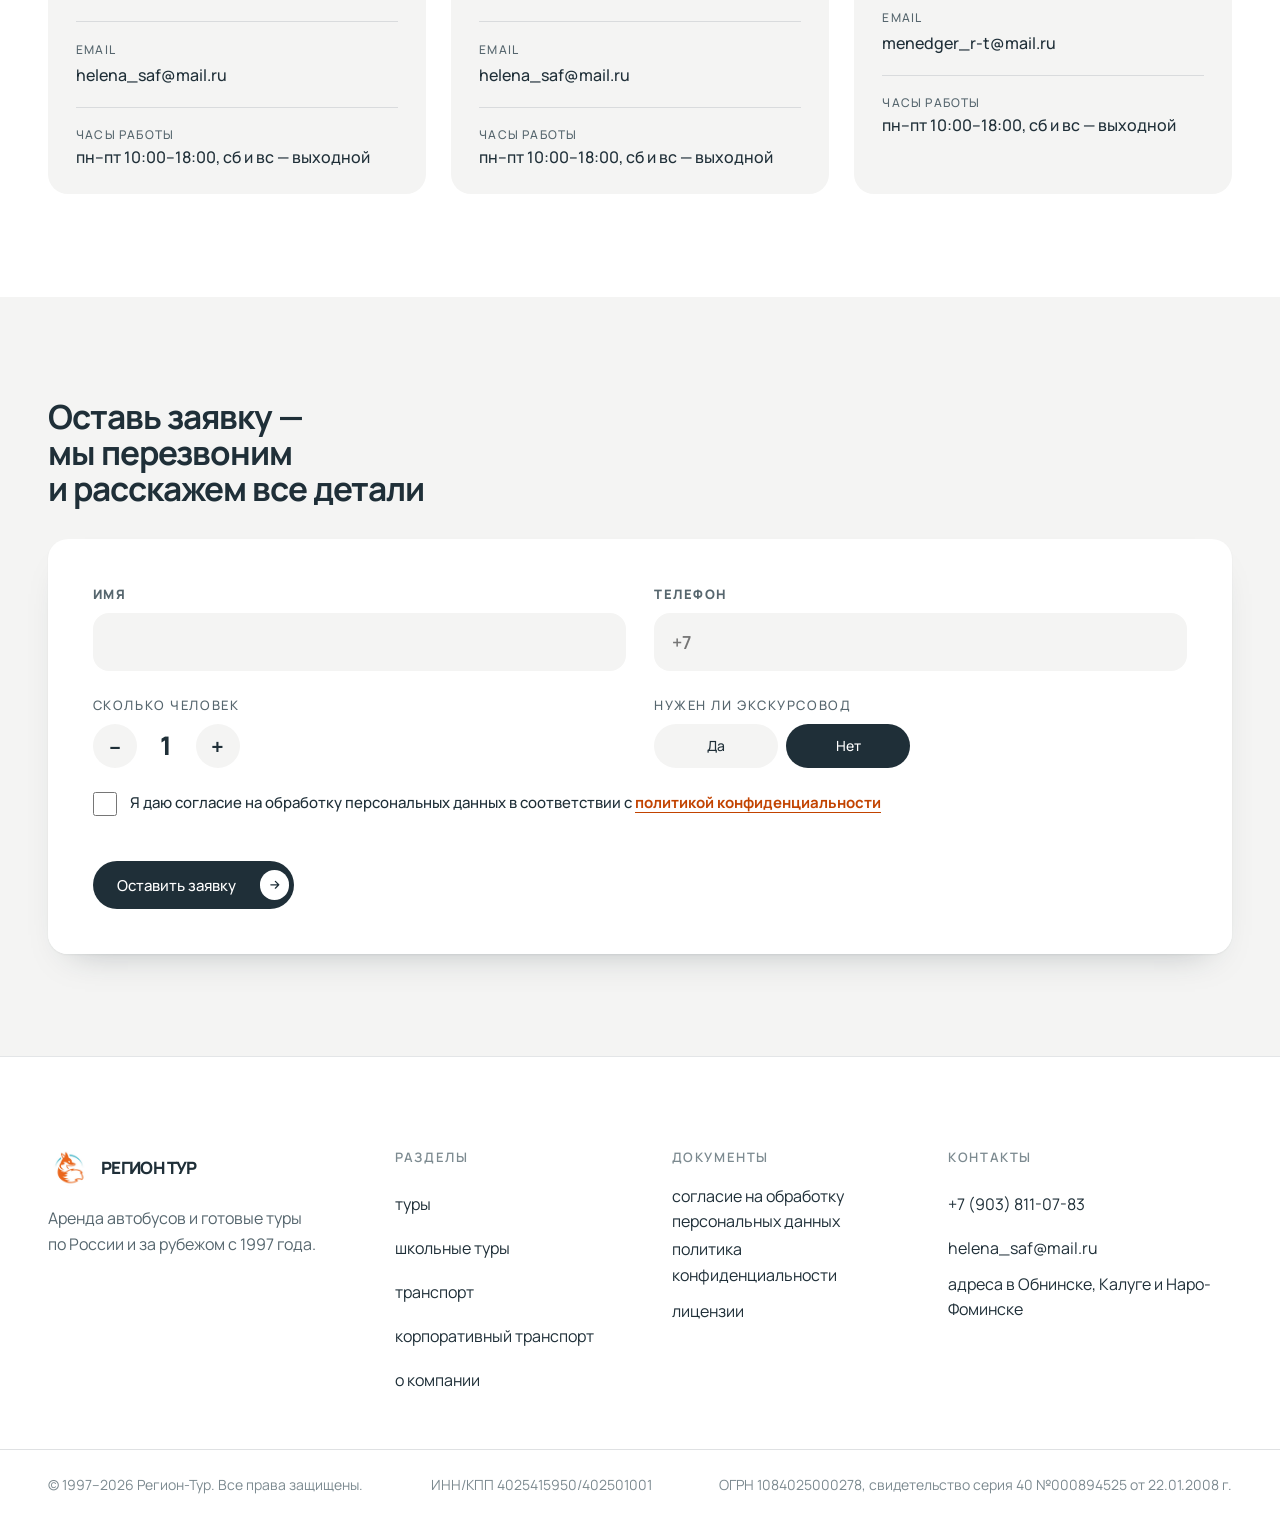
==== commit 322e309a: "Исправлены наложения в шапке и на обложках, выровнены карточки и разделители" ====
--- a/new/index.html
+++ b/new/index.html
@@ -9,10 +9,10 @@
 <link rel="icon" href="images/favicon.png" type="image/png">
 <link rel="preconnect" href="https://fonts.googleapis.com"><link rel="preconnect" href="https://fonts.gstatic.com" crossorigin>
 <link href="https://fonts.googleapis.com/css2?family=Manrope:wght@400;500;600;700;800&display=swap" rel="stylesheet">
-<link rel="stylesheet" href="alt.css?v=phones-2">
+<link rel="stylesheet" href="alt.css?v=layout-3">
 </head>
 <body class="pg-index">
-<header class="hd" id="top"><div class="hd__bar"><a class="hd__logo" href="#home"><img src="images/fox-logo.png" alt="" width="44" height="44"><b>РЕГИОН ТУР</b></a><nav class="hd__nav" aria-label="Основная навигация"><a href="#home" aria-current="page">Главная</a><a href="#bustour">Туры</a><a href="#schooltours">Школьные туры</a><a href="#transport">Транспорт</a><a href="#corporatetransport">Корпоративный транспорт</a><a href="#about">О компании</a></nav><button class="hd__burger" type="button" aria-label="Открыть меню" aria-expanded="false" aria-controls="mnav"><i></i><i></i></button></div><details class="phone-choice"><summary class="hd__cta"><span>Позвонить</span><svg viewBox="0 0 24 24" fill="currentColor" aria-hidden="true"><path d="M6.6 10.8a15 15 0 0 0 6.6 6.6l2.2-2.2a1 1 0 0 1 1-.25 11 11 0 0 0 3.6.6 1 1 0 0 1 1 1V20a1 1 0 0 1-1 1A17 17 0 0 1 3 4a1 1 0 0 1 1-1h3.5a1 1 0 0 1 1 1c0 1.25.2 2.45.6 3.6a1 1 0 0 1-.25 1z"/></svg></summary><div class="phone-choice__links"><a href="tel:+79106040200">+7 (910) 604-02-00</a><a href="tel:+79107067506">+7 (910) 706-75-06</a></div></details></header>
+<header class="hd" id="top"><div class="hd__bar"><a class="hd__logo" href="#home"><img src="images/fox-logo.png" alt="" width="44" height="44"><b>РЕГИОН ТУР</b></a><nav class="hd__nav" aria-label="Основная навигация"><a href="#home" aria-current="page">Главная</a><a href="#bustour">Туры</a><a href="#schooltours">Школьные туры</a><a href="#transport">Транспорт</a><a href="#corporatetransport">Корпоративный транспорт</a><a href="#about">О компании</a></nav><button class="hd__burger" type="button" aria-label="Открыть меню" aria-expanded="false" aria-controls="mnav"><i></i><i></i></button></div><details class="phone-choice"><summary class="hd__cta" aria-label="Позвонить"><span>Позвонить</span><svg viewBox="0 0 24 24" fill="currentColor" aria-hidden="true"><path d="M6.6 10.8a15 15 0 0 0 6.6 6.6l2.2-2.2a1 1 0 0 1 1-.25 11 11 0 0 0 3.6.6 1 1 0 0 1 1 1V20a1 1 0 0 1-1 1A17 17 0 0 1 3 4a1 1 0 0 1 1-1h3.5a1 1 0 0 1 1 1c0 1.25.2 2.45.6 3.6a1 1 0 0 1-.25 1z"/></svg></summary><div class="phone-choice__links"><a href="tel:+79106040200">+7 (910) 604-02-00</a><a href="tel:+79107067506">+7 (910) 706-75-06</a></div></details></header>
 <nav class="mnav" id="mnav" aria-label="Меню"><a href="#home" aria-current="page">Главная</a><a href="#bustour">Туры</a><a href="#schooltours">Школьные туры</a><a href="#transport">Транспорт</a><a href="#corporatetransport">Корпоративный транспорт</a><a href="#about">О компании</a><a class="btn btn--orange" href="tel:+79038110783">+7 (903) 811-07-83<svg viewBox="0 0 24 24" fill="currentColor" aria-hidden="true"><path d="M6.6 10.8a15 15 0 0 0 6.6 6.6l2.2-2.2a1 1 0 0 1 1-.25 11 11 0 0 0 3.6.6 1 1 0 0 1 1 1V20a1 1 0 0 1-1 1A17 17 0 0 1 3 4a1 1 0 0 1 1-1h3.5a1 1 0 0 1 1 1c0 1.25.2 2.45.6 3.6a1 1 0 0 1-.25 1z"/></svg></a></nav>
 <main>
 <div class="page" data-page="home">
@@ -320,7 +320,7 @@
   <div class="wrap ft__legal"><span>© 1997–2026 Регион-Тур. Все права защищены.</span><span>ИНН/КПП 4025415950/402501001</span><span>ОГРН 1084025000278, свидетельство серия 40 №000894525 от 22.01.2008 г.</span></div>
 </footer>
 <details class="phone-choice"><summary class="fab"><span>Позвонить</span><svg viewBox="0 0 24 24" fill="currentColor" aria-hidden="true"><path d="M6.6 10.8a15 15 0 0 0 6.6 6.6l2.2-2.2a1 1 0 0 1 1-.25 11 11 0 0 0 3.6.6 1 1 0 0 1 1 1V20a1 1 0 0 1-1 1A17 17 0 0 1 3 4a1 1 0 0 1 1-1h3.5a1 1 0 0 1 1 1c0 1.25.2 2.45.6 3.6a1 1 0 0 1-.25 1z"/></svg></summary><div class="phone-choice__links"><a href="tel:+79106040200">+7 (910) 604-02-00</a><a href="tel:+79107067506">+7 (910) 706-75-06</a></div></details>
-<script src="alt.js?v=1793113333"></script>
+<script src="alt.js?v=layout-3"></script>
 <script>
 (function(){
   var sec=document.getElementById('история'); if(!sec) return;
--- a/new/alt.css
+++ b/new/alt.css
@@ -63,7 +63,7 @@
 .mnav a{ font-size:1.75rem; font-weight:800; letter-spacing:-.02em; text-decoration:none; padding:.4rem 0; }
 .mnav .btn{ margin-top:1.5rem; font-size:1.0625rem; letter-spacing:0; }
 @media (max-width:1180px){ .hd__nav a{ padding:.55rem .55rem; font-size:.875rem; } }
-@media (max-width:1040px){ .hd__nav{ display:none; } .hd__burger{ display:block; } .hd__tel{ margin-left:auto; } }
+@media (max-width:1180px){ .hd__nav{ display:none; } .hd__burger{ display:block; } .hd__tel{ margin-left:auto; } }
 @media (max-width:520px){ .hd__tel span{ display:none; } .hd__tel{ width:2.9rem; padding:0; justify-content:center; } .hd__logo b{ display:none; } }
 
 /* ---------- первый экран ---------- */
@@ -185,8 +185,7 @@
 /* ---------- вопросы ---------- */
 .faq{ display:grid; grid-template-columns:.9fr 1.1fr; gap:clamp(2rem,6vw,6rem); align-items:start; }
 .faq .h2{ margin-bottom:2rem; }
-.faq__list details{ border-top:1.5px solid var(--ink); }
-.faq__list details:last-child{ border-bottom:1.5px solid var(--ink); }
+.faq__list details + details{ border-top:1px solid var(--line); }
 .faq summary{ list-style:none; cursor:pointer; display:flex; align-items:center; justify-content:space-between; gap:1.5rem; padding:1.6rem 0; font-weight:800; font-size:clamp(1.2rem,1.8vw,1.5rem); letter-spacing:-.02em; line-height:1.25; }
 .faq summary::-webkit-details-marker{ display:none; }
 .faq summary i{ position:relative; flex:0 0 3rem; height:3rem; border-radius:50%; background:#fff; transition:background .3s, transform .4s var(--spring); }
@@ -714,7 +713,7 @@
 .hd__burger, .hd.is-solid .hd__burger{ width:2.75rem; height:2.75rem; border-radius:12px; background:var(--ink); }
 .hd__burger i, .hd.is-solid .hd__burger i{ background:#fff; }
 @media (max-width:1180px){ .hd__nav a, .hd.is-solid .hd__nav a{ padding:.55rem .5rem; font-size:.875rem; } .hd__nav a::after{ left:.5rem; right:.5rem; } }
-@media (max-width:1040px){ .hd__burger{ display:block; margin-left:auto; } }
+@media (max-width:1180px){ .hd__burger{ display:block; margin-left:auto; } }
 @media (max-width:640px){
   .hd__bar, .hd__cta{ height:3.4rem; border-radius:14px; }
   .hd__cta{ width:3.4rem; padding:0; justify-content:center; }
@@ -1346,7 +1345,8 @@
 .btn--orange:hover, .btn--ink:hover, .sec--ink .btn--orange:hover, .boarding .btn--orange:hover{ background:var(--fill-d); }
 .hero .btn--orange{ background:#fff; color:var(--ink); }
 .hero .btn--orange > svg{ background:var(--fill); color:#fff; }
-.hero .btn--glass{ background:rgba(255,255,255,.14); border:1px solid rgba(255,255,255,.6); color:#fff; }
+.hero .btn--glass{ background:rgba(19,32,40,.68); border:1px solid rgba(255,255,255,.5); color:#fff; }
+.hero .btn--glass:hover{ background:rgba(19,32,40,.86); }
 
 /* ---- карточки услуг: без номеров, заголовок по размеру ---- */
 .offer__no{ display:none; }
@@ -1604,7 +1604,8 @@
 .pass dt{ font-size:.75rem; font-weight:500; letter-spacing:.1em; color:var(--ink-2); margin:0; padding-top:1.1rem; border-top:1px solid rgba(var(--ink-rgb),.12); }
 .pass dd{ font-weight:500; font-size:1rem; padding-bottom:1rem; }
 .pass dd a{ font-weight:500; font-size:1rem; min-height:2rem; line-height:2rem; }
-.pass dd:last-child{ padding-bottom:0; }
+.pass dl > div:first-child dt{ padding-top:0; border-top:0; }
+.pass dl > div:last-child dd{ padding-bottom:0; }
 
 /* ---- форма: поля без обводки, мягкий серый фон ---- */
 .f input[type=text], .f input[type=tel], .f input, .f textarea, .f select{ border:0 !important; background:#F4F4F3; box-shadow:none; }
@@ -1633,8 +1634,8 @@
 .pass dl{ padding:0 1.75rem 1.5rem !important; }
 
 /* ---- туры: рамки как у фотографий (белое поле, лёгкий наклон, тень), подложка нейтральная ---- */
-.stamp, .stamp.rv.in{ transform:rotate(var(--r)) !important; transition:transform .5s var(--spring); }
-.stamp:hover{ transform:rotate(0) translateY(-6px) !important; }
+.stamp__frame{ transform:rotate(var(--r)); transition:transform .45s var(--ease); }
+@media (hover:hover){ .stamp:hover .stamp__frame{ transform:translateY(-4px); } }
 .stamp__frame{ -webkit-mask:none !important; mask:none !important; padding:.75rem !important; background:#fff !important; border-radius:6px !important; overflow:visible !important;
   filter:none !important; box-shadow:0 1px 2px rgba(var(--ink-rgb),.08), 0 22px 40px -22px rgba(var(--ink-rgb),.4); margin-bottom:1.1rem; }
 .stamp__img{ border-radius:3px; overflow:hidden; background:#ECEDED; }
@@ -1663,3 +1664,18 @@
 
 /* Заголовок блока статистики без случайного переноса. */
 .pg-about .sec--ink .wrap:has(> .stats) > .h2{ max-width:none; white-space:nowrap; }
+
+.mnav{ overflow-y:auto; }
+.mnav > a{ flex-shrink:0; }
+
+@media (min-width:641px) and (max-width:1320px){
+  .hero__pills{ inset:0 36% 0 var(--gut); display:flex; flex-wrap:wrap; align-content:center; align-items:center; gap:.5rem; }
+  .hero__pills .pill{ position:static; transform:none; }
+}
+@media (max-width:640px){
+  .hero:has(.pill) .hero__bus{ width:min(48vw,15rem); right:.5rem; }
+  .hero__pills{ display:flex; flex-flow:column; align-items:flex-start; justify-content:center; gap:.3rem; padding-left:var(--gut); }
+  .hero__pills .pill{ position:static; transform:none; }
+  .hero__btns .btn{ width:auto; min-height:2.75rem; padding-left:1rem; gap:.65rem; }
+  .hero__btns{ gap:.5rem; }
+}
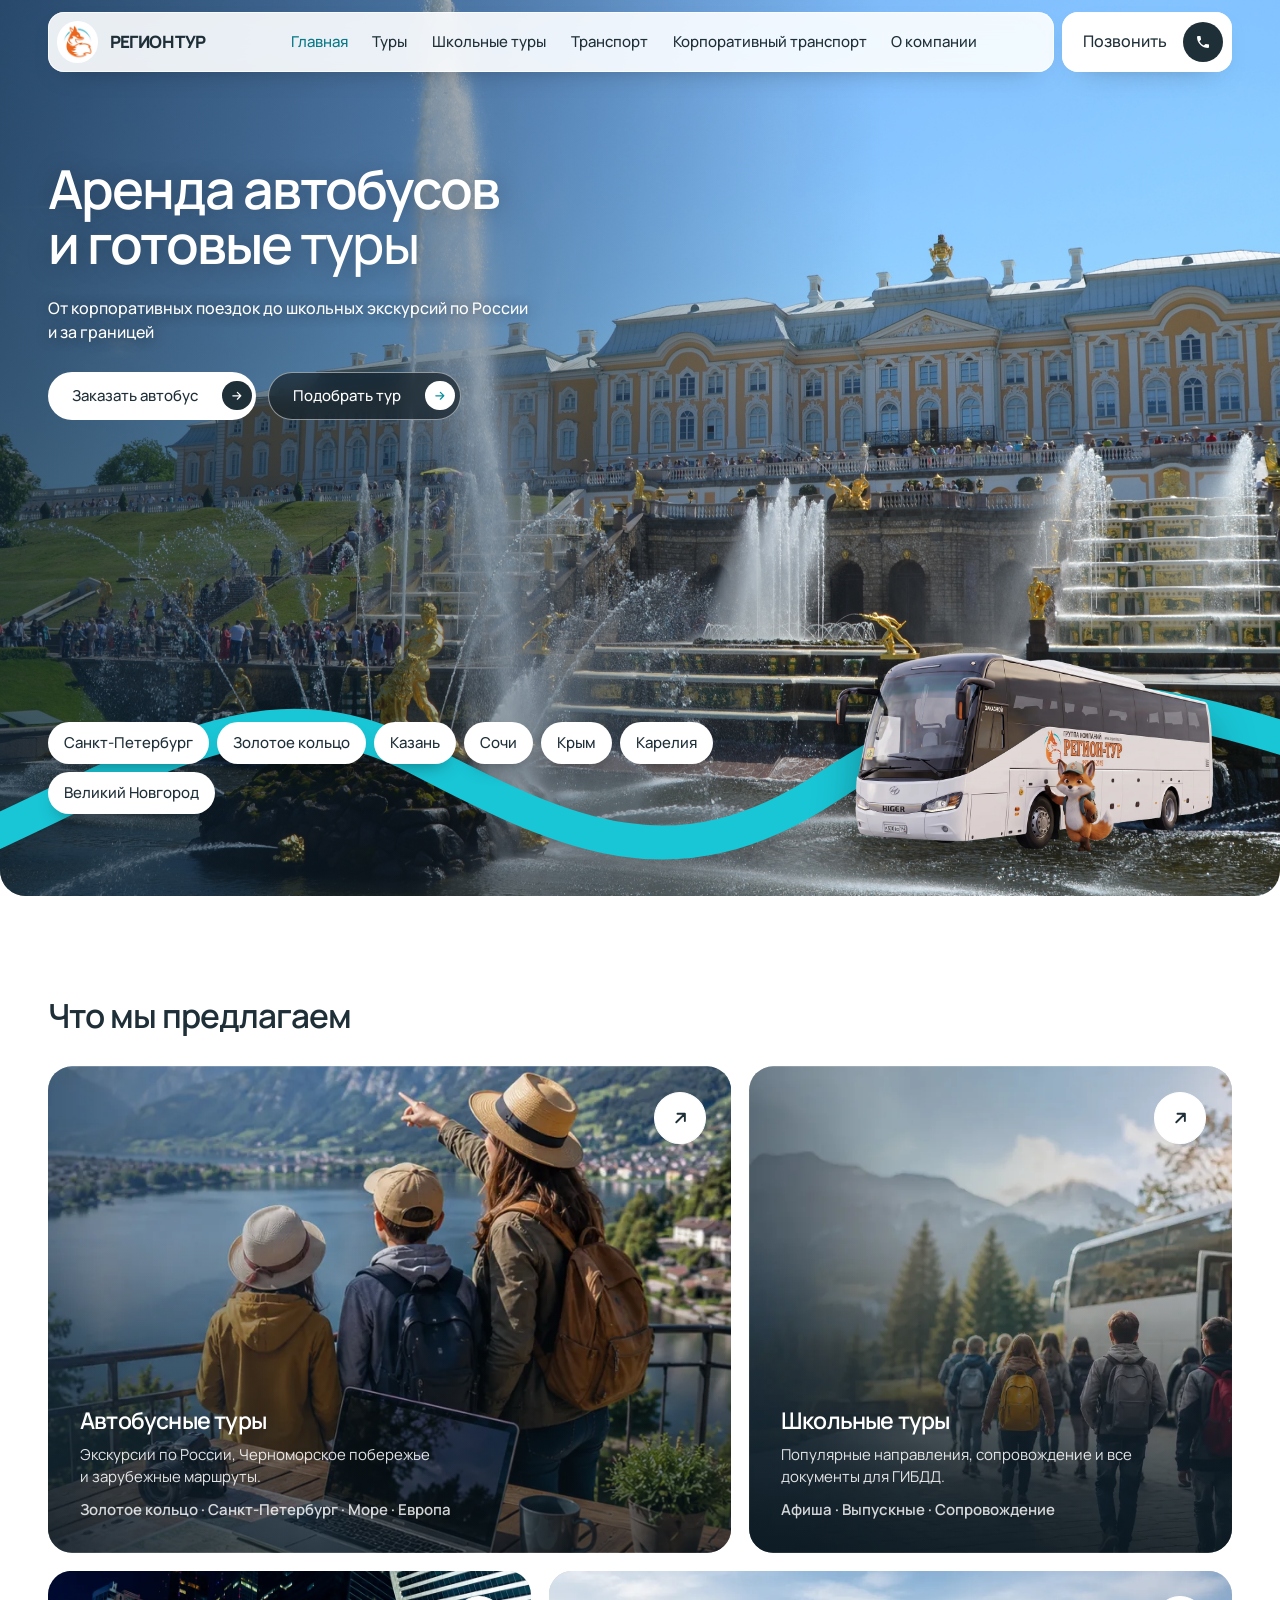
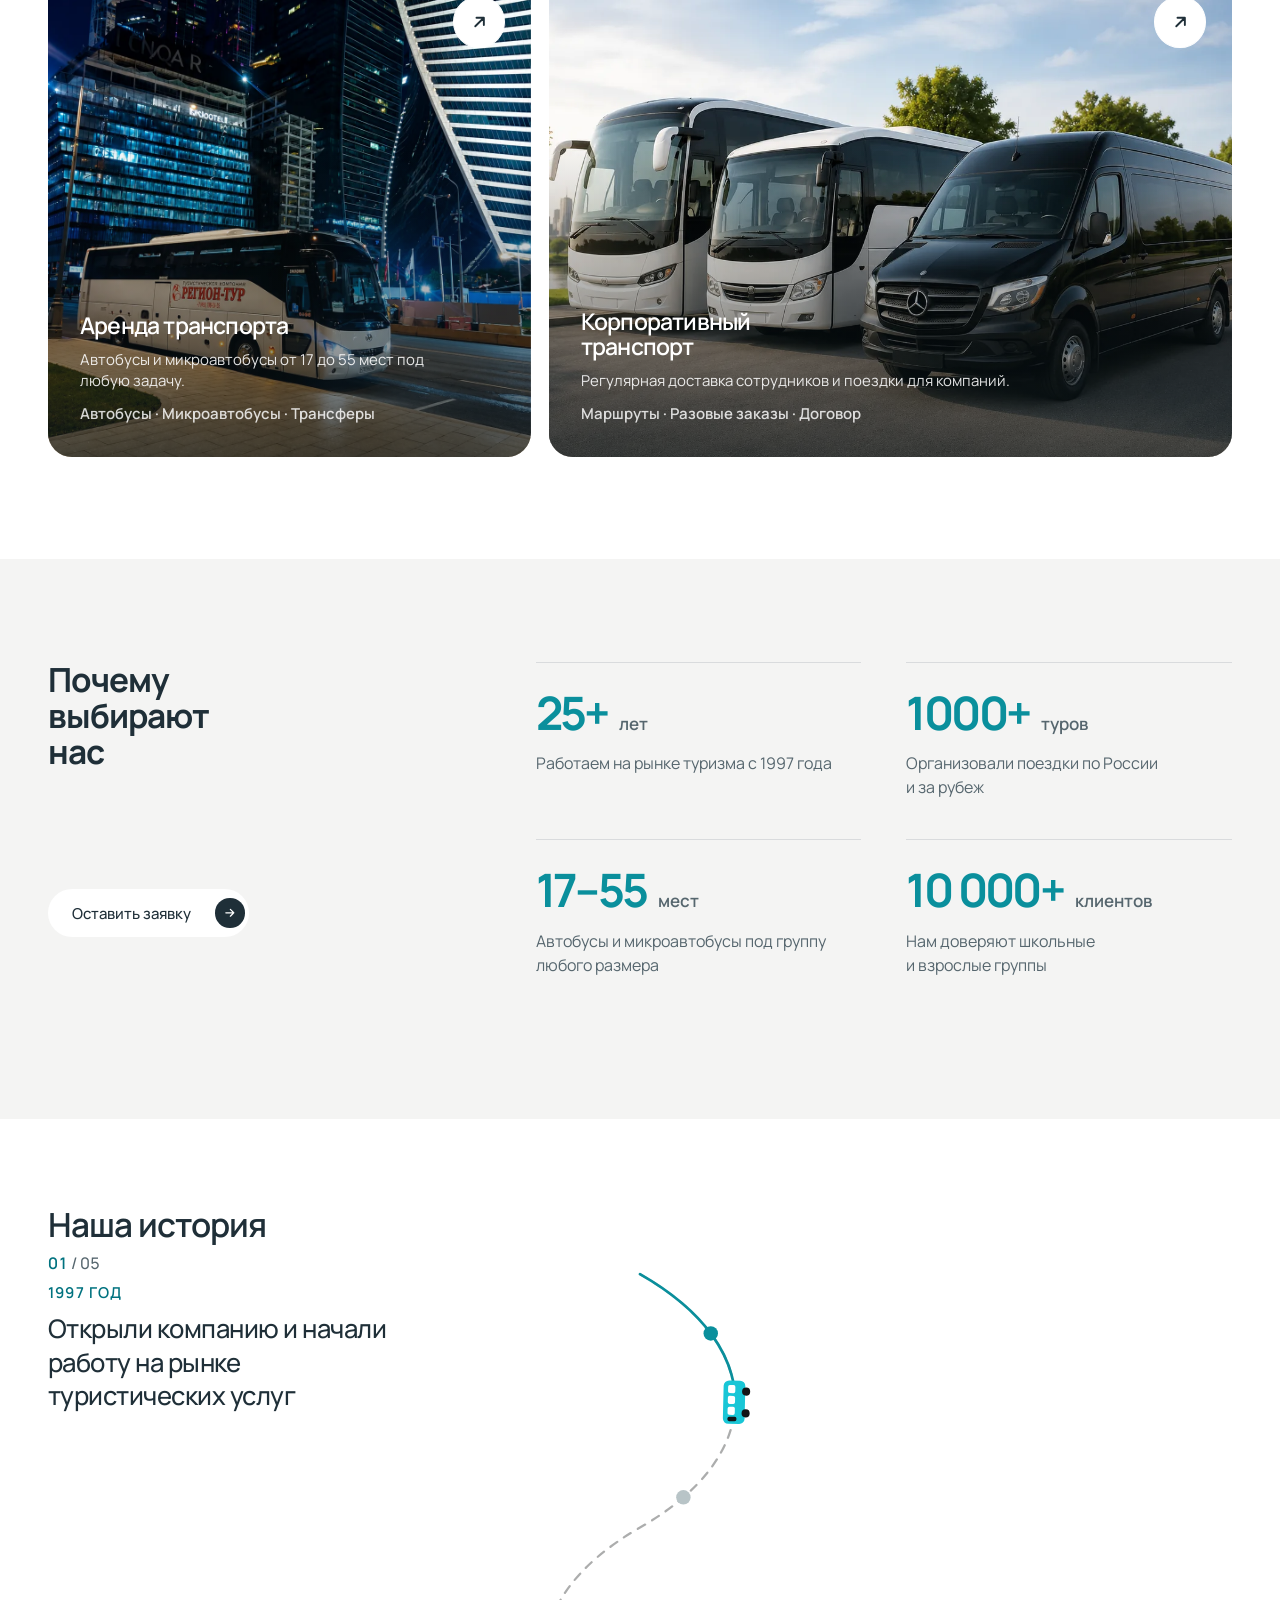
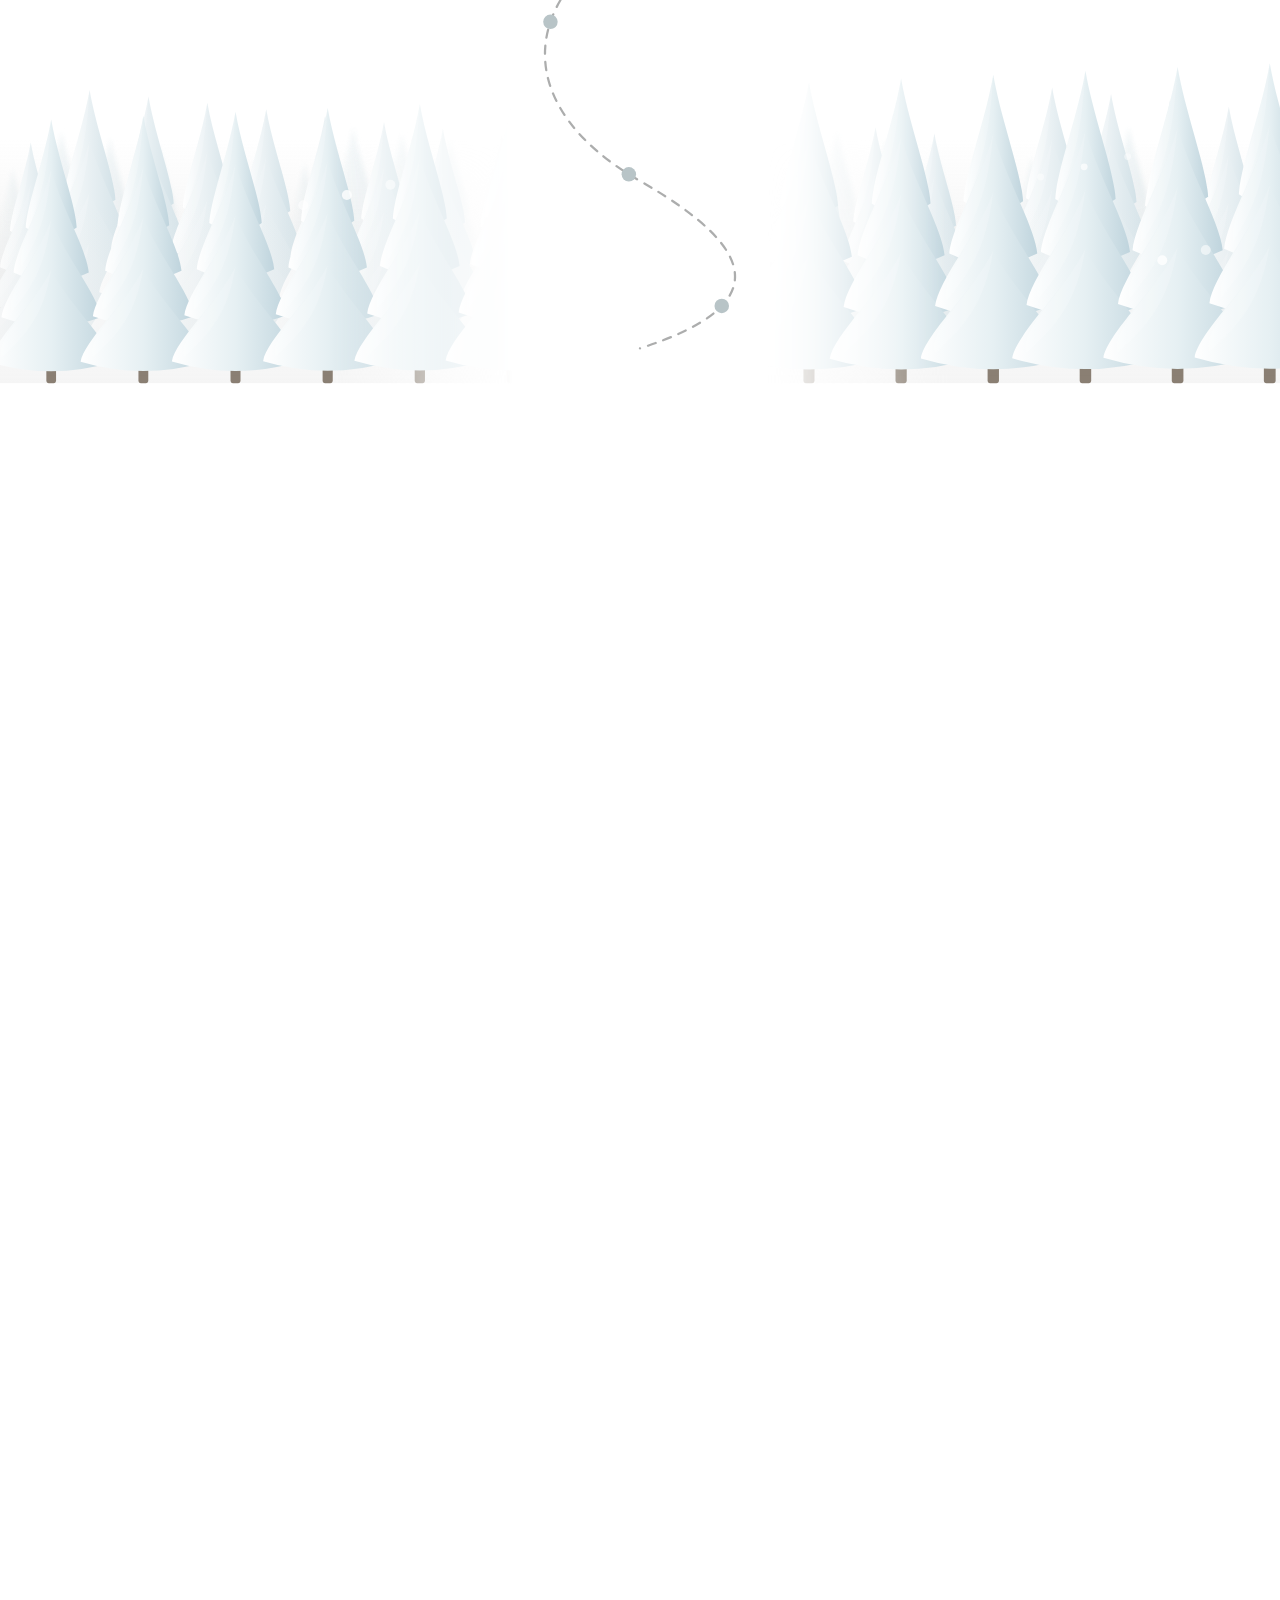
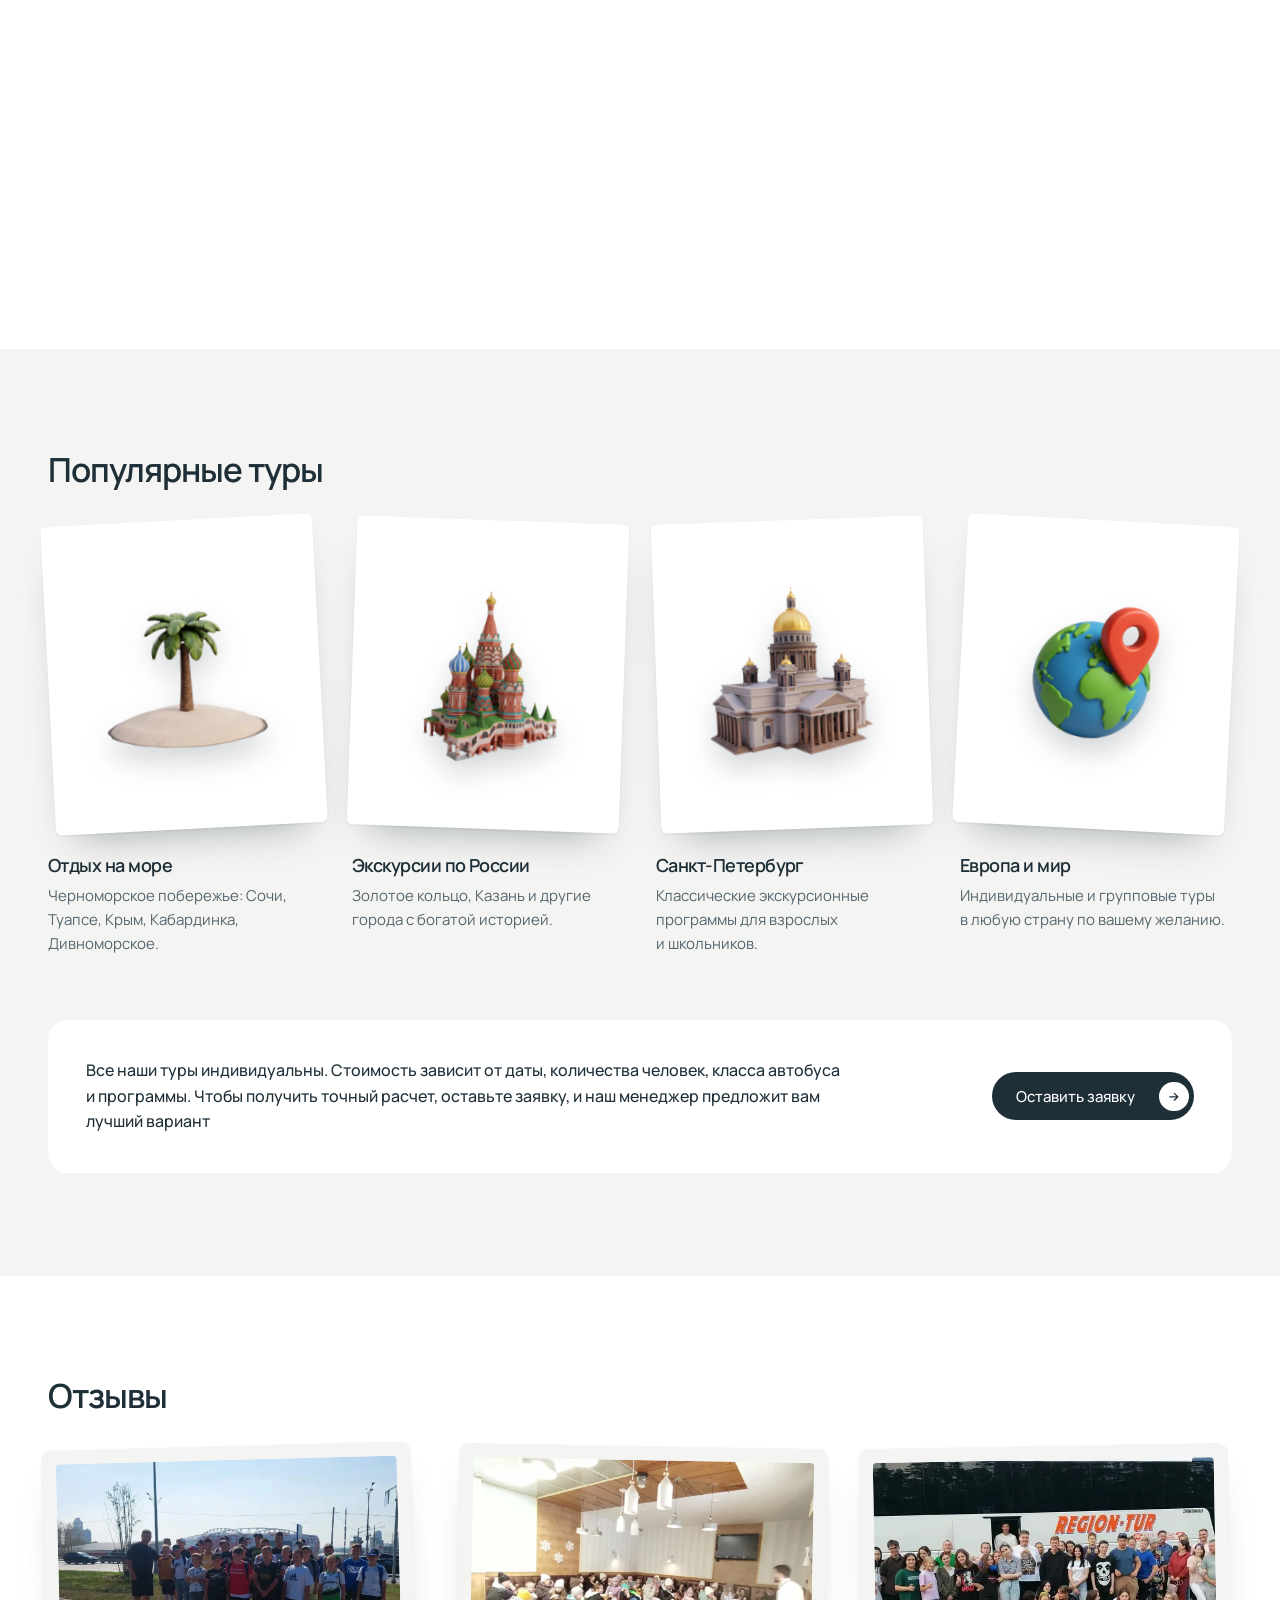
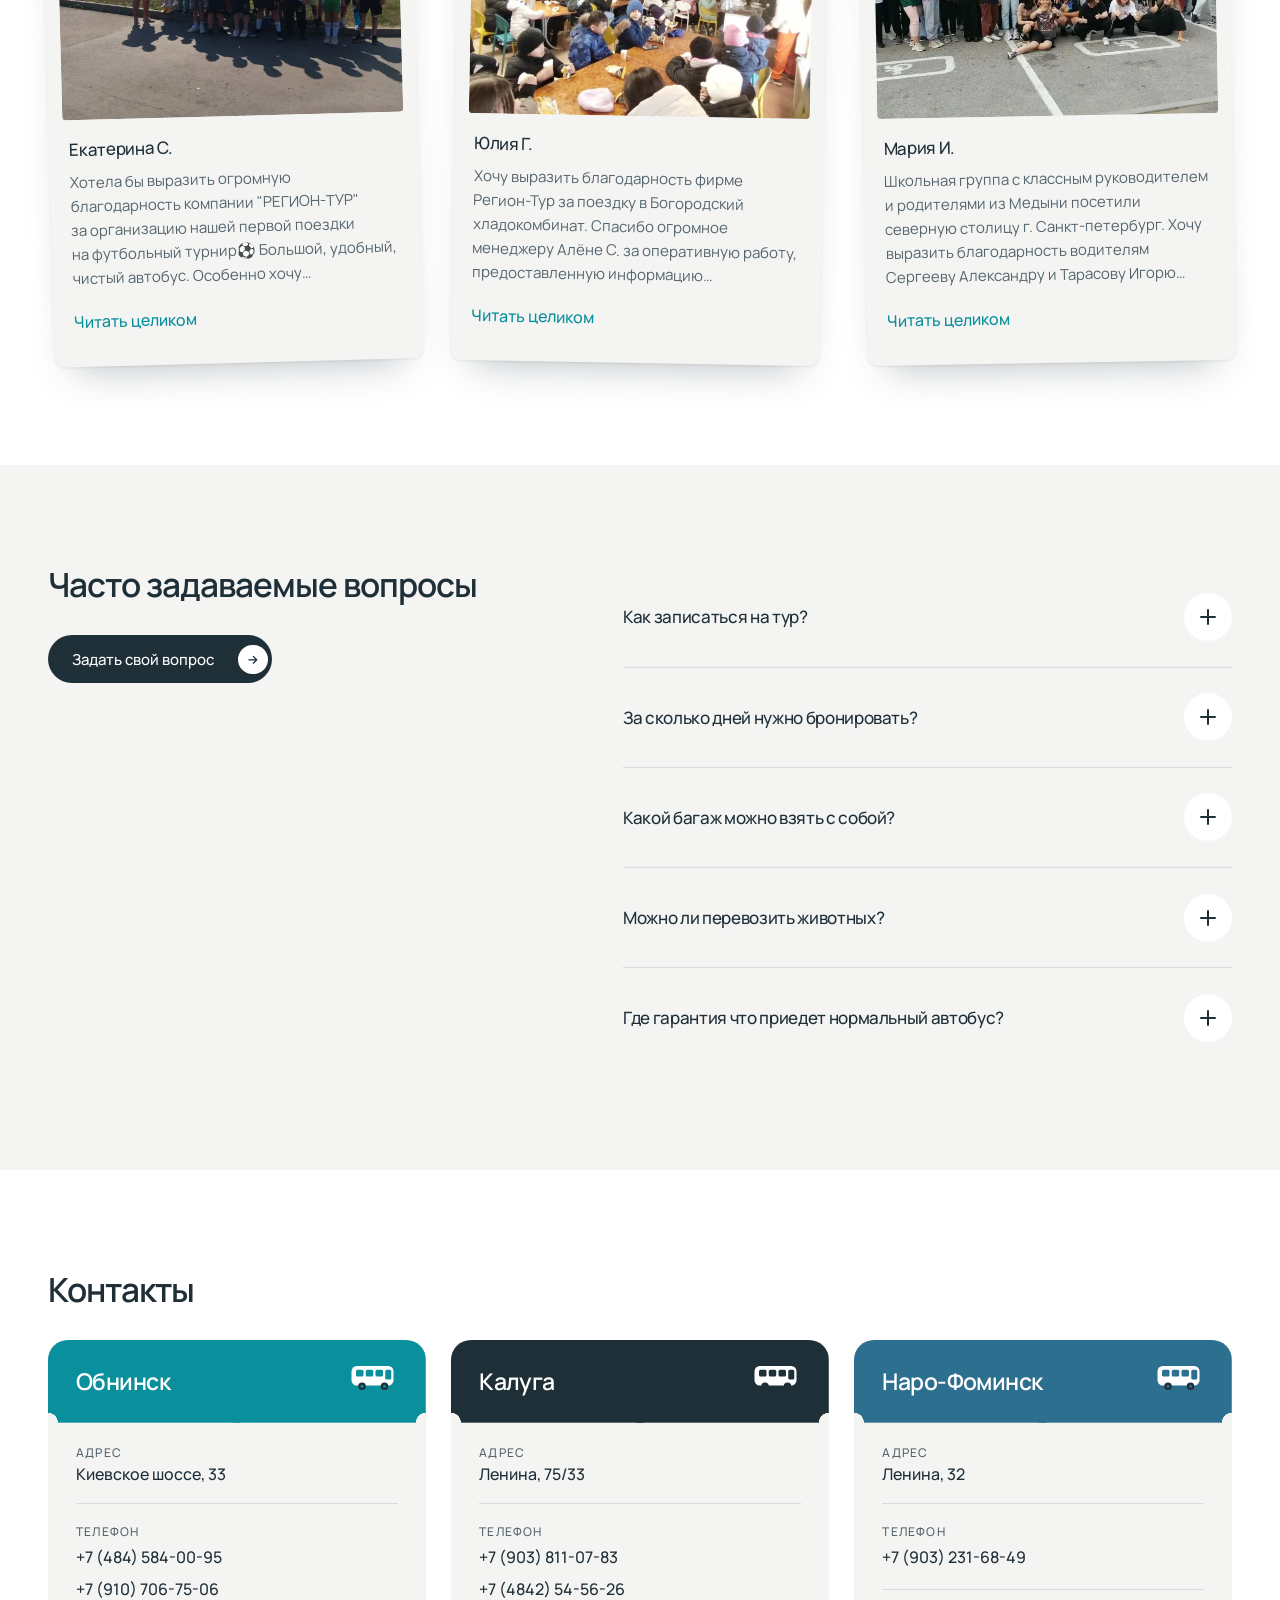
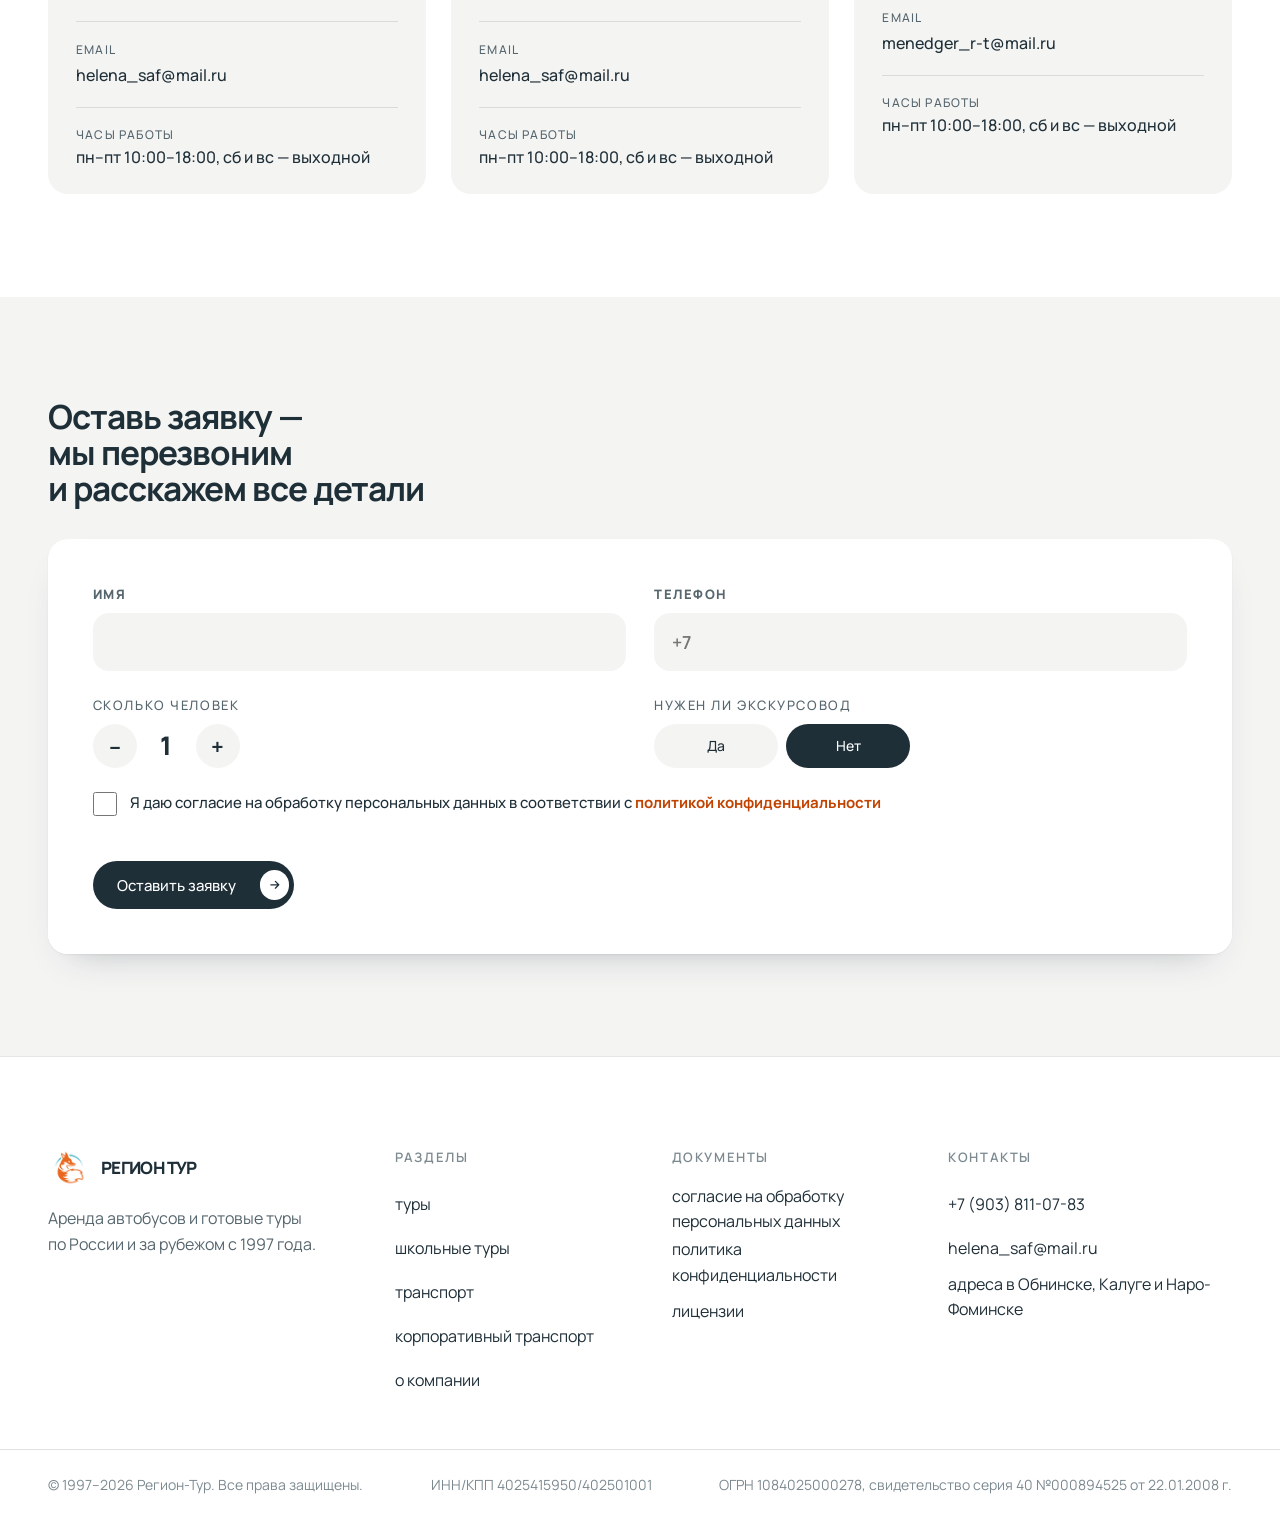
==== commit 57e2b08c: "Обновить фотографии туров, оформление услуг и шаги школьной поездки" ====
--- a/new/index.html
+++ b/new/index.html
@@ -9,7 +9,7 @@
 <link rel="icon" href="images/favicon.png" type="image/png">
 <link rel="preconnect" href="https://fonts.googleapis.com"><link rel="preconnect" href="https://fonts.gstatic.com" crossorigin>
 <link href="https://fonts.googleapis.com/css2?family=Manrope:wght@400;500;600;700;800&display=swap" rel="stylesheet">
-<link rel="stylesheet" href="alt.css?v=layout-3">
+<link rel="stylesheet" href="alt.css?v=school-events">
 </head>
 <body class="pg-index">
 <header class="hd" id="top"><div class="hd__bar"><a class="hd__logo" href="#home"><img src="images/fox-logo.png" alt="" width="44" height="44"><b>РЕГИОН ТУР</b></a><nav class="hd__nav" aria-label="Основная навигация"><a href="#home" aria-current="page">Главная</a><a href="#bustour">Туры</a><a href="#schooltours">Школьные туры</a><a href="#transport">Транспорт</a><a href="#corporatetransport">Корпоративный транспорт</a><a href="#about">О компании</a></nav><button class="hd__burger" type="button" aria-label="Открыть меню" aria-expanded="false" aria-controls="mnav"><i></i><i></i></button></div><details class="phone-choice"><summary class="hd__cta" aria-label="Позвонить"><span>Позвонить</span><svg viewBox="0 0 24 24" fill="currentColor" aria-hidden="true"><path d="M6.6 10.8a15 15 0 0 0 6.6 6.6l2.2-2.2a1 1 0 0 1 1-.25 11 11 0 0 0 3.6.6 1 1 0 0 1 1 1V20a1 1 0 0 1-1 1A17 17 0 0 1 3 4a1 1 0 0 1 1-1h3.5a1 1 0 0 1 1 1c0 1.25.2 2.45.6 3.6a1 1 0 0 1-.25 1z"/></svg></summary><div class="phone-choice__links"><a href="tel:+79106040200">+7 (910) 604-02-00</a><a href="tel:+79107067506">+7 (910) 706-75-06</a></div></details></header>
@@ -17,7 +17,7 @@
 <main>
 <div class="page" data-page="home">
 <section class="hero" data-hero>
-  <div class="hero__bg"><img src="images/tilda/tild3036-6336-4635-a637-663865643863/S01.webp" alt="" fetchpriority="high"></div>
+  <div class="hero__bg"><img src="images/photos/peterhof-cascade.jpg" alt="" fetchpriority="high" title="Фото: Malena Cora · Wikimedia Commons · https://creativecommons.org/licenses/by-sa/4.0/" style="object-position:50% 48%"></div>
   <div class="hero__in">
     <h1 class="hero__h1">Аренда автобусов<br>и готовые <span class="mark">туры<svg viewBox="0 0 220 90" preserveAspectRatio="none" aria-hidden="true"><path d="M30 18C86 2 182 6 205 30c22 23-28 50-104 52C30 84 2 66 10 44 17 26 52 14 96 10"/></svg></span></h1>
     <div class="hero__row">
@@ -127,22 +127,22 @@
 </div>
 <div class="page" data-page="bustour" hidden>
 <section class="hero hero--page" data-hero>
-  <div class="hero__bg"><img src="images/photos/kreml.webp" alt="" fetchpriority="high"></div>
+  <div class="hero__bg"><img src="images/photos/moscow-kremlin-river.jpg" alt="" fetchpriority="high" title="Фото: Jean &amp; Nathalie · Wikimedia Commons · https://creativecommons.org/licenses/by/2.0/"></div>
   <div class="hero__in">
     <h1 class="hero__h1">Автобусные туры</h1>
     <div class="hero__row"><p class="hero__lead">Мы&nbsp;организуем автобусные туры с&nbsp;1997&nbsp;года. За&nbsp;это время провели более 1000&nbsp;поездок для взрослых и&nbsp;школьных групп. Мы&nbsp;знаем, как сделать маршрут интересным, а&nbsp;дорога&nbsp;— комфортной, чтобы вы&nbsp;наслаждались поездкой, а&nbsp;не решали организационные вопросы</p><div class="hero__btns"><a class="btn btn--glass btn--lg" href="#экскурсии">Куда ездим<svg viewBox="0 0 24 24" fill="none" stroke="currentColor" stroke-width="2.2" stroke-linecap="round" stroke-linejoin="round" aria-hidden="true"><path d="M5 12h14M13 6l6 6-6 6"/></svg></a><a class="btn btn--orange btn--lg" href="#заявка">Заказать автобус <svg viewBox="0 0 24 24" fill="none" stroke="currentColor" stroke-width="2.2" stroke-linecap="round" stroke-linejoin="round" aria-hidden="true"><path d="M5 12h14M13 6l6 6-6 6"/></svg></a></div></div>
   </div>
   <div class="hero__road" aria-hidden="true"><svg viewBox="0 0 1440 260" preserveAspectRatio="none"><path d="M-40 210 C 180 120, 300 40, 470 120 S 760 250, 930 150 S 1210 30, 1480 110"/></svg><div class="hero__pills"><span class="pill" style="--i:0">Санкт-Петербург</span><span class="pill" style="--i:1">Золотое кольцо</span><span class="pill" style="--i:2">Казань</span><span class="pill" style="--i:3">Сочи</span><span class="pill" style="--i:4">Крым</span><span class="pill" style="--i:5">Карелия</span><span class="pill" style="--i:6">Великий Новгород</span></div></div>
   <img class="hero__bus" src="images/bus-mascot.webp" alt="Автобус РЕГИОН-ТУР и лисёнок">
-</section><section class="sec "><div class="wrap"><h2 class="h2 rv ">Что мы&nbsp;можем организовать</h2><p class="sec__lead rv">К&nbsp;любой поездке можно добавить экскурсовода. Укажите это в&nbsp;заявке.</p><div class="offers offers--4"><a class="offer rv" href="#заявка"><img src="images/tilda/tild3232-6431-4136-a432-306639303331/generated.webp" alt=""><span class="offer__shade"></span>
+</section><section class="sec "><div class="wrap"><h2 class="h2 rv ">Что мы&nbsp;можем организовать</h2><p class="sec__lead rv">К&nbsp;любой поездке можно добавить экскурсовода. Укажите это в&nbsp;заявке.</p><div class="offers offers--4"><a class="offer rv" href="#заявка"><img src="images/photos/kazan-kul-sharif.jpg" alt="" title="Фото: Yulesha · Wikimedia Commons · https://creativecommons.org/licenses/by-sa/3.0/" style="object-position:50% 22%"><span class="offer__shade"></span>
     <span class="offer__no">01</span><span class="offer__go" aria-hidden="true"><svg viewBox="0 0 24 24" fill="none" stroke="currentColor" stroke-width="2.2" stroke-linecap="round" stroke-linejoin="round" aria-hidden="true"><path d="M5 12h14M13 6l6 6-6 6"/></svg></span>
-    <div class="offer__body"><h3>Экскурсионные туры</h3><p>в&nbsp;Санкт-Петербург, Казань, Золотое кольцо</p></div></a><a class="offer rv" href="#заявка"><img src="images/tilda/tild6263-3134-4666-b938-646166643934/generated.webp" alt=""><span class="offer__shade"></span>
+    <div class="offer__body"><h3>Экскурсионные туры</h3><p>в&nbsp;Санкт-Петербург, Казань, Золотое кольцо</p></div></a><a class="offer rv" href="#заявка"><img src="images/photos/sochi-shore.jpg" alt="" title="Фото: Евгений Лодянов · Wikimedia Commons · https://creativecommons.org/licenses/by-sa/4.0/"><span class="offer__shade"></span>
     <span class="offer__no">02</span><span class="offer__go" aria-hidden="true"><svg viewBox="0 0 24 24" fill="none" stroke="currentColor" stroke-width="2.2" stroke-linecap="round" stroke-linejoin="round" aria-hidden="true"><path d="M5 12h14M13 6l6 6-6 6"/></svg></span>
-    <div class="offer__body"><h3>Отдых на&nbsp;Черноморском побережье</h3><p>Сочи, Туапсе, Крым, Дивноморское, Кабардинка</p></div></a><a class="offer rv" href="#заявка"><img src="images/tilda/tild3161-6539-4530-b566-623139326665/generated.webp" alt=""><span class="offer__shade"></span>
+    <div class="offer__body"><h3>Отдых на&nbsp;Черноморском побережье</h3><p>Сочи, Туапсе, Крым, Дивноморское, Кабардинка</p></div></a><a class="offer rv" href="#заявка"><img src="images/photos/prague-vltava.jpg" alt="" title="Прага. Фото Giorgio Galeotti, Wikimedia Commons · CC BY 4.0 (https://creativecommons.org/licenses/by/4.0/)"><span class="offer__shade"></span>
     <span class="offer__no">03</span><span class="offer__go" aria-hidden="true"><svg viewBox="0 0 24 24" fill="none" stroke="currentColor" stroke-width="2.2" stroke-linecap="round" stroke-linejoin="round" aria-hidden="true"><path d="M5 12h14M13 6l6 6-6 6"/></svg></span>
-    <div class="offer__body"><h3>Путешествия по&nbsp;Европе</h3><p>и&nbsp;другим странам мира</p></div></a><a class="offer rv" href="#заявка"><img src="images/tilda/tild3961-3932-4564-a166-323736393366/generated.webp" alt=""><span class="offer__shade"></span>
+    <div class="offer__body"><h3>Путешествия по&nbsp;Европе</h3><p>и&nbsp;другим странам мира</p></div></a><a class="offer rv" href="#заявка"><img src="images/photos/altai-chike-taman.jpg" title="Фото: Александр Байдуков, Wikimedia Commons · CC BY-SA 4.0 (https://creativecommons.org/licenses/by-sa/4.0/)" alt=""><span class="offer__shade"></span>
     <span class="offer__no">04</span><span class="offer__go" aria-hidden="true"><svg viewBox="0 0 24 24" fill="none" stroke="currentColor" stroke-width="2.2" stroke-linecap="round" stroke-linejoin="round" aria-hidden="true"><path d="M5 12h14M13 6l6 6-6 6"/></svg></span>
-    <div class="offer__body"><h3>Индивидуальные маршруты</h3><p>по&nbsp;вашим пожеланиям</p></div></a></div></div></section><section class="sec sec--sky sec--reel" id="экскурсии"><div class="wrap"><h2 class="h2 rv ">Экскурсии</h2><div class="reel__nav"><button type="button" class="reel__btn" data-dir="-1" aria-label="Назад"><svg viewBox="0 0 24 24" fill="none" stroke="currentColor" stroke-width="2.2" stroke-linecap="round" stroke-linejoin="round" aria-hidden="true"><path d="M5 12h14M13 6l6 6-6 6"/></svg></button><button type="button" class="reel__btn" data-dir="1" aria-label="Вперёд"><svg viewBox="0 0 24 24" fill="none" stroke="currentColor" stroke-width="2.2" stroke-linecap="round" stroke-linejoin="round" aria-hidden="true"><path d="M5 12h14M13 6l6 6-6 6"/></svg></button></div><div class="reel" tabindex="0"><article class="reel__card"><div class="reel__img"><img src="images/tilda/tild6165-3064-4536-b366-356338643564/Zvenigorod1.webp" alt="Звенигород" loading="lazy"></div>
+    <div class="offer__body"><h3>Индивидуальные маршруты</h3><p>по&nbsp;вашим пожеланиям</p></div></a></div></div></section><section class="sec sec--sky sec--reel" id="экскурсии"><div class="wrap"><h2 class="h2 rv ">Экскурсии</h2><div class="reel__nav"><button type="button" class="reel__btn" data-dir="-1" aria-label="Назад"><svg viewBox="0 0 24 24" fill="none" stroke="currentColor" stroke-width="2.2" stroke-linecap="round" stroke-linejoin="round" aria-hidden="true"><path d="M5 12h14M13 6l6 6-6 6"/></svg></button><button type="button" class="reel__btn" data-dir="1" aria-label="Вперёд"><svg viewBox="0 0 24 24" fill="none" stroke="currentColor" stroke-width="2.2" stroke-linecap="round" stroke-linejoin="round" aria-hidden="true"><path d="M5 12h14M13 6l6 6-6 6"/></svg></button></div><div class="reel" tabindex="0"><article class="reel__card"><div class="reel__img"><img src="images/photos/zvenigorod-cathedral.jpg" title="Фото: Ludvig14, Wikimedia Commons · CC BY-SA 3.0 (https://creativecommons.org/licenses/by-sa/3.0/)" alt="Звенигород" loading="lazy"></div>
     <span class="reel__no">01 / 16</span><h3>Звенигород</h3><p>Старинный город 1152&nbsp;г. с&nbsp;Саввино-Сторожевым монастырем, дворцом и&nbsp;музеем десерта.</p></article><article class="reel__card"><div class="reel__img"><img src="images/tilda/tild3036-6336-4635-a637-663865643863/S01.webp" alt="Серпухов" loading="lazy"></div>
     <span class="reel__no">02 / 16</span><h3>Серпухов</h3><p>Исторический город, предлагающий насыщенную экскурсионную программу.</p></article><article class="reel__card"><div class="reel__img"><img src="images/tilda/tild6564-6463-4832-b736-656430326439/T01.webp" alt="Таруса" loading="lazy"></div>
     <span class="reel__no">03 / 16</span><h3>Таруса</h3><p>Город поэтов: живописный город на&nbsp;Оке, известный как место вдохновения многих поэтов и&nbsp;художников.</p></article><article class="reel__card"><div class="reel__img"><img src="images/tilda/tild3866-3362-4835-b638-643163646265/M01.webp" alt="Мелихово - Талеж - Давидова Пустынь" loading="lazy"></div>
@@ -173,16 +173,16 @@
 </div>
 <div class="page" data-page="schooltours" hidden>
 <section class="hero hero--page hero--school" data-hero>
-  <div class="hero__bg"><img src="images/photos/experimentanium-enhanced.webp" alt="" fetchpriority="high"></div>
+  <div class="hero__bg"><img src="images/photos/vdnkh-vostok.jpg" alt="" fetchpriority="high" title="Фото: Flamel123 · Wikimedia Commons · https://creativecommons.org/licenses/by-sa/4.0/" style="object-position:59% 36%"></div>
   <div class="hero__in">
     <h1 class="hero__h1">Школьные мероприятия и транспорт</h1>
     <div class="hero__row"><p class="hero__lead">Предоставляем автобусы для школьных групп. Рассказываем, куда чаще всего возим детей&nbsp;— выбирайте и&nbsp;оставляйте заявку.</p><div class="hero__btns"><a class="btn btn--orange btn--lg" href="#заявка">Заказать автобус <svg viewBox="0 0 24 24" fill="none" stroke="currentColor" stroke-width="2.2" stroke-linecap="round" stroke-linejoin="round" aria-hidden="true"><path d="M5 12h14M13 6l6 6-6 6"/></svg></a><a class="btn btn--glass btn--lg" href="#афиша">Куда ездим<svg viewBox="0 0 24 24" fill="none" stroke="currentColor" stroke-width="2.2" stroke-linecap="round" stroke-linejoin="round" aria-hidden="true"><path d="M5 12h14M13 6l6 6-6 6"/></svg></a></div></div>
   </div>
   <div class="hero__road" aria-hidden="true"><svg viewBox="0 0 1440 260" preserveAspectRatio="none"><path d="M-40 210 C 180 120, 300 40, 470 120 S 760 250, 930 150 S 1210 30, 1480 110"/></svg><div class="hero__pills"></div></div>
   <img class="hero__bus hero__obj" src="images/backpack.webp" alt="Школьный рюкзак">
-</section><section class="sec "><div class="wrap"><h2 class="h2 rv ">Что мы&nbsp;предлагаем школам</h2><div class="offers offers--3"><a class="offer rv" href="#заявка"><img src="images/tilda/tild3066-3634-4261-a337-653533373931/image-2.webp" alt=""><span class="offer__shade"></span>
+</section><section class="sec "><div class="wrap"><h2 class="h2 rv ">Что мы&nbsp;предлагаем школам</h2><div class="offers offers--3"><a class="offer rv" href="#заявка"><img src="images/photos/school-coach.jpg" alt="" style="object-position:34% 50%"><span class="offer__shade"></span>
     <span class="offer__no">01</span><span class="offer__go" aria-hidden="true"><svg viewBox="0 0 24 24" fill="none" stroke="currentColor" stroke-width="2.2" stroke-linecap="round" stroke-linejoin="round" aria-hidden="true"><path d="M5 12h14M13 6l6 6-6 6"/></svg></span>
-    <div class="offer__body"><h3>Транспорт для школьных групп</h3><p>Безопасные автобусы с&nbsp;ремнями, кондиционером, опытными водителями</p></div></a><a class="offer rv" href="#заявка"><img src="images/tilda/tild3964-3932-4839-b632-663362646566/image-2.webp" alt=""><span class="offer__shade"></span>
+    <div class="offer__body"><h3>Транспорт для школьных групп</h3><p>Безопасные автобусы с&nbsp;ремнями, кондиционером, опытными водителями</p></div></a><a class="offer rv" href="#заявка"><img src="images/photos/oruzheynaya-palata.webp" alt=""><span class="offer__shade"></span>
     <span class="offer__no">02</span><span class="offer__go" aria-hidden="true"><svg viewBox="0 0 24 24" fill="none" stroke="currentColor" stroke-width="2.2" stroke-linecap="round" stroke-linejoin="round" aria-hidden="true"><path d="M5 12h14M13 6l6 6-6 6"/></svg></span>
     <div class="offer__body"><h3>Куда возим</h3><p>Направления, по&nbsp;которым чаще всего ездят школьные группы</p></div></a><a class="offer rv" href="#заявка"><img src="images/tilda/tild6237-6334-4436-b362-616234393561/ChatGPT_Image_30__20.webp" alt=""><span class="offer__shade"></span>
     <span class="offer__no">03</span><span class="offer__go" aria-hidden="true"><svg viewBox="0 0 24 24" fill="none" stroke="currentColor" stroke-width="2.2" stroke-linecap="round" stroke-linejoin="round" aria-hidden="true"><path d="M5 12h14M13 6l6 6-6 6"/></svg></span>
@@ -196,7 +196,7 @@
     <h3>Дарвиновский музей</h3><p>Удивительный мир природы, животных и&nbsp;эволюции.</p></article><article class="poster rv" style="--ar:5/4"><div class="poster__img"><img src="images/photos/paleontologicheskiy-muzey.webp" alt="Палеонтологический музей" loading="lazy"></div>
     <h3>Палеонтологический музей</h3><p>Динозавры, древние животные и&nbsp;история жизни на&nbsp;Земле.</p></article><article class="poster rv" style="--ar:4/5"><div class="poster__img"><img src="images/photos/istoricheskiy-muzey.webp" alt="Государственный исторический музей" loading="lazy"></div>
     <h3>Государственный исторический музей</h3><p>Путешествие по&nbsp;истории России от&nbsp;древности до&nbsp;наших дней.</p></article><article class="poster rv" style="--ar:1/1"><div class="poster__img"><img src="images/photos/mosfilm.webp" alt="Киноконцерн «Мосфильм»" loading="lazy"></div>
-    <h3>Киноконцерн «Мосфильм»</h3><p>Закулисье кино, съёмочные павильоны и&nbsp;легендарные декорации.</p></article></div></div></section><section class="sec sec--ink"><div class="wrap"><h2 class="h2 rv ">Почему школы выбирают нас</h2><div class="feats feats--3"><div class="feat rv"><span class="tile" aria-hidden="true"><svg viewBox="0 0 24 24" fill="none" stroke="currentColor" stroke-width="1.8" stroke-linecap="round" stroke-linejoin="round"><path d="M12 21s-6.5-5.6-6.5-11a6.5 6.5 0 0 1 13 0c0 5.4-6.5 11-6.5 11z"/><circle cx="12" cy="10" r="2.4"/></svg></span><h3>GPS мониторинг</h3><p>автобус отслеживается 24/7</p></div><div class="feat rv"><span class="tile" aria-hidden="true"><svg viewBox="0 0 24 24" fill="none" stroke="currentColor" stroke-width="1.8" stroke-linecap="round" stroke-linejoin="round"><path d="M6 3.5h8l4 4V20a.5.5 0 0 1-.5.5h-11A.5.5 0 0 1 6 20z"/><path d="M14 3.5v4h4"/><path d="M9 14l2 2 4-4.5"/></svg></span><h3>Все разрешения</h3><p>для перевозки детей</p></div><div class="feat rv"><span class="tile" aria-hidden="true"><svg viewBox="0 0 24 24" fill="none" stroke="currentColor" stroke-width="1.8" stroke-linecap="round" stroke-linejoin="round"><circle cx="12" cy="12" r="8.5"/><circle cx="12" cy="12" r="2.2"/><path d="M12 14.2v6.3M9.9 11.4 4 9.6M14.1 11.4 20 9.6"/></svg></span><h3>Опытные водители</h3><p>Ваши дети будут в&nbsp;безопасности</p></div></div><a class="btn btn--orange btn--lg rv" href="#заявка">Оставить заявку <svg viewBox="0 0 24 24" fill="none" stroke="currentColor" stroke-width="2.2" stroke-linecap="round" stroke-linejoin="round" aria-hidden="true"><path d="M5 12h14M13 6l6 6-6 6"/></svg></a></div></section><section class="sec "><div class="wrap"><h2 class="h2 rv ">Как это работает</h2><p class="sec__lead rv">Выберите направление из&nbsp;списка или закажите транспорт для своей поездки</p><ol class="sbig sbig--3"><li class="rv"><span class="sbig__n">1</span><h3>Оставьте заявку</h3><p>Укажите количество детей и&nbsp;дату</p></li><li class="rv"><span class="sbig__n">2</span><h3>Мы&nbsp;всё организуем</h3><p>Транспорт, документы, при необходимости экскурсовод</p></li><li class="rv"><span class="sbig__n">3</span><h3>Поехали!</h3><p></p></li></ol></div></section><section class="sec sec--sky"><div class="wrap"><h2 class="h2 rv ">На&nbsp;чём поедут дети</h2><div class="fleet"><article class="bus rv"><div class="bus__img"><img src="images/fleet/higer.webp" alt="Автобус HIGER" loading="lazy"></div>
+    <h3>Киноконцерн «Мосфильм»</h3><p>Закулисье кино, съёмочные павильоны и&nbsp;легендарные декорации.</p></article></div></div></section><section class="sec sec--ink"><div class="wrap"><h2 class="h2 rv ">Почему школы выбирают нас</h2><div class="feats feats--3"><div class="feat rv"><span class="tile" aria-hidden="true"><svg viewBox="0 0 24 24" fill="none" stroke="currentColor" stroke-width="1.8" stroke-linecap="round" stroke-linejoin="round"><path d="M12 21s-6.5-5.6-6.5-11a6.5 6.5 0 0 1 13 0c0 5.4-6.5 11-6.5 11z"/><circle cx="12" cy="10" r="2.4"/></svg></span><h3>GPS мониторинг</h3><p>автобус отслеживается 24/7</p></div><div class="feat rv"><span class="tile" aria-hidden="true"><svg viewBox="0 0 24 24" fill="none" stroke="currentColor" stroke-width="1.8" stroke-linecap="round" stroke-linejoin="round"><path d="M6 3.5h8l4 4V20a.5.5 0 0 1-.5.5h-11A.5.5 0 0 1 6 20z"/><path d="M14 3.5v4h4"/><path d="M9 14l2 2 4-4.5"/></svg></span><h3>Все разрешения</h3><p>для перевозки детей</p></div><div class="feat rv"><span class="tile" aria-hidden="true"><svg viewBox="0 0 24 24" fill="none" stroke="currentColor" stroke-width="1.8" stroke-linecap="round" stroke-linejoin="round"><circle cx="12" cy="12" r="8.5"/><circle cx="12" cy="12" r="2.2"/><path d="M12 14.2v6.3M9.9 11.4 4 9.6M14.1 11.4 20 9.6"/></svg></span><h3>Опытные водители</h3><p>Ваши дети будут в&nbsp;безопасности</p></div></div><a class="btn btn--orange btn--lg rv" href="#заявка">Оставить заявку <svg viewBox="0 0 24 24" fill="none" stroke="currentColor" stroke-width="2.2" stroke-linecap="round" stroke-linejoin="round" aria-hidden="true"><path d="M5 12h14M13 6l6 6-6 6"/></svg></a></div></section><section class="sec school-process" id="school-process"><div class="wrap"><h2 class="h2 rv ">Как это работает</h2><p class="sec__lead rv">Выберите направление из&nbsp;списка или закажите транспорт для своей поездки</p><ol class="school-stops"><li class="rv"><span class="school-stop-number">1</span><h3>Оставьте заявку</h3><p>Укажите количество детей и&nbsp;дату</p></li><li class="rv"><span class="school-stop-number">2</span><h3>Мы&nbsp;всё организуем</h3><p>Транспорт, документы, при необходимости экскурсовод</p></li><li class="rv"><span class="school-stop-number">3</span><h3>Поехали!</h3><img class="school-stop-bus" src="images/bus.webp" alt="" loading="lazy"></li></ol></div></section><section class="sec sec--sky"><div class="wrap"><h2 class="h2 rv ">На&nbsp;чём поедут дети</h2><div class="fleet"><article class="bus rv"><div class="bus__img"><img src="images/fleet/higer.webp" alt="Автобус HIGER" loading="lazy"></div>
     <div class="bus__body"><span class="bus__kind">Автобус</span><h3>HIGER</h3>
       <div class="bus__seats"><b>53–55</b><span>посадочных мест</span></div><ul class="bus__feat"><li><i><svg viewBox="0 0 24 24" fill="none" stroke="currentColor" stroke-width="1.8" stroke-linecap="round" stroke-linejoin="round"><path d="M12 2v20M9.6 4.6 12 7l2.4-2.4M9.6 19.4 12 17l2.4 2.4"/><path d="M12 2v20M9.6 4.6 12 7l2.4-2.4M9.6 19.4 12 17l2.4 2.4" transform="rotate(60 12 12)"/><path d="M12 2v20M9.6 4.6 12 7l2.4-2.4M9.6 19.4 12 17l2.4 2.4" transform="rotate(120 12 12)"/></svg></i>Кондиционер</li><li><i><svg viewBox="0 0 24 24" fill="none" stroke="#00A3B4" stroke-width="1.7" stroke-linecap="round" stroke-linejoin="round"><rect x="9" y="2.5" width="6" height="11" rx="3"/><path d="M5.5 11a6.5 6.5 0 0 0 13 0M12 17.5V21.5M8.5 21.5h7"/></svg></i>Микрофон</li><li><i><svg viewBox="0 0 24 24" fill="none" stroke="#00A3B4" stroke-width="1.7" stroke-linejoin="round"><rect x="2.5" y="5.5" width="19" height="13" rx="2.6"/><path d="M8.5 22h7M12 18.5V22"/></svg></i>ТВ</li></ul></div></article><article class="bus rv"><div class="bus__img"><img src="images/fleet/yutong.webp" alt="Автобус YUTONG" loading="lazy"></div>
     <div class="bus__body"><span class="bus__kind">Автобус</span><h3>YUTONG</h3>
@@ -211,7 +211,7 @@
 </div>
 <div class="page" data-page="transport" hidden>
 <section class="hero hero--page hero--transport" data-hero>
-  <div class="hero__bg"><img src="images/photos/vdnh.webp" alt="" fetchpriority="high"></div>
+  <div class="hero__bg"><img src="images/photos/vdnkh-panorama.jpg" alt="" fetchpriority="high" title="Фото: Vyacheslav Argenberg · Wikimedia Commons · https://creativecommons.org/licenses/by/4.0/"></div>
   <div class="hero__in">
     <h1 class="hero__h1">Транспорт для экскурсий</h1>
     <div class="hero__row"><p class="hero__lead">Собственный автопарк: автобусы HIGER, YUTONG, ZHONGTONG, KINGLONG, MERCEDES-BENZ, NEOPLAN и&nbsp;микроавтобусы FORD TRANSIT, MERCEDES-BENZ, VOLKSWAGEN, ГАЗель. Подберём транспорт под вашу группу&nbsp;— от&nbsp;17&nbsp;до&nbsp;55&nbsp;посадочных мест</p><div class="hero__btns"><a class="btn btn--orange btn--lg" href="#заявка">Заказать автобус <svg viewBox="0 0 24 24" fill="none" stroke="currentColor" stroke-width="2.2" stroke-linecap="round" stroke-linejoin="round" aria-hidden="true"><path d="M5 12h14M13 6l6 6-6 6"/></svg></a><a class="btn btn--glass btn--lg" href="#автобусы">Наши автобусы<svg viewBox="0 0 24 24" fill="none" stroke="currentColor" stroke-width="2.2" stroke-linecap="round" stroke-linejoin="round" aria-hidden="true"><path d="M5 12h14M13 6l6 6-6 6"/></svg></a></div></div>
@@ -243,17 +243,24 @@
 </div>
 <div class="page" data-page="corporatetransport" hidden>
 <section class="hero hero--page hero--corp" data-hero>
-  <div class="hero__bg"><img src="images/photos/ostankino.webp" alt="" fetchpriority="high"></div>
+  <div class="hero__bg"><img src="images/photos/business-district.jpg" alt="" fetchpriority="high" title="Фото: Dzasohovich · Wikimedia Commons · https://creativecommons.org/licenses/by-sa/4.0/" style="object-position:65% 36%"></div>
   <div class="hero__in">
     <h1 class="hero__h1">Корпоративный транспорт</h1>
     <div class="hero__row"><p class="hero__lead">Регулярные перевозки сотрудников на&nbsp;работу и&nbsp;обратно. Собственные автобусы, фиксированные маршруты, надёжность каждый день.</p><div class="hero__btns"><a class="btn btn--orange btn--lg" href="#заявка">Заказать автобус <svg viewBox="0 0 24 24" fill="none" stroke="currentColor" stroke-width="2.2" stroke-linecap="round" stroke-linejoin="round" aria-hidden="true"><path d="M5 12h14M13 6l6 6-6 6"/></svg></a></div></div>
   </div>
   <div class="hero__road" aria-hidden="true"><svg viewBox="0 0 1440 260" preserveAspectRatio="none"><path d="M-40 210 C 180 120, 300 40, 470 120 S 760 250, 930 150 S 1210 30, 1480 110"/></svg><div class="hero__pills"></div></div>
   <img class="hero__bus hero__obj" src="images/briefcase.webp" alt="Портфель с логотипом РЕГИОН-ТУР">
-</section><section class="sec "><div class="wrap"><h2 class="h2 rv ">Что мы&nbsp;предлагаем</h2><div class="rows"><a class="row rv" href="#заявка"><span class="row__no">01</span><h3>Регулярные маршруты</h3><p>Ежедневная перевозка сотрудников по&nbsp;фиксированному маршруту</p>
-    <span class="row__img"><img src="images/tilda/tild3464-3763-4333-b761-646663333735/mPbIJ_1.webp" alt="" loading="lazy"></span><span class="row__go" aria-hidden="true"><svg viewBox="0 0 24 24" fill="none" stroke="currentColor" stroke-width="2.2" stroke-linecap="round" stroke-linejoin="round" aria-hidden="true"><path d="M5 12h14M13 6l6 6-6 6"/></svg></span></a><a class="row rv" href="#заявка"><span class="row__no">02</span><h3>Разовые заказы</h3><p>Автобус для корпоратива, конференции, тимбилдинга</p>
-    <span class="row__img"><img src="images/tilda/tild3739-6333-4530-b831-386463653939/AP0a6_1.webp" alt="" loading="lazy"></span><span class="row__go" aria-hidden="true"><svg viewBox="0 0 24 24" fill="none" stroke="currentColor" stroke-width="2.2" stroke-linecap="round" stroke-linejoin="round" aria-hidden="true"><path d="M5 12h14M13 6l6 6-6 6"/></svg></span></a><a class="row rv" href="#заявка"><span class="row__no">03</span><h3>Долгосрочные контракты</h3><p>Выгодные условия при заключении договора на&nbsp;длительный срок</p>
-    <span class="row__img"><img src="images/tilda/tild6537-3430-4363-b335-666265623734/Rectangle_1034.webp" alt="" loading="lazy"></span><span class="row__go" aria-hidden="true"><svg viewBox="0 0 24 24" fill="none" stroke="currentColor" stroke-width="2.2" stroke-linecap="round" stroke-linejoin="round" aria-hidden="true"><path d="M5 12h14M13 6l6 6-6 6"/></svg></span></a></div></div></section><section class="sec sec--ink"><div class="wrap"><h2 class="h2 rv ">Как мы&nbsp;работаем</h2><ol class="lad"><li class="rv" style="--i:0"><span class="lad__n">01</span><div><h3>Принимаем вашу заявку</h3><p>Рассказываете задачу: маршрут, количество сотрудников, график</p></div></li><li class="rv" style="--i:1"><span class="lad__n">02</span><div><h3>Подбираем решение</h3><p>Предлагаем транспорт, маршрут, расписание</p></div></li><li class="rv" style="--i:2"><span class="lad__n">03</span><div><h3>Заключаем договор</h3><p>Фиксируем условия</p></div></li><li class="rv" style="--i:3"><span class="lad__n">04</span><div><h3>Запускаем маршрут</h3><p>Автобус ходит по&nbsp;расписанию каждый день</p></div></li></ol></div></section><section class="sec sec--sky"><div class="wrap"><h2 class="h2 rv ">Для кого подходит</h2><div class="auds"><article class="aud rv"><span class="tile" aria-hidden="true"><svg viewBox="0 0 32 32" fill="none" stroke="#00A3B4" stroke-width="1.8" stroke-linecap="round" stroke-linejoin="round"><path d="M4 27V14l7 4.5V14l7 4.5V9l7 2.5V27z"/><path d="M25 11.5V5h3.5v7.6M3 27h26"/><path d="M9.5 22h2M16 22h2M22.5 22h2"/></svg></span><h3>Заводы / производства / строительные площадки</h3><p>Доставка смен, перевозка бригад</p></article><article class="aud rv"><span class="tile" aria-hidden="true"><svg viewBox="0 0 32 32" fill="none" stroke="#00A3B4" stroke-width="1.8" stroke-linecap="round" stroke-linejoin="round"><path d="M7 27V7a2 2 0 0 1 2-2h11a2 2 0 0 1 2 2v20"/><path d="M22 13h3a2 2 0 0 1 2 2v12M3 27h26"/><path d="M11 10h2M16 10h2M11 15h2M16 15h2M11 20h2M16 20h2"/><path d="M12.5 27v-3h4v3"/></svg></span><h3>Офисы за&nbsp;городом</h3><p>Ежедневный маршрут</p></article><article class="aud rv"><span class="tile" aria-hidden="true"><svg viewBox="0 0 32 32" fill="none" stroke="#00A3B4" stroke-width="1.8" stroke-linecap="round" stroke-linejoin="round"><path d="M5 13h22v14H5z"/><path d="M3 13l2.5-5h21L29 13M3 27h26"/><path d="M11.5 13a4.5 4.5 0 0 0 9 0"/><path d="M13 27v-6h6v6"/></svg></span><h3>Торговые центры</h3><p>Доставка персонала</p></article><article class="aud rv"><span class="tile" aria-hidden="true"><svg viewBox="0 0 32 32" fill="none" stroke="#00A3B4" stroke-width="1.8" stroke-linecap="round" stroke-linejoin="round"><circle cx="16" cy="16" r="12"/><path d="M16 4c3.6 2.6 5.8 6.9 5.8 12S19.6 25.4 16 28c-3.6-2.6-5.8-6.9-5.8-12S12.4 6.6 16 4Z"/><path d="M4.6 12.5c3.4 1.9 7.3 2.9 11.4 2.9s8-1 11.4-2.9M5.6 21.4c3.1-1.5 6.6-2.3 10.4-2.3s7.3.8 10.4 2.3"/></svg></span><h3>Спортивные школы и&nbsp;клубы</h3><p>Выезды команд на&nbsp;игры, турниры и&nbsp;сборы</p></article></div></div></section><section class="sec "><div class="wrap"><h2 class="h2 rv ">Почему компании выбирают нас</h2><div class="lfeats lfeats--4"><div class="lfeat rv"><span class="tile" aria-hidden="true"><svg viewBox="0 0 24 24" fill="none" stroke="currentColor" stroke-width="1.8" stroke-linecap="round" stroke-linejoin="round"><rect x="4" y="3.5" width="16" height="14" rx="3"/><path d="M4 11h16M8 21v-3.5M16 21v-3.5"/><circle cx="8" cy="14.5" r=".6"/><circle cx="16" cy="14.5" r=".6"/><path d="M8 6.5h8"/></svg></span><h3>Свой автопарк</h3><p>не&nbsp;посредники</p></div><div class="lfeat rv"><span class="tile" aria-hidden="true"><svg viewBox="0 0 24 24" fill="none" stroke="currentColor" stroke-width="1.8" stroke-linecap="round" stroke-linejoin="round"><path d="M3.5 12.3V4.5a1 1 0 0 1 1-1h7.8l8.2 8.2a1.5 1.5 0 0 1 0 2.1l-6.1 6.1a1.5 1.5 0 0 1-2.1 0z"/><circle cx="8" cy="8" r="1.4"/></svg></span><h3>Фикс цены</h3><p>по&nbsp;договору</p></div><div class="lfeat rv"><span class="tile" aria-hidden="true"><svg viewBox="0 0 24 24" fill="none" stroke="currentColor" stroke-width="1.8" stroke-linecap="round" stroke-linejoin="round"><path d="M4 8h13l-3.5-3.5M20 16H7l3.5 3.5"/></svg></span><h3>Автобус подменный</h3><p>в&nbsp;случае форс-мажора</p></div><div class="lfeat rv"><span class="tile" aria-hidden="true"><svg viewBox="0 0 24 24" fill="none" stroke="currentColor" stroke-width="1.8" stroke-linecap="round" stroke-linejoin="round"><path d="M14.5 6.5a4 4 0 0 0 5 5L12 19a2.1 2.1 0 0 1-3-3l7.5-7.5"/><path d="M14.5 6.5 17 4l3 3-2.5 2.5"/></svg></span><h3>ТО&nbsp;регулярное</h3><p>проверенный транспорт, все разрешения и&nbsp;лицензии, опытные водители&nbsp;— стаж от&nbsp;10&nbsp;лет</p></div></div><a class="btn btn--orange btn--lg rv" href="#заявка">Оставить заявку<svg viewBox="0 0 24 24" fill="none" stroke="currentColor" stroke-width="2.2" stroke-linecap="round" stroke-linejoin="round" aria-hidden="true"><path d="M5 12h14M13 6l6 6-6 6"/></svg></a></div></section><section class="sec sec--sky"><div class="wrap"><h2 class="h2 rv ">Наш транспорт</h2><div class="fleet"><article class="bus rv"><div class="bus__img"><img src="images/fleet/higer.webp" alt="Автобус HIGER" loading="lazy"></div>
+</section><section class="sec" id="corp-services"><div class="wrap">
+  <h2 class="h2 rv">Что мы&nbsp;предлагаем</h2>
+  <div class="corp-services">
+    <img class="corp-services__photo" src="images/fleet/zhongtong.webp" alt="Автобус РЕГИОН ТУР у делового центра" loading="lazy">
+    <div class="corp-services__list">
+      <a class="corp-service" href="#заявка"><div><h3>Регулярные маршруты</h3><p>Ежедневная перевозка сотрудников по&nbsp;фиксированному маршруту</p></div><svg viewBox="0 0 24 24" fill="none" stroke="currentColor" stroke-width="2.2" stroke-linecap="round" stroke-linejoin="round" aria-hidden="true"><path d="M5 12h14M13 6l6 6-6 6"/></svg></a>
+      <a class="corp-service" href="#заявка"><div><h3>Разовые заказы</h3><p>Автобус для корпоратива, конференции, тимбилдинга</p></div><svg viewBox="0 0 24 24" fill="none" stroke="currentColor" stroke-width="2.2" stroke-linecap="round" stroke-linejoin="round" aria-hidden="true"><path d="M5 12h14M13 6l6 6-6 6"/></svg></a>
+      <a class="corp-service" href="#заявка"><div><h3>Долгосрочные контракты</h3><p>Выгодные условия при заключении договора на&nbsp;длительный срок</p></div><svg viewBox="0 0 24 24" fill="none" stroke="currentColor" stroke-width="2.2" stroke-linecap="round" stroke-linejoin="round" aria-hidden="true"><path d="M5 12h14M13 6l6 6-6 6"/></svg></a>
+    </div>
+  </div>
+</div></section><section class="sec sec--ink"><div class="wrap"><h2 class="h2 rv ">Как мы&nbsp;работаем</h2><ol class="lad"><li class="rv" style="--i:0"><span class="lad__n">01</span><div><h3>Принимаем вашу заявку</h3><p>Рассказываете задачу: маршрут, количество сотрудников, график</p></div></li><li class="rv" style="--i:1"><span class="lad__n">02</span><div><h3>Подбираем решение</h3><p>Предлагаем транспорт, маршрут, расписание</p></div></li><li class="rv" style="--i:2"><span class="lad__n">03</span><div><h3>Заключаем договор</h3><p>Фиксируем условия</p></div></li><li class="rv" style="--i:3"><span class="lad__n">04</span><div><h3>Запускаем маршрут</h3><p>Автобус ходит по&nbsp;расписанию каждый день</p></div></li></ol></div></section><section class="sec sec--sky"><div class="wrap"><h2 class="h2 rv ">Для кого подходит</h2><div class="auds"><article class="aud rv"><span class="tile" aria-hidden="true"><svg viewBox="0 0 32 32" fill="none" stroke="#00A3B4" stroke-width="1.8" stroke-linecap="round" stroke-linejoin="round"><path d="M4 27V14l7 4.5V14l7 4.5V9l7 2.5V27z"/><path d="M25 11.5V5h3.5v7.6M3 27h26"/><path d="M9.5 22h2M16 22h2M22.5 22h2"/></svg></span><h3>Заводы / производства / строительные площадки</h3><p>Доставка смен, перевозка бригад</p></article><article class="aud rv"><span class="tile" aria-hidden="true"><svg viewBox="0 0 32 32" fill="none" stroke="#00A3B4" stroke-width="1.8" stroke-linecap="round" stroke-linejoin="round"><path d="M7 27V7a2 2 0 0 1 2-2h11a2 2 0 0 1 2 2v20"/><path d="M22 13h3a2 2 0 0 1 2 2v12M3 27h26"/><path d="M11 10h2M16 10h2M11 15h2M16 15h2M11 20h2M16 20h2"/><path d="M12.5 27v-3h4v3"/></svg></span><h3>Офисы за&nbsp;городом</h3><p>Ежедневный маршрут</p></article><article class="aud rv"><span class="tile" aria-hidden="true"><svg viewBox="0 0 32 32" fill="none" stroke="#00A3B4" stroke-width="1.8" stroke-linecap="round" stroke-linejoin="round"><path d="M5 13h22v14H5z"/><path d="M3 13l2.5-5h21L29 13M3 27h26"/><path d="M11.5 13a4.5 4.5 0 0 0 9 0"/><path d="M13 27v-6h6v6"/></svg></span><h3>Торговые центры</h3><p>Доставка персонала</p></article><article class="aud rv"><span class="tile" aria-hidden="true"><svg viewBox="0 0 32 32" fill="none" stroke="#00A3B4" stroke-width="1.8" stroke-linecap="round" stroke-linejoin="round"><circle cx="16" cy="16" r="12"/><path d="M16 4c3.6 2.6 5.8 6.9 5.8 12S19.6 25.4 16 28c-3.6-2.6-5.8-6.9-5.8-12S12.4 6.6 16 4Z"/><path d="M4.6 12.5c3.4 1.9 7.3 2.9 11.4 2.9s8-1 11.4-2.9M5.6 21.4c3.1-1.5 6.6-2.3 10.4-2.3s7.3.8 10.4 2.3"/></svg></span><h3>Спортивные школы и&nbsp;клубы</h3><p>Выезды команд на&nbsp;игры, турниры и&nbsp;сборы</p></article></div></div></section><section class="sec" id="corp-benefits"><div class="wrap"><h2 class="h2 rv ">Почему компании выбирают нас</h2><div class="lfeats lfeats--4"><div class="lfeat rv"><span class="tile" aria-hidden="true"><svg viewBox="0 0 24 24" fill="none" stroke="currentColor" stroke-width="1.8" stroke-linecap="round" stroke-linejoin="round"><rect x="4" y="3" width="16" height="15" rx="3"/><rect x="7" y="6" width="10" height="5" rx="1"/><path d="M7 18v3m10-3v3M7 14.5h2m6 0h2"/></svg></span><h3>Свой автопарк</h3><p>не&nbsp;посредники</p></div><div class="lfeat rv"><span class="tile" aria-hidden="true"><svg viewBox="0 0 24 24" fill="none" stroke="currentColor" stroke-width="1.8" stroke-linecap="round" stroke-linejoin="round"><path d="M3 4h8.5L21 13.5 13.5 21 3 10.5Z"/><circle cx="7.5" cy="7.5" r="1"/></svg></span><h3>Фикс цены</h3><p>по&nbsp;договору</p></div><div class="lfeat rv"><span class="tile" aria-hidden="true"><svg viewBox="0 0 24 24" fill="none" stroke="currentColor" stroke-width="1.8" stroke-linecap="round" stroke-linejoin="round"><path d="M3 7h17m-5-5 5 5-5 5M21 17H4m5-5-5 5 5 5"/></svg></span><h3>Автобус подменный</h3><p>в&nbsp;случае форс-мажора</p></div><div class="lfeat rv"><span class="tile" aria-hidden="true"><svg viewBox="0 0 24 24" fill="none" stroke="currentColor" stroke-width="1.8" stroke-linecap="round" stroke-linejoin="round"><path d="M14.7 6.3a1 1 0 0 0 0 1.4l1.6 1.6a1 1 0 0 0 1.4 0l3.8-3.8a6 6 0 0 1-7.9 7.9l-7.9 7.9a2.1 2.1 0 0 1-3-3l7.9-7.9a6 6 0 0 1 7.9-7.9Z"/></svg></span><h3>ТО&nbsp;регулярное</h3><p>проверенный транспорт, все разрешения и&nbsp;лицензии, опытные водители&nbsp;— стаж от&nbsp;10&nbsp;лет</p></div></div><a class="btn btn--orange btn--lg rv" href="#заявка">Оставить заявку<svg viewBox="0 0 24 24" fill="none" stroke="currentColor" stroke-width="2.2" stroke-linecap="round" stroke-linejoin="round" aria-hidden="true"><path d="M5 12h14M13 6l6 6-6 6"/></svg></a></div></section><section class="sec sec--sky"><div class="wrap"><h2 class="h2 rv ">Наш транспорт</h2><div class="fleet"><article class="bus rv"><div class="bus__img"><img src="images/fleet/higer.webp" alt="Автобус HIGER" loading="lazy"></div>
     <div class="bus__body"><span class="bus__kind">Автобус</span><h3>HIGER</h3>
       <div class="bus__seats"><b>53–55</b><span>посадочных мест</span></div><ul class="bus__feat"><li><i><svg viewBox="0 0 24 24" fill="none" stroke="currentColor" stroke-width="1.8" stroke-linecap="round" stroke-linejoin="round"><path d="M12 2v20M9.6 4.6 12 7l2.4-2.4M9.6 19.4 12 17l2.4 2.4"/><path d="M12 2v20M9.6 4.6 12 7l2.4-2.4M9.6 19.4 12 17l2.4 2.4" transform="rotate(60 12 12)"/><path d="M12 2v20M9.6 4.6 12 7l2.4-2.4M9.6 19.4 12 17l2.4 2.4" transform="rotate(120 12 12)"/></svg></i>Кондиционер</li><li><i><svg viewBox="0 0 24 24" fill="none" stroke="#00A3B4" stroke-width="1.7" stroke-linecap="round" stroke-linejoin="round"><rect x="9" y="2.5" width="6" height="11" rx="3"/><path d="M5.5 11a6.5 6.5 0 0 0 13 0M12 17.5V21.5M8.5 21.5h7"/></svg></i>Микрофон</li><li><i><svg viewBox="0 0 24 24" fill="none" stroke="#00A3B4" stroke-width="1.7" stroke-linejoin="round"><rect x="2.5" y="5.5" width="19" height="13" rx="2.6"/><path d="M8.5 22h7M12 18.5V22"/></svg></i>ТВ</li></ul></div></article><article class="bus rv"><div class="bus__img"><img src="images/fleet/yutong.webp" alt="Автобус YUTONG" loading="lazy"></div>
     <div class="bus__body"><span class="bus__kind">Автобус</span><h3>YUTONG</h3>
@@ -277,7 +284,7 @@
   <img class="hero__bus hero__obj" src="images/bus-mascot.webp" alt="Автобус РЕГИОН-ТУР и лисёнок">
 </section><section class="sec sec--years"><div class="wrap"><h2 class="h2 rv ">Наша история</h2><ol class="yrs"><li class="rv"><span class="yrs__y">1997<small>год</small></span><p>Открыли компанию и&nbsp;начали работу на&nbsp;рынке туристических услуг</p></li><li class="rv"><span class="yrs__y">2005<small>год</small></span><p>Расширили маршруты и&nbsp;выстроили контакты с&nbsp;надёжными туроператорами</p></li><li class="rv"><span class="yrs__y">2012<small>год</small></span><p>Запустили школьные программы с&nbsp;безопасным сопровождением</p></li><li class="rv"><span class="yrs__y">2018<small>год</small></span><p>Развили направление автобусных туров, деловых поездок и&nbsp;обучающих экскурсий</p></li><li class="rv"><span class="yrs__y">2026<small>год</small></span><p>Продолжаем расти: с&nbsp;каждым годом всё больше довольных клиентов и&nbsp;новых маршрутов</p></li></ol></div></section><section class="sec sec--ink"><div class="wrap"><h2 class="h2 rv ">Мы&nbsp;в цифрах</h2><div class="stats"><div class="stat rv"><div class="stat__head"><span class="stat__num" data-num="25+">25+</span><span class="stat__lbl">лет</span></div><p>Работаем на&nbsp;рынке туризма с&nbsp;1997&nbsp;года</p></div><div class="stat rv"><div class="stat__head"><span class="stat__num" data-num="1000+">1000+</span><span class="stat__lbl">туров</span></div><p>Организовали поездки по&nbsp;России и&nbsp;за рубеж</p></div><div class="stat rv"><div class="stat__head"><span class="stat__num" data-num="17–55">17–55</span><span class="stat__lbl">мест</span></div><p>Автобусы и&nbsp;микроавтобусы под группу любого размера</p></div><div class="stat rv"><div class="stat__head"><span class="stat__num" data-num="10 000+">10 000+</span><span class="stat__lbl">клиентов</span></div><p>Нам доверяют школьные и&nbsp;взрослые группы</p></div></div><a class="btn btn--orange btn--lg rv" href="#заявка">Оставить заявку <svg viewBox="0 0 24 24" fill="none" stroke="currentColor" stroke-width="2.2" stroke-linecap="round" stroke-linejoin="round" aria-hidden="true"><path d="M5 12h14M13 6l6 6-6 6"/></svg></a></div></section><section class="sec sec--sky"><div class="wrap"><h2 class="h2 rv  h2--long">Транспортная компания работает на&nbsp;рынке с&nbsp;1997&nbsp;года и&nbsp;специализируется:</h2><div class="spec"><ul class="spec__list"><li class="rv">На&nbsp;экскурсионных турах по&nbsp;России и&nbsp;странам СНГ</li><li class="rv">Организует групповые и&nbsp;индивидуальные поездки для взрослых и&nbsp;детей</li><li class="rv">Имеет большой опыт проведения многодневных автобусных туров</li><li class="rv">Компания отвечает за&nbsp;качество и&nbsp;безопасность предоставляемых услуг.</li></ul><img class="spec__img rv" src="images/tilda/tild3431-3130-4065-b831-626565646636/transparent-Photoroo.webp" alt="" loading="lazy"></div></div></section><section class="sec "><div class="wrap"><h2 class="h2 rv ">Чем мы&nbsp;занимаемся</h2><div class="offers offers--4"><a class="offer rv" href="#заявка"><img src="images/tilda/tild6237-6334-4436-b362-616234393561/ChatGPT_Image_30__20.webp" alt=""><span class="offer__shade"></span>
     <span class="offer__no">01</span><span class="offer__go" aria-hidden="true"><svg viewBox="0 0 24 24" fill="none" stroke="currentColor" stroke-width="2.2" stroke-linecap="round" stroke-linejoin="round" aria-hidden="true"><path d="M5 12h14M13 6l6 6-6 6"/></svg></span>
-    <div class="offer__body"><h3>Поездки и&nbsp;экскурсии</h3><p>Организуем выездные экскурсии и&nbsp;тематические поездки любой сложности&nbsp;— от&nbsp;однодневных до&nbsp;многодневных маршрутов.</p></div></a><a class="offer rv" href="#заявка"><img src="images/tilda/tild3739-6333-4530-b831-386463653939/AP0a6_1.webp" alt=""><span class="offer__shade"></span>
+    <div class="offer__body"><h3>Поездки и&nbsp;экскурсии</h3><p>Организуем выездные экскурсии и&nbsp;тематические поездки любой сложности&nbsp;— от&nbsp;однодневных до&nbsp;многодневных маршрутов.</p></div></a><a class="offer rv" href="#заявка"><img src="images/photos/school-last-bell.jpg" alt="Выпускники на последнем звонке" title="Фото: Министерство Российской Федерации по развитию Дальнего Востока, 2019 · Wikimedia Commons" loading="lazy" style="object-position:54% center"><span class="offer__shade"></span>
     <span class="offer__no">02</span><span class="offer__go" aria-hidden="true"><svg viewBox="0 0 24 24" fill="none" stroke="currentColor" stroke-width="2.2" stroke-linecap="round" stroke-linejoin="round" aria-hidden="true"><path d="M5 12h14M13 6l6 6-6 6"/></svg></span>
     <div class="offer__body"><h3>Школьные мероприятия</h3><p>Выпускные, последние звонки, открытые уроки и&nbsp;другие школьные события&nbsp;— организуем под ключ с&nbsp;учётом безопасности.</p></div></a><a class="offer rv" href="#заявка"><img src="images/tilda/tild3561-3130-4330-b262-313431626365/_.webp" alt=""><span class="offer__shade"></span>
     <span class="offer__no">03</span><span class="offer__go" aria-hidden="true"><svg viewBox="0 0 24 24" fill="none" stroke="currentColor" stroke-width="2.2" stroke-linecap="round" stroke-linejoin="round" aria-hidden="true"><path d="M5 12h14M13 6l6 6-6 6"/></svg></span>
@@ -320,7 +327,7 @@
   <div class="wrap ft__legal"><span>© 1997–2026 Регион-Тур. Все права защищены.</span><span>ИНН/КПП 4025415950/402501001</span><span>ОГРН 1084025000278, свидетельство серия 40 №000894525 от 22.01.2008 г.</span></div>
 </footer>
 <details class="phone-choice"><summary class="fab"><span>Позвонить</span><svg viewBox="0 0 24 24" fill="currentColor" aria-hidden="true"><path d="M6.6 10.8a15 15 0 0 0 6.6 6.6l2.2-2.2a1 1 0 0 1 1-.25 11 11 0 0 0 3.6.6 1 1 0 0 1 1 1V20a1 1 0 0 1-1 1A17 17 0 0 1 3 4a1 1 0 0 1 1-1h3.5a1 1 0 0 1 1 1c0 1.25.2 2.45.6 3.6a1 1 0 0 1-.25 1z"/></svg></summary><div class="phone-choice__links"><a href="tel:+79106040200">+7 (910) 604-02-00</a><a href="tel:+79107067506">+7 (910) 706-75-06</a></div></details>
-<script src="alt.js?v=layout-3"></script>
+<script src="alt.js?v=road-angle"></script>
 <script>
 (function(){
   var sec=document.getElementById('история'); if(!sec) return;
--- a/new/alt.css
+++ b/new/alt.css
@@ -180,7 +180,7 @@
 .review__name{ display:block; font-size:1.25rem; font-weight:800; letter-spacing:-.02em; margin:0 .4rem .5rem; }
 .review__text{ margin:0 .4rem; color:var(--ink-2); display:-webkit-box; -webkit-line-clamp:5; -webkit-box-orient:vertical; overflow:hidden; }
 .review.is-open .review__text{ display:block; -webkit-line-clamp:unset; }
-.review__more{ margin:.6rem .4rem 0; padding:0; min-height:2.75rem; border:0; background:none; font:700 1rem 'Manrope',sans-serif; color:var(--accent2-ink); cursor:pointer; text-decoration:underline; text-underline-offset:4px; }
+.review__more{ margin:.6rem .4rem 0; padding:0; min-height:2.75rem; border:0; background:none; font:700 1rem 'Manrope',sans-serif; color:var(--accent2-ink); cursor:pointer; text-decoration:none; }
 
 /* ---------- вопросы ---------- */
 .faq{ display:grid; grid-template-columns:.9fr 1.1fr; gap:clamp(2rem,6vw,6rem); align-items:start; }
@@ -701,10 +701,6 @@
 .hd__nav{ margin-inline:auto; gap:.15rem; }
 .hd__nav a, .hd.is-solid .hd__nav a{ position:relative; padding:.55rem .7rem; border-radius:10px; background:none; color:var(--ink); opacity:1; font-weight:600; }
 .hd__nav a:hover, .hd.is-solid .hd__nav a:hover, .hd__nav a[aria-current], .hd.is-solid .hd__nav a[aria-current]{ background:none; color:var(--ink); }
-.hd__nav a::after{ content:''; position:absolute; left:.7rem; right:.7rem; bottom:.3rem; height:2px; border-radius:2px; background:var(--ink);
-  transform:scaleX(0); transform-origin:right; transition:transform .45s var(--ease); }
-.hd__nav a:hover::after{ transform:scaleX(1); transform-origin:left; }
-.hd__nav a[aria-current]::after{ transform:scaleX(1); background:var(--fill); }
 .hd__cta{ display:flex; align-items:center; gap:1rem; height:3.75rem; padding:0 .55rem 0 1.3rem; border-radius:16px; background:var(--ink); color:#fff;
   text-decoration:none; font-weight:700; white-space:nowrap; flex:none; box-shadow:0 10px 30px -20px rgba(0,0,0,.6); transition:background .3s; }
 .hd__cta:hover{ background:#000; }
@@ -712,7 +708,7 @@
 .hd__cta:hover svg{ transform:rotate(-14deg) scale(1.06); }
 .hd__burger, .hd.is-solid .hd__burger{ width:2.75rem; height:2.75rem; border-radius:12px; background:var(--ink); }
 .hd__burger i, .hd.is-solid .hd__burger i{ background:#fff; }
-@media (max-width:1180px){ .hd__nav a, .hd.is-solid .hd__nav a{ padding:.55rem .5rem; font-size:.875rem; } .hd__nav a::after{ left:.5rem; right:.5rem; } }
+@media (max-width:1180px){ .hd__nav a, .hd.is-solid .hd__nav a{ padding:.55rem .5rem; font-size:.875rem; } }
 @media (max-width:1180px){ .hd__burger{ display:block; margin-left:auto; } }
 @media (max-width:640px){
   .hd__bar, .hd__cta{ height:3.4rem; border-radius:14px; }
@@ -740,11 +736,8 @@
   .fab svg{ order:2; box-sizing:content-box; width:1rem; height:1rem; padding:.75rem; border-radius:50%; background:var(--accent); color:var(--ink); }
 }
 
-/* ---- ссылки: подчёркивание вырастает слева ---- */
-.ft a{ background:linear-gradient(currentColor,currentColor) 0 78%/0 1px no-repeat; transition:background-size .45s var(--ease), color .3s; }
-.ft a:hover{ background-size:100% 1px; color:#fff; }
-.ft .hd__logo{ background:none; }
-.consent a{ text-decoration:none; background:linear-gradient(currentColor,currentColor) 0 100%/100% 1px no-repeat; }
+a{ text-decoration:none; }
+.ft a{ transition:color .25s; }
 
 /* ---- секции-«листы»: цветные блоки наезжают на предыдущий скруглённым краем ---- */
 .sec{ background:var(--paper); }
@@ -847,7 +840,7 @@
 .reel__card p{ color:var(--ink-2); font-size:.96875rem; line-height:1.5; }
 
 /* ---------- туры: табло отправлений ---------- */
-.board{ list-style:none; margin:0; padding:0; display:grid; grid-template-columns:1fr 1fr; column-gap:clamp(2rem,5vw,4rem); border-bottom:1px solid rgba(255,255,255,.14); }
+.board{ list-style:none; margin:0; padding:0; display:grid; grid-template-columns:1fr 1fr; column-gap:clamp(2rem,5vw,4rem); }
 .board li{ display:grid; grid-template-columns:3rem minmax(0,1fr) 2rem; gap:1rem; align-items:center; padding:1.2rem .25rem; border-top:1px solid rgba(255,255,255,.14); transition:background .3s, padding .4s var(--ease); }
 .board__no{ color:var(--accent); font-weight:700; font-variant-numeric:tabular-nums; }
 .board__dest{ font-size:clamp(1.125rem,1.7vw,1.5rem); font-weight:700; letter-spacing:-.025em; color:#fff; line-height:1.25; }
@@ -1039,7 +1032,6 @@
 .sec--ink .btn--orange{ background:var(--ink); color:#fff; }
 .sec--ink .btn--orange:hover{ background:#000; }
 .sec--ink .btn--orange > svg{ background:var(--accent); color:var(--ink); }
-.board{ border-bottom-color:rgba(var(--ink-rgb),.16); }
 .board li{ border-top-color:rgba(var(--ink-rgb),.16); }
 .board__no{ color:var(--fill); }
 .board__dest{ color:var(--ink); }
@@ -1325,7 +1317,7 @@
 .sec--ink .sec__lead{ color:var(--ink-2); }
 
 /* ---- первый экран: один тип на всех страницах ---- */
-.hero, .hero--page{ min-height:min(100svh,56rem); padding-bottom:0; }
+.hero, .hero--page{ min-height:min(100svh,56rem); padding-bottom:0; border-radius:0 0 clamp(16px, 2vw, 28px) clamp(16px, 2vw, 28px); }
 .hero--page{ min-height:min(88svh,50rem); }
 .hero::before, .hero--transport::before{ background:
   linear-gradient(90deg, rgba(10,22,28,.5) 0%, rgba(10,22,28,.28) 36%, rgba(10,22,28,0) 62%),
@@ -1617,9 +1609,14 @@
 /* плашка-примечание на сером фоне секции — белая, чтобы не сливалась */
 .sec--sky .note, .sec--sand .note, .sec--ink .note, .sec--order .note{ background:#fff; border-radius:20px; padding:clamp(1.5rem,3vw,2.5rem); }
 
-/* корпоративный транспорт: ночное фото светлее, без затемняющего градиента */
-.hero--corp .hero__bg img{ filter:brightness(1.55) contrast(.92) saturate(1.1); }
-.hero--corp::before{ background:linear-gradient(90deg, rgba(10,22,28,.28) 0%, rgba(10,22,28,.1) 40%, rgba(10,22,28,0) 62%); }
+.pg-home .hero::before, .hero--school::before, .hero--corp::before{
+  background:linear-gradient(90deg, rgba(10,22,28,.67), rgba(10,22,28,.48) 36%, rgba(10,22,28,.04) 72%);
+}
+@media (max-width:640px){
+  .pg-home .hero::before, .hero--school::before, .hero--corp::before{
+    background:linear-gradient(180deg, rgba(10,22,28,.52), rgba(10,22,28,.48) 54%, rgba(10,22,28,.08));
+  }
+}
 
 /* ---- контакты: билетики с цветной шапкой и вырезами (цвета из палитры сайта) ---- */
 .pass{ --pb:#0A8F9C; } .pass:nth-child(2){ --pb:#1F2F38; } .pass:nth-child(3){ --pb:#2D6F8E; }
@@ -1679,3 +1676,104 @@
   .hero__btns .btn{ width:auto; min-height:2.75rem; padding-left:1rem; gap:.65rem; }
   .hero__btns{ gap:.5rem; }
 }
+
+.hd .hd__nav a[aria-current="page"], .hd .hd__nav a:hover{ color:var(--fill-d); }
+.consent a:hover, .review__more:hover{ color:var(--ink); }
+@media (min-width:641px){
+  .pg-home .hero::before{ background:linear-gradient(90deg,rgba(13,33,50,.65),rgba(13,33,50,.35) 39%,transparent 69%); }
+}
+
+.school-stops {
+  --stop-gap: clamp(1rem, 2vw, 1.5rem);
+  list-style: none;
+  display: grid;
+  grid-template-columns: repeat(3, minmax(0, 1fr));
+  gap: var(--stop-gap);
+  margin: 0;
+  padding: 0;
+}
+.school-stops li { position: relative; }
+.school-stops li:not(:last-child)::before {
+  content: '';
+  position: absolute;
+  top: 1rem;
+  left: 2.6rem;
+  right: calc(.6rem - var(--stop-gap));
+  border-top: 1px solid var(--line);
+}
+.school-stop-number {
+  display: grid;
+  place-items: center;
+  width: 2rem;
+  height: 2rem;
+  border-radius: 50%;
+  background: var(--soft);
+  color: var(--accent-ink);
+  font-weight: 600;
+}
+.school-stops h3 { margin: 1rem 0 .35rem; font-size: clamp(1.2rem, 2vw, 1.6rem); }
+.school-stops p { margin: 0; color: var(--ink-2); max-width: 30ch; }
+.school-stop-bus { display: block; width: 7.5rem; height: auto; margin-top: .6rem; }
+@media (max-width: 900px) {
+  .school-stops { grid-template-columns: 1fr; gap: 1.5rem; }
+  .school-stops li { display: grid; grid-template-columns: 2rem minmax(0, 1fr); gap: .25rem 1rem; }
+  .school-stops li:not(:last-child)::before {
+    top: 2.35rem; bottom: -1.15rem; left: 1rem; right: auto;
+    border-top: 0; border-left: 1px solid var(--line);
+  }
+  .school-stop-number { grid-column: 1; grid-row: 1 / span 2; }
+  .school-stops h3 { margin: .1rem 0 0; }
+  .school-stops p, .school-stop-bus { grid-column: 2; }
+}
+
+/* Photo prints and corporate transport */
+.stamp:nth-child(n) .stamp__img--cut { background: #fff; }
+
+.corp-services {
+  display: grid;
+  grid-template-columns: minmax(0, 1.15fr) minmax(0, 1fr);
+  background: var(--soft);
+  border-radius: 14px;
+  overflow: hidden;
+}
+.corp-services__photo {
+  width: 100%;
+  height: 100%;
+  min-height: 0;
+  object-fit: cover;
+  object-position: 50% 68%;
+}
+.corp-services__list {
+  display: grid;
+  align-content: center;
+  padding: 12px clamp(20px, 3vw, 48px);
+}
+.corp-service {
+  display: flex;
+  align-items: center;
+  justify-content: space-between;
+  gap: 18px;
+  padding: clamp(16px, 2vw, 30px) 0;
+  color: var(--ink);
+  text-decoration: none;
+}
+.corp-service + .corp-service { border-top: 1px solid var(--line); }
+.corp-service h3 { margin: 0; font-size: clamp(18px, 1.5vw, 24px); line-height: 1.22; }
+.corp-service p { margin: 6px 0 0; color: var(--ink-2); line-height: 1.5; }
+.corp-service svg { width: 20px; height: 20px; flex: none; color: var(--accent-ink); }
+.corp-service:is(:hover, :focus-visible) h3 { color: var(--accent-ink); }
+.corp-service:focus-visible { outline: 2px solid var(--accent-ink); outline-offset: 3px; }
+
+#corp-benefits .tile {
+  width: 3.5rem;
+  height: 3.5rem;
+  background: var(--soft);
+  color: var(--accent-ink);
+  border-radius: 10px;
+}
+#corp-benefits .tile svg { width: 2.125rem; height: 2.125rem; }
+@media (max-width: 720px) {
+  .corp-services { grid-template-columns: minmax(0, 1fr); }
+  .corp-services__photo { height: auto; aspect-ratio: 16 / 9; }
+  .corp-services__list { padding-block: 4px; }
+}
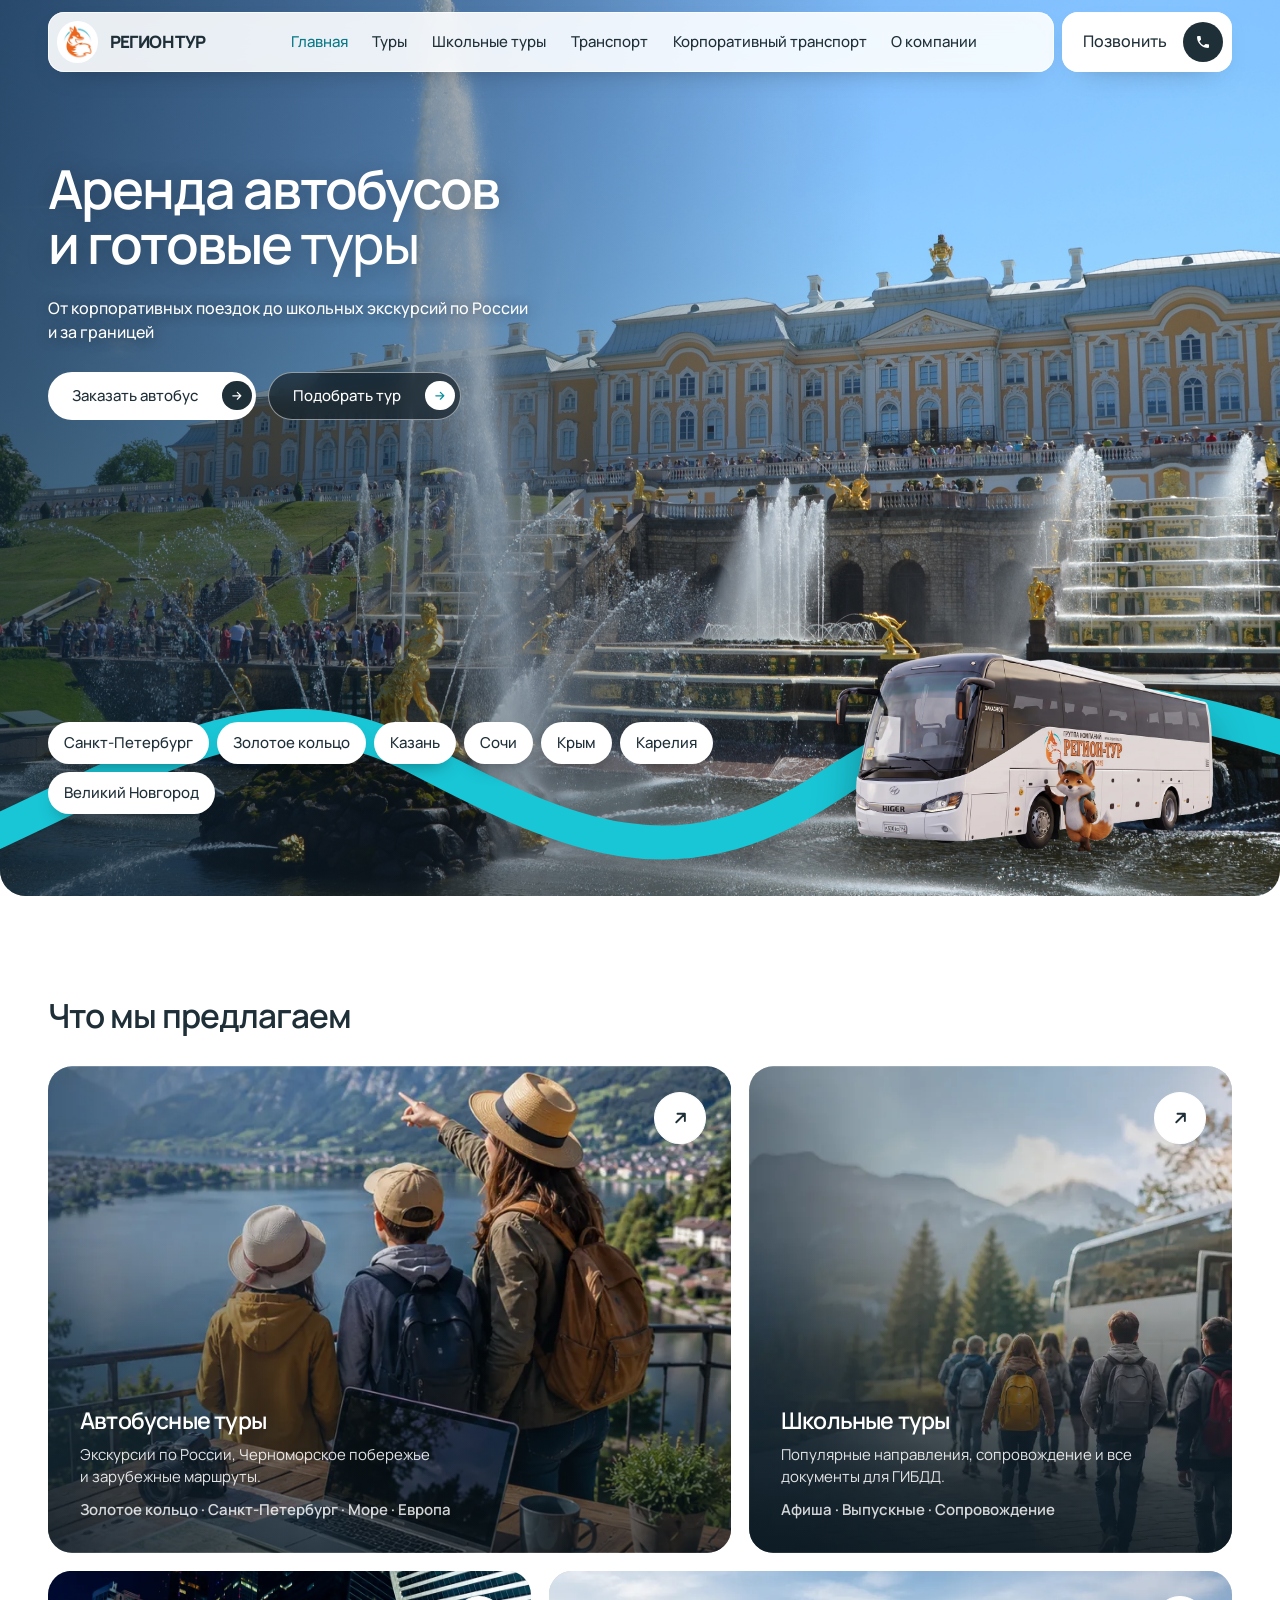
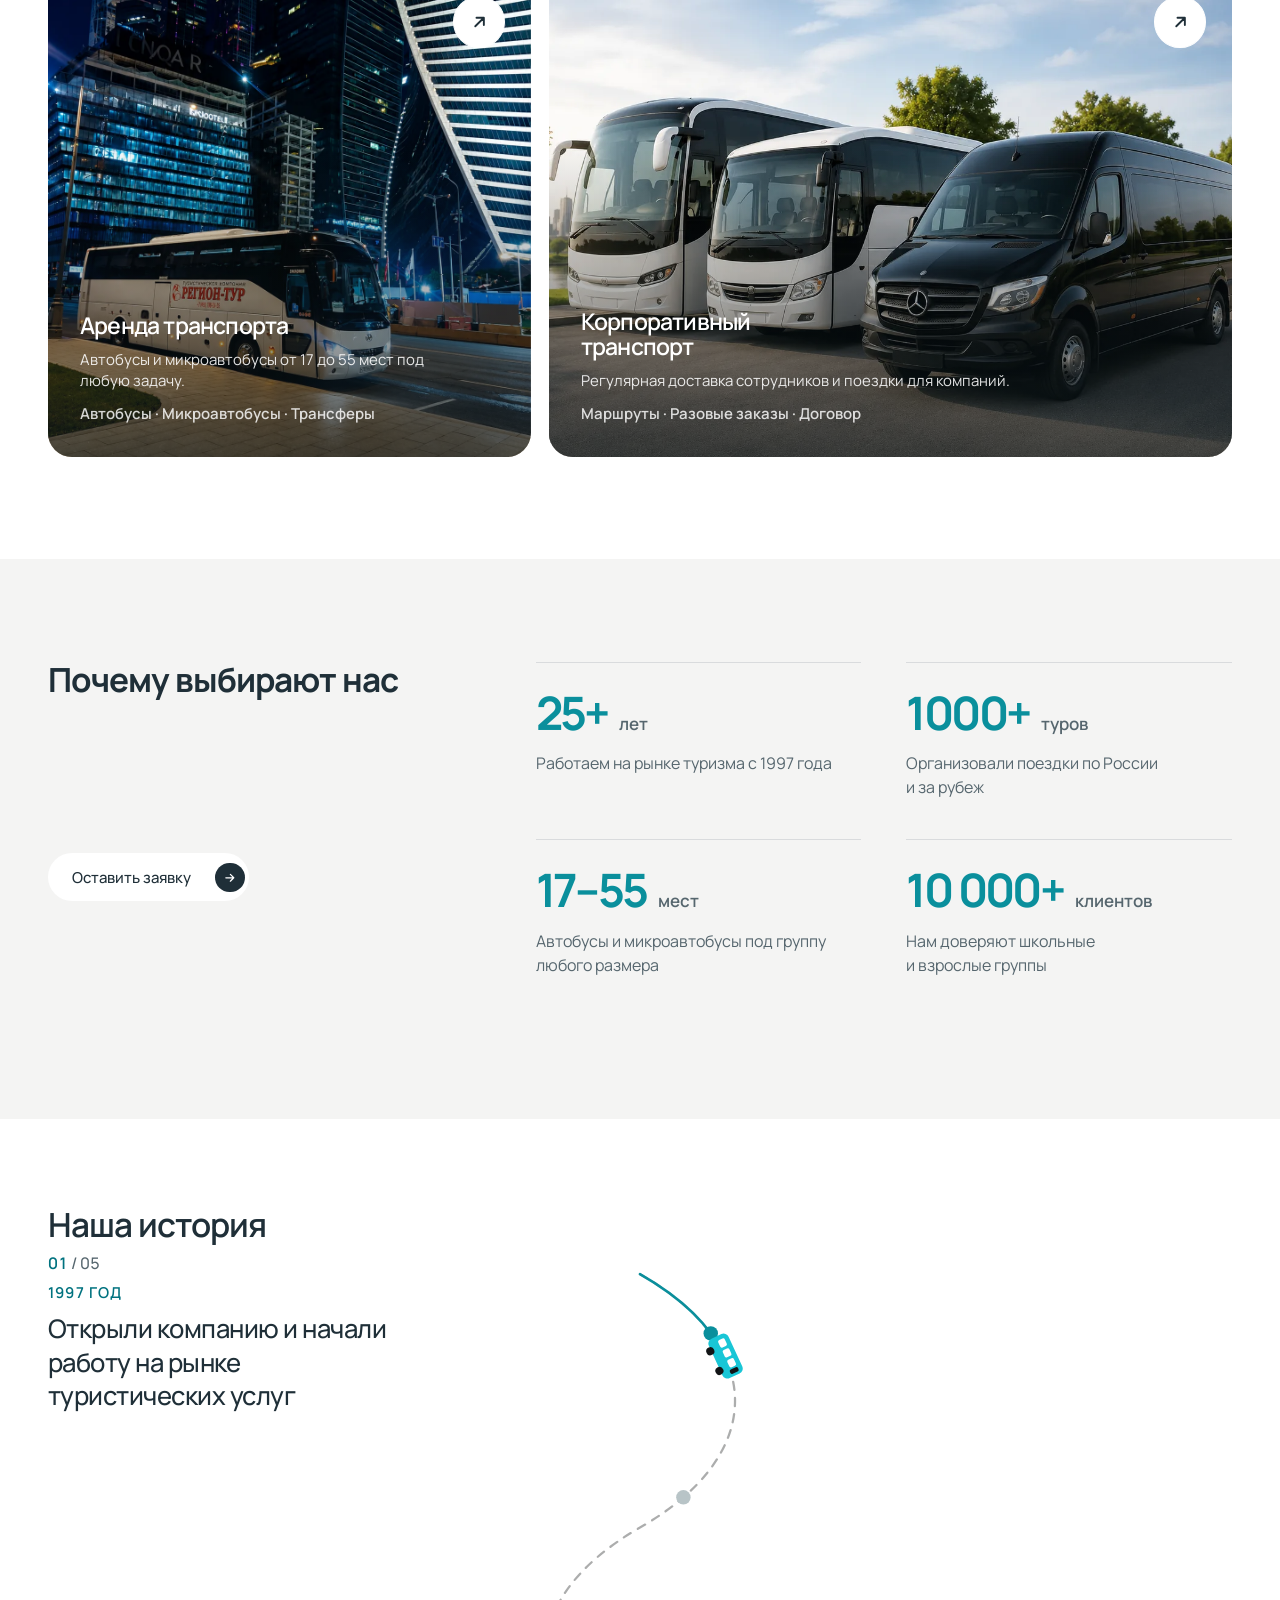
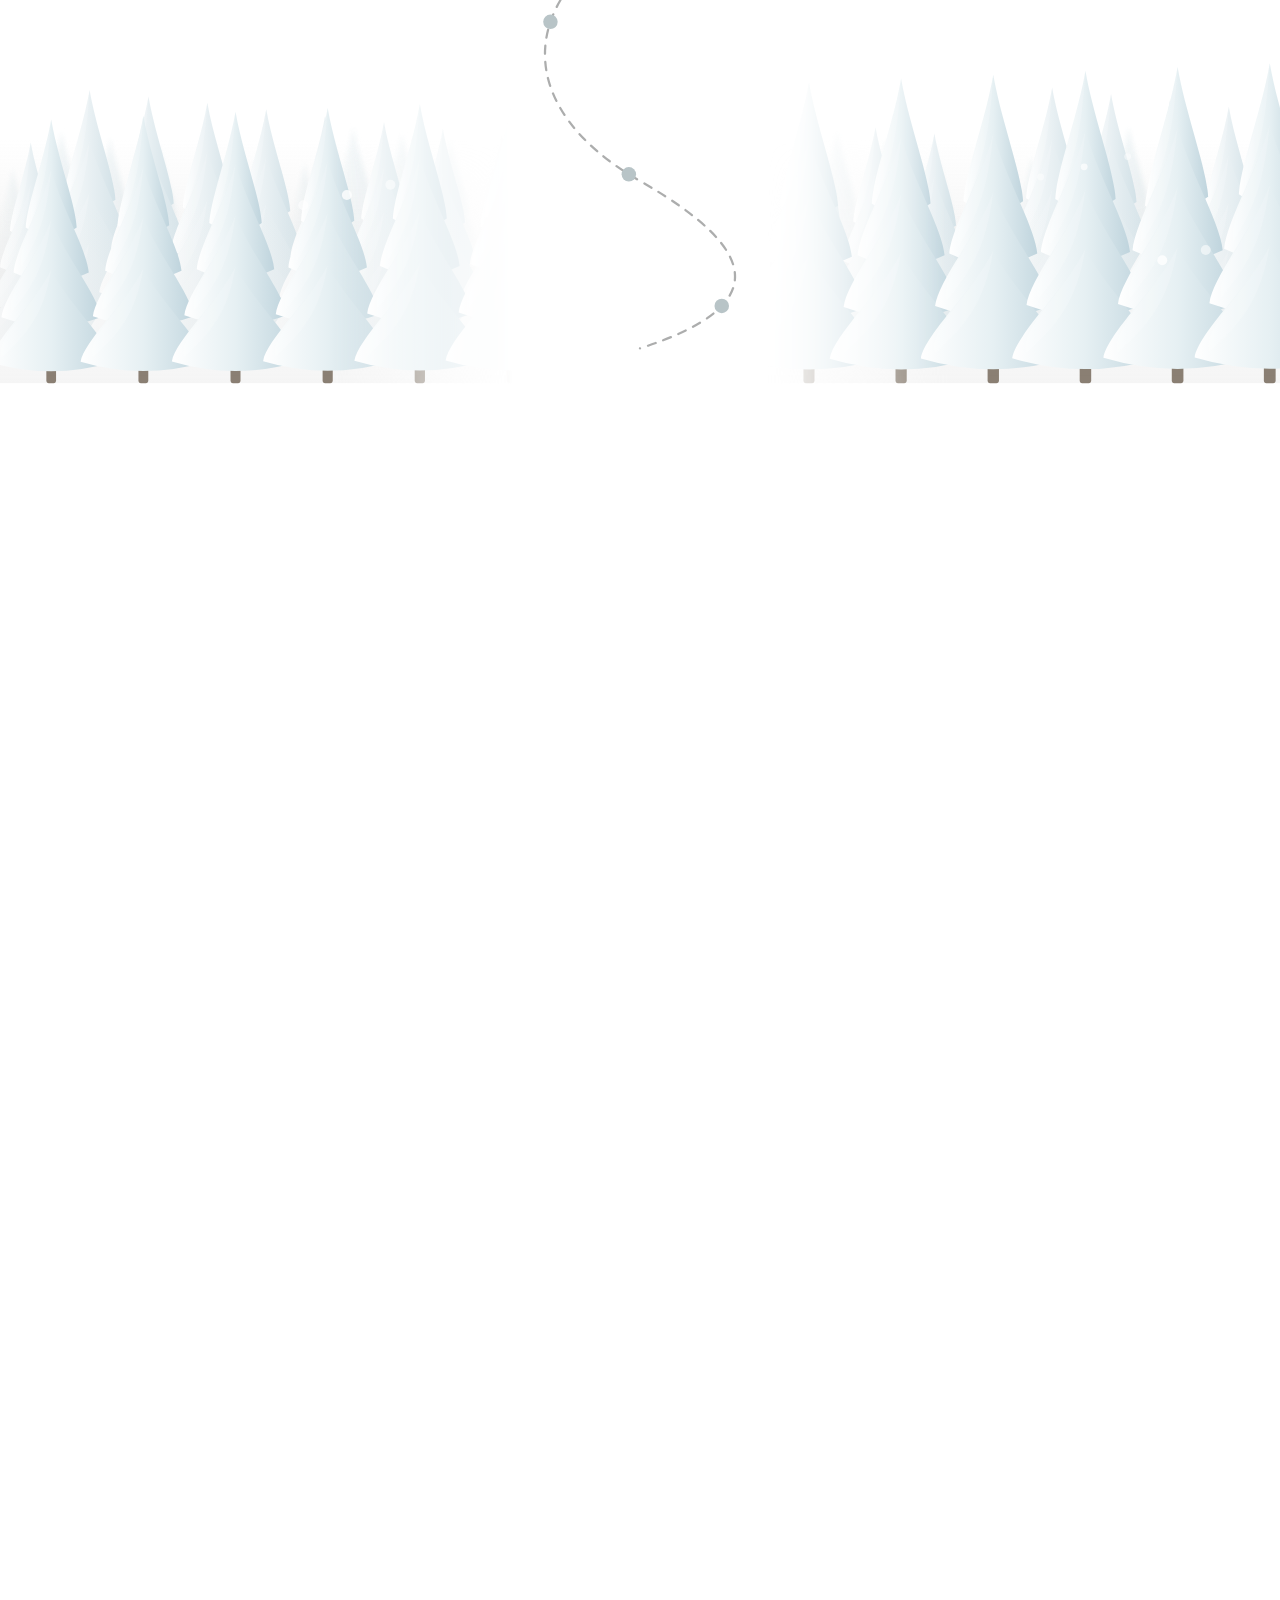
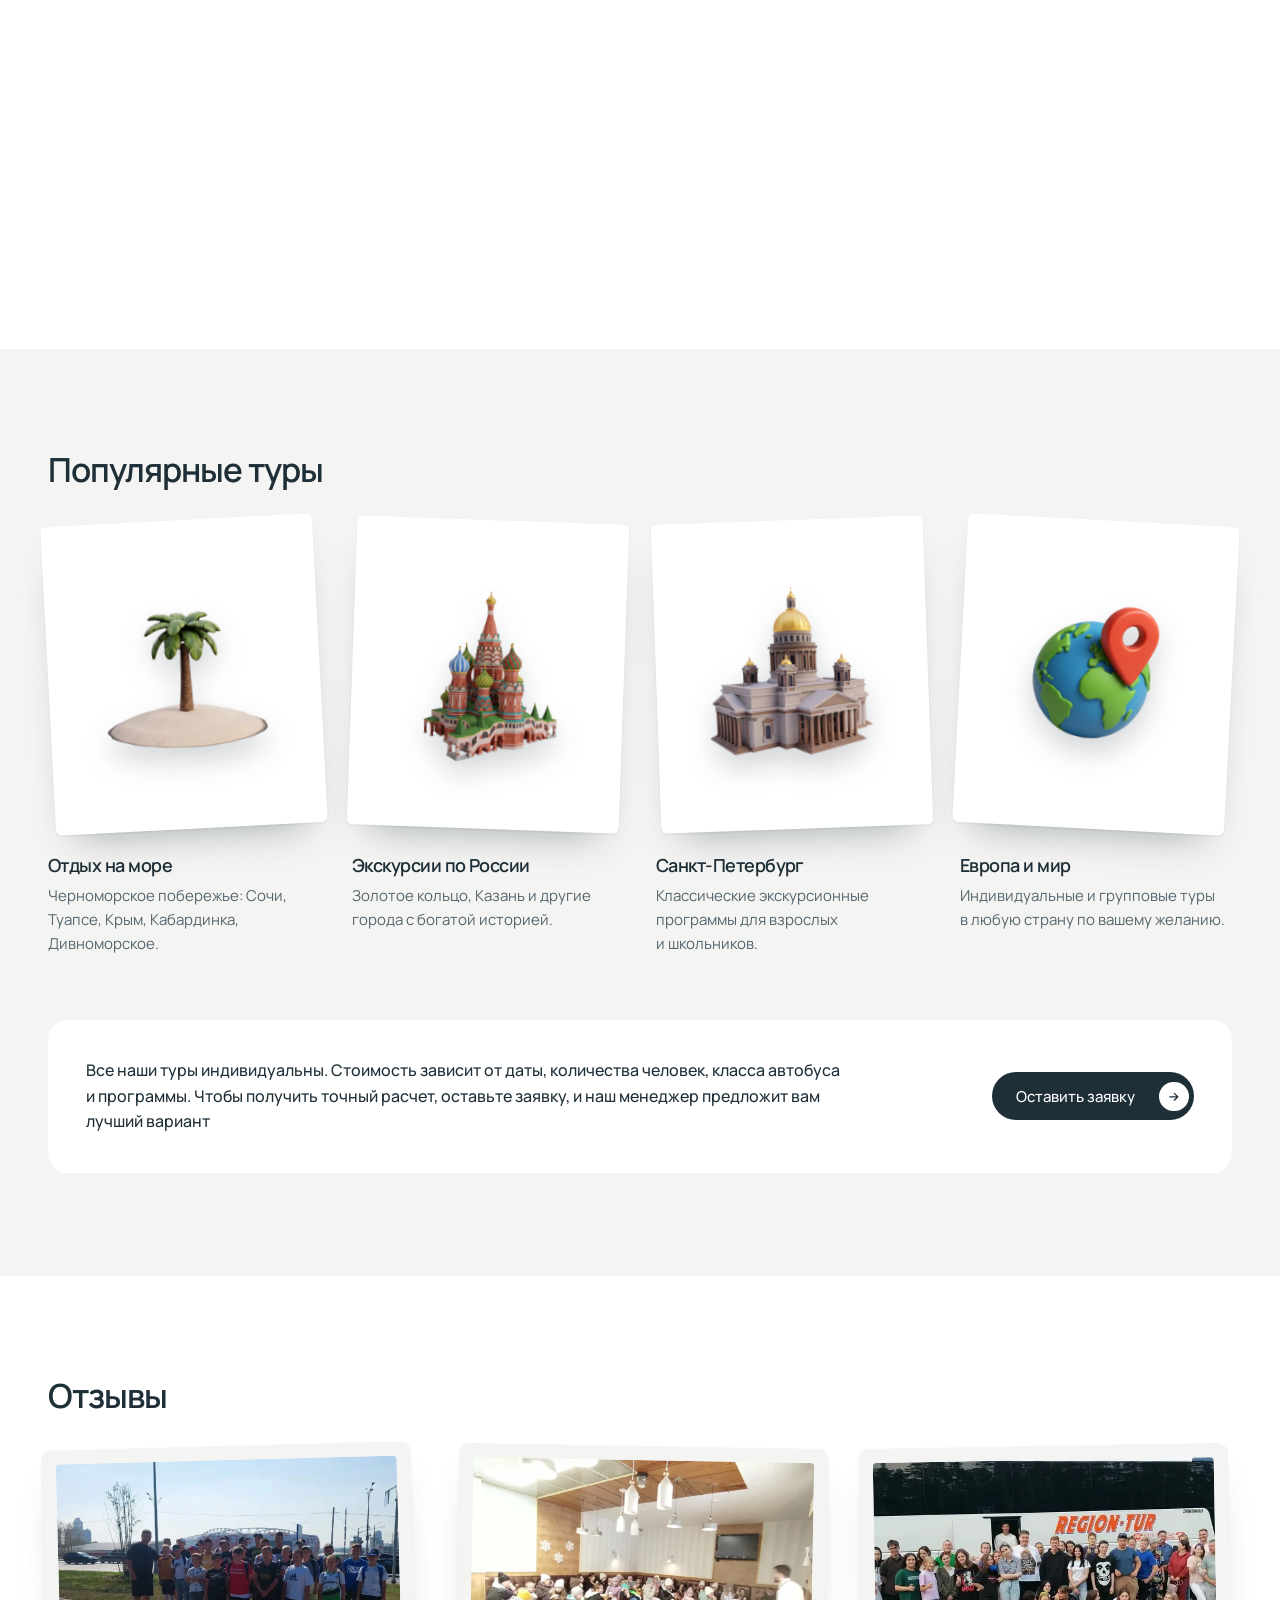
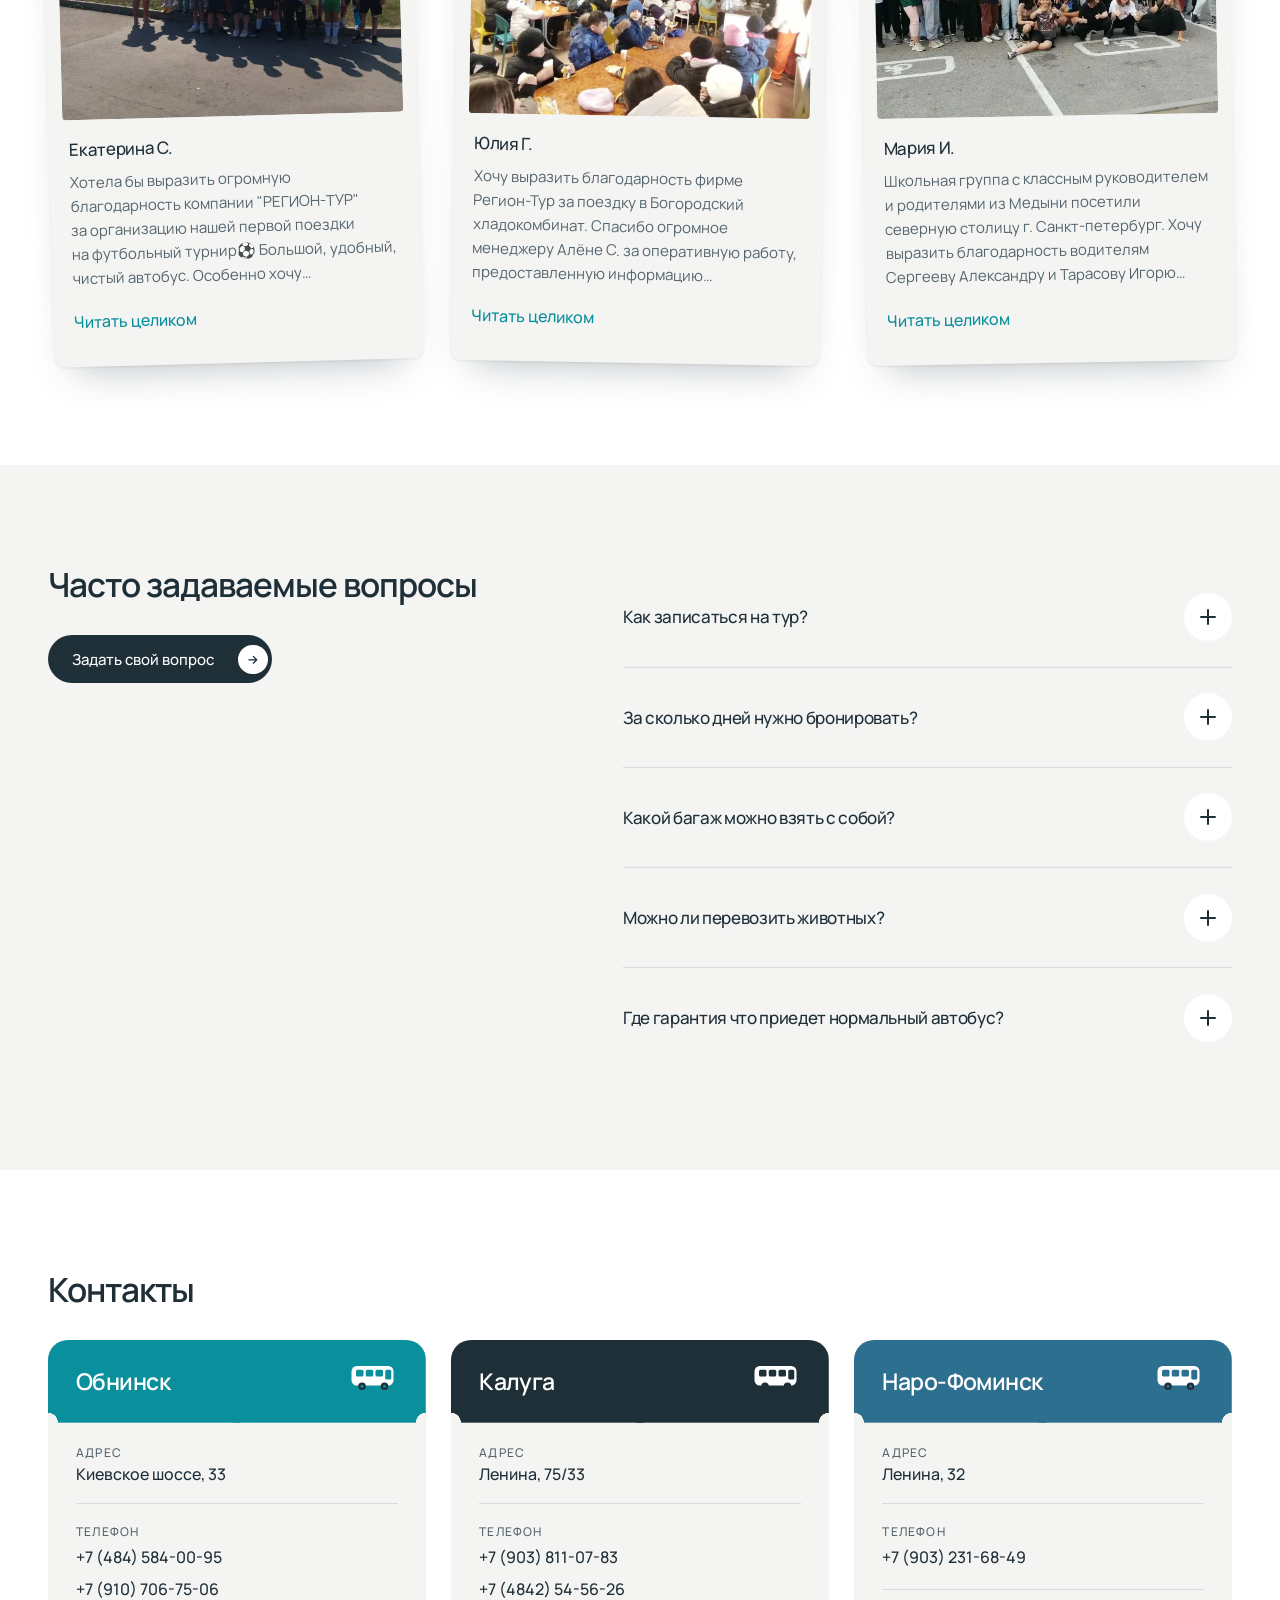
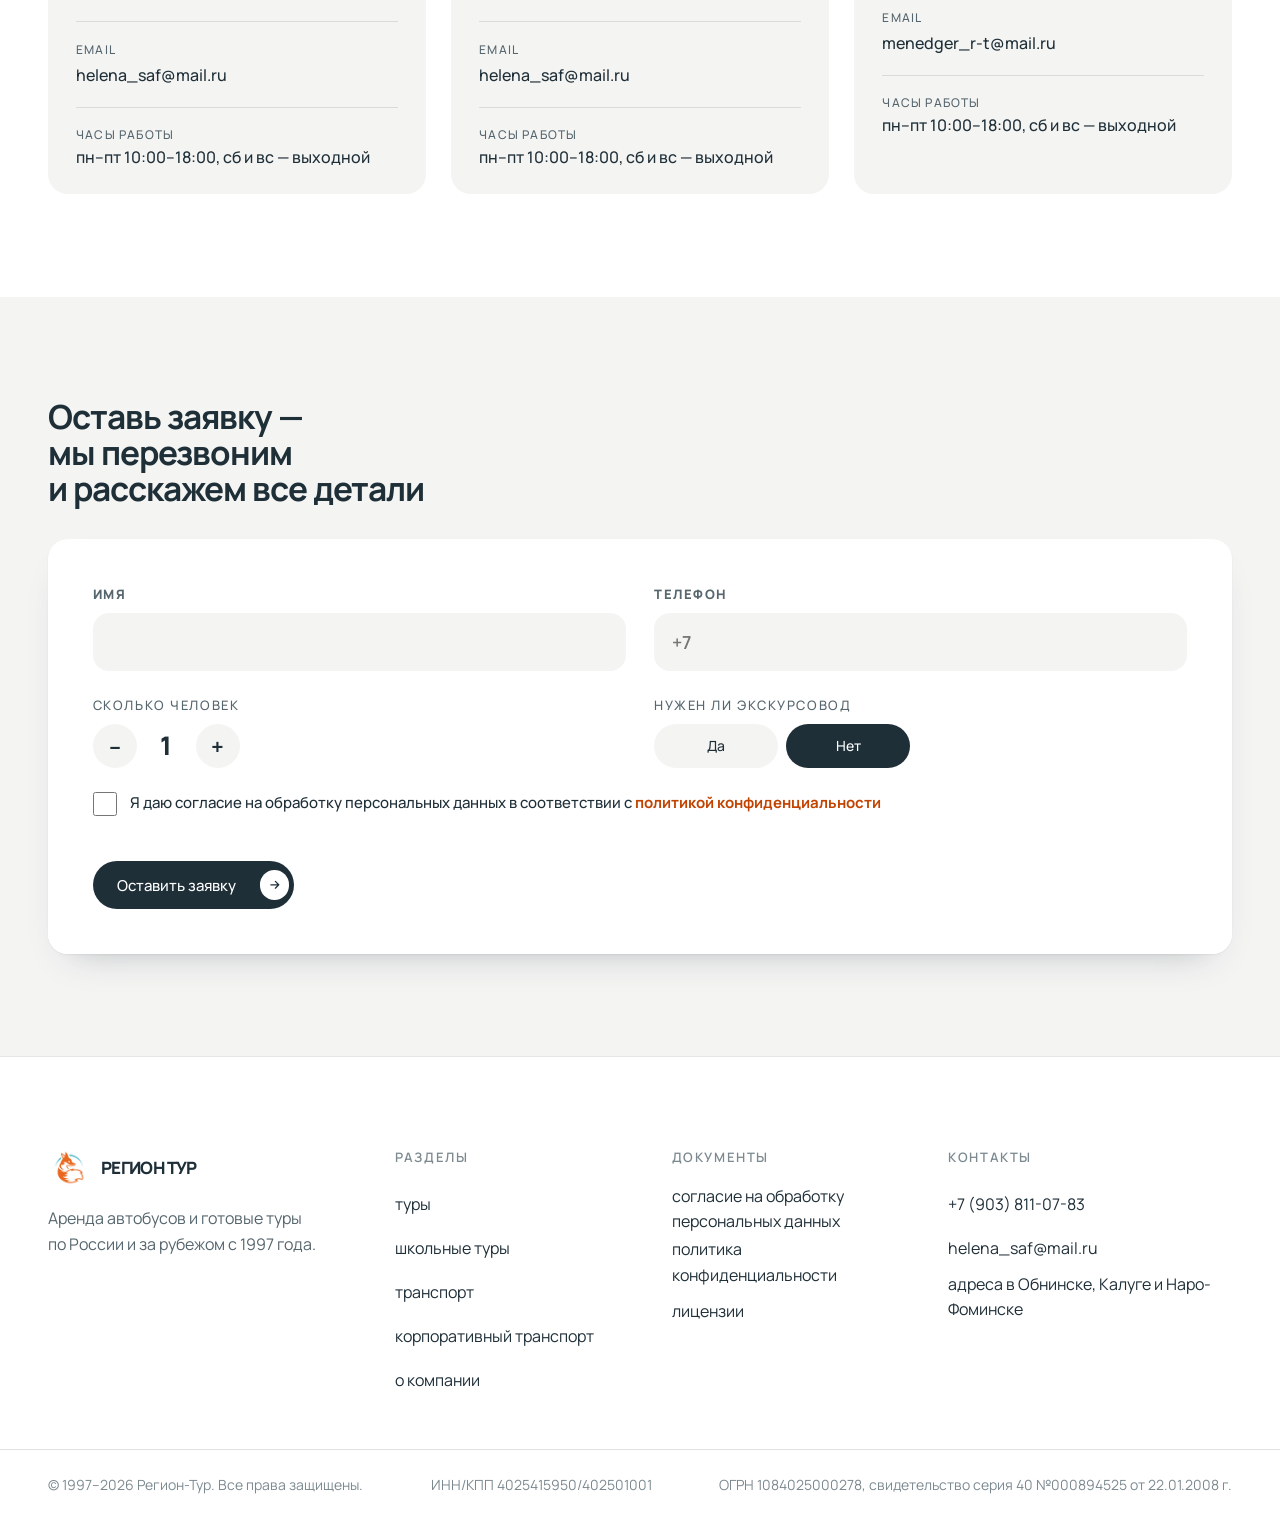
==== commit 7840a1bb: "Адаптировать сетку сайта для телефонов, планшетов и широких мониторов" ====
--- a/new/index.html
+++ b/new/index.html
@@ -9,7 +9,7 @@
 <link rel="icon" href="images/favicon.png" type="image/png">
 <link rel="preconnect" href="https://fonts.googleapis.com"><link rel="preconnect" href="https://fonts.gstatic.com" crossorigin>
 <link href="https://fonts.googleapis.com/css2?family=Manrope:wght@400;500;600;700;800&display=swap" rel="stylesheet">
-<link rel="stylesheet" href="alt.css?v=school-events">
+<link rel="stylesheet" href="alt.css?v=responsive-grid">
 </head>
 <body class="pg-index">
 <header class="hd" id="top"><div class="hd__bar"><a class="hd__logo" href="#home"><img src="images/fox-logo.png" alt="" width="44" height="44"><b>РЕГИОН ТУР</b></a><nav class="hd__nav" aria-label="Основная навигация"><a href="#home" aria-current="page">Главная</a><a href="#bustour">Туры</a><a href="#schooltours">Школьные туры</a><a href="#transport">Транспорт</a><a href="#corporatetransport">Корпоративный транспорт</a><a href="#about">О компании</a></nav><button class="hd__burger" type="button" aria-label="Открыть меню" aria-expanded="false" aria-controls="mnav"><i></i><i></i></button></div><details class="phone-choice"><summary class="hd__cta" aria-label="Позвонить"><span>Позвонить</span><svg viewBox="0 0 24 24" fill="currentColor" aria-hidden="true"><path d="M6.6 10.8a15 15 0 0 0 6.6 6.6l2.2-2.2a1 1 0 0 1 1-.25 11 11 0 0 0 3.6.6 1 1 0 0 1 1 1V20a1 1 0 0 1-1 1A17 17 0 0 1 3 4a1 1 0 0 1 1-1h3.5a1 1 0 0 1 1 1c0 1.25.2 2.45.6 3.6a1 1 0 0 1-.25 1z"/></svg></summary><div class="phone-choice__links"><a href="tel:+79106040200">+7 (910) 604-02-00</a><a href="tel:+79107067506">+7 (910) 706-75-06</a></div></details></header>
@@ -327,7 +327,7 @@
   <div class="wrap ft__legal"><span>© 1997–2026 Регион-Тур. Все права защищены.</span><span>ИНН/КПП 4025415950/402501001</span><span>ОГРН 1084025000278, свидетельство серия 40 №000894525 от 22.01.2008 г.</span></div>
 </footer>
 <details class="phone-choice"><summary class="fab"><span>Позвонить</span><svg viewBox="0 0 24 24" fill="currentColor" aria-hidden="true"><path d="M6.6 10.8a15 15 0 0 0 6.6 6.6l2.2-2.2a1 1 0 0 1 1-.25 11 11 0 0 0 3.6.6 1 1 0 0 1 1 1V20a1 1 0 0 1-1 1A17 17 0 0 1 3 4a1 1 0 0 1 1-1h3.5a1 1 0 0 1 1 1c0 1.25.2 2.45.6 3.6a1 1 0 0 1-.25 1z"/></svg></summary><div class="phone-choice__links"><a href="tel:+79106040200">+7 (910) 604-02-00</a><a href="tel:+79107067506">+7 (910) 706-75-06</a></div></details>
-<script src="alt.js?v=road-angle"></script>
+<script src="alt.js?v=responsive-grid"></script>
 <script>
 (function(){
   var sec=document.getElementById('история'); if(!sec) return;
--- a/new/alt.css
+++ b/new/alt.css
@@ -9,7 +9,7 @@
   --paper:#F3EFE8; --sand:#EADFCF; --sky:#D7ECF1; --card:#fff;
   --ink:#0B2A33; --ink-2:#4A5F66; --line:rgba(var(--ink-rgb),.12);
   --orange:#FE5C00; --orange-d:#D94A00; --orange-ink:#B83F00; --teal:#00C0D1; --teal-ink:#006B76;
-  --wrap:82rem; --gut:clamp(1.25rem,4vw,3rem); --sec:clamp(5rem,10vw,9rem);
+  --wrap:clamp(82rem,92vw,166rem); --gut:clamp(1.25rem,4vw,3rem); --sec:clamp(5rem,10vw,9rem);
   --r:1.5rem; --ease:cubic-bezier(.2,.7,.2,1); --spring:cubic-bezier(.34,1.56,.64,1);
 }
 *,*::before,*::after{ box-sizing:border-box; }
@@ -628,7 +628,7 @@
 
 /* 3. «Почему выбирают нас»: заголовок слева, цифры справа сеткой 2×2, тонкие линии, единый белый цвет цифр */
 .sec--ink .wrap:has(> .stats){ display:grid; grid-template-columns:minmax(0,4fr) minmax(0,7fr); column-gap:clamp(2.5rem,7vw,7rem); align-items:start; }
-.sec--ink .wrap:has(> .stats) > .h2{ grid-column:1; grid-row:1; margin-bottom:2.5rem; max-width:9ch; }
+.sec--ink .wrap:has(> .stats) > .h2{ grid-column:1; grid-row:1; margin-bottom:2.5rem; max-width:100%; }
 .sec--ink .wrap:has(> .stats) > .btn{ grid-column:1; grid-row:2; justify-self:start; }
 .sec--ink .wrap:has(> .stats) > .stats{ grid-column:2; grid-row:1 / span 2; }
 .stats{ grid-template-columns:repeat(2,minmax(0,1fr)); column-gap:clamp(1.5rem,3.5vw,3.5rem); border-top:0; margin:0; }
@@ -1777,3 +1777,27 @@
   .corp-services__photo { height: auto; aspect-ratio: 16 / 9; }
   .corp-services__list { padding-block: 4px; }
 }
+
+/* Общие поля шапки, обложки и содержимого. */
+.hd, .hd.is-solid {
+  max-width: calc(var(--wrap) - 2 * var(--gut));
+  margin-inline: auto;
+}
+@media (min-width: 1600px) {
+  html { font-size: clamp(100%, calc(.65rem + .35vw), 175%); }
+  .hero__bus { right: max(var(--gut), calc((100% - var(--wrap)) / 2 + var(--gut))); }
+}
+@media (min-width: 1800px) {
+  .offers:not(.offers--3) { grid-template-columns: repeat(4, minmax(0, 1fr)); }
+  .offers:not(.offers--3) > .offer:nth-child(n) {
+    grid-column: auto;
+    height: clamp(23rem, 23vw, 31rem);
+  }
+}
+@media (min-width: 641px) and (max-width: 900px) {
+  .offers:not(.offers--3) { grid-template-columns: repeat(2, minmax(0, 1fr)); }
+  .offers:not(.offers--3) > .offer:nth-child(n) { height: clamp(21rem, 43vw, 24rem); }
+}
+@media (max-width: 640px) {
+  .offers > .offer:nth-child(n) { height: clamp(20rem, 91vw, 24rem); }
+}
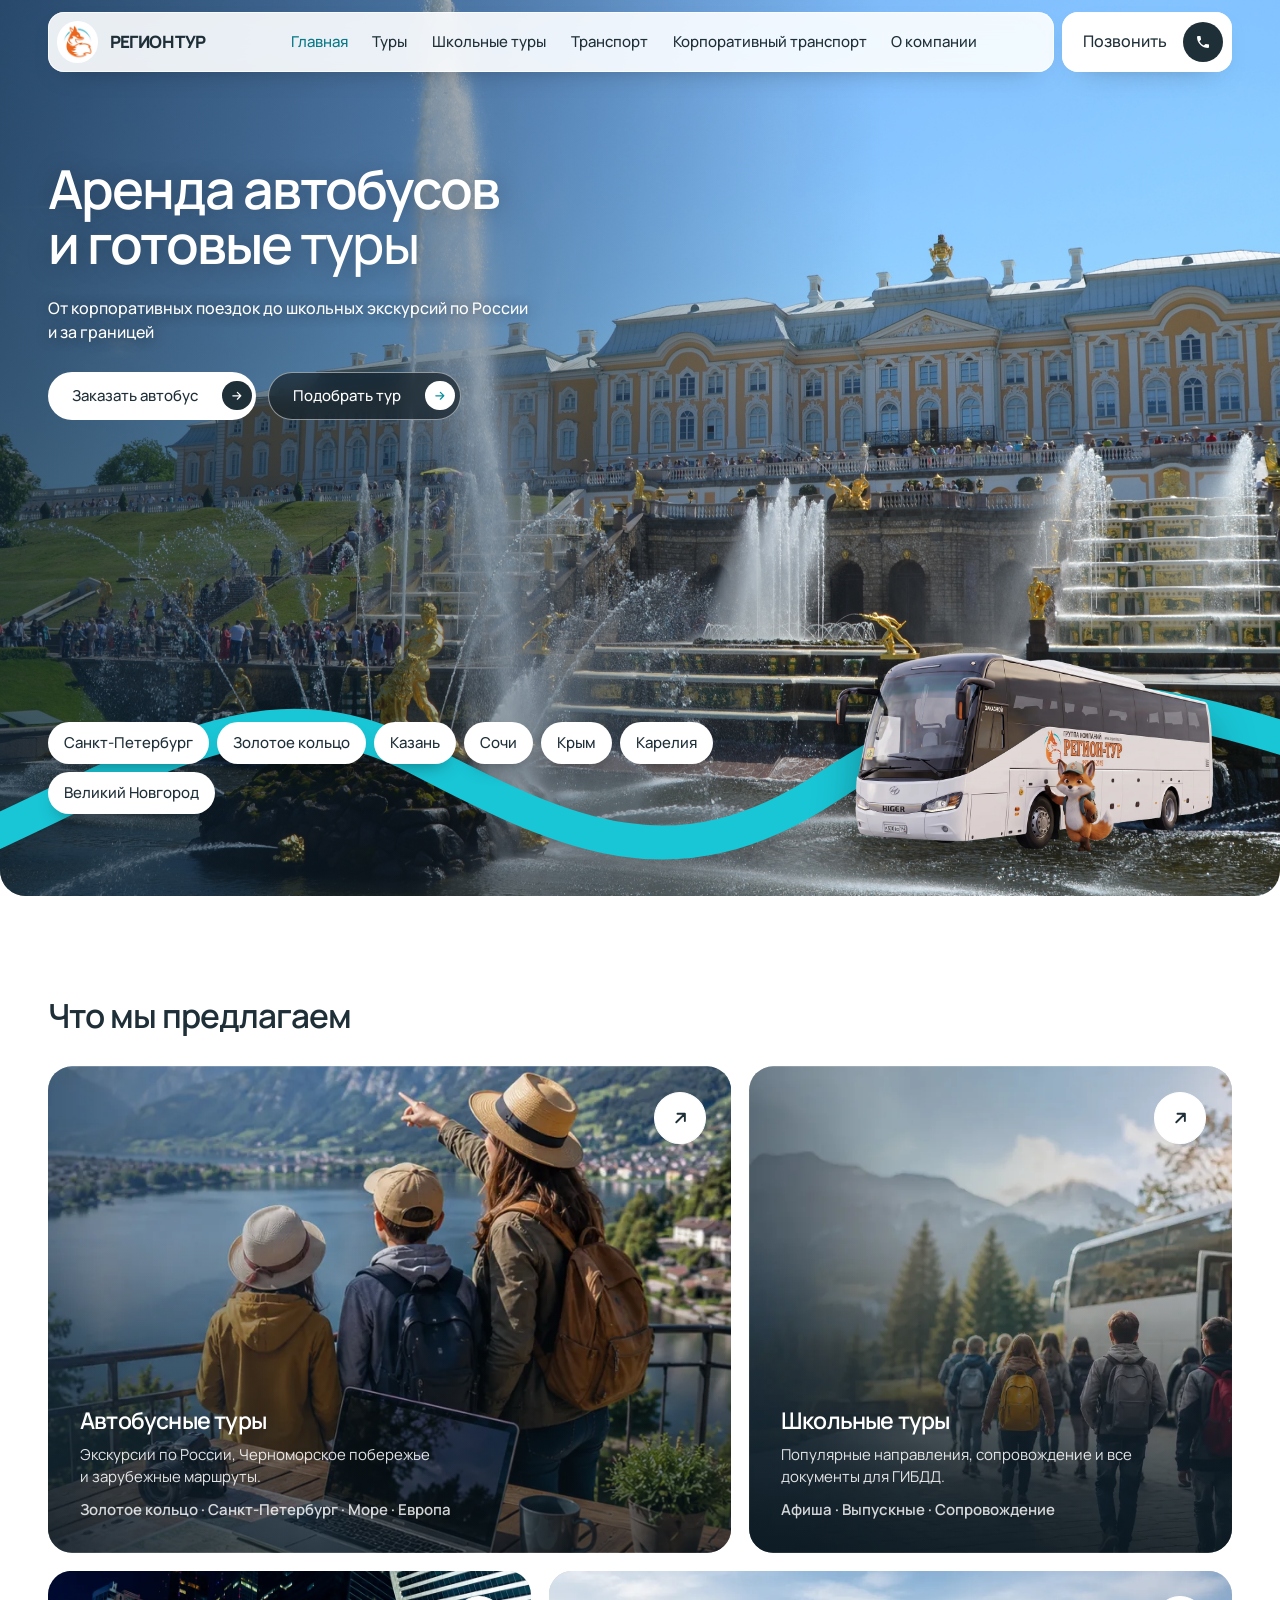
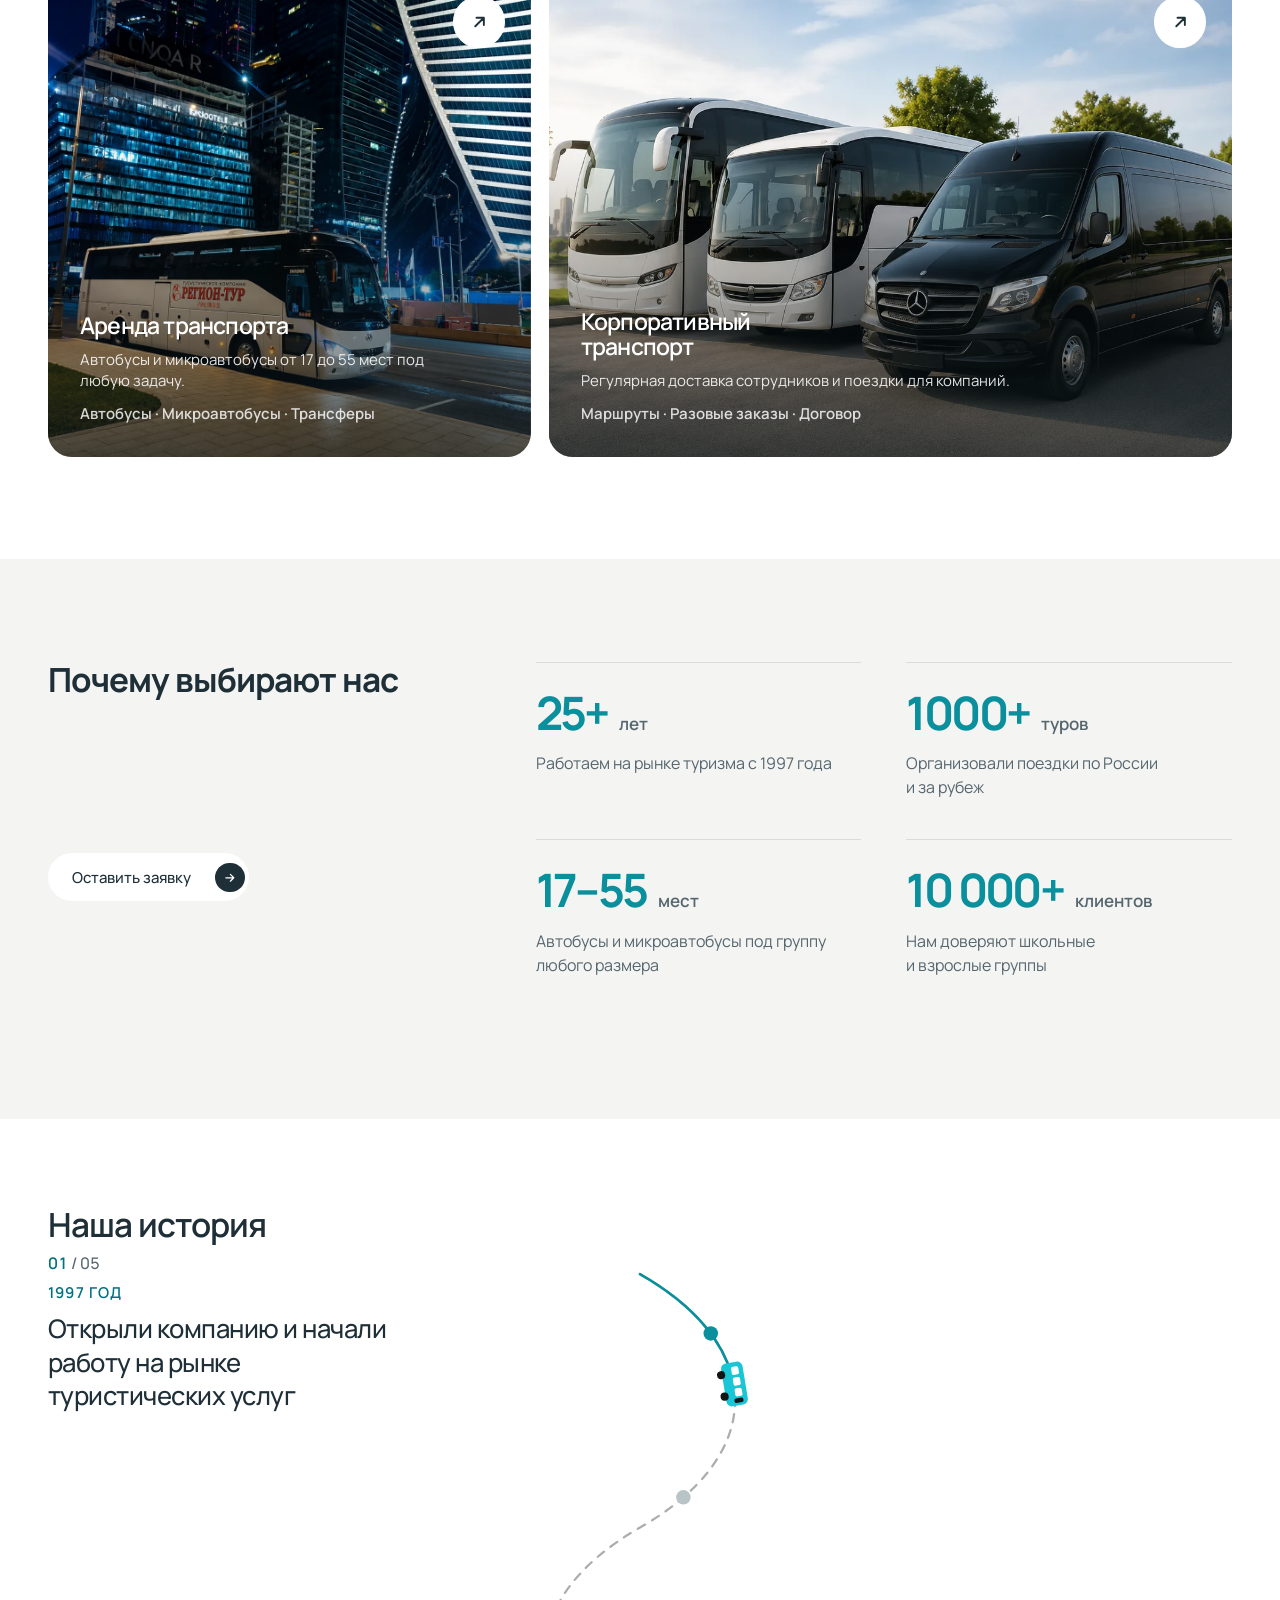
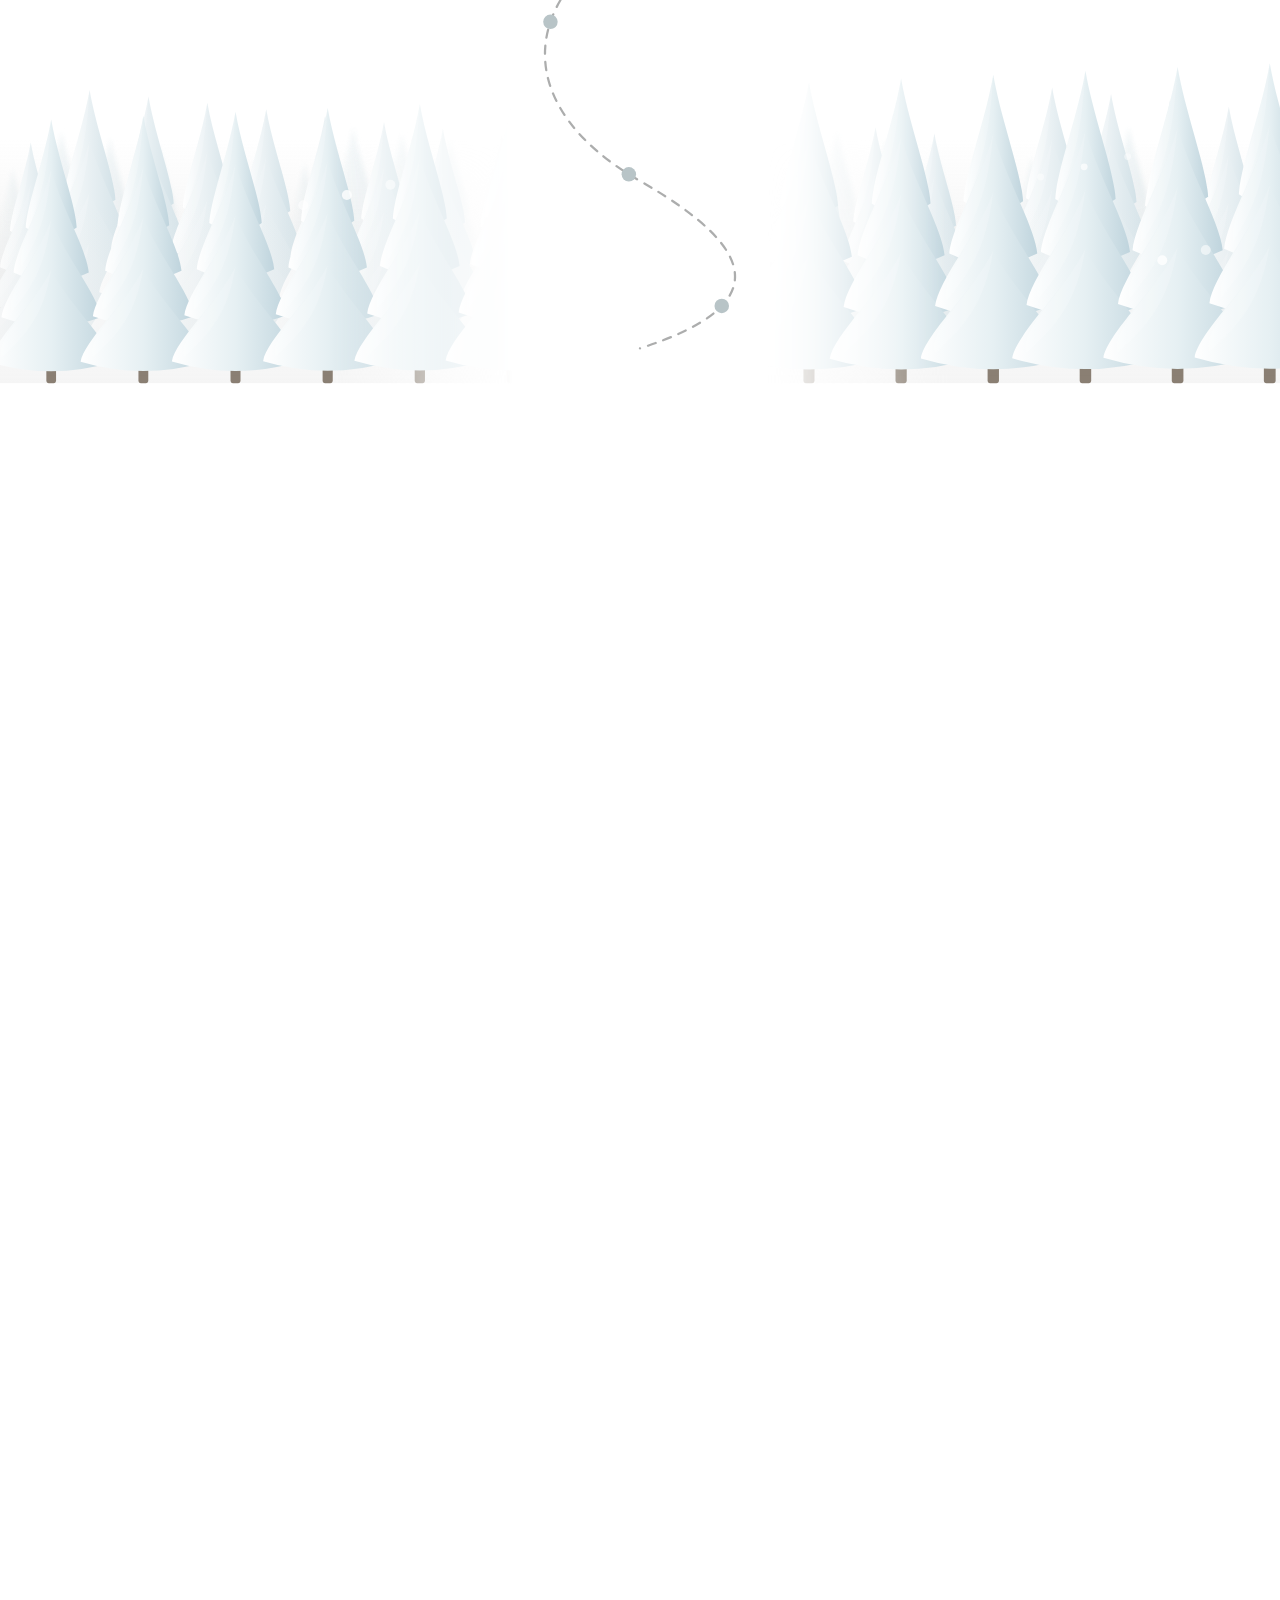
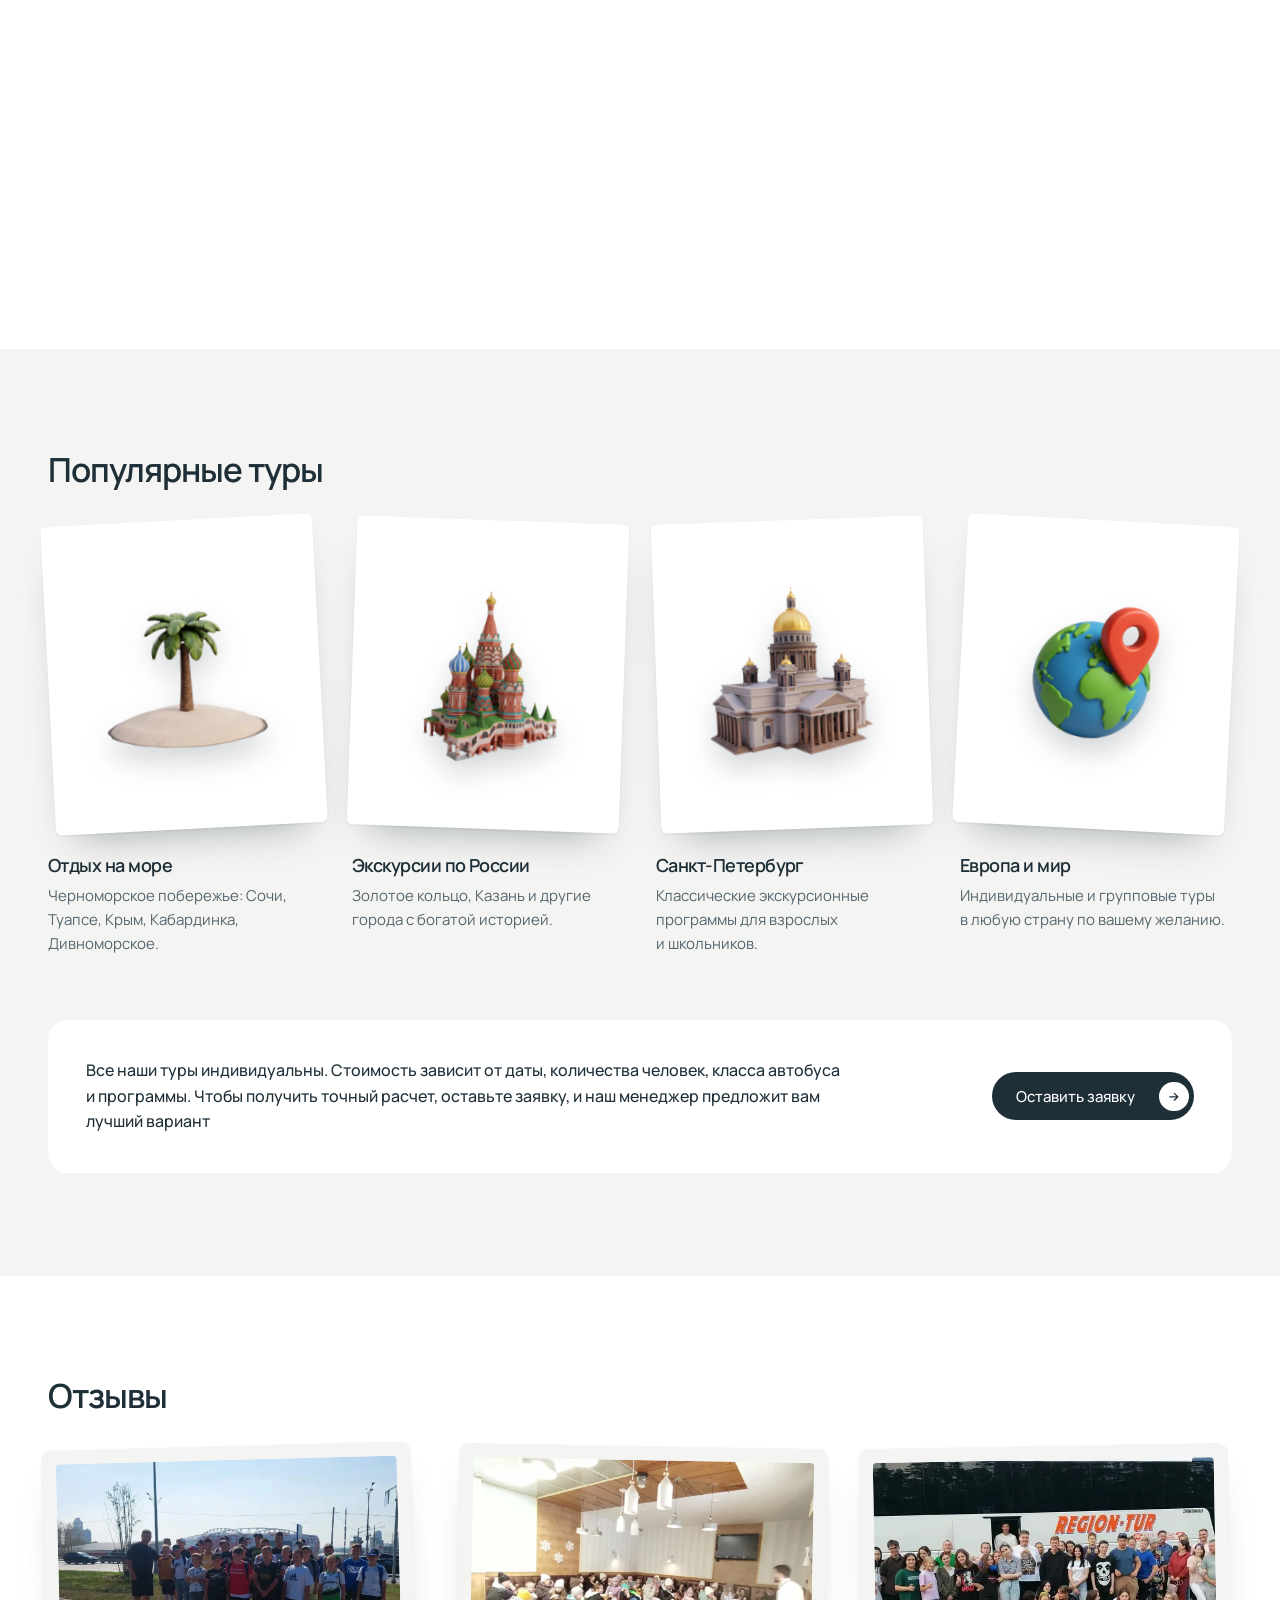
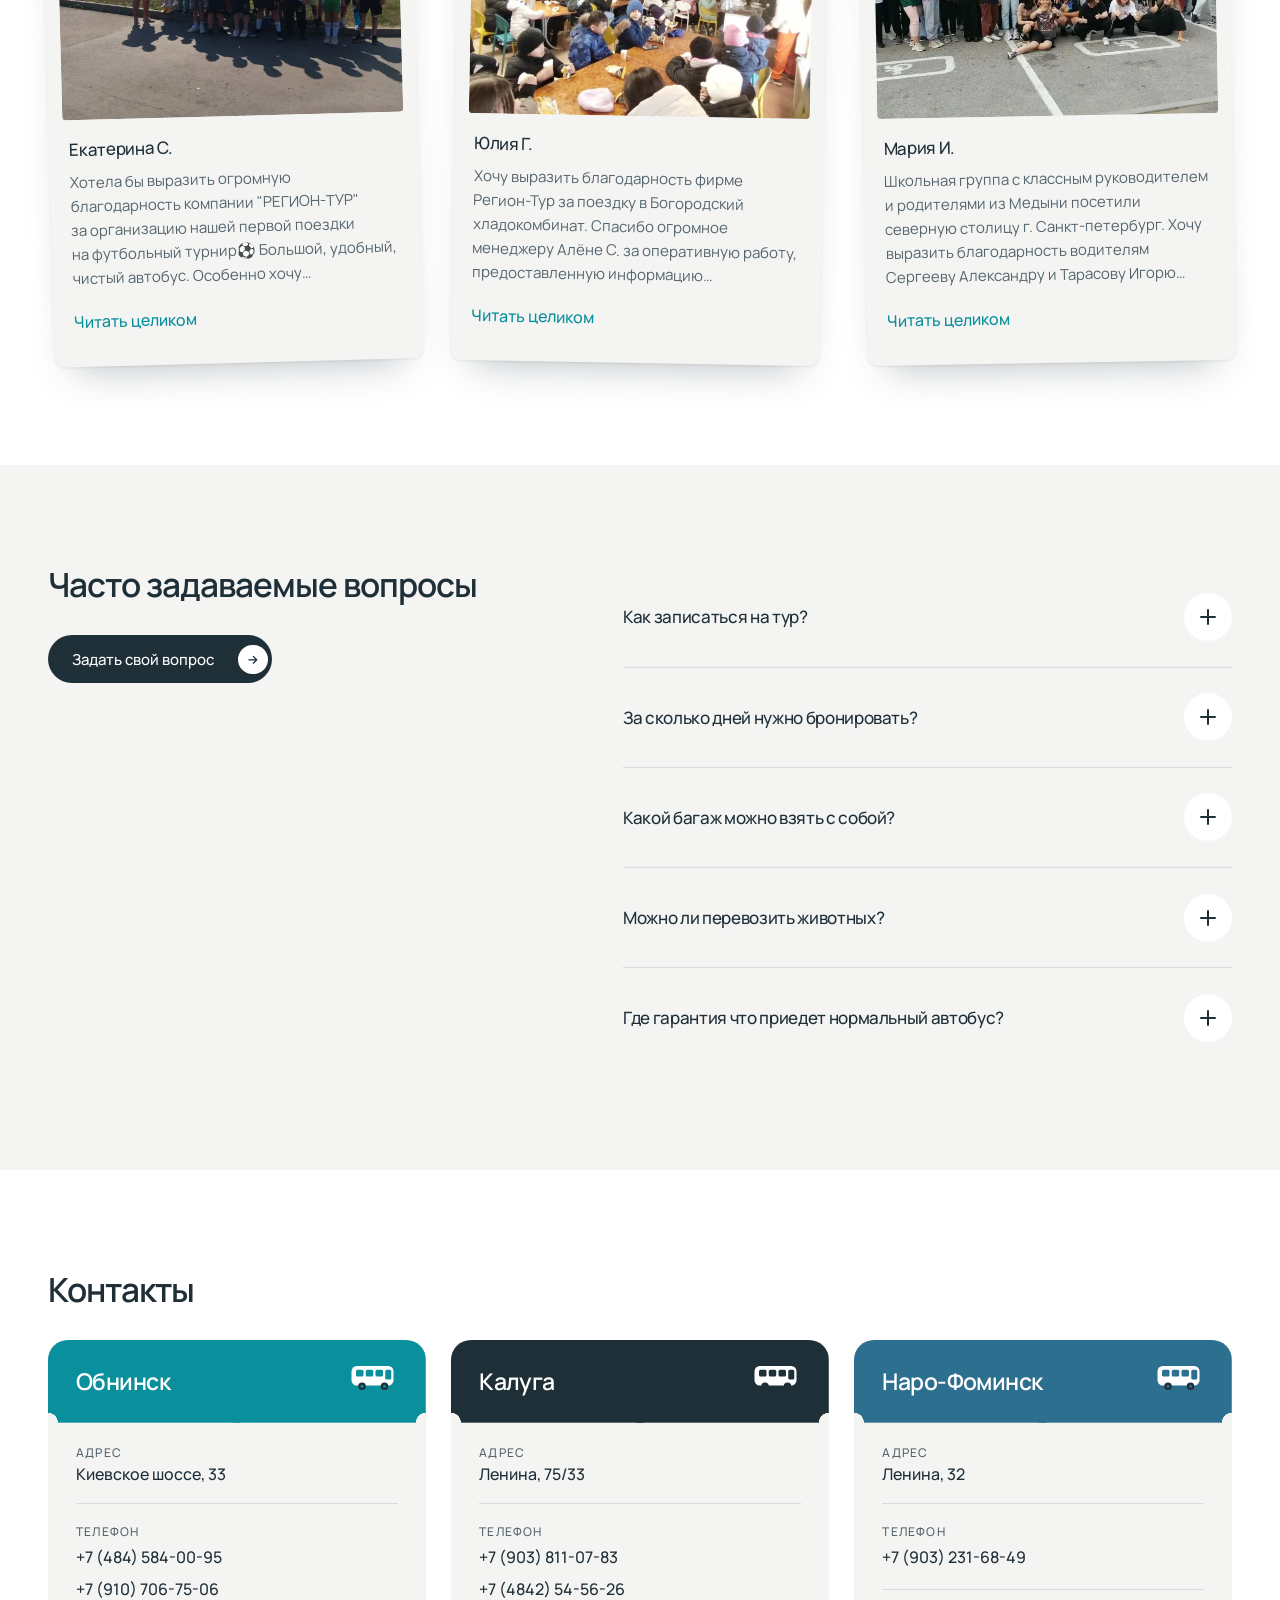
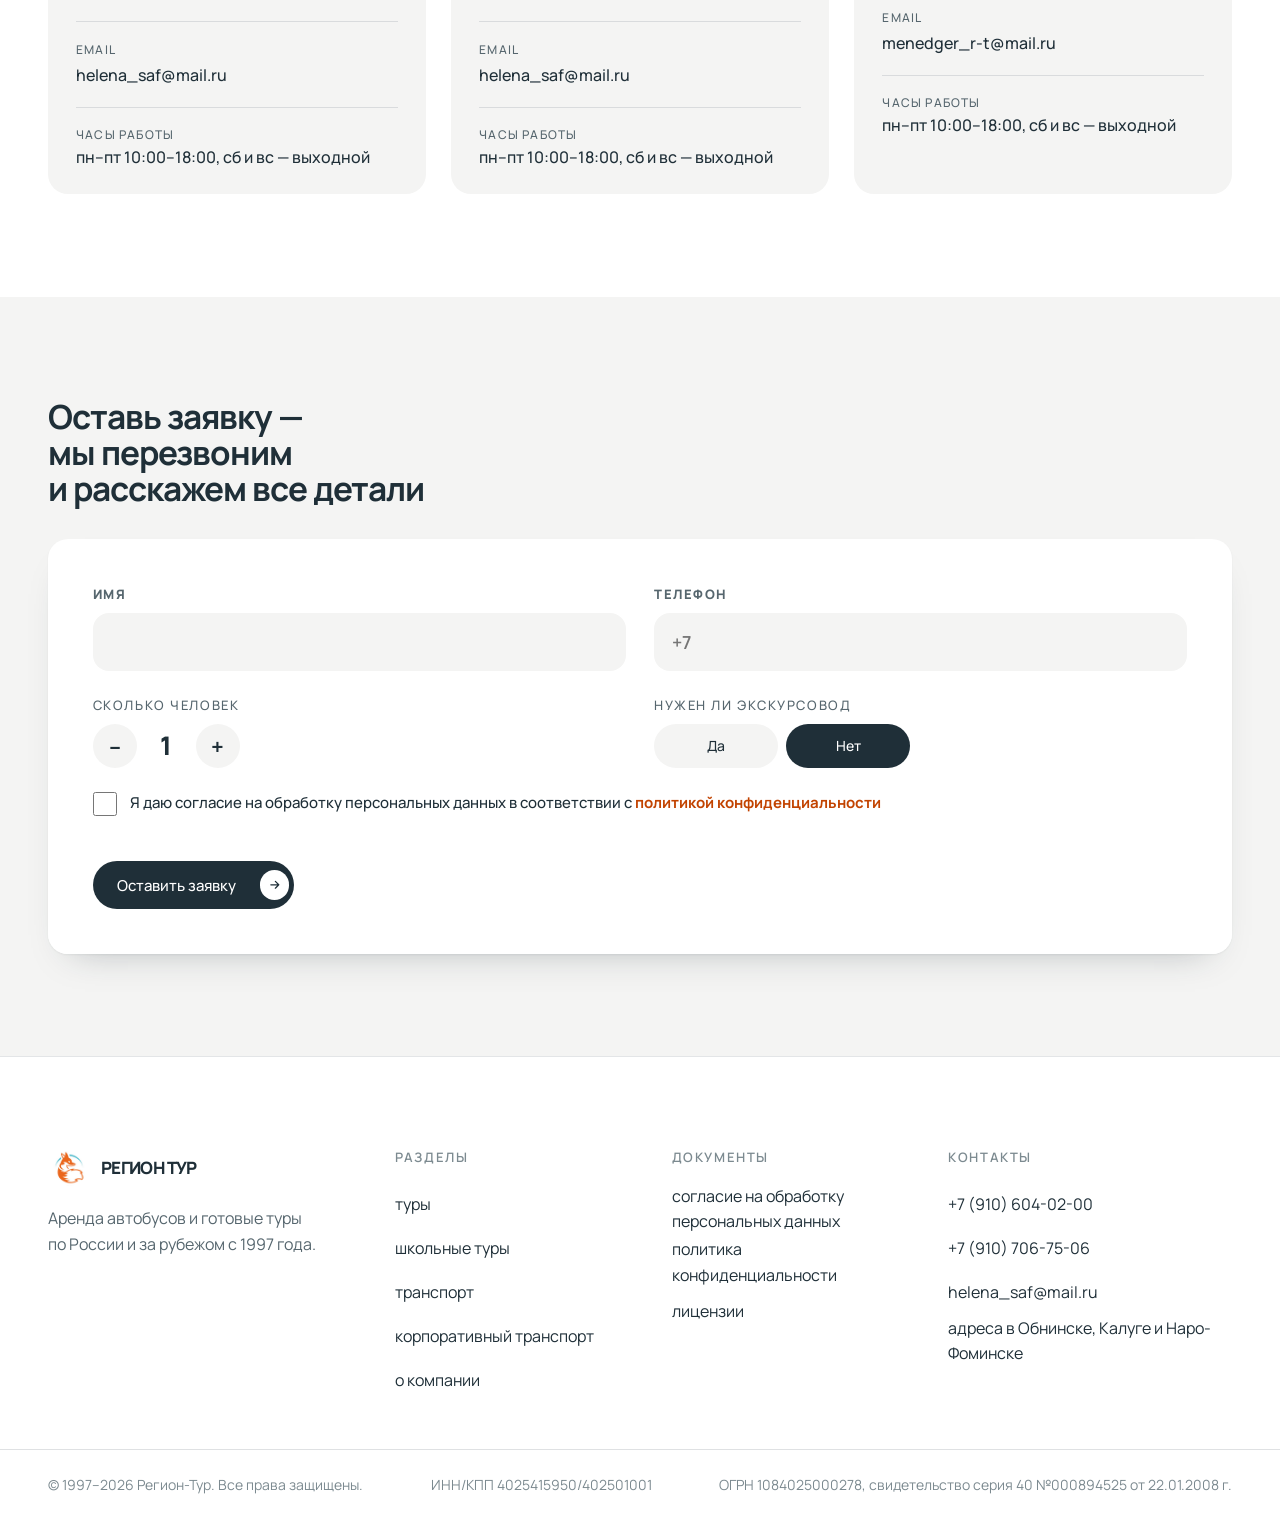
==== commit 4a5675a2: "Указать оба общих телефона в подвале всех страниц" ====
--- a/new/index.html
+++ b/new/index.html
@@ -322,7 +322,7 @@
     <div><a class="hd__logo" href="#home"><img src="images/fox-logo.png" alt="" width="44" height="44"><b>РЕГИОН ТУР</b></a><p>Аренда автобусов и&nbsp;готовые туры по&nbsp;России и&nbsp;за рубежом с&nbsp;1997&nbsp;года.</p></div>
     <div><h4>Разделы</h4><ul><li><a href="#bustour">туры</a></li><li><a href="#schooltours">школьные туры</a></li><li><a href="#transport">транспорт</a></li><li><a href="#corporatetransport">корпоративный транспорт</a></li><li><a href="#about">о компании</a></li></ul></div>
     <div><h4>Документы</h4><ul><li><a href="#">согласие на обработку персональных данных</a></li><li><a href="#">политика конфиденциальности</a></li><li><a href="#лицензии">лицензии</a></li></ul></div>
-    <div><h4>Контакты</h4><ul><li><a href="tel:+79038110783">+7 (903) 811-07-83</a></li><li><a href="mailto:helena_saf@mail.ru">helena_saf@mail.ru</a></li><li><a href="#контакты">адреса в Обнинске, Калуге и Наро-Фоминске</a></li></ul></div>
+    <div><h4>Контакты</h4><ul><li><a href="tel:+79106040200">+7 (910) 604-02-00</a></li><li><a href="tel:+79107067506">+7 (910) 706-75-06</a></li><li><a href="mailto:helena_saf@mail.ru">helena_saf@mail.ru</a></li><li><a href="#контакты">адреса в Обнинске, Калуге и Наро-Фоминске</a></li></ul></div>
   </div>
   <div class="wrap ft__legal"><span>© 1997–2026 Регион-Тур. Все права защищены.</span><span>ИНН/КПП 4025415950/402501001</span><span>ОГРН 1084025000278, свидетельство серия 40 №000894525 от 22.01.2008 г.</span></div>
 </footer>
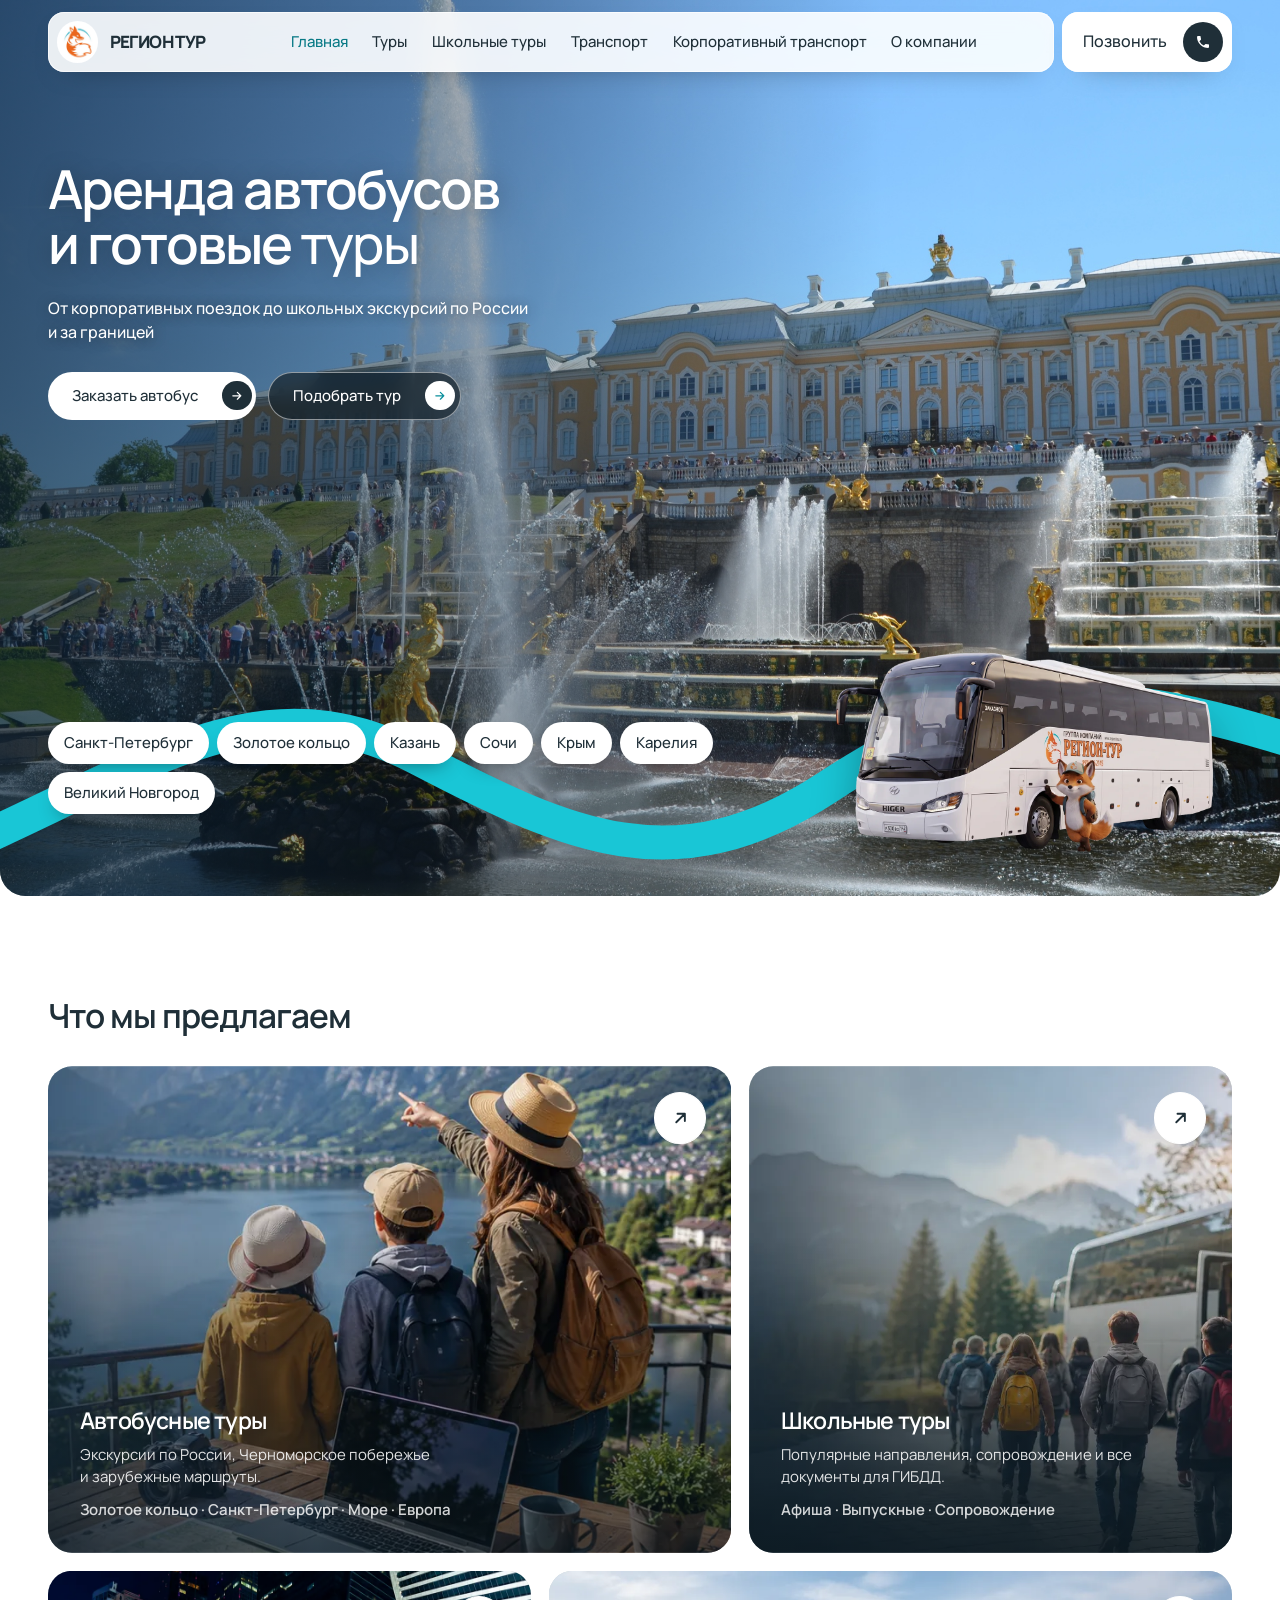
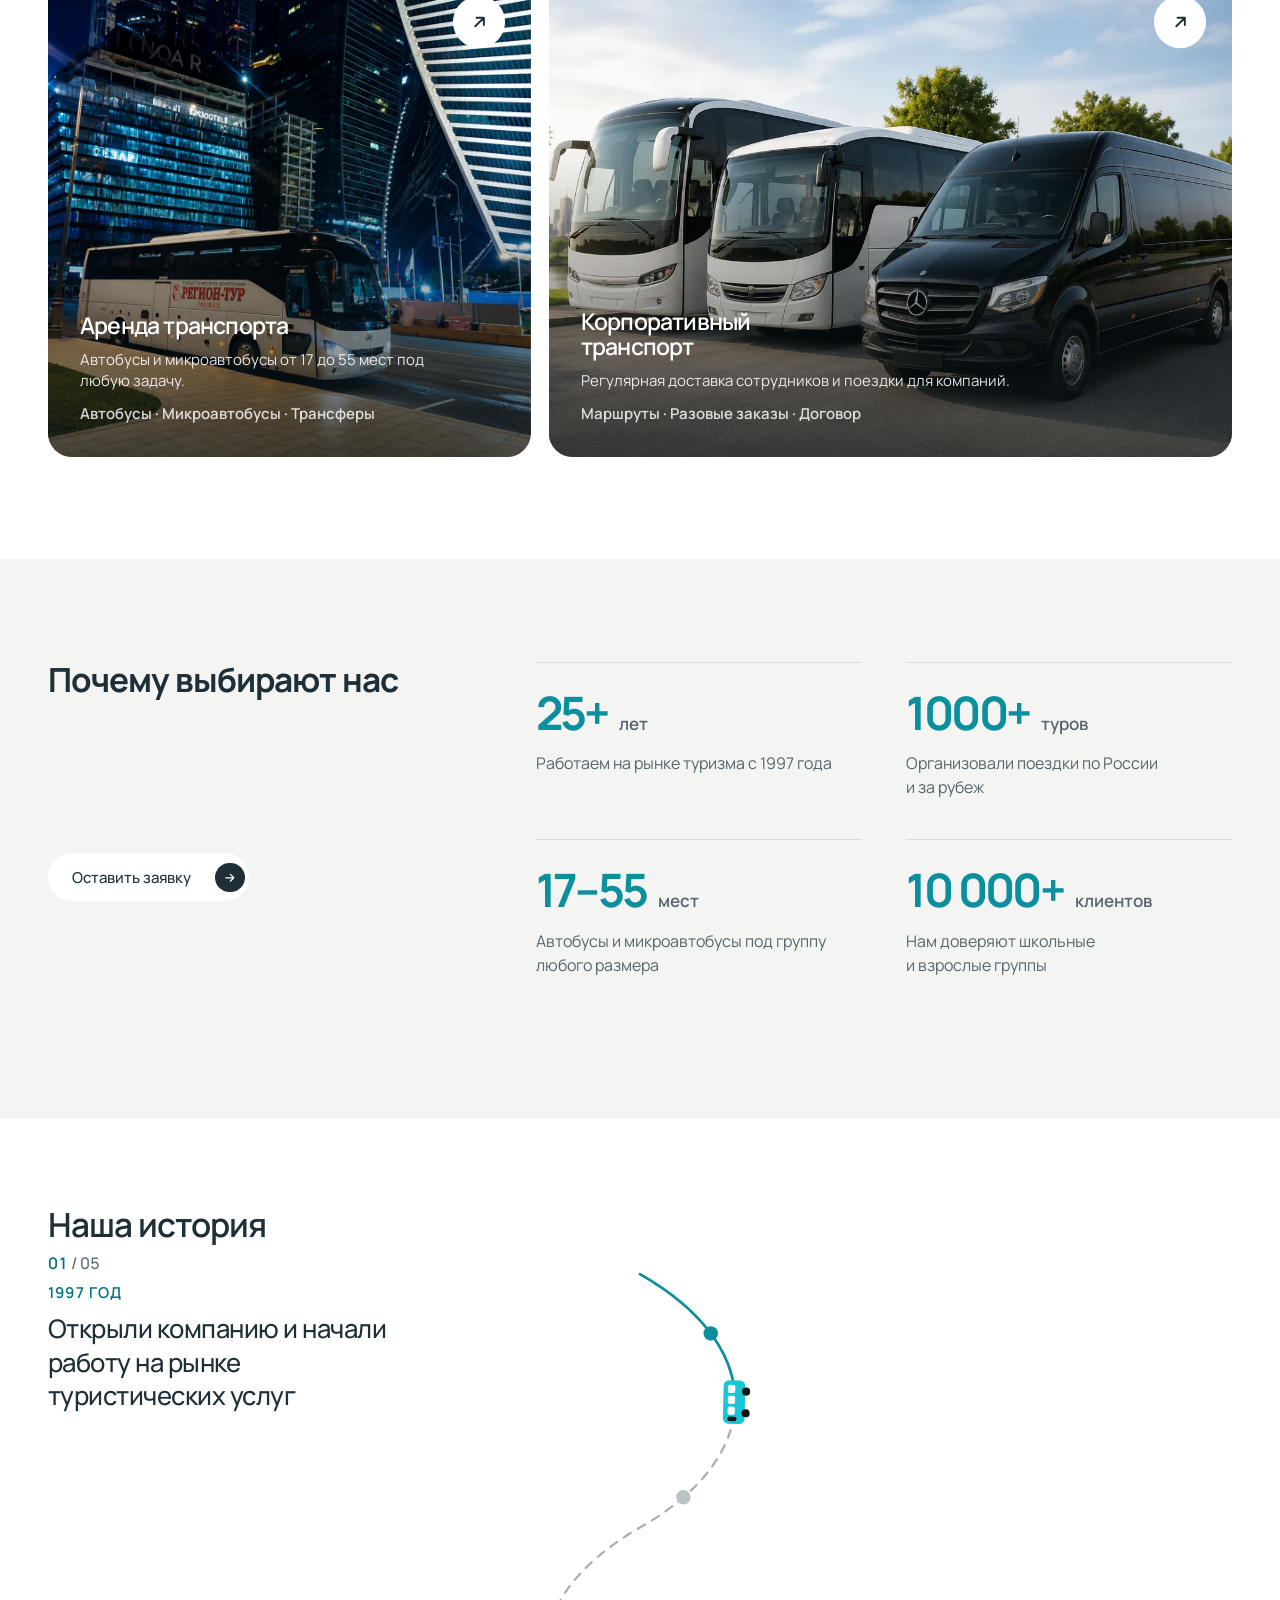
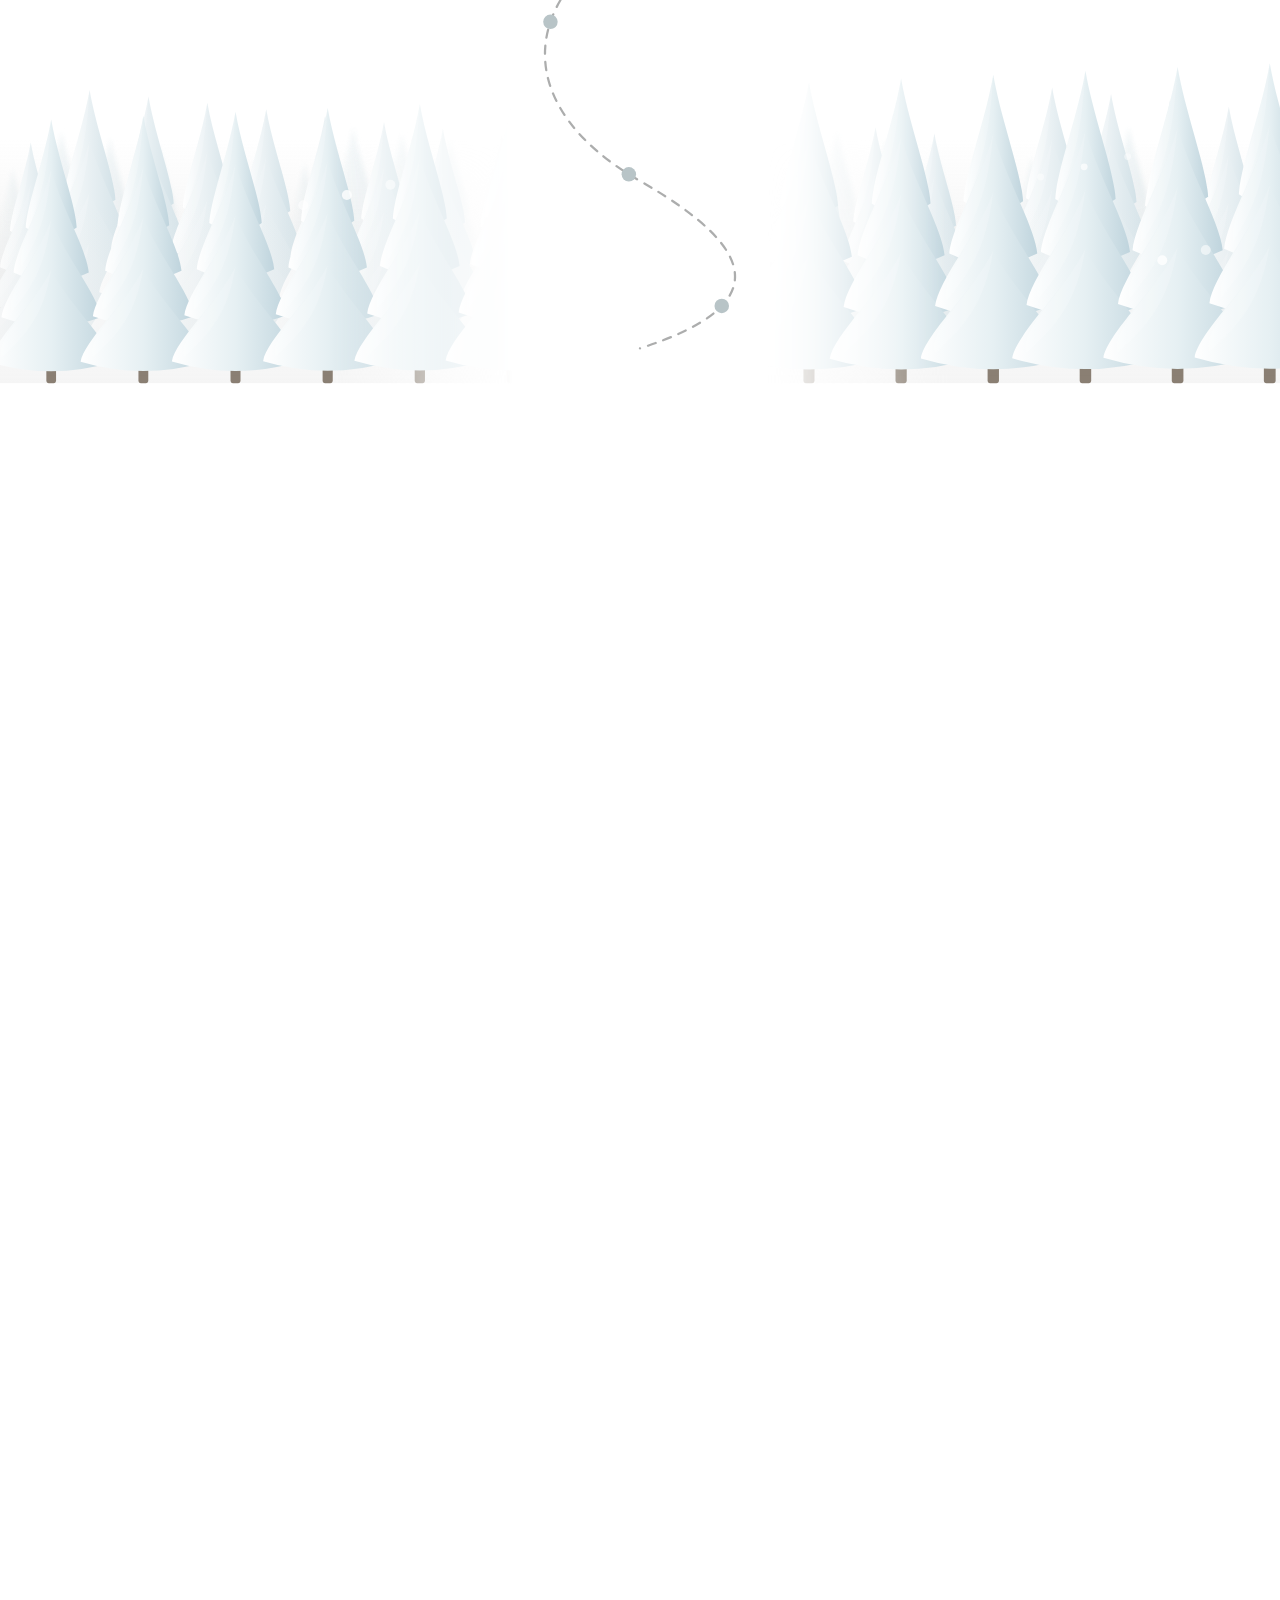
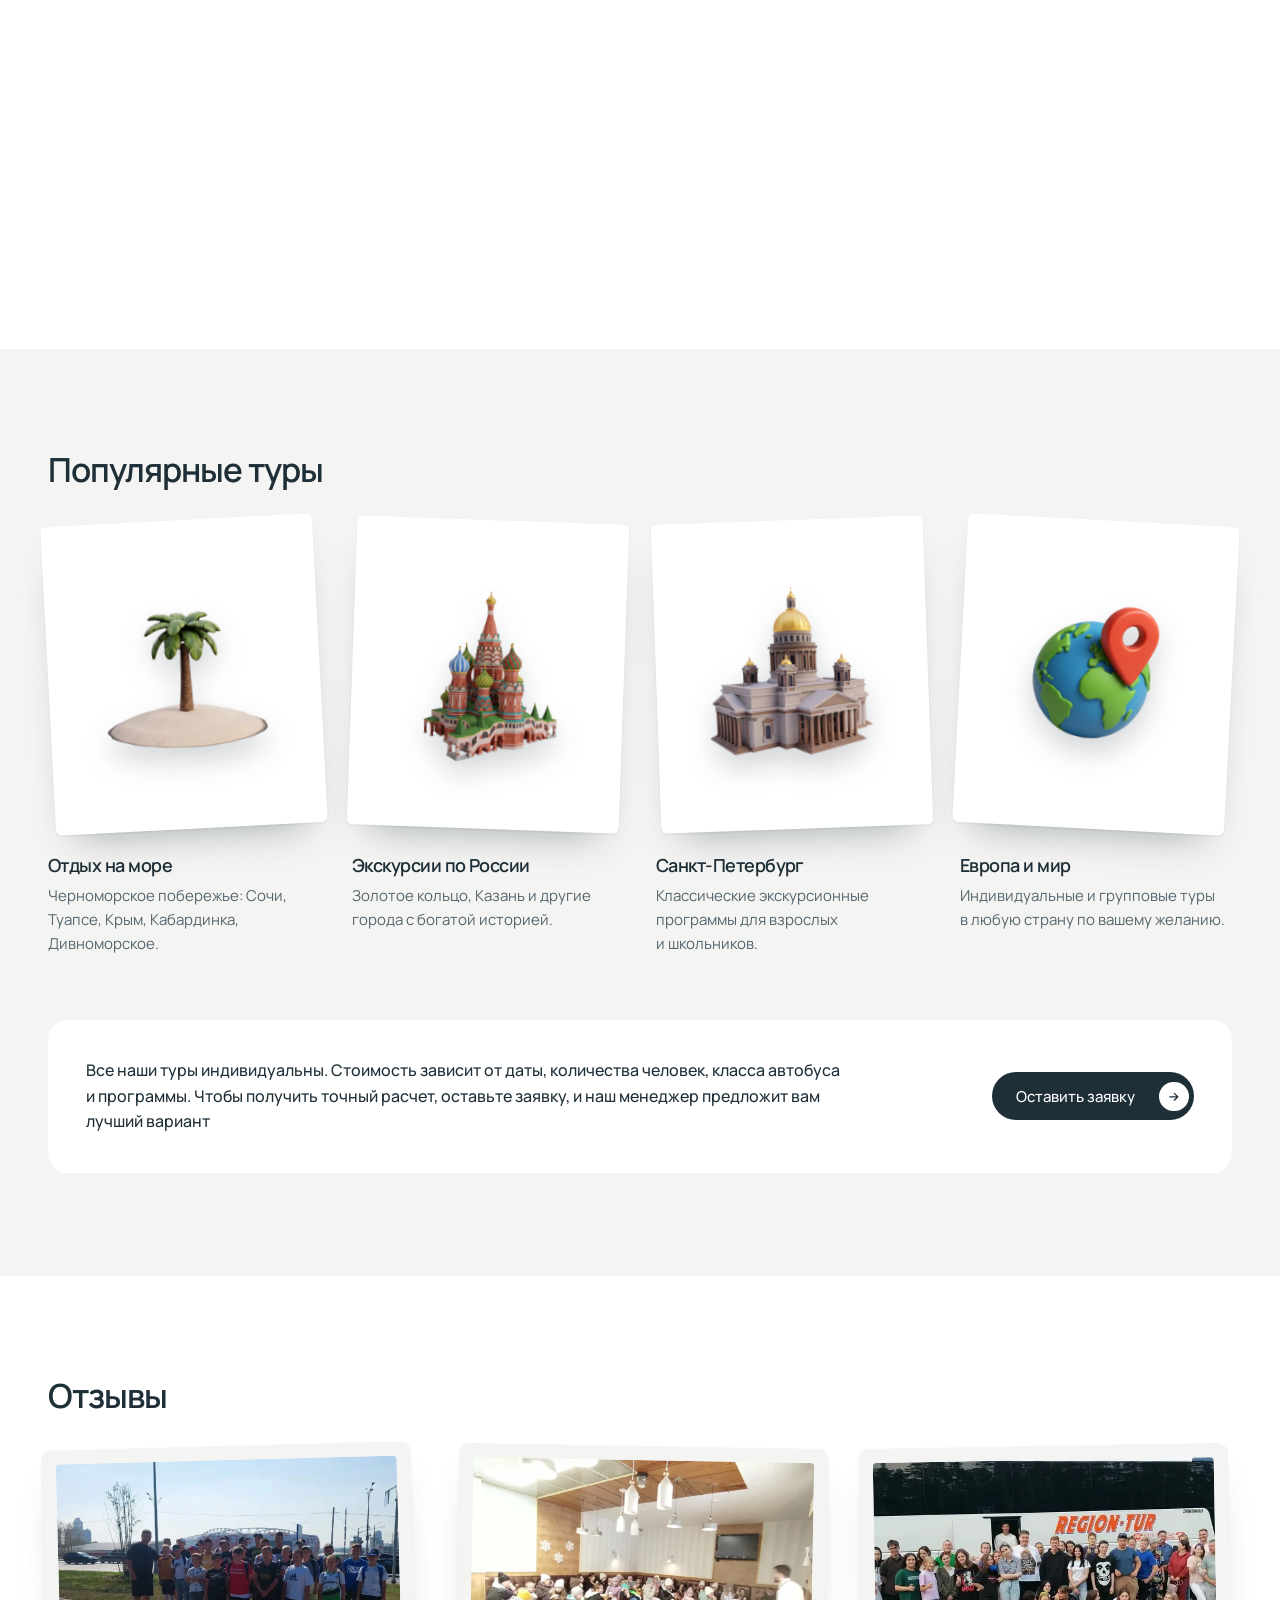
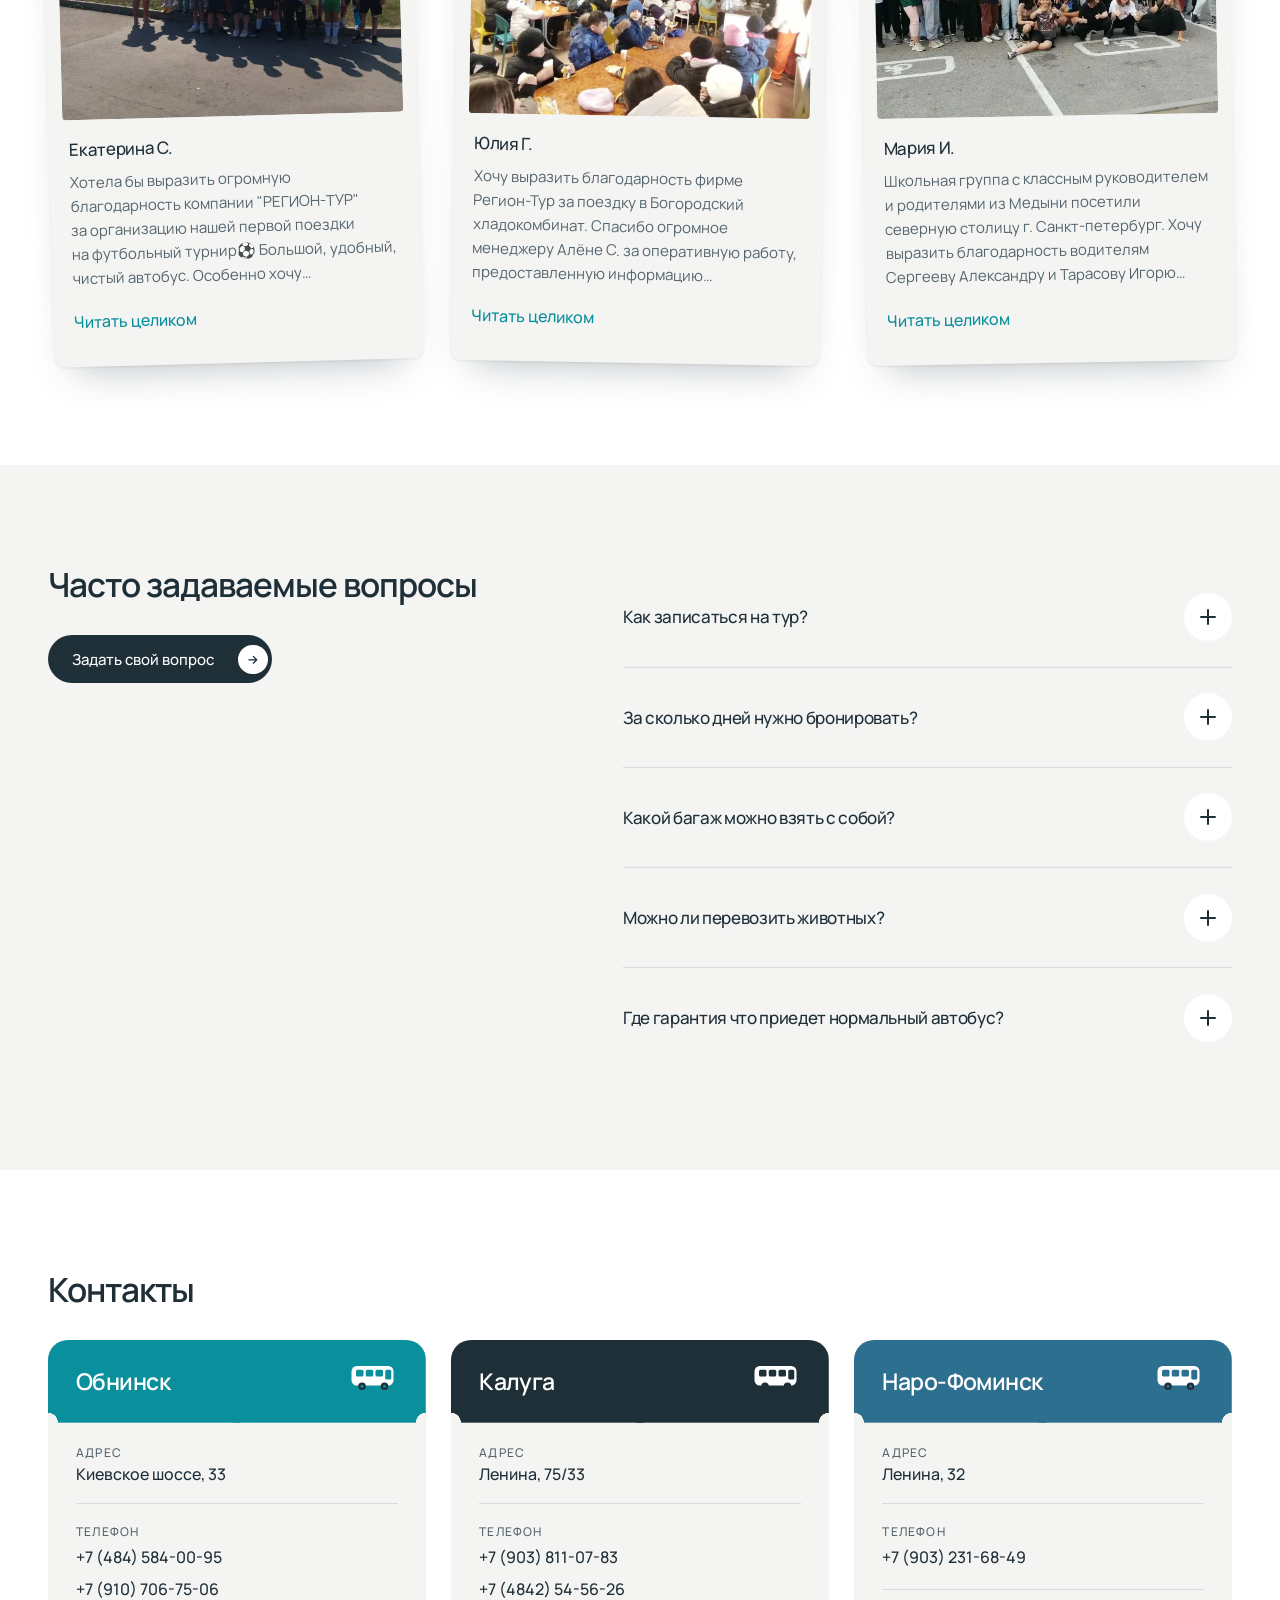
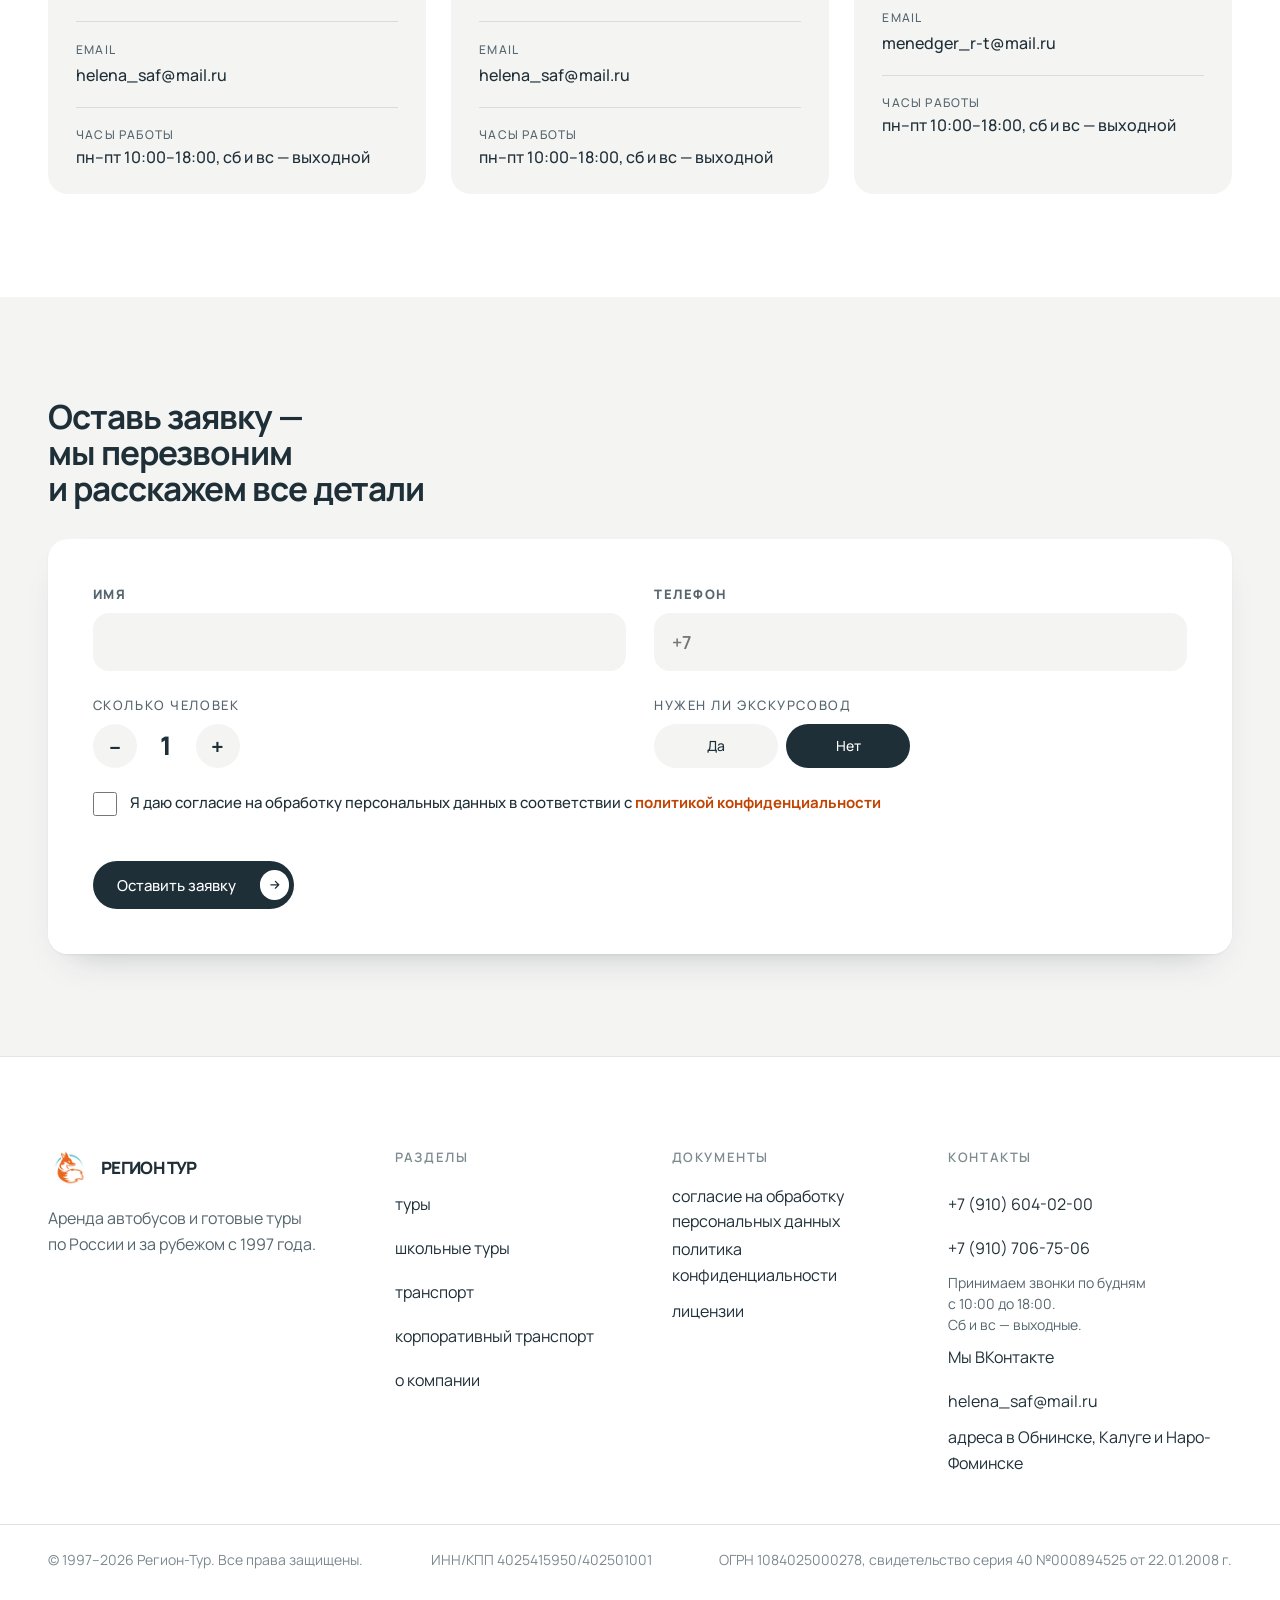
==== commit 635366a6: "Добавить часы приёма звонков и ссылку на сообщество ВКонтакте" ====
--- a/new/index.html
+++ b/new/index.html
@@ -9,10 +9,10 @@
 <link rel="icon" href="images/favicon.png" type="image/png">
 <link rel="preconnect" href="https://fonts.googleapis.com"><link rel="preconnect" href="https://fonts.gstatic.com" crossorigin>
 <link href="https://fonts.googleapis.com/css2?family=Manrope:wght@400;500;600;700;800&display=swap" rel="stylesheet">
-<link rel="stylesheet" href="alt.css?v=responsive-grid">
+<link rel="stylesheet" href="alt.css?v=contact-hours">
 </head>
 <body class="pg-index">
-<header class="hd" id="top"><div class="hd__bar"><a class="hd__logo" href="#home"><img src="images/fox-logo.png" alt="" width="44" height="44"><b>РЕГИОН ТУР</b></a><nav class="hd__nav" aria-label="Основная навигация"><a href="#home" aria-current="page">Главная</a><a href="#bustour">Туры</a><a href="#schooltours">Школьные туры</a><a href="#transport">Транспорт</a><a href="#corporatetransport">Корпоративный транспорт</a><a href="#about">О компании</a></nav><button class="hd__burger" type="button" aria-label="Открыть меню" aria-expanded="false" aria-controls="mnav"><i></i><i></i></button></div><details class="phone-choice"><summary class="hd__cta" aria-label="Позвонить"><span>Позвонить</span><svg viewBox="0 0 24 24" fill="currentColor" aria-hidden="true"><path d="M6.6 10.8a15 15 0 0 0 6.6 6.6l2.2-2.2a1 1 0 0 1 1-.25 11 11 0 0 0 3.6.6 1 1 0 0 1 1 1V20a1 1 0 0 1-1 1A17 17 0 0 1 3 4a1 1 0 0 1 1-1h3.5a1 1 0 0 1 1 1c0 1.25.2 2.45.6 3.6a1 1 0 0 1-.25 1z"/></svg></summary><div class="phone-choice__links"><a href="tel:+79106040200">+7 (910) 604-02-00</a><a href="tel:+79107067506">+7 (910) 706-75-06</a></div></details></header>
+<header class="hd" id="top"><div class="hd__bar"><a class="hd__logo" href="#home"><img src="images/fox-logo.png" alt="" width="44" height="44"><b>РЕГИОН ТУР</b></a><nav class="hd__nav" aria-label="Основная навигация"><a href="#home" aria-current="page">Главная</a><a href="#bustour">Туры</a><a href="#schooltours">Школьные туры</a><a href="#transport">Транспорт</a><a href="#corporatetransport">Корпоративный транспорт</a><a href="#about">О компании</a></nav><button class="hd__burger" type="button" aria-label="Открыть меню" aria-expanded="false" aria-controls="mnav"><i></i><i></i></button></div><details class="phone-choice"><summary class="hd__cta" aria-label="Позвонить"><span>Позвонить</span><svg viewBox="0 0 24 24" fill="currentColor" aria-hidden="true"><path d="M6.6 10.8a15 15 0 0 0 6.6 6.6l2.2-2.2a1 1 0 0 1 1-.25 11 11 0 0 0 3.6.6 1 1 0 0 1 1 1V20a1 1 0 0 1-1 1A17 17 0 0 1 3 4a1 1 0 0 1 1-1h3.5a1 1 0 0 1 1 1c0 1.25.2 2.45.6 3.6a1 1 0 0 1-.25 1z"/></svg></summary><div class="phone-choice__links"><a href="tel:+79106040200">+7 (910) 604-02-00</a><a href="tel:+79107067506">+7 (910) 706-75-06</a><p class="call-hours">Принимаем звонки по будням<br>с 10:00 до 18:00.<br>Сб и вс — выходные.</p></div></details></header>
 <nav class="mnav" id="mnav" aria-label="Меню"><a href="#home" aria-current="page">Главная</a><a href="#bustour">Туры</a><a href="#schooltours">Школьные туры</a><a href="#transport">Транспорт</a><a href="#corporatetransport">Корпоративный транспорт</a><a href="#about">О компании</a><a class="btn btn--orange" href="tel:+79038110783">+7 (903) 811-07-83<svg viewBox="0 0 24 24" fill="currentColor" aria-hidden="true"><path d="M6.6 10.8a15 15 0 0 0 6.6 6.6l2.2-2.2a1 1 0 0 1 1-.25 11 11 0 0 0 3.6.6 1 1 0 0 1 1 1V20a1 1 0 0 1-1 1A17 17 0 0 1 3 4a1 1 0 0 1 1-1h3.5a1 1 0 0 1 1 1c0 1.25.2 2.45.6 3.6a1 1 0 0 1-.25 1z"/></svg></a></nav>
 <main>
 <div class="page" data-page="home">
@@ -322,11 +322,11 @@
     <div><a class="hd__logo" href="#home"><img src="images/fox-logo.png" alt="" width="44" height="44"><b>РЕГИОН ТУР</b></a><p>Аренда автобусов и&nbsp;готовые туры по&nbsp;России и&nbsp;за рубежом с&nbsp;1997&nbsp;года.</p></div>
     <div><h4>Разделы</h4><ul><li><a href="#bustour">туры</a></li><li><a href="#schooltours">школьные туры</a></li><li><a href="#transport">транспорт</a></li><li><a href="#corporatetransport">корпоративный транспорт</a></li><li><a href="#about">о компании</a></li></ul></div>
     <div><h4>Документы</h4><ul><li><a href="#">согласие на обработку персональных данных</a></li><li><a href="#">политика конфиденциальности</a></li><li><a href="#лицензии">лицензии</a></li></ul></div>
-    <div><h4>Контакты</h4><ul><li><a href="tel:+79106040200">+7 (910) 604-02-00</a></li><li><a href="tel:+79107067506">+7 (910) 706-75-06</a></li><li><a href="mailto:helena_saf@mail.ru">helena_saf@mail.ru</a></li><li><a href="#контакты">адреса в Обнинске, Калуге и Наро-Фоминске</a></li></ul></div>
+    <div><h4>Контакты</h4><ul><li><a href="tel:+79106040200">+7 (910) 604-02-00</a></li><li><a href="tel:+79107067506">+7 (910) 706-75-06</a></li><li class="call-hours">Принимаем звонки по будням<br>с 10:00 до 18:00.<br>Сб и вс — выходные.</li><li><a href="https://vk.ru/regiontourobninsk">Мы ВКонтакте</a></li><li><a href="mailto:helena_saf@mail.ru">helena_saf@mail.ru</a></li><li><a href="#контакты">адреса в Обнинске, Калуге и Наро-Фоминске</a></li></ul></div>
   </div>
   <div class="wrap ft__legal"><span>© 1997–2026 Регион-Тур. Все права защищены.</span><span>ИНН/КПП 4025415950/402501001</span><span>ОГРН 1084025000278, свидетельство серия 40 №000894525 от 22.01.2008 г.</span></div>
 </footer>
-<details class="phone-choice"><summary class="fab"><span>Позвонить</span><svg viewBox="0 0 24 24" fill="currentColor" aria-hidden="true"><path d="M6.6 10.8a15 15 0 0 0 6.6 6.6l2.2-2.2a1 1 0 0 1 1-.25 11 11 0 0 0 3.6.6 1 1 0 0 1 1 1V20a1 1 0 0 1-1 1A17 17 0 0 1 3 4a1 1 0 0 1 1-1h3.5a1 1 0 0 1 1 1c0 1.25.2 2.45.6 3.6a1 1 0 0 1-.25 1z"/></svg></summary><div class="phone-choice__links"><a href="tel:+79106040200">+7 (910) 604-02-00</a><a href="tel:+79107067506">+7 (910) 706-75-06</a></div></details>
+<details class="phone-choice"><summary class="fab"><span>Позвонить</span><svg viewBox="0 0 24 24" fill="currentColor" aria-hidden="true"><path d="M6.6 10.8a15 15 0 0 0 6.6 6.6l2.2-2.2a1 1 0 0 1 1-.25 11 11 0 0 0 3.6.6 1 1 0 0 1 1 1V20a1 1 0 0 1-1 1A17 17 0 0 1 3 4a1 1 0 0 1 1-1h3.5a1 1 0 0 1 1 1c0 1.25.2 2.45.6 3.6a1 1 0 0 1-.25 1z"/></svg></summary><div class="phone-choice__links"><a href="tel:+79106040200">+7 (910) 604-02-00</a><a href="tel:+79107067506">+7 (910) 706-75-06</a><p class="call-hours">Принимаем звонки по будням<br>с 10:00 до 18:00.<br>Сб и вс — выходные.</p></div></details>
 <script src="alt.js?v=responsive-grid"></script>
 <script>
 (function(){
--- a/new/alt.css
+++ b/new/alt.css
@@ -1652,6 +1652,8 @@
   background:#fff; color:var(--ink); box-shadow:0 8px 28px rgba(0,0,0,.16);
 }
 .phone-choice__links a{ display:block; padding:.75rem; text-decoration:none; }
+.call-hours{ color:var(--ink-2); font-size:.875rem; line-height:1.5; }
+.phone-choice__links .call-hours{ margin:0; padding:.35rem .75rem .65rem; }
 .phone-choice__links a:hover, .phone-choice__links a:focus-visible{ background:#f4f4f4; }
 .phone-choice:not([open]) > .phone-choice__links{ display:none; }
 .phone-choice:has(> .fab) > .phone-choice__links{
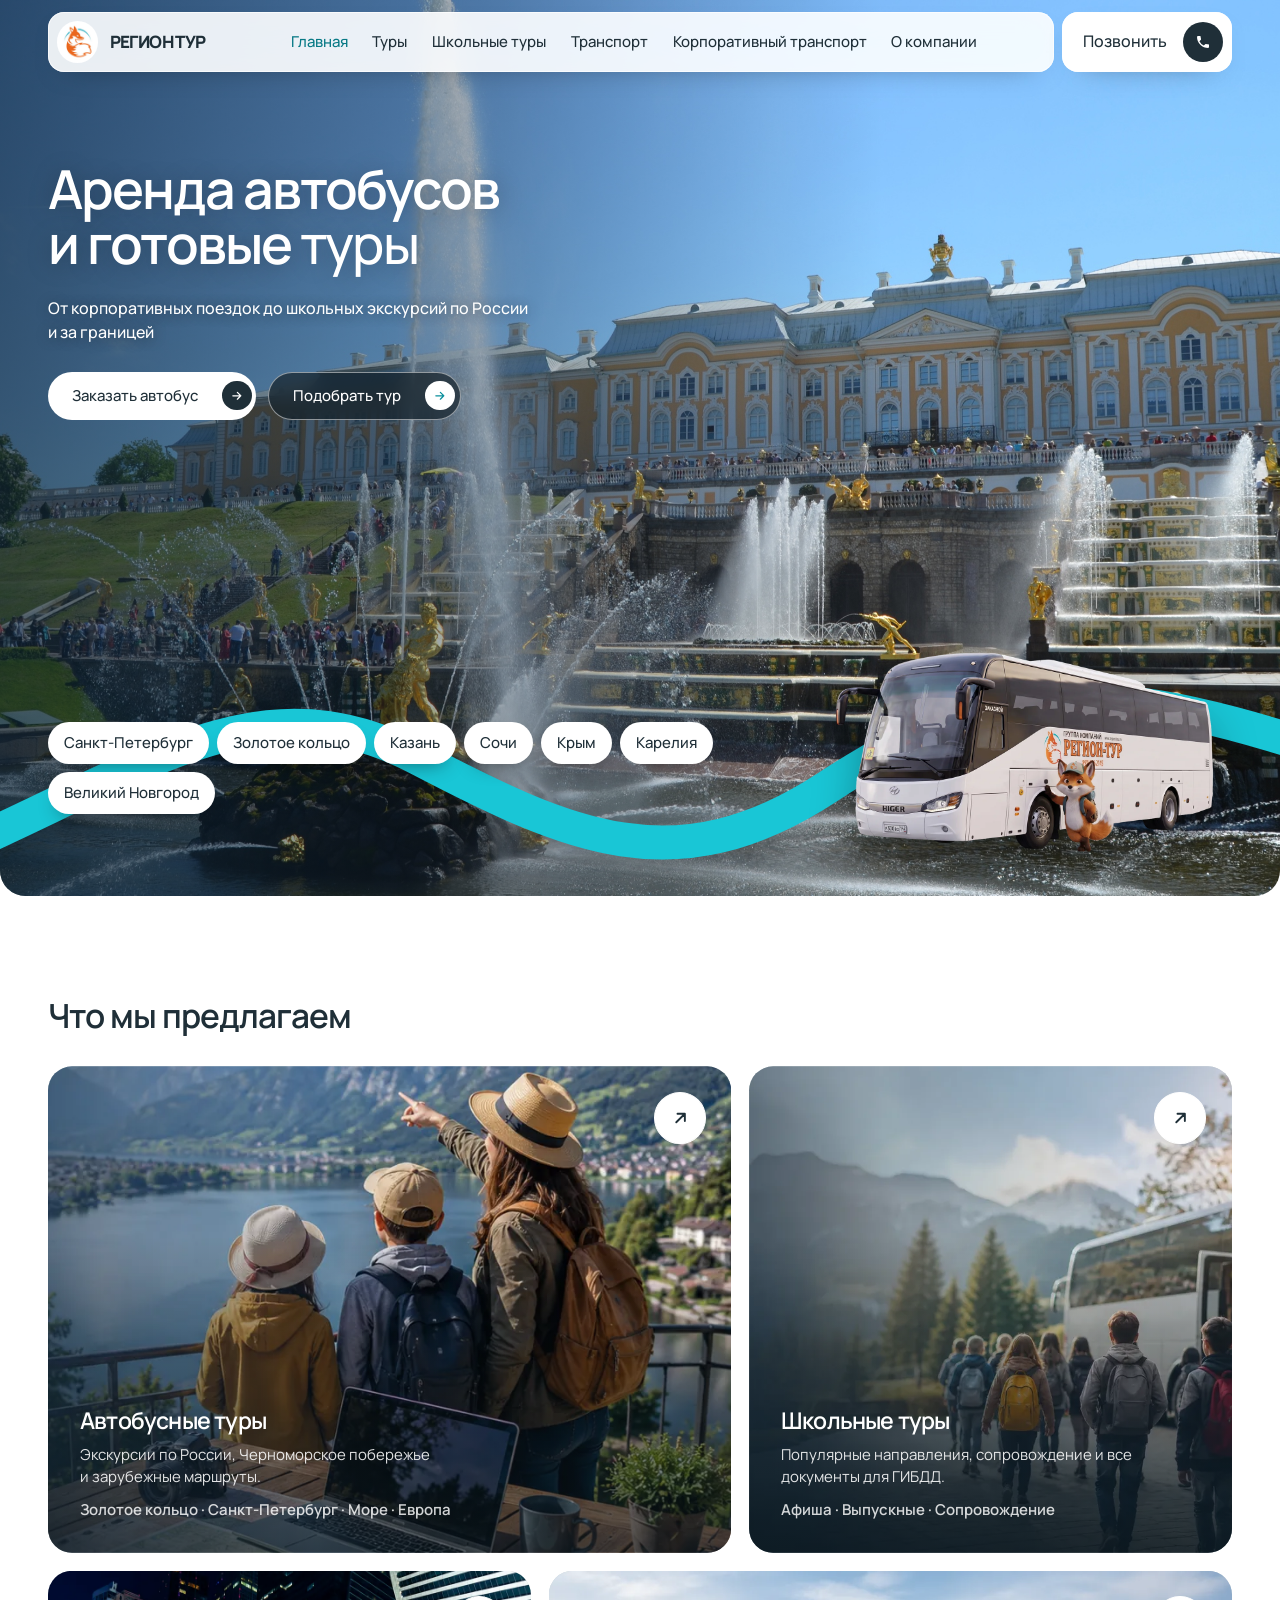
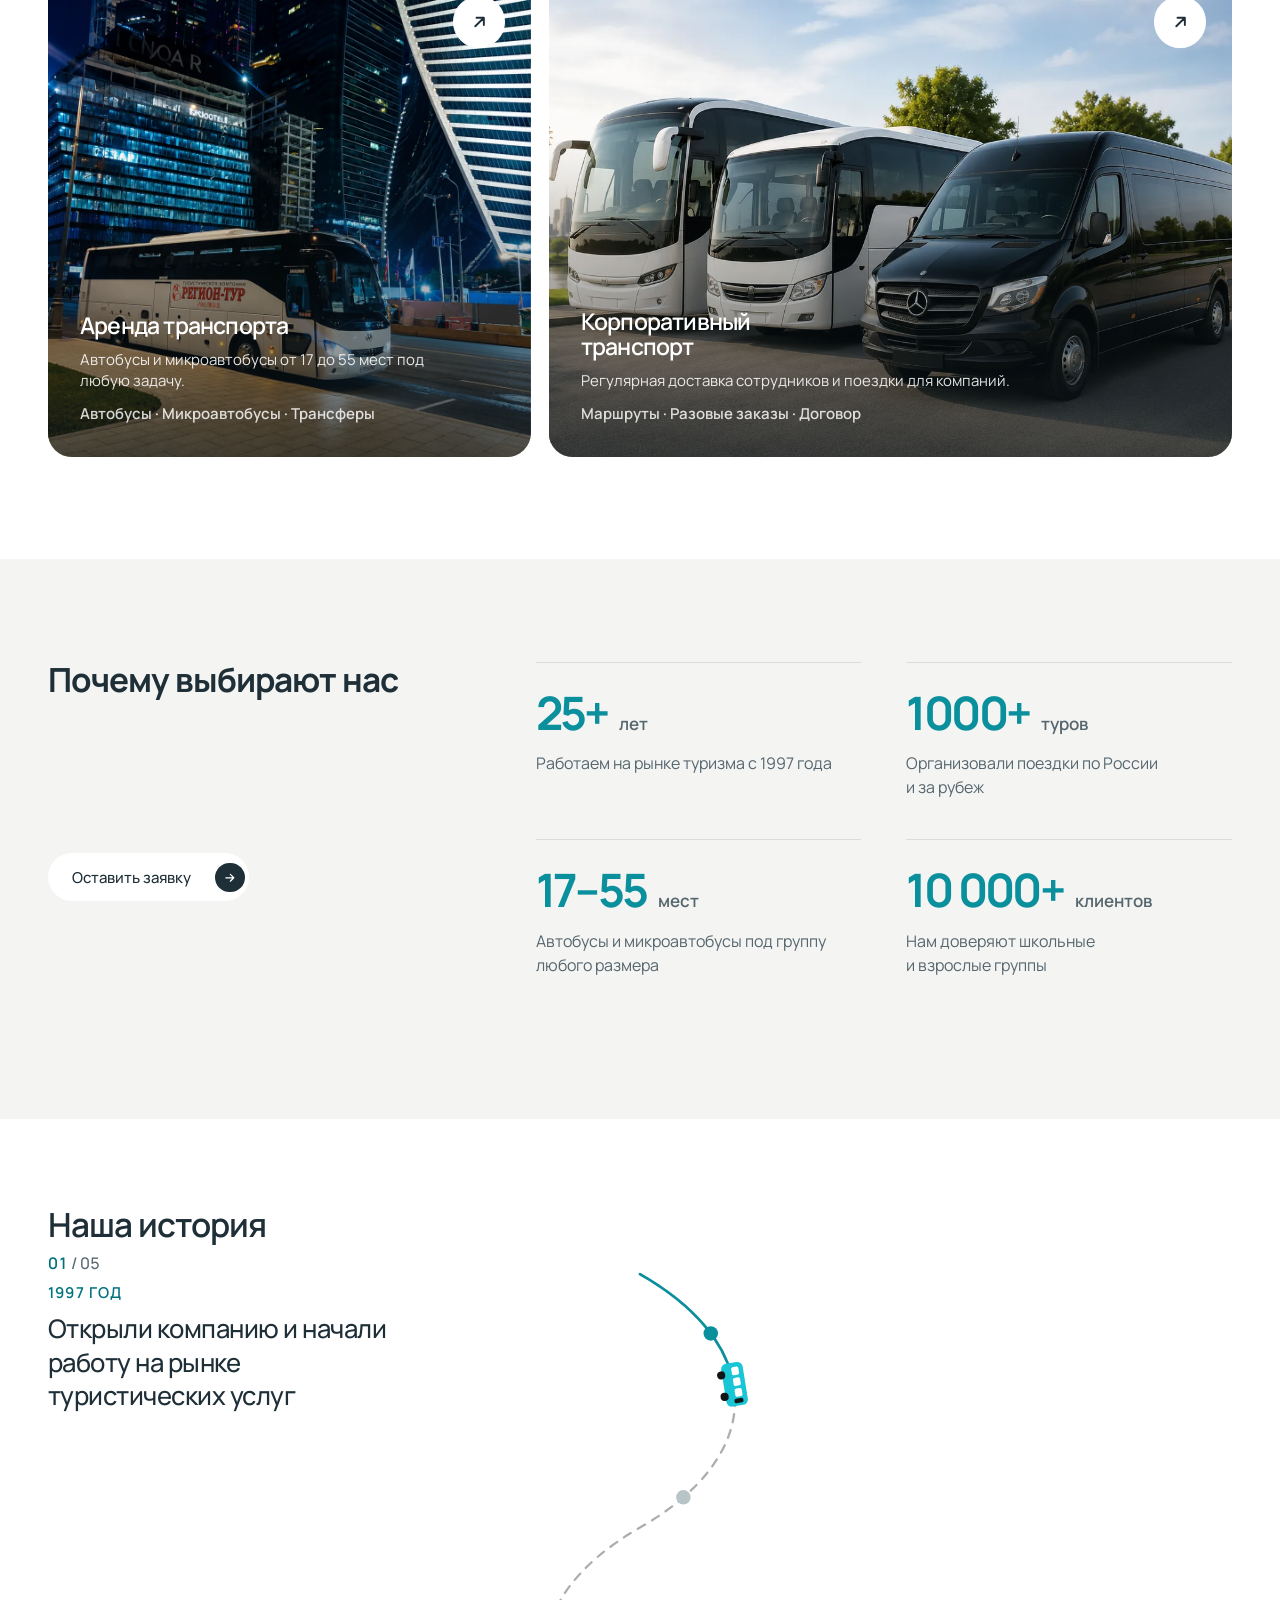
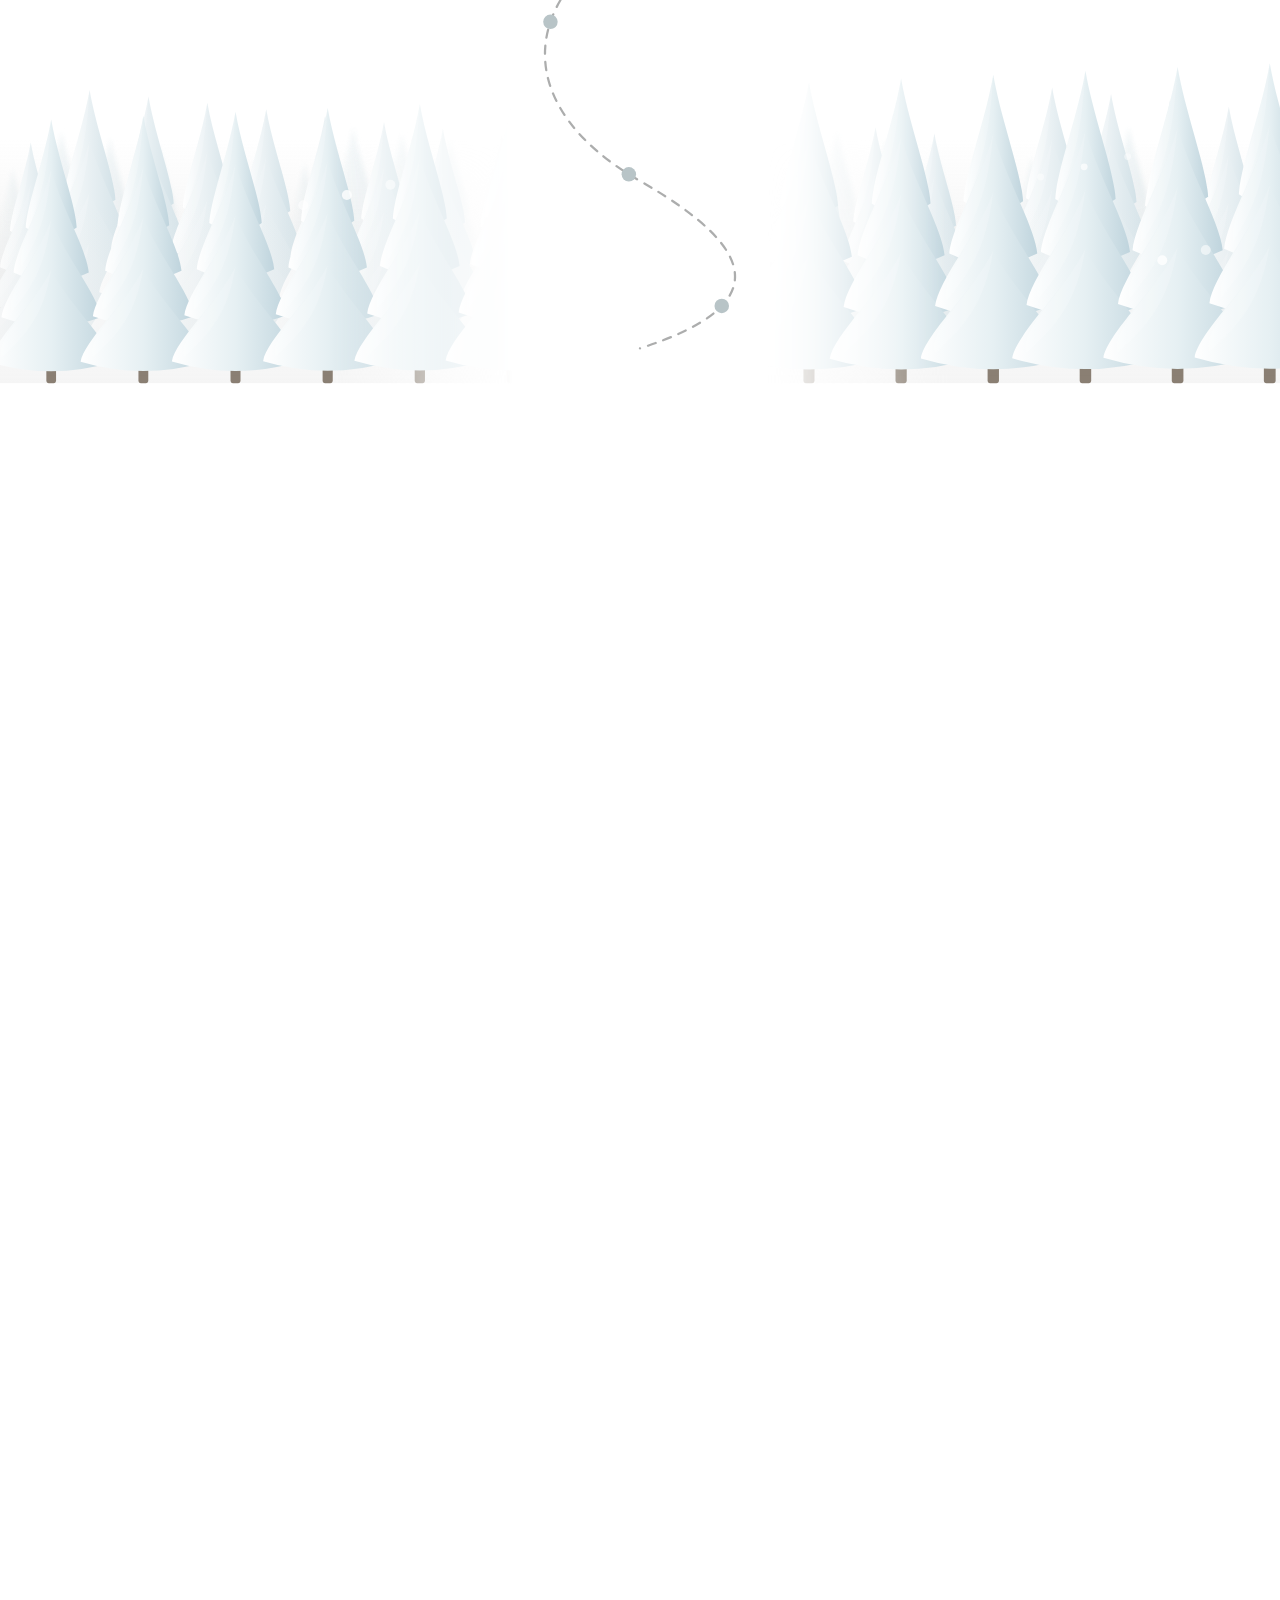
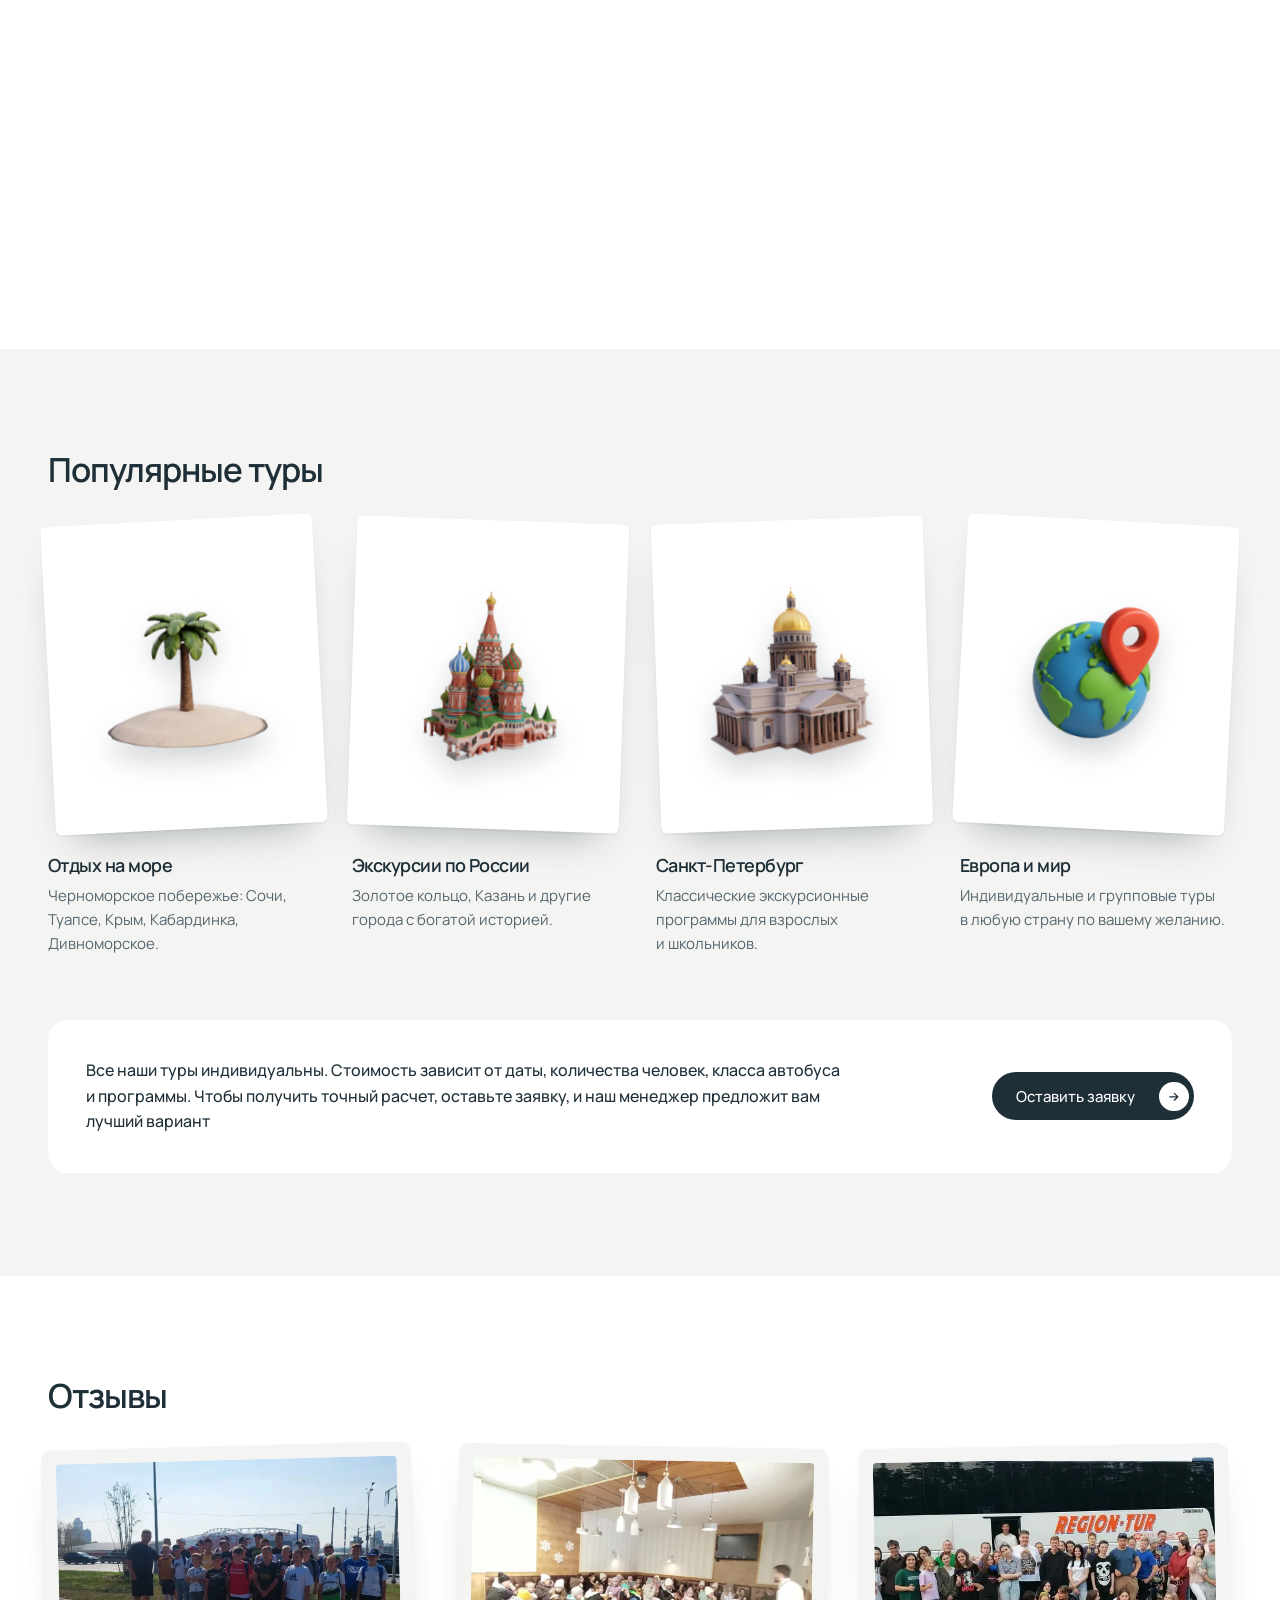
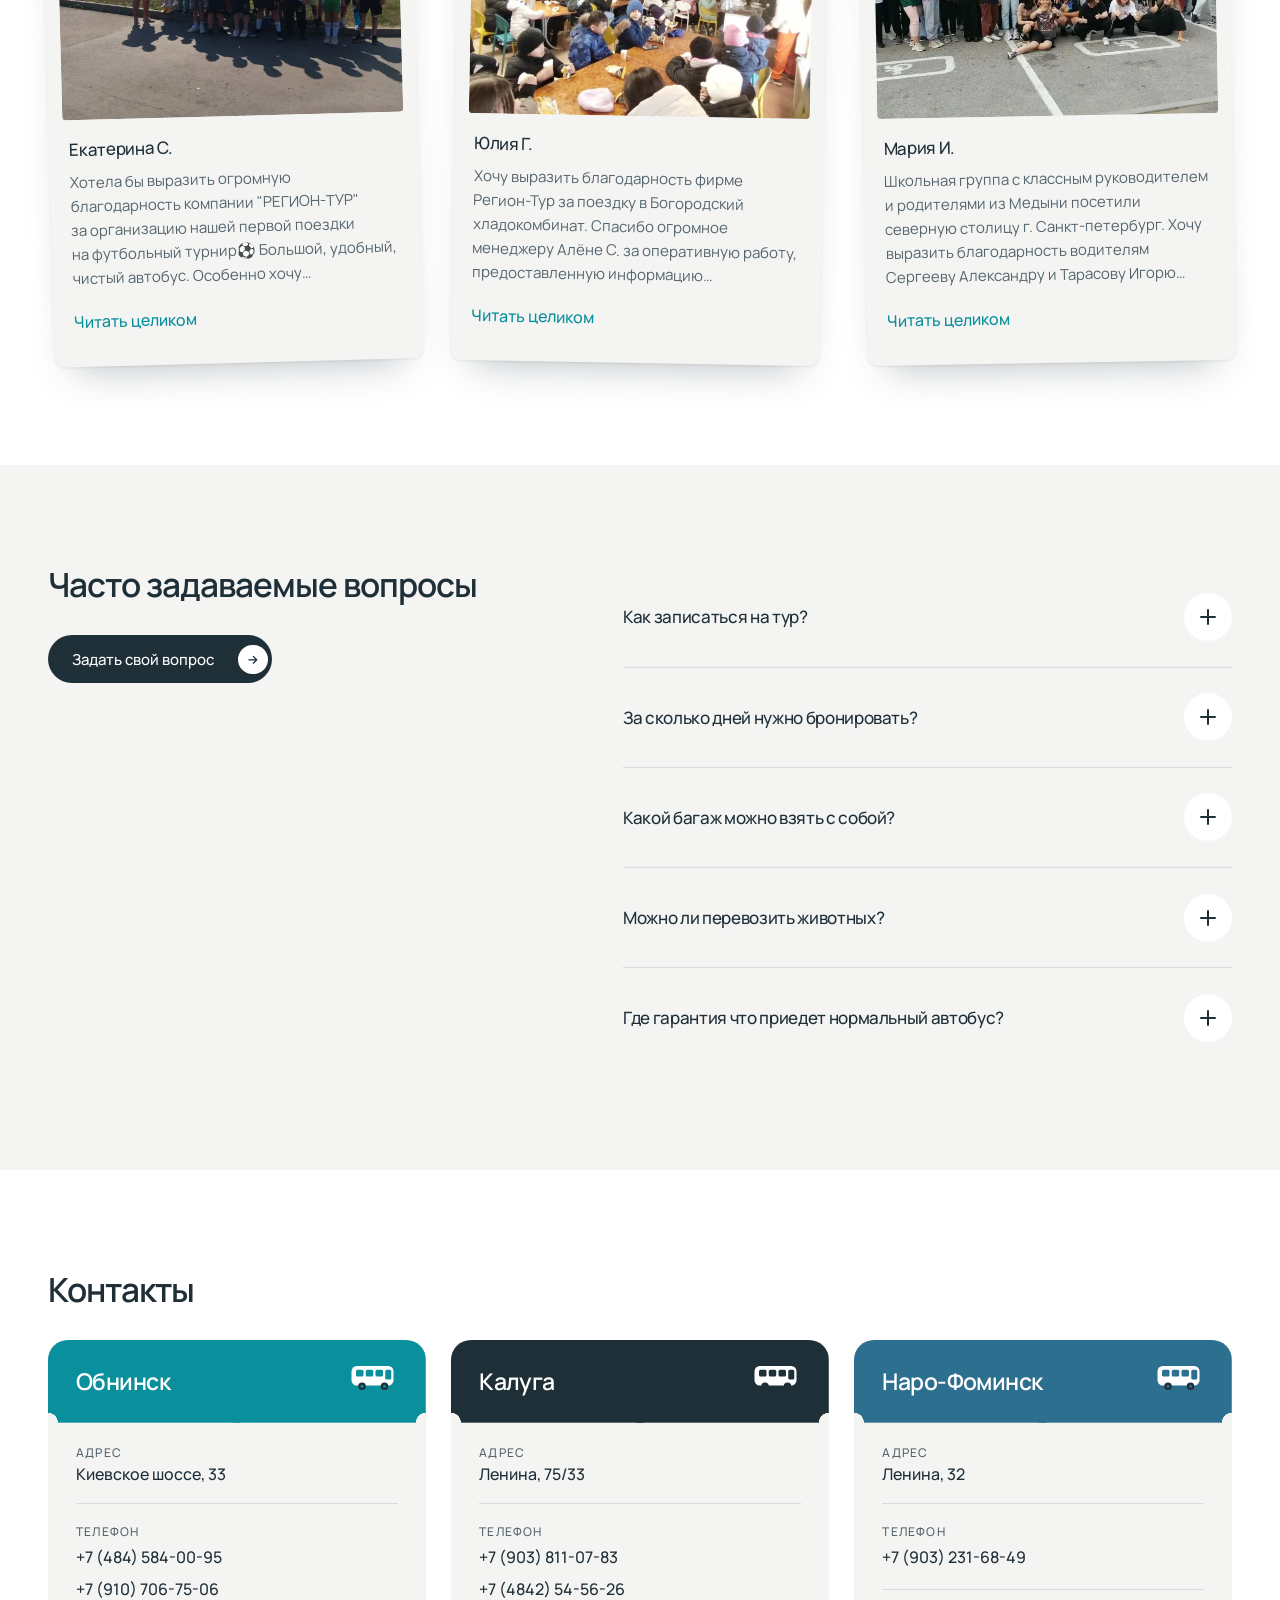
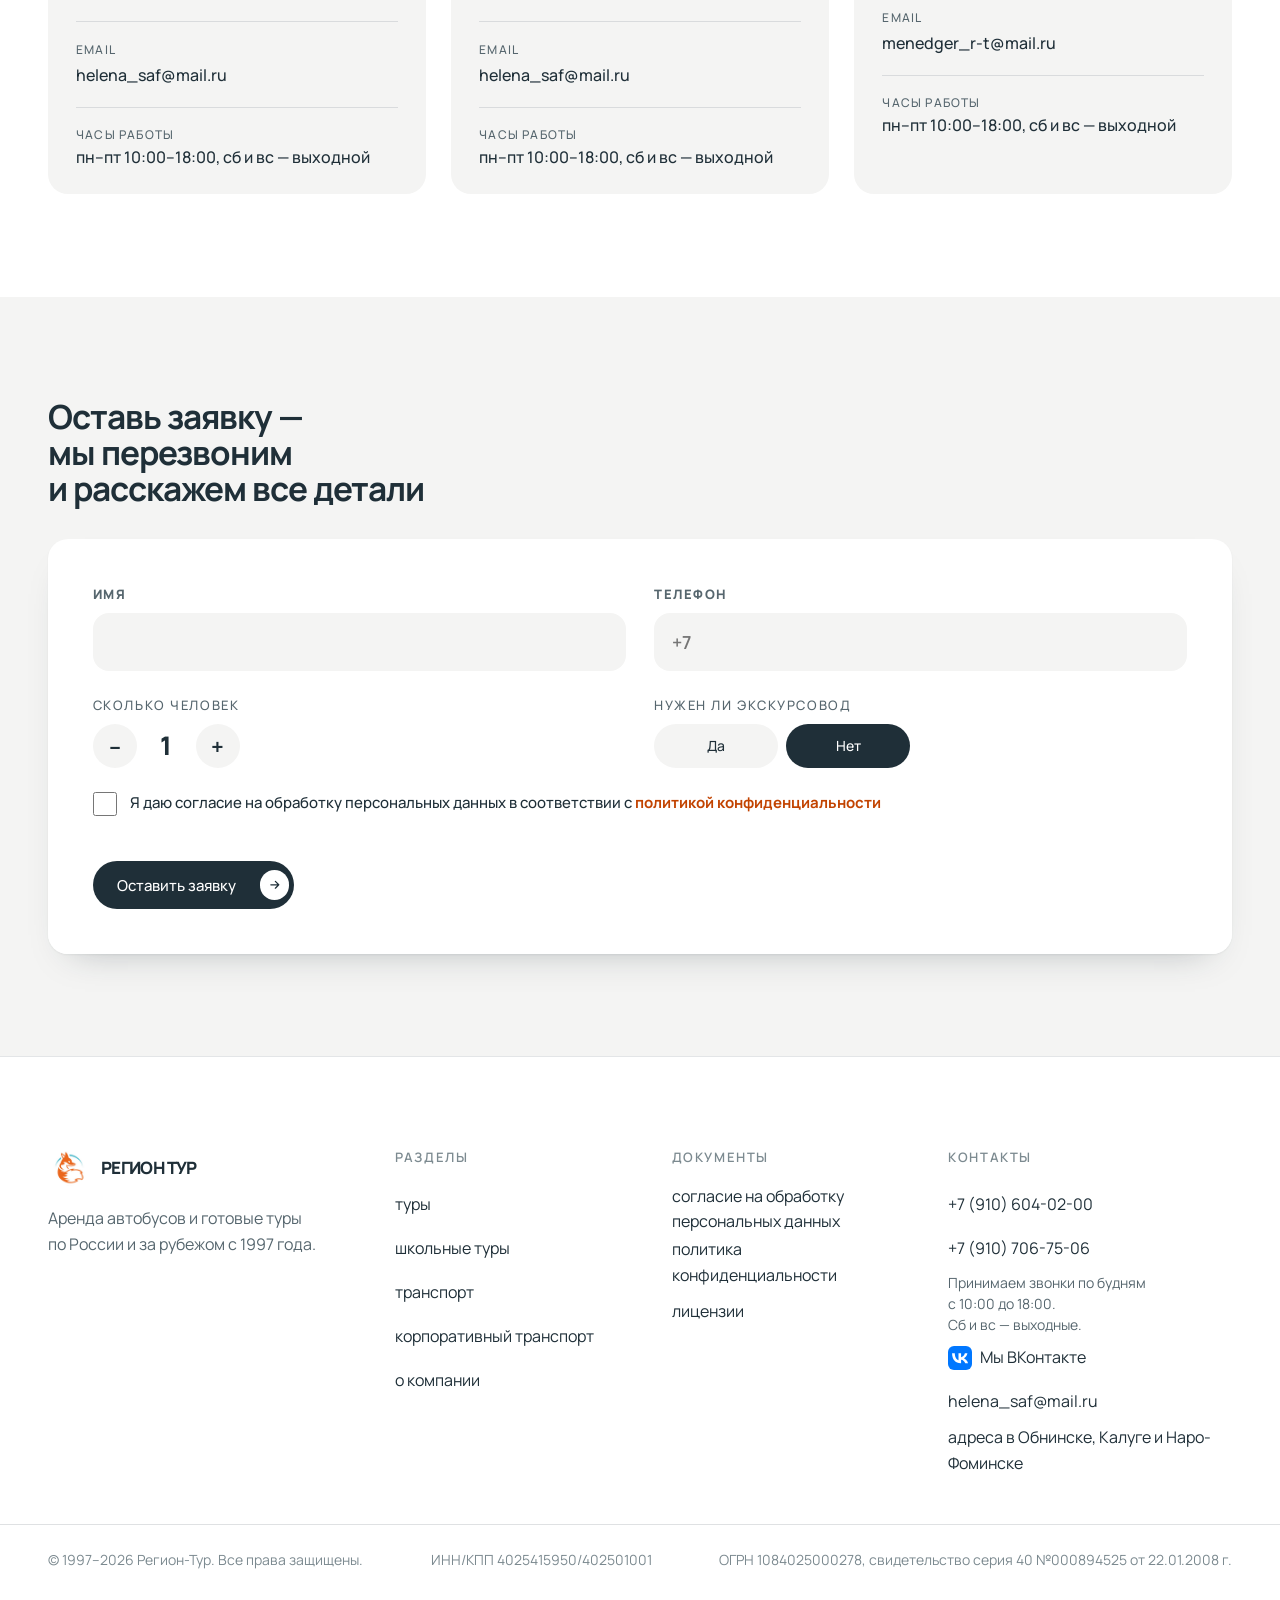
==== commit d7b78b4a: "Добавить SVG-логотип ВКонтакте в контакты" ====
--- a/new/index.html
+++ b/new/index.html
@@ -9,7 +9,7 @@
 <link rel="icon" href="images/favicon.png" type="image/png">
 <link rel="preconnect" href="https://fonts.googleapis.com"><link rel="preconnect" href="https://fonts.gstatic.com" crossorigin>
 <link href="https://fonts.googleapis.com/css2?family=Manrope:wght@400;500;600;700;800&display=swap" rel="stylesheet">
-<link rel="stylesheet" href="alt.css?v=contact-hours">
+<link rel="stylesheet" href="alt.css?v=vk-icon">
 </head>
 <body class="pg-index">
 <header class="hd" id="top"><div class="hd__bar"><a class="hd__logo" href="#home"><img src="images/fox-logo.png" alt="" width="44" height="44"><b>РЕГИОН ТУР</b></a><nav class="hd__nav" aria-label="Основная навигация"><a href="#home" aria-current="page">Главная</a><a href="#bustour">Туры</a><a href="#schooltours">Школьные туры</a><a href="#transport">Транспорт</a><a href="#corporatetransport">Корпоративный транспорт</a><a href="#about">О компании</a></nav><button class="hd__burger" type="button" aria-label="Открыть меню" aria-expanded="false" aria-controls="mnav"><i></i><i></i></button></div><details class="phone-choice"><summary class="hd__cta" aria-label="Позвонить"><span>Позвонить</span><svg viewBox="0 0 24 24" fill="currentColor" aria-hidden="true"><path d="M6.6 10.8a15 15 0 0 0 6.6 6.6l2.2-2.2a1 1 0 0 1 1-.25 11 11 0 0 0 3.6.6 1 1 0 0 1 1 1V20a1 1 0 0 1-1 1A17 17 0 0 1 3 4a1 1 0 0 1 1-1h3.5a1 1 0 0 1 1 1c0 1.25.2 2.45.6 3.6a1 1 0 0 1-.25 1z"/></svg></summary><div class="phone-choice__links"><a href="tel:+79106040200">+7 (910) 604-02-00</a><a href="tel:+79107067506">+7 (910) 706-75-06</a><p class="call-hours">Принимаем звонки по будням<br>с 10:00 до 18:00.<br>Сб и вс — выходные.</p></div></details></header>
@@ -322,7 +322,13 @@
     <div><a class="hd__logo" href="#home"><img src="images/fox-logo.png" alt="" width="44" height="44"><b>РЕГИОН ТУР</b></a><p>Аренда автобусов и&nbsp;готовые туры по&nbsp;России и&nbsp;за рубежом с&nbsp;1997&nbsp;года.</p></div>
     <div><h4>Разделы</h4><ul><li><a href="#bustour">туры</a></li><li><a href="#schooltours">школьные туры</a></li><li><a href="#transport">транспорт</a></li><li><a href="#corporatetransport">корпоративный транспорт</a></li><li><a href="#about">о компании</a></li></ul></div>
     <div><h4>Документы</h4><ul><li><a href="#">согласие на обработку персональных данных</a></li><li><a href="#">политика конфиденциальности</a></li><li><a href="#лицензии">лицензии</a></li></ul></div>
-    <div><h4>Контакты</h4><ul><li><a href="tel:+79106040200">+7 (910) 604-02-00</a></li><li><a href="tel:+79107067506">+7 (910) 706-75-06</a></li><li class="call-hours">Принимаем звонки по будням<br>с 10:00 до 18:00.<br>Сб и вс — выходные.</li><li><a href="https://vk.ru/regiontourobninsk">Мы ВКонтакте</a></li><li><a href="mailto:helena_saf@mail.ru">helena_saf@mail.ru</a></li><li><a href="#контакты">адреса в Обнинске, Калуге и Наро-Фоминске</a></li></ul></div>
+    <div><h4>Контакты</h4><ul><li><a href="tel:+79106040200">+7 (910) 604-02-00</a></li><li><a href="tel:+79107067506">+7 (910) 706-75-06</a></li><li class="call-hours">Принимаем звонки по будням<br>с 10:00 до 18:00.<br>Сб и вс — выходные.</li><li><a class="ft__vk" href="https://vk.ru/regiontourobninsk">
+      <svg viewBox="0 0 48 48" width="24" height="24" aria-hidden="true" focusable="false">
+        <rect width="48" height="48" rx="12" fill="#0077FF"/>
+        <path fill="#fff" d="M25.54 34.5C14.6 34.5 8.36 27 8.1 14.5h5.48c.18 9.17 4.22 13.05 7.42 13.85V14.5h5.16v7.9c3.16-.34 6.48-3.94 7.6-7.9h5.16c-.86 4.88-4.46 8.48-7.02 9.96 2.56 1.2 6.66 4.34 8.22 10.04h-5.68c-1.22-3.8-4.26-6.74-8.28-7.14v7.14h-.62Z"/>
+      </svg>
+      Мы ВКонтакте
+    </a></li><li><a href="mailto:helena_saf@mail.ru">helena_saf@mail.ru</a></li><li><a href="#контакты">адреса в Обнинске, Калуге и Наро-Фоминске</a></li></ul></div>
   </div>
   <div class="wrap ft__legal"><span>© 1997–2026 Регион-Тур. Все права защищены.</span><span>ИНН/КПП 4025415950/402501001</span><span>ОГРН 1084025000278, свидетельство серия 40 №000894525 от 22.01.2008 г.</span></div>
 </footer>
--- a/new/alt.css
+++ b/new/alt.css
@@ -1053,6 +1053,8 @@
 .ft h4{ color:var(--foot-muted); }
 .ft a{ color:var(--ink); }
 .ft a:hover{ color:var(--accent-ink); }
+.ft__vk{ gap:.5rem; }
+.ft__vk svg{ flex:none; }
 .ft__legal{ border-top-color:rgba(var(--ink-rgb),.14); }
 .sec--order + .ft, .sec--order ~ .ft{ border-top:0; }
 
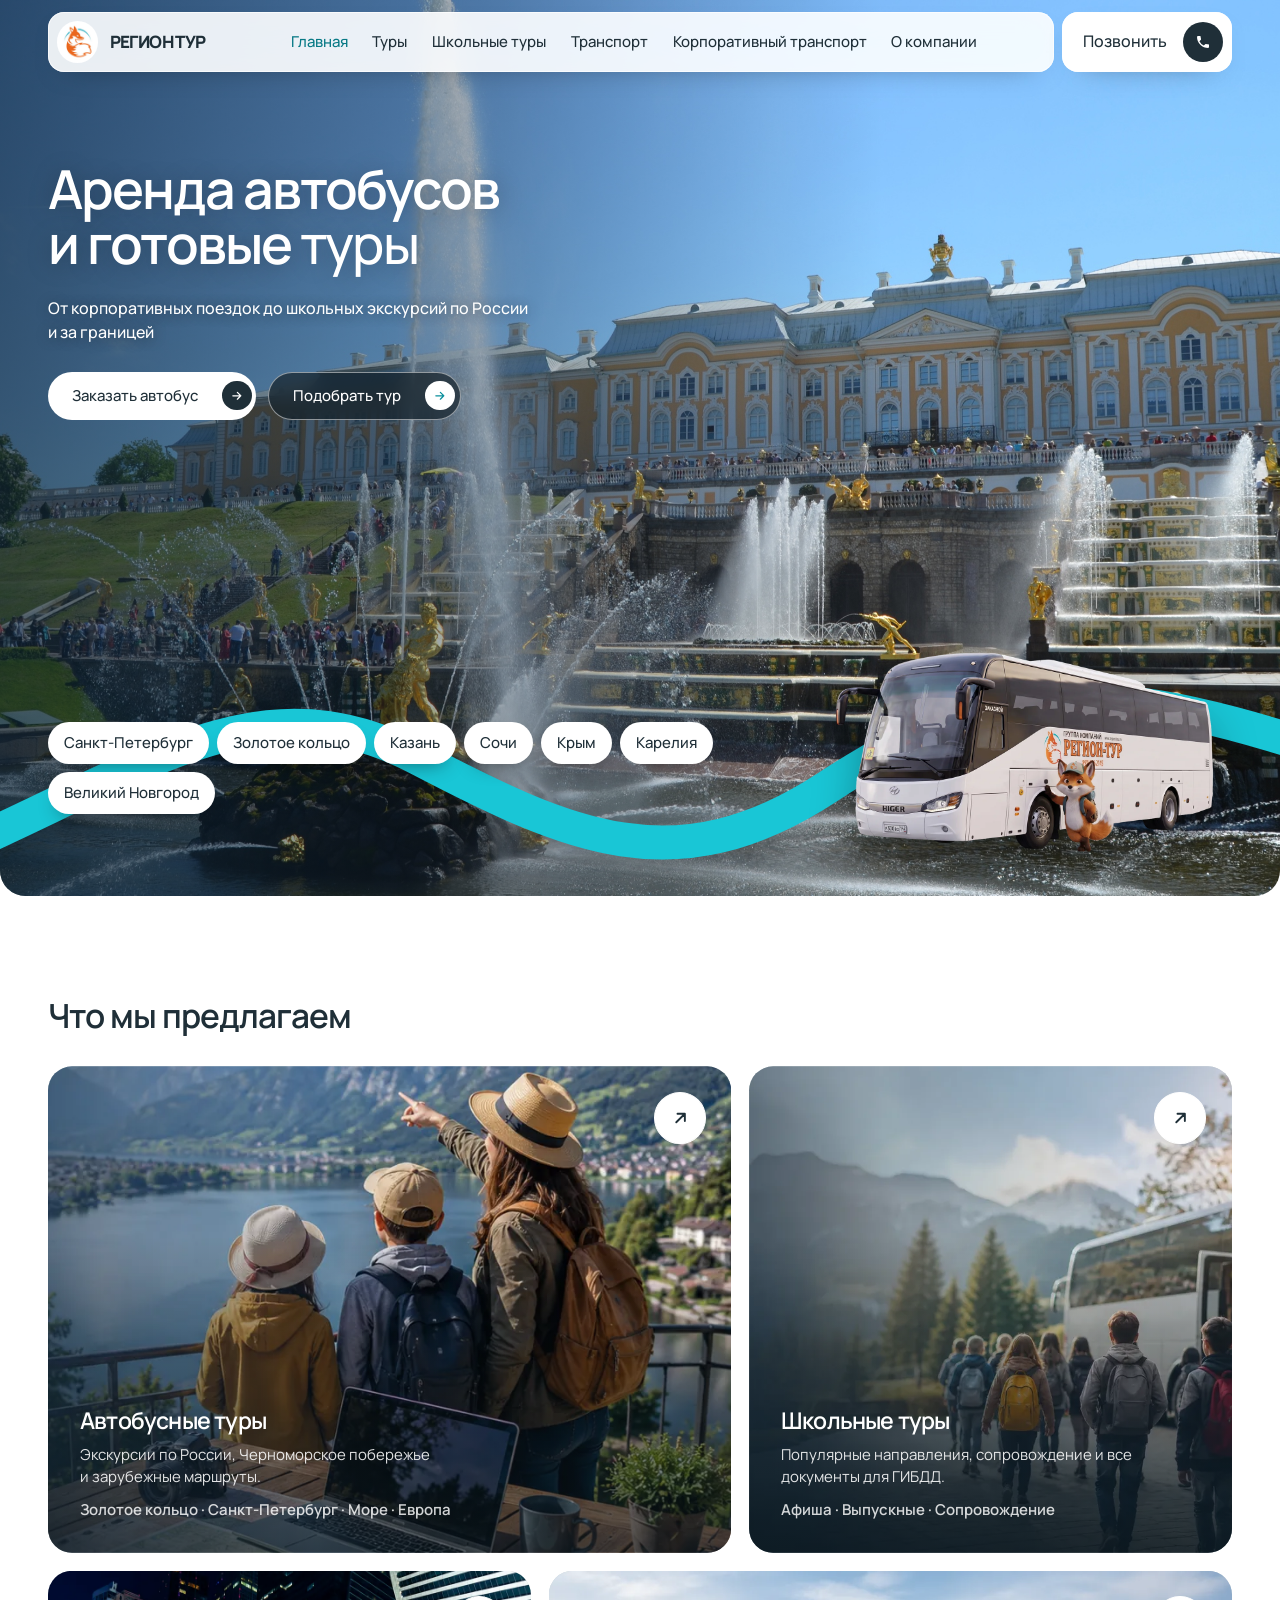
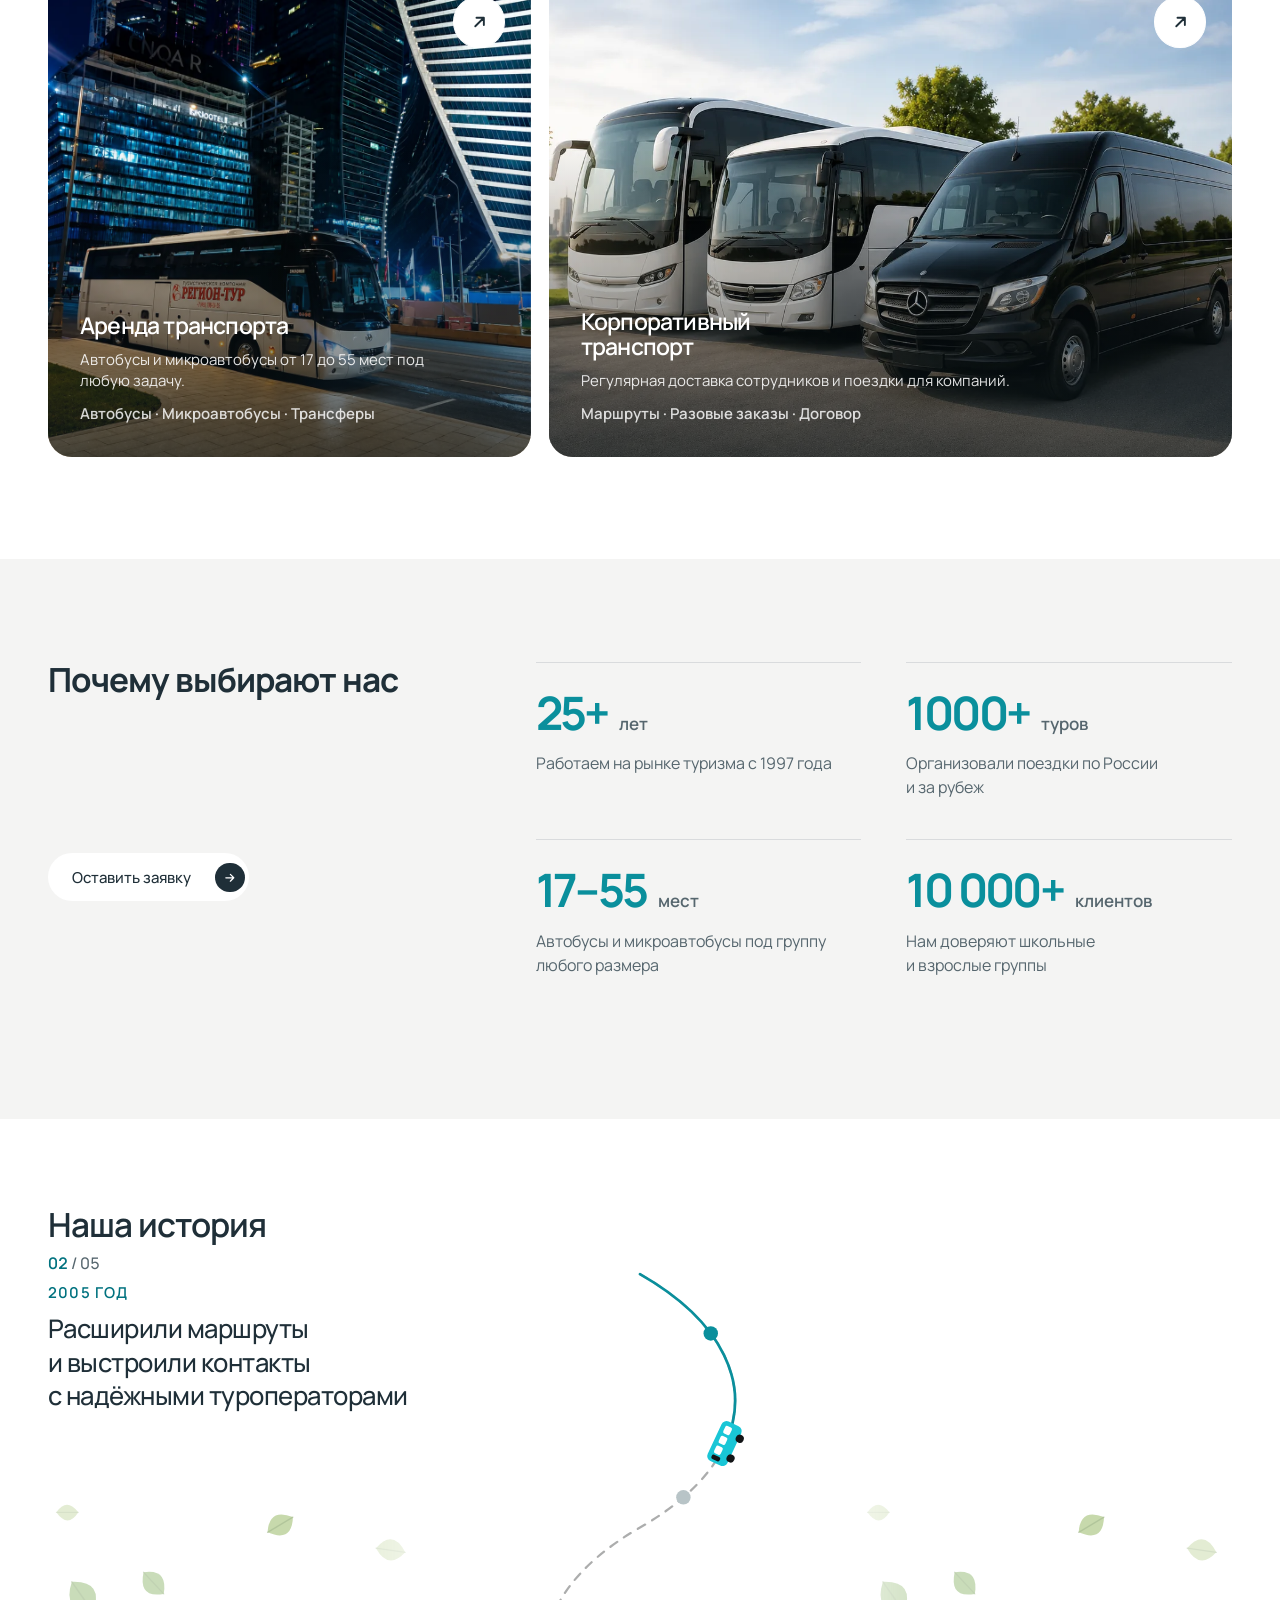
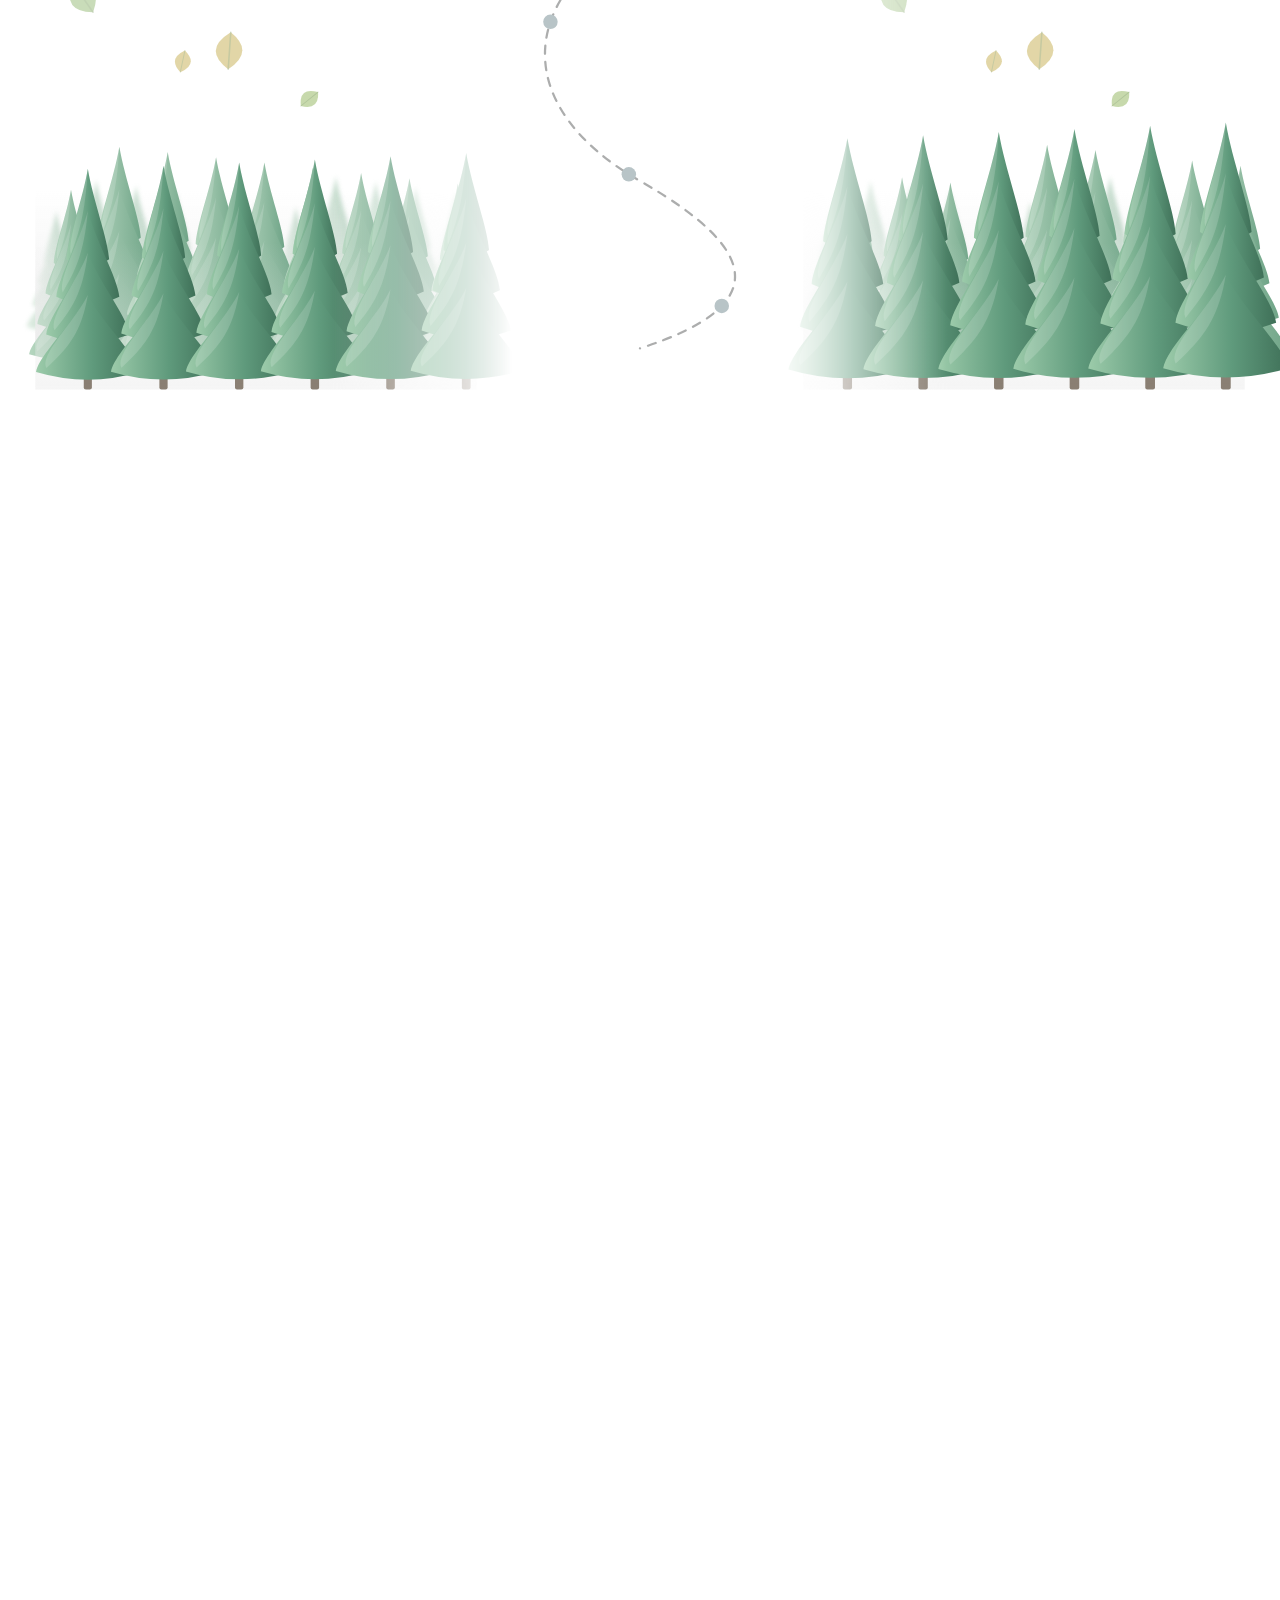
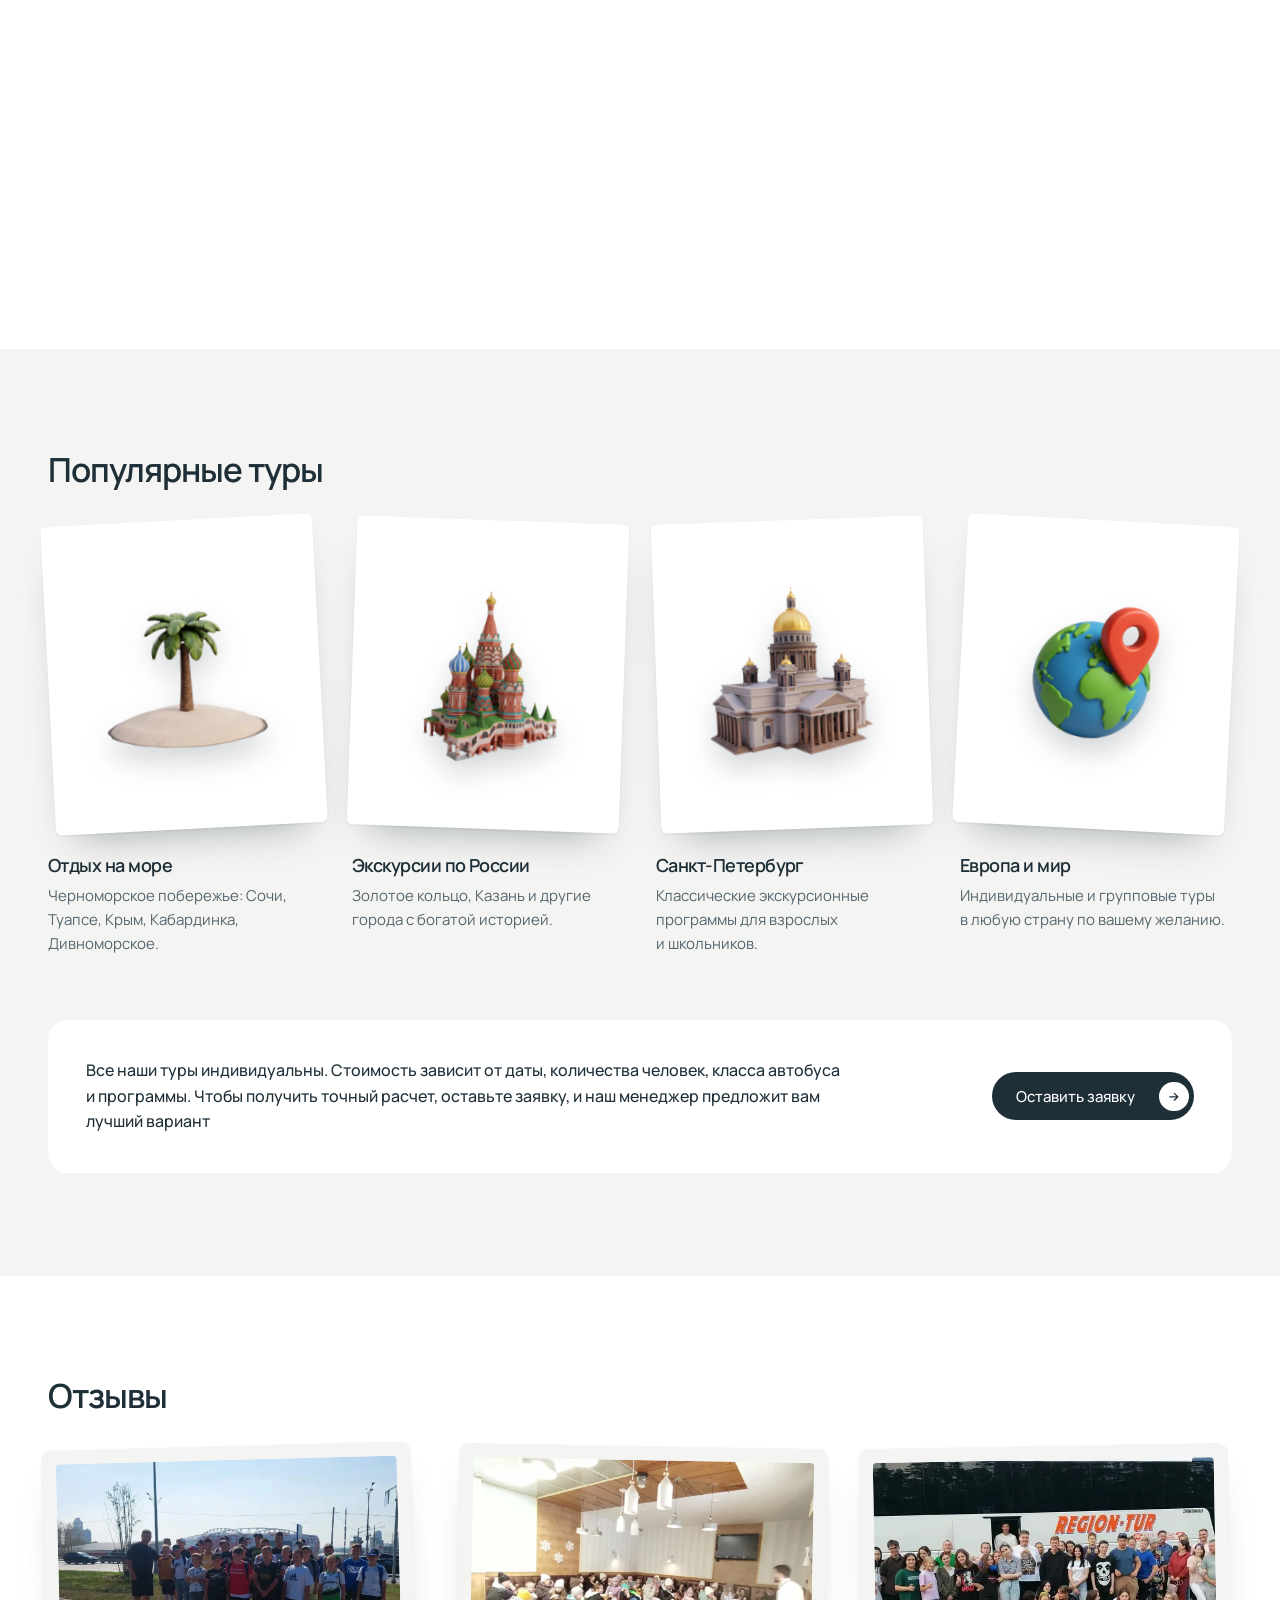
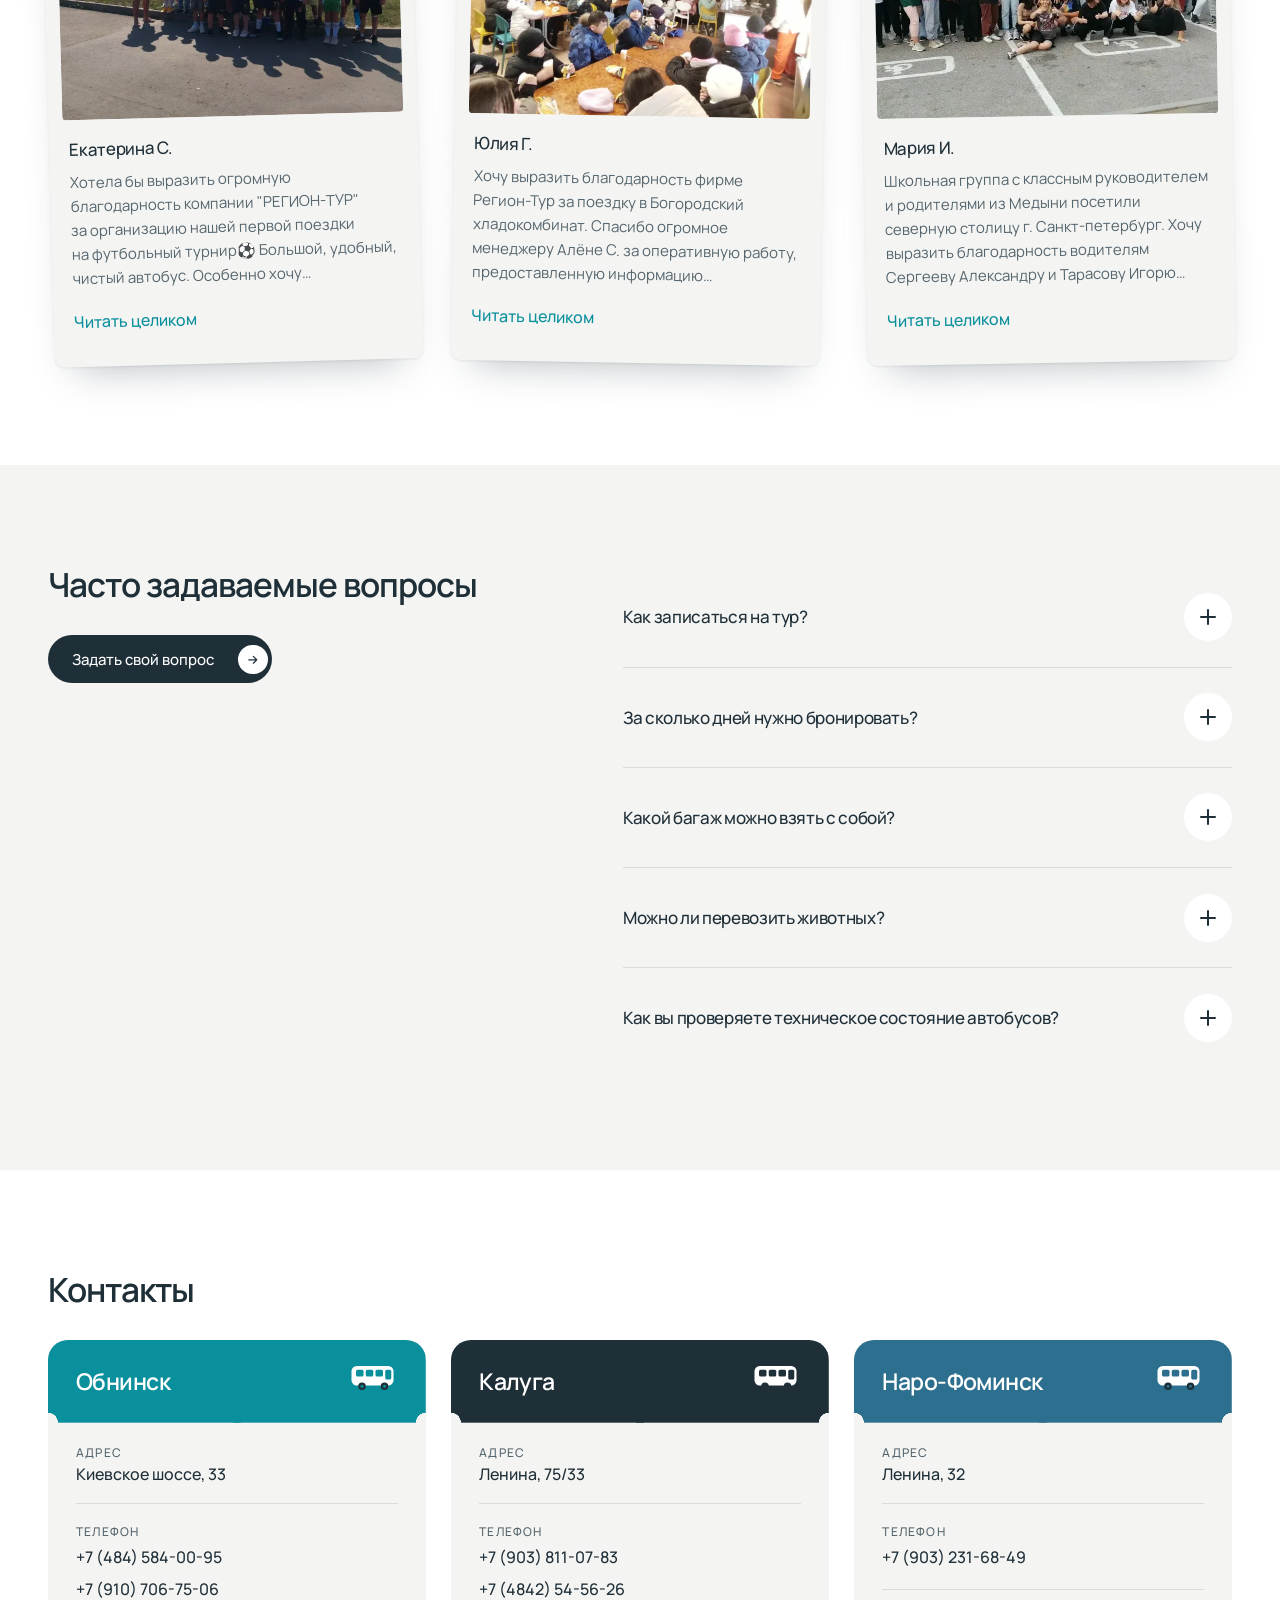
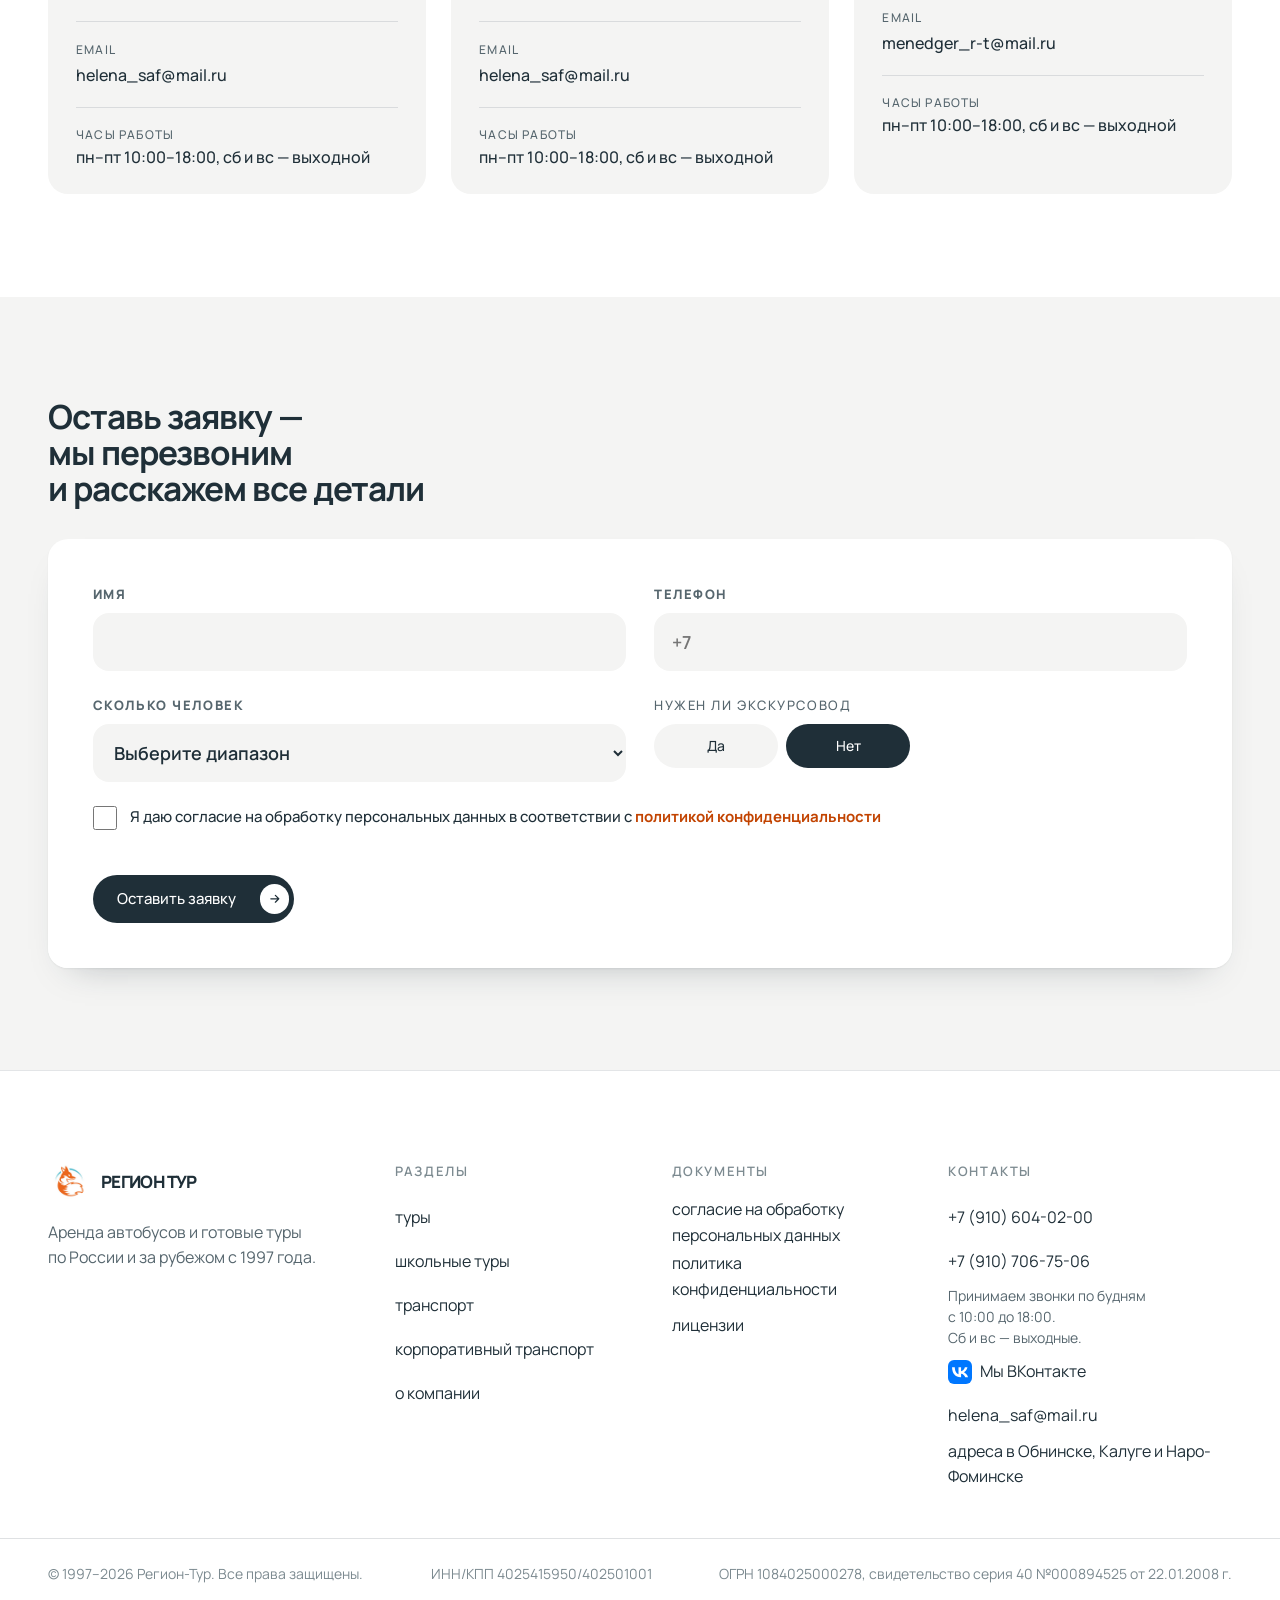
==== commit b4394e33: "Обновить маршруты, FAQ и форму заявки в демо" ====
--- a/new/index.html
+++ b/new/index.html
@@ -9,7 +9,7 @@
 <link rel="icon" href="images/favicon.png" type="image/png">
 <link rel="preconnect" href="https://fonts.googleapis.com"><link rel="preconnect" href="https://fonts.gstatic.com" crossorigin>
 <link href="https://fonts.googleapis.com/css2?family=Manrope:wght@400;500;600;700;800&display=swap" rel="stylesheet">
-<link rel="stylesheet" href="alt.css?v=vk-icon">
+<link rel="stylesheet" href="alt.css?v=demo-tours">
 </head>
 <body class="pg-index">
 <header class="hd" id="top"><div class="hd__bar"><a class="hd__logo" href="#home"><img src="images/fox-logo.png" alt="" width="44" height="44"><b>РЕГИОН ТУР</b></a><nav class="hd__nav" aria-label="Основная навигация"><a href="#home" aria-current="page">Главная</a><a href="#bustour">Туры</a><a href="#schooltours">Школьные туры</a><a href="#transport">Транспорт</a><a href="#corporatetransport">Корпоративный транспорт</a><a href="#about">О компании</a></nav><button class="hd__burger" type="button" aria-label="Открыть меню" aria-expanded="false" aria-controls="mnav"><i></i><i></i></button></div><details class="phone-choice"><summary class="hd__cta" aria-label="Позвонить"><span>Позвонить</span><svg viewBox="0 0 24 24" fill="currentColor" aria-hidden="true"><path d="M6.6 10.8a15 15 0 0 0 6.6 6.6l2.2-2.2a1 1 0 0 1 1-.25 11 11 0 0 0 3.6.6 1 1 0 0 1 1 1V20a1 1 0 0 1-1 1A17 17 0 0 1 3 4a1 1 0 0 1 1-1h3.5a1 1 0 0 1 1 1c0 1.25.2 2.45.6 3.6a1 1 0 0 1-.25 1z"/></svg></summary><div class="phone-choice__links"><a href="tel:+79106040200">+7 (910) 604-02-00</a><a href="tel:+79107067506">+7 (910) 706-75-06</a><p class="call-hours">Принимаем звонки по будням<br>с 10:00 до 18:00.<br>Сб и вс — выходные.</p></div></details></header>
@@ -113,7 +113,7 @@
     <b class="review__name">Мария И.</b>
     <p class="review__text">Школьная группа с&nbsp;классным руководителем и&nbsp;родителями из&nbsp;Медыни посетили северную столицу г. Санкт-петербург. Хочу выразить благодарность водителям Сергееву Александру и&nbsp;Тарасову Игорю за&nbsp;столь прекрасную, комфортабельную поездку! Водители молодцы! Хочу ещё раз отметить, что Александр и&nbsp;Игорь внимательны ко&nbsp;всем своим попутчикам. Доехали быстро и&nbsp;с комфортом. Ещё раз огромное спасибо🙏💕. Буду рекомендовать Вас!</p><button class="review__more" type="button">Читать целиком</button></article></div></div></section>
 
-<section class="sec sec--sand"><div class="wrap faq"><div class="faq__head"><h2 class="h2 rv ">Часто задаваемые вопросы</h2><a class="btn btn--ink btn--lg rv" href="#заявка">Задать свой вопрос<svg viewBox="0 0 24 24" fill="none" stroke="currentColor" stroke-width="2.2" stroke-linecap="round" stroke-linejoin="round" aria-hidden="true"><path d="M5 12h14M13 6l6 6-6 6"/></svg></a></div><div class="faq__list"><details class="rv"><summary>Как записаться на&nbsp;тур?<i aria-hidden="true"></i></summary><p>Ознакомьтесь с&nbsp;турами на&nbsp;сайте и&nbsp;оставьте заявку, или позвоните нам напрямую</p></details><details class="rv"><summary>За&nbsp;сколько дней нужно бронировать?<i aria-hidden="true"></i></summary><p>Чем раньше&nbsp;— тем лучше, места ограничены.</p></details><details class="rv"><summary>Какой багаж можно взять с&nbsp;собой?<i aria-hidden="true"></i></summary><p>Стандартный туристический багаж размещается в&nbsp;багажном отсеке. Если везёте что-то крупное или нестандартное&nbsp;— уточните при бронировании.</p></details><details class="rv"><summary>Можно ли&nbsp;перевозить животных?<i aria-hidden="true"></i></summary><p>Только в&nbsp;специальных переносках. Уточняйте заранее.</p></details><details class="rv"><summary>Где гарантия что приедет нормальный автобус?<i aria-hidden="true"></i></summary><p>Весь транспорт собственный, проходит регулярное техобслуживание. Автопарк регулярно обновляется.</p></details></div></div></section>
+<section class="sec sec--sand"><div class="wrap faq"><div class="faq__head"><h2 class="h2 rv ">Часто задаваемые вопросы</h2><a class="btn btn--ink btn--lg rv" href="#заявка">Задать свой вопрос<svg viewBox="0 0 24 24" fill="none" stroke="currentColor" stroke-width="2.2" stroke-linecap="round" stroke-linejoin="round" aria-hidden="true"><path d="M5 12h14M13 6l6 6-6 6"/></svg></a></div><div class="faq__list"><details class="rv"><summary>Как записаться на&nbsp;тур?<i aria-hidden="true"></i></summary><p>Ознакомьтесь с&nbsp;турами на&nbsp;сайте и&nbsp;оставьте заявку, или позвоните нам напрямую</p></details><details class="rv"><summary>За&nbsp;сколько дней нужно бронировать?<i aria-hidden="true"></i></summary><p>Рекомендуем бронировать заранее. На популярные даты количество мест ограничено.</p></details><details class="rv"><summary>Какой багаж можно взять с&nbsp;собой?<i aria-hidden="true"></i></summary><p>Стандартный туристический багаж размещается в&nbsp;багажном отсеке. Если везёте что-то крупное или нестандартное&nbsp;— уточните при бронировании.</p></details><details class="rv"><summary>Можно ли&nbsp;перевозить животных?<i aria-hidden="true"></i></summary><p>Только в&nbsp;специальных переносках. Уточняйте заранее.</p></details><details class="rv"><summary>Как вы проверяете техническое состояние автобусов?<i aria-hidden="true"></i></summary><p>Весь транспорт собственный, проходит регулярное техобслуживание. Автопарк регулярно обновляется.</p></details></div></div></section>
 
 <section class="sec" id="контакты"><div class="wrap"><h2 class="h2 rv ">Контакты</h2><div class="passes"><article class="pass rv"><div class="pass__top"><span class="pass__city">Обнинск</span><span class="pass__bus"><svg class="bus-ico" viewBox="0 0 64 40" aria-hidden="true"><rect x="2" y="4" width="56" height="26" rx="7" style="fill:var(--accent)"/><rect x="8" y="9" width="10" height="9" rx="2" fill="#fff"/><rect x="21" y="9" width="10" height="9" rx="2" fill="#fff"/><rect x="34" y="9" width="10" height="9" rx="2" fill="#fff"/><rect x="47" y="9" width="8" height="13" rx="2" style="fill:var(--ink)"/><circle cx="16" cy="31" r="5" style="fill:var(--ink)"/><circle cx="16" cy="31" r="2" fill="#fff"/><circle cx="46" cy="31" r="5" style="fill:var(--ink)"/><circle cx="46" cy="31" r="2" fill="#fff"/></svg></span></div>
     <dl><div><dt>Адрес</dt><dd>Киевское шоссе, 33</dd></div><div><dt>Телефон</dt><dd><a href="tel:+74845840095">+7 (484) 584-00-95</a><a href="tel:+79107067506">+7 (910) 706-75-06</a></dd></div>
@@ -130,7 +130,7 @@
   <div class="hero__bg"><img src="images/photos/moscow-kremlin-river.jpg" alt="" fetchpriority="high" title="Фото: Jean &amp; Nathalie · Wikimedia Commons · https://creativecommons.org/licenses/by/2.0/"></div>
   <div class="hero__in">
     <h1 class="hero__h1">Автобусные туры</h1>
-    <div class="hero__row"><p class="hero__lead">Мы&nbsp;организуем автобусные туры с&nbsp;1997&nbsp;года. За&nbsp;это время провели более 1000&nbsp;поездок для взрослых и&nbsp;школьных групп. Мы&nbsp;знаем, как сделать маршрут интересным, а&nbsp;дорога&nbsp;— комфортной, чтобы вы&nbsp;наслаждались поездкой, а&nbsp;не решали организационные вопросы</p><div class="hero__btns"><a class="btn btn--glass btn--lg" href="#экскурсии">Куда ездим<svg viewBox="0 0 24 24" fill="none" stroke="currentColor" stroke-width="2.2" stroke-linecap="round" stroke-linejoin="round" aria-hidden="true"><path d="M5 12h14M13 6l6 6-6 6"/></svg></a><a class="btn btn--orange btn--lg" href="#заявка">Заказать автобус <svg viewBox="0 0 24 24" fill="none" stroke="currentColor" stroke-width="2.2" stroke-linecap="round" stroke-linejoin="round" aria-hidden="true"><path d="M5 12h14M13 6l6 6-6 6"/></svg></a></div></div>
+    <div class="hero__row"><p class="hero__lead">Мы&nbsp;организуем автобусные туры с&nbsp;1997&nbsp;года. За&nbsp;это время провели более 1000&nbsp;поездок для взрослых и&nbsp;школьных групп. Мы&nbsp;знаем, как сделать маршрут интересным, а&nbsp;дорога&nbsp;— комфортной, чтобы вы&nbsp;наслаждались поездкой, а&nbsp;не решали организационные вопросы</p><div class="hero__btns"><a class="btn btn--glass btn--lg" href="#экскурсии">Куда путешествуем<svg viewBox="0 0 24 24" fill="none" stroke="currentColor" stroke-width="2.2" stroke-linecap="round" stroke-linejoin="round" aria-hidden="true"><path d="M5 12h14M13 6l6 6-6 6"/></svg></a><a class="btn btn--orange btn--lg" href="#заявка">Заказать автобус <svg viewBox="0 0 24 24" fill="none" stroke="currentColor" stroke-width="2.2" stroke-linecap="round" stroke-linejoin="round" aria-hidden="true"><path d="M5 12h14M13 6l6 6-6 6"/></svg></a></div></div>
   </div>
   <div class="hero__road" aria-hidden="true"><svg viewBox="0 0 1440 260" preserveAspectRatio="none"><path d="M-40 210 C 180 120, 300 40, 470 120 S 760 250, 930 150 S 1210 30, 1480 110"/></svg><div class="hero__pills"><span class="pill" style="--i:0">Санкт-Петербург</span><span class="pill" style="--i:1">Золотое кольцо</span><span class="pill" style="--i:2">Казань</span><span class="pill" style="--i:3">Сочи</span><span class="pill" style="--i:4">Крым</span><span class="pill" style="--i:5">Карелия</span><span class="pill" style="--i:6">Великий Новгород</span></div></div>
   <img class="hero__bus" src="images/bus-mascot.webp" alt="Автобус РЕГИОН-ТУР и лисёнок">
@@ -158,7 +158,20 @@
     <span class="reel__no">13 / 16</span><h3>Царицыно</h3><p>Дворцовый комплекс Екатерины II, ныне большой музей и&nbsp;парк.</p></article><article class="reel__card"><div class="reel__img"><img src="images/tilda/tild3339-6232-4638-b466-353962663162/archangelskoe.webp" alt="Архангельское" loading="lazy"></div>
     <span class="reel__no">14 / 16</span><h3>Архангельское</h3><p>Классическая усадьба с&nbsp;парком и&nbsp;храмом XVII века под Москвой.</p></article><article class="reel__card"><div class="reel__img"><img src="images/tilda/tild3962-3439-4765-b334-626639656561/Polenovo.webp" alt="Поленово" loading="lazy"></div>
     <span class="reel__no">15 / 16</span><h3>Поленово</h3><p>Художественный музей в&nbsp;усадьбе-мастерской живописца В.Д. Поленова.</p></article><article class="reel__card"><div class="reel__img"><img src="images/tilda/tild3633-3639-4531-a438-306231366533/Melihovo.webp" alt="Мелихово-Чехов" loading="lazy"></div>
-    <span class="reel__no">16 / 16</span><h3>Мелихово-Чехов</h3><p>Литературный музей-заповедник А.П. Чехова с&nbsp;прогулкой по&nbsp;городу.</p></article></div></div></section><section class="sec sec--ink sec--board" id="многодневные"><div class="wrap"><h2 class="h2 rv ">Многодневные экскурсии по&nbsp;России</h2><ol class="board"><li class="rv"><span class="board__no">01</span><span class="board__dest">Владимир - Боголюбово - Суздаль</span><span class="board__go" aria-hidden="true"><svg viewBox="0 0 24 24" fill="none" stroke="currentColor" stroke-width="2.2" stroke-linecap="round" stroke-linejoin="round" aria-hidden="true"><path d="M5 12h14M13 6l6 6-6 6"/></svg></span></li><li class="rv"><span class="board__no">02</span><span class="board__dest">Углич - Мышкин - Мартыново</span><span class="board__go" aria-hidden="true"><svg viewBox="0 0 24 24" fill="none" stroke="currentColor" stroke-width="2.2" stroke-linecap="round" stroke-linejoin="round" aria-hidden="true"><path d="M5 12h14M13 6l6 6-6 6"/></svg></span></li><li class="rv"><span class="board__no">03</span><span class="board__dest">Переславль - Ростов Великий - Ярославль</span><span class="board__go" aria-hidden="true"><svg viewBox="0 0 24 24" fill="none" stroke="currentColor" stroke-width="2.2" stroke-linecap="round" stroke-linejoin="round" aria-hidden="true"><path d="M5 12h14M13 6l6 6-6 6"/></svg></span></li><li class="rv"><span class="board__no">04</span><span class="board__dest">Кострома - Плес</span><span class="board__go" aria-hidden="true"><svg viewBox="0 0 24 24" fill="none" stroke="currentColor" stroke-width="2.2" stroke-linecap="round" stroke-linejoin="round" aria-hidden="true"><path d="M5 12h14M13 6l6 6-6 6"/></svg></span></li><li class="rv"><span class="board__no">05</span><span class="board__dest">Тверь - Торжок - Калязин - Кашин</span><span class="board__go" aria-hidden="true"><svg viewBox="0 0 24 24" fill="none" stroke="currentColor" stroke-width="2.2" stroke-linecap="round" stroke-linejoin="round" aria-hidden="true"><path d="M5 12h14M13 6l6 6-6 6"/></svg></span></li><li class="rv"><span class="board__no">06</span><span class="board__dest">Муром - Дивеево</span><span class="board__go" aria-hidden="true"><svg viewBox="0 0 24 24" fill="none" stroke="currentColor" stroke-width="2.2" stroke-linecap="round" stroke-linejoin="round" aria-hidden="true"><path d="M5 12h14M13 6l6 6-6 6"/></svg></span></li><li class="rv"><span class="board__no">07</span><span class="board__dest">Великий Новгород</span><span class="board__go" aria-hidden="true"><svg viewBox="0 0 24 24" fill="none" stroke="currentColor" stroke-width="2.2" stroke-linecap="round" stroke-linejoin="round" aria-hidden="true"><path d="M5 12h14M13 6l6 6-6 6"/></svg></span></li><li class="rv"><span class="board__no">08</span><span class="board__dest">Псков</span><span class="board__go" aria-hidden="true"><svg viewBox="0 0 24 24" fill="none" stroke="currentColor" stroke-width="2.2" stroke-linecap="round" stroke-linejoin="round" aria-hidden="true"><path d="M5 12h14M13 6l6 6-6 6"/></svg></span></li><li class="rv"><span class="board__no">09</span><span class="board__dest">Пушкинские горы</span><span class="board__go" aria-hidden="true"><svg viewBox="0 0 24 24" fill="none" stroke="currentColor" stroke-width="2.2" stroke-linecap="round" stroke-linejoin="round" aria-hidden="true"><path d="M5 12h14M13 6l6 6-6 6"/></svg></span></li><li class="rv"><span class="board__no">10</span><span class="board__dest">Санкт-Петербург</span><span class="board__go" aria-hidden="true"><svg viewBox="0 0 24 24" fill="none" stroke="currentColor" stroke-width="2.2" stroke-linecap="round" stroke-linejoin="round" aria-hidden="true"><path d="M5 12h14M13 6l6 6-6 6"/></svg></span></li><li class="rv"><span class="board__no">11</span><span class="board__dest">Валаам</span><span class="board__go" aria-hidden="true"><svg viewBox="0 0 24 24" fill="none" stroke="currentColor" stroke-width="2.2" stroke-linecap="round" stroke-linejoin="round" aria-hidden="true"><path d="M5 12h14M13 6l6 6-6 6"/></svg></span></li><li class="rv"><span class="board__no">12</span><span class="board__dest">Соловецкие острова</span><span class="board__go" aria-hidden="true"><svg viewBox="0 0 24 24" fill="none" stroke="currentColor" stroke-width="2.2" stroke-linecap="round" stroke-linejoin="round" aria-hidden="true"><path d="M5 12h14M13 6l6 6-6 6"/></svg></span></li><li class="rv"><span class="board__no">13</span><span class="board__dest">Туры в&nbsp;Белоруссию</span><span class="board__go" aria-hidden="true"><svg viewBox="0 0 24 24" fill="none" stroke="currentColor" stroke-width="2.2" stroke-linecap="round" stroke-linejoin="round" aria-hidden="true"><path d="M5 12h14M13 6l6 6-6 6"/></svg></span></li></ol></div></section><section class="sec "><div class="wrap"><h2 class="h2 rv ">Почему выбирают нас для автобусных туров</h2><div class="lfeats lfeats--4"><div class="lfeat rv"><span class="tile" aria-hidden="true"><svg viewBox="0 0 24 24" fill="none" stroke="currentColor" stroke-width="1.8" stroke-linecap="round" stroke-linejoin="round"><rect x="4" y="3.5" width="16" height="14" rx="3"/><path d="M4 11h16M8 21v-3.5M16 21v-3.5"/><circle cx="8" cy="14.5" r=".6"/><circle cx="16" cy="14.5" r=".6"/><path d="M8 6.5h8"/></svg></span><h3>17–55&nbsp;мест</h3><p>собственный автопарк разной вместимости</p></div><div class="lfeat rv"><span class="tile" aria-hidden="true"><svg viewBox="0 0 24 24" fill="none" stroke="currentColor" stroke-width="1.8" stroke-linecap="round" stroke-linejoin="round"><circle cx="12" cy="12" r="8.5"/><circle cx="12" cy="12" r="2.2"/><path d="M12 14.2v6.3M9.9 11.4 4 9.6M14.1 11.4 20 9.6"/></svg></span><h3>опытные водители</h3><p>Ваши дети будут в&nbsp;безопасности</p></div><div class="lfeat rv"><span class="tile" aria-hidden="true"><svg viewBox="0 0 24 24" fill="none" stroke="currentColor" stroke-width="1.8" stroke-linecap="round" stroke-linejoin="round"><path d="M3.5 12.3V4.5a1 1 0 0 1 1-1h7.8l8.2 8.2a1.5 1.5 0 0 1 0 2.1l-6.1 6.1a1.5 1.5 0 0 1-2.1 0z"/><circle cx="8" cy="8" r="1.4"/></svg></span><h3>Гибкие цены</h3><p>и&nbsp;скидки для групп</p></div><div class="lfeat rv"><span class="tile" aria-hidden="true"><svg viewBox="0 0 24 24" fill="none" stroke="currentColor" stroke-width="1.8" stroke-linecap="round" stroke-linejoin="round"><path d="M5 21V4M5 4.5c4-2 6 2 10 0v8c-4 2-6-2-10 0"/><path d="M15 12.5l4 1.5"/></svg></span><h3>Опытные экскурсоводы</h3><p>делают поездку познавательной</p></div></div><a class="btn btn--orange btn--lg rv" href="#заявка">Оставить заявку<svg viewBox="0 0 24 24" fill="none" stroke="currentColor" stroke-width="2.2" stroke-linecap="round" stroke-linejoin="round" aria-hidden="true"><path d="M5 12h14M13 6l6 6-6 6"/></svg></a></div></section><section class="sec sec--sky"><div class="wrap"><h2 class="h2 rv ">Наш транспорт</h2><div class="fleet"><article class="bus rv"><div class="bus__img"><img src="images/fleet/higer.webp" alt="Автобус HIGER" loading="lazy"></div>
+    <span class="reel__no">16 / 16</span><h3>Мелихово-Чехов</h3><p>Литературный музей-заповедник А.П. Чехова с&nbsp;прогулкой по&nbsp;городу.</p></article></div></div></section><section class="sec sec--ink sec--board" id="многодневные"><div class="wrap"><h2 class="h2 rv ">Многодневные экскурсии по&nbsp;России</h2><ol class="board">
+    <li class="rv"><h3 class="board__dest">Владимир - Боголюбово - Суздаль</h3><p class="board__desc">Белокаменные соборы Владимира, храм Покрова на Нерли и старинный Суздаль.</p></li>
+    <li class="rv"><h3 class="board__dest">Углич - Мышкин - Мартыново</h3><p class="board__desc">Угличский кремль, волжские улочки Мышкина и деревенский быт в музее кацкарей.</p></li>
+    <li class="rv"><h3 class="board__dest">Переславль - Ростов Великий - Ярославль</h3><p class="board__desc">Плещеево озеро, Ростовский кремль и исторический центр Ярославля.</p></li>
+    <li class="rv"><h3 class="board__dest">Кострома - Плес</h3><p class="board__desc">Купеческая Кострома и волжские пейзажи Плёса, знакомые по картинам Левитана.</p></li>
+    <li class="rv"><h3 class="board__dest">Тверь - Торжок - Калязин - Кашин</h3><p class="board__desc">Путевой дворец в Твери, золотное шитьё Торжка, колокольня Калязина и старинный Кашин.</p></li>
+    <li class="rv"><h3 class="board__dest">Муром - Дивеево</h3><p class="board__desc">Исторический Муром на Оке и паломнические места Дивеева.</p></li>
+    <li class="rv"><h3 class="board__dest">Великий Новгород</h3><p class="board__desc">Новгородский кремль, Софийский собор и история древнего города на Волхове.</p></li>
+    <li class="rv"><h3 class="board__dest">Псков</h3><p class="board__desc">Псковский кремль, Троицкий собор и древние храмы города.</p></li>
+    <li class="rv"><h3 class="board__dest">Пушкинские горы</h3><p class="board__desc">Усадьбы Михайловское и Тригорское, связанные с жизнью и творчеством Пушкина.</p></li>
+    <li class="rv"><h3 class="board__dest">Санкт-Петербург</h3><p class="board__desc">Дворцовые ансамбли, набережные Невы и музеи исторического центра.</p></li>
+    <li class="rv"><h3 class="board__dest">Валаам</h3><p class="board__desc">Ладожские пейзажи, Валаамский монастырь и скиты архипелага.</p></li>
+    <li class="rv"><h3 class="board__dest">Соловецкие острова</h3><p class="board__desc">Соловецкий монастырь, крепостные стены и природа Белого моря.</p></li>
+    <li class="rv"><h3 class="board__dest">Туры в&nbsp;Белоруссию</h3><p class="board__desc">Минск и замковые ансамбли Мира и Несвижа.</p></li></ol></div></section><section class="sec "><div class="wrap"><h2 class="h2 rv ">Почему выбирают нас для автобусных туров</h2><div class="lfeats lfeats--4"><div class="lfeat rv"><span class="tile" aria-hidden="true"><svg viewBox="0 0 24 24" fill="none" stroke="currentColor" stroke-width="1.8" stroke-linecap="round" stroke-linejoin="round"><rect x="4" y="3.5" width="16" height="14" rx="3"/><path d="M4 11h16M8 21v-3.5M16 21v-3.5"/><circle cx="8" cy="14.5" r=".6"/><circle cx="16" cy="14.5" r=".6"/><path d="M8 6.5h8"/></svg></span><h3>17–55&nbsp;мест</h3><p>собственный автопарк разной вместимости</p></div><div class="lfeat rv"><span class="tile" aria-hidden="true"><svg viewBox="0 0 24 24" fill="none" stroke="currentColor" stroke-width="1.8" stroke-linecap="round" stroke-linejoin="round"><circle cx="12" cy="12" r="8.5"/><circle cx="12" cy="12" r="2.2"/><path d="M12 14.2v6.3M9.9 11.4 4 9.6M14.1 11.4 20 9.6"/></svg></span><h3>опытные водители</h3><p>Ваши дети будут в&nbsp;безопасности</p></div><div class="lfeat rv"><span class="tile" aria-hidden="true"><svg viewBox="0 0 24 24" fill="none" stroke="currentColor" stroke-width="1.8" stroke-linecap="round" stroke-linejoin="round"><path d="M3.5 12.3V4.5a1 1 0 0 1 1-1h7.8l8.2 8.2a1.5 1.5 0 0 1 0 2.1l-6.1 6.1a1.5 1.5 0 0 1-2.1 0z"/><circle cx="8" cy="8" r="1.4"/></svg></span><h3>Гибкие цены</h3><p>и&nbsp;скидки для групп</p></div><div class="lfeat rv"><span class="tile" aria-hidden="true"><svg viewBox="0 0 24 24" fill="none" stroke="currentColor" stroke-width="1.8" stroke-linecap="round" stroke-linejoin="round"><path d="M5 21V4M5 4.5c4-2 6 2 10 0v8c-4 2-6-2-10 0"/><path d="M15 12.5l4 1.5"/></svg></span><h3>Опытные экскурсоводы</h3><p>делают поездку познавательной</p></div></div><a class="btn btn--orange btn--lg rv" href="#заявка">Оставить заявку<svg viewBox="0 0 24 24" fill="none" stroke="currentColor" stroke-width="2.2" stroke-linecap="round" stroke-linejoin="round" aria-hidden="true"><path d="M5 12h14M13 6l6 6-6 6"/></svg></a></div></section><section class="sec sec--sky"><div class="wrap"><h2 class="h2 rv ">Наш транспорт</h2><div class="fleet"><article class="bus rv"><div class="bus__img"><img src="images/fleet/higer.webp" alt="Автобус HIGER" loading="lazy"></div>
     <div class="bus__body"><span class="bus__kind">Автобус</span><h3>HIGER</h3>
       <div class="bus__seats"><b>53–55</b><span>посадочных мест</span></div><ul class="bus__feat"><li><i><svg viewBox="0 0 24 24" fill="none" stroke="currentColor" stroke-width="1.8" stroke-linecap="round" stroke-linejoin="round"><path d="M12 2v20M9.6 4.6 12 7l2.4-2.4M9.6 19.4 12 17l2.4 2.4"/><path d="M12 2v20M9.6 4.6 12 7l2.4-2.4M9.6 19.4 12 17l2.4 2.4" transform="rotate(60 12 12)"/><path d="M12 2v20M9.6 4.6 12 7l2.4-2.4M9.6 19.4 12 17l2.4 2.4" transform="rotate(120 12 12)"/></svg></i>Кондиционер</li><li><i><svg viewBox="0 0 24 24" fill="none" stroke="#00A3B4" stroke-width="1.7" stroke-linecap="round" stroke-linejoin="round"><rect x="9" y="2.5" width="6" height="11" rx="3"/><path d="M5.5 11a6.5 6.5 0 0 0 13 0M12 17.5V21.5M8.5 21.5h7"/></svg></i>Микрофон</li><li><i><svg viewBox="0 0 24 24" fill="none" stroke="#00A3B4" stroke-width="1.7" stroke-linejoin="round"><rect x="2.5" y="5.5" width="19" height="13" rx="2.6"/><path d="M8.5 22h7M12 18.5V22"/></svg></i>ТВ</li></ul></div></article><article class="bus rv"><div class="bus__img"><img src="images/fleet/yutong.webp" alt="Автобус YUTONG" loading="lazy"></div>
     <div class="bus__body"><span class="bus__kind">Автобус</span><h3>YUTONG</h3>
@@ -176,7 +189,7 @@
   <div class="hero__bg"><img src="images/photos/vdnkh-vostok.jpg" alt="" fetchpriority="high" title="Фото: Flamel123 · Wikimedia Commons · https://creativecommons.org/licenses/by-sa/4.0/" style="object-position:59% 36%"></div>
   <div class="hero__in">
     <h1 class="hero__h1">Школьные мероприятия и транспорт</h1>
-    <div class="hero__row"><p class="hero__lead">Предоставляем автобусы для школьных групп. Рассказываем, куда чаще всего возим детей&nbsp;— выбирайте и&nbsp;оставляйте заявку.</p><div class="hero__btns"><a class="btn btn--orange btn--lg" href="#заявка">Заказать автобус <svg viewBox="0 0 24 24" fill="none" stroke="currentColor" stroke-width="2.2" stroke-linecap="round" stroke-linejoin="round" aria-hidden="true"><path d="M5 12h14M13 6l6 6-6 6"/></svg></a><a class="btn btn--glass btn--lg" href="#афиша">Куда ездим<svg viewBox="0 0 24 24" fill="none" stroke="currentColor" stroke-width="2.2" stroke-linecap="round" stroke-linejoin="round" aria-hidden="true"><path d="M5 12h14M13 6l6 6-6 6"/></svg></a></div></div>
+    <div class="hero__row"><p class="hero__lead">Предоставляем автобусы для школьных групп. Рассказываем, куда чаще всего возим детей&nbsp;— выбирайте и&nbsp;оставляйте заявку.</p><div class="hero__btns"><a class="btn btn--orange btn--lg" href="#заявка">Заказать автобус <svg viewBox="0 0 24 24" fill="none" stroke="currentColor" stroke-width="2.2" stroke-linecap="round" stroke-linejoin="round" aria-hidden="true"><path d="M5 12h14M13 6l6 6-6 6"/></svg></a><a class="btn btn--glass btn--lg" href="#афиша">Куда путешествуем<svg viewBox="0 0 24 24" fill="none" stroke="currentColor" stroke-width="2.2" stroke-linecap="round" stroke-linejoin="round" aria-hidden="true"><path d="M5 12h14M13 6l6 6-6 6"/></svg></a></div></div>
   </div>
   <div class="hero__road" aria-hidden="true"><svg viewBox="0 0 1440 260" preserveAspectRatio="none"><path d="M-40 210 C 180 120, 300 40, 470 120 S 760 250, 930 150 S 1210 30, 1480 110"/></svg><div class="hero__pills"></div></div>
   <img class="hero__bus hero__obj" src="images/backpack.webp" alt="Школьный рюкзак">
@@ -308,7 +321,12 @@
       <div class="f"><label for="f-name">Имя</label><input id="f-name" type="text" name="name" required autocomplete="name"></div>
       <div class="f"><label for="f-phone">Телефон</label><input id="f-phone" type="tel" name="phone" required placeholder="+7" autocomplete="tel" inputmode="tel"></div>
       <div class="f2">
-        <div class="f"><span class="lbl" id="l-p">Сколько человек</span><div class="stepper" role="group" aria-labelledby="l-p"><button type="button" data-step="-1" aria-label="Меньше">–</button><output id="f-people">1</output><button type="button" data-step="1" aria-label="Больше">+</button></div></div>
+        <div class="f"><label for="f-people">Сколько человек</label>
+          <select id="f-people" required>
+            <option value="">Выберите диапазон</option>
+            <option value="1–19">От 1 до 19</option>
+            <option value="20–55">От 20 до 55</option>
+          </select></div>
         <div class="f"><span class="lbl" id="l-g">Нужен ли экскурсовод</span><div class="seg" role="radiogroup" aria-labelledby="l-g"><input type="radio" name="guide" value="Да" id="g1"><label for="g1">Да</label><input type="radio" name="guide" value="Нет" id="g2" checked><label for="g2">Нет</label></div></div>
       </div>
       <input type="hidden" name="message" id="rtMessage"><input type="hidden" name="page" value="/index.php">
@@ -333,7 +351,7 @@
   <div class="wrap ft__legal"><span>© 1997–2026 Регион-Тур. Все права защищены.</span><span>ИНН/КПП 4025415950/402501001</span><span>ОГРН 1084025000278, свидетельство серия 40 №000894525 от 22.01.2008 г.</span></div>
 </footer>
 <details class="phone-choice"><summary class="fab"><span>Позвонить</span><svg viewBox="0 0 24 24" fill="currentColor" aria-hidden="true"><path d="M6.6 10.8a15 15 0 0 0 6.6 6.6l2.2-2.2a1 1 0 0 1 1-.25 11 11 0 0 0 3.6.6 1 1 0 0 1 1 1V20a1 1 0 0 1-1 1A17 17 0 0 1 3 4a1 1 0 0 1 1-1h3.5a1 1 0 0 1 1 1c0 1.25.2 2.45.6 3.6a1 1 0 0 1-.25 1z"/></svg></summary><div class="phone-choice__links"><a href="tel:+79106040200">+7 (910) 604-02-00</a><a href="tel:+79107067506">+7 (910) 706-75-06</a><p class="call-hours">Принимаем звонки по будням<br>с 10:00 до 18:00.<br>Сб и вс — выходные.</p></div></details>
-<script src="alt.js?v=responsive-grid"></script>
+<script src="alt.js?v=demo-tours"></script>
 <script>
 (function(){
   var sec=document.getElementById('история'); if(!sec) return;
--- a/new/alt.css
+++ b/new/alt.css
@@ -13,7 +13,7 @@
   --r:1.5rem; --ease:cubic-bezier(.2,.7,.2,1); --spring:cubic-bezier(.34,1.56,.64,1);
 }
 *,*::before,*::after{ box-sizing:border-box; }
-html{ scroll-behavior:smooth; scroll-padding-top:5rem; -webkit-text-size-adjust:100%; }
+html{ scroll-padding-top:5rem; -webkit-text-size-adjust:100%; }
 body{ margin:0; background:var(--paper); color:var(--ink); font:400 1.0625rem/1.6 'Manrope',system-ui,sans-serif; -webkit-font-smoothing:antialiased; overflow-x:hidden; }
 img{ display:block; max-width:100%; }
 a{ color:inherit; }
@@ -224,13 +224,9 @@
 .boarding__main .f2, .boarding__main .consent{ grid-column:1 / -1; }
 .f2{ display:grid; grid-template-columns:1fr 1fr; gap:1.75rem; }
 .f label, .lbl{ display:block; font-size:.8125rem; font-weight:800; text-transform:uppercase; letter-spacing:.12em; color:var(--ink-2); margin-bottom:.55rem; }
-.f input[type=text], .f input[type=tel]{ width:100%; min-height:3.6rem; padding:0 1.1rem; border:2px solid var(--line); border-radius:1rem; background:var(--paper);
+.f input[type=text], .f input[type=tel], .f select{ width:100%; min-height:3.6rem; padding:0 1.1rem; border:2px solid var(--line); border-radius:1rem; background:var(--paper);
   font:600 1.125rem 'Manrope',sans-serif; color:var(--ink); transition:border-color .2s, background .2s; }
 .f input:focus{ outline:none; border-color:var(--accent2-ink); background:#fff; }
-.stepper{ display:flex; align-items:center; gap:.6rem; }
-.stepper button{ width:3.25rem; height:3.25rem; border-radius:50%; border:2px solid var(--line); background:var(--paper); font:700 1.4rem 'Manrope',sans-serif; color:var(--ink); cursor:pointer; transition:background .2s, border-color .2s; }
-.stepper button:hover{ border-color:var(--ink); }
-.stepper output{ min-width:2.5rem; text-align:center; font-size:1.6rem; font-weight:800; }
 .seg{ display:grid; grid-template-columns:1fr 1fr; gap:.5rem; max-width:16rem; }
 .seg input{ position:absolute; opacity:0; pointer-events:none; }
 .seg label{ display:flex; align-items:center; justify-content:center; min-height:3.25rem; margin:0; border-radius:999px; border:2px solid var(--line); font-weight:800; cursor:pointer; text-transform:none; letter-spacing:0; font-size:1rem; color:var(--ink); }
@@ -465,7 +461,7 @@
    ШРИФТ — Manrope для заголовков и текста
    ===================================================================== */
 :root{ --font-h:'Manrope',system-ui,sans-serif; --font-b:'Manrope',system-ui,sans-serif; --h-w:800; --h-tr:-.035em; --h-case:none; }
-body, .btn, .f input, .stepper button, .review__more{ font-family:var(--font-b) !important; }
+body, .btn, .f input, .f select, .review__more{ font-family:var(--font-b) !important; }
 h1, h2, h3, .stat__num, .pass__city, .mnav a, .hd__logo b{ font-family:var(--font-h); font-weight:var(--h-w); letter-spacing:var(--h-tr); text-transform:var(--h-case); }
 .hero__h1, .h2{ letter-spacing:calc(var(--h-tr) - .01em); }
 
@@ -841,13 +837,8 @@
 
 /* ---------- туры: табло отправлений ---------- */
 .board{ list-style:none; margin:0; padding:0; display:grid; grid-template-columns:1fr 1fr; column-gap:clamp(2rem,5vw,4rem); }
-.board li{ display:grid; grid-template-columns:3rem minmax(0,1fr) 2rem; gap:1rem; align-items:center; padding:1.2rem .25rem; border-top:1px solid rgba(255,255,255,.14); transition:background .3s, padding .4s var(--ease); }
-.board__no{ color:var(--accent); font-weight:700; font-variant-numeric:tabular-nums; }
+.board li{ padding:1.2rem .25rem; border-top:1px solid rgba(255,255,255,.14); }
 .board__dest{ font-size:clamp(1.125rem,1.7vw,1.5rem); font-weight:700; letter-spacing:-.025em; color:#fff; line-height:1.25; }
-.board__go{ color:rgba(255,255,255,.35); transition:color .3s, transform .4s var(--spring); }
-.board__go svg{ width:1.2rem; height:1.2rem; }
-.board li:hover{ background:rgba(255,255,255,.04); padding-left:1rem; }
-.board li:hover .board__go{ color:var(--accent); transform:translateX(4px); }
 
 /* ---------- светлые преимущества (туры, транспорт, корпоративный) ---------- */
 .lfeats{ display:grid; grid-template-columns:repeat(4,minmax(0,1fr)); border-top:1px solid var(--line); margin-bottom:clamp(2rem,4vw,3rem); }
@@ -1033,11 +1024,7 @@
 .sec--ink .btn--orange:hover{ background:#000; }
 .sec--ink .btn--orange > svg{ background:var(--accent); color:var(--ink); }
 .board li{ border-top-color:rgba(var(--ink-rgb),.16); }
-.board__no{ color:var(--fill); }
 .board__dest{ color:var(--ink); }
-.board__go{ color:rgba(var(--ink-rgb),.4); }
-.board li:hover{ background:rgba(255,255,255,.55); }
-.board li:hover .board__go{ color:var(--fill); }
 .lad li{ border-top-color:rgba(var(--ink-rgb),.16); }
 .lad__n{ color:var(--fill); }
 .lad h3{ color:var(--ink); }
@@ -1409,9 +1396,8 @@
 }
 /* v10 — доводка */
 .rt-story__title{ max-width:var(--wrap) !important; text-align:left; }
-.row__no, .board__no, .reel__no{ display:none; }
+.row__no, .reel__no{ display:none; }
 .row{ grid-template-columns:minmax(0,1.1fr) minmax(0,1fr) clamp(8rem,13vw,11rem); }
-.board li{ grid-template-columns:minmax(0,1fr) 2rem; }
 .seg label{ border-radius:12px; }
 .seg input:checked + label{ background:var(--fill); border-color:var(--fill); color:#fff; }
 .aud .tile{ background:#E6F5F7; }
@@ -1563,7 +1549,6 @@
 .hero .btn.btn--orange > svg, .sec--ink .btn.btn--orange > svg, .mnav .btn.btn--orange > svg, .hd .btn.btn--orange > svg{ background:var(--ink); color:#fff; }
 .seg label{ border-radius:999px; min-height:2.75rem; font-size:.875rem; font-weight:500; border-width:1px; }
 .seg input:checked + label{ background:var(--ink); border-color:var(--ink); color:#fff; }
-.stepper button{ width:2.75rem; height:2.75rem; border-radius:50%; border-width:1px; }
 
 /* ---- возвращаем 3D в карточках туров, фон секций и контакты ---- */
 .stamp__img--cut{ background:#ECEDED; }
@@ -1579,7 +1564,7 @@
 h1, h2, .h2, .hero__h1{ font-weight:600; }
 h3, h4, summary, .stamp h3, .bus h3{ font-weight:600; }
 summary, .faq summary{ font-weight:500; }
-b, strong, small, .stat__num, .yrs__y, .reel__no, .offer__no, .board__no, .board__dest, .lad__n, .sbig__n, .row__no,
+b, strong, small, .stat__num, .yrs__y, .reel__no, .offer__no, .board__dest, .lad__n, .sbig__n, .row__no,
 .bus__kind, .pill, .pill.is-on, .sr__tab, .stamp__val, .review__name, .review__more, .hd__cta, .mark, label, .lbl, output, li.rv{ font-weight:500; }
 .rt-story__text, .rt-story__text.is-active{ font-weight:500; }
 .rt-story__count b, .rt-story__text .yr, .yr{ font-weight:600; }
@@ -1603,10 +1588,9 @@
 
 /* ---- форма: поля без обводки, мягкий серый фон ---- */
 .f input[type=text], .f input[type=tel], .f input, .f textarea, .f select{ border:0 !important; background:#F4F4F3; box-shadow:none; }
-.f input:focus{ background:#fff; box-shadow:inset 0 0 0 1px var(--ink); }
+.f input:focus, .f select:focus{ background:#fff; box-shadow:inset 0 0 0 1px var(--ink); }
 .seg label{ border:0 !important; background:#F4F4F3; }
 .seg input:checked + label{ background:var(--ink); color:#fff; }
-.stepper button{ border:0 !important; background:#F4F4F3; }
 
 /* плашка-примечание на сером фоне секции — белая, чтобы не сливалась */
 .sec--sky .note, .sec--sand .note, .sec--ink .note, .sec--order .note{ background:#fff; border-radius:20px; padding:clamp(1.5rem,3vw,2.5rem); }
@@ -1805,3 +1789,6 @@
 @media (max-width: 640px) {
   .offers > .offer:nth-child(n) { height: clamp(20rem, 91vw, 24rem); }
 }
+
+.board__desc{ margin-top:.4rem; font-size:.9375rem; color:var(--ink-2); }
+.f select{ appearance:auto; }
